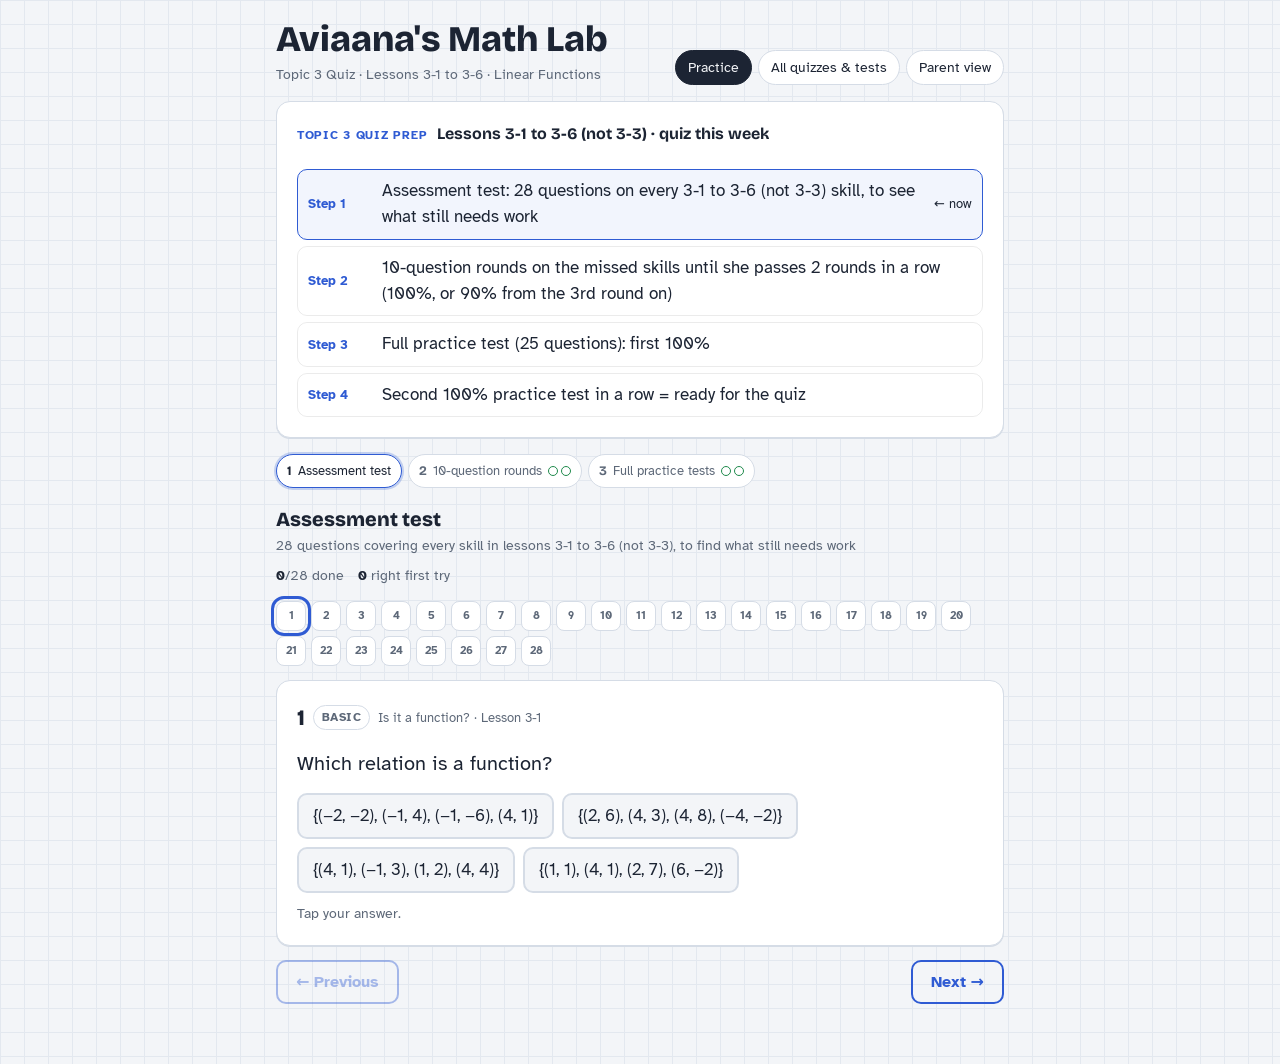
==== index.html @ aacd757c "Aviaana's Math Lab: Topic 3 quiz prep (3-1, 3-2, 3-4, 3-5, 3-6) Assessment test, 10-question strengt" ====
<!doctype html><html><head><meta charset=utf8><meta name=viewport content="width=device-width,initial-scale=1,viewport-fit=cover"><style>:root{color-scheme:light;box-sizing:border-box;padding-top:env(safe-area-inset-top,0px);padding-bottom:env(safe-area-inset-bottom,0px)}html{scroll-padding-top:env(safe-area-inset-top,0px)}body{margin:0;padding:0;font:14px -apple-system,BlinkMacSystemFont,sans-serif;background:#fff;color:#000}img{max-width:100%}[hidden]:not([hidden=until-found i]){display:none!important}</style></head><body>
<title>Aviaana's Math Lab</title>
<meta name="claude:viewport-fit-sides" content="cover">
<link rel="preconnect" href="https://fonts.googleapis.com">
<link rel="stylesheet" href="https://fonts.googleapis.com/css2?family=Atkinson+Hyperlegible:ital,wght@0,400;0,700;1,400&family=Bricolage+Grotesque:opsz,wght@12..96,600;12..96,800&display=swap">
<style>
.prephead{display:flex;gap:10px;align-items:baseline;flex-wrap:wrap;margin-bottom:8px}.prephead .tname{font-weight:700;font-size:16px}.plan{margin:0;padding:0;list-style:none;display:flex;flex-direction:column;gap:6px}.plan li{display:grid;grid-template-columns:64px 1fr auto;gap:10px;align-items:center;padding:8px 10px;border-radius:10px;border:1px solid rgba(0,0,0,.08)}.plan li.now{border-color:#2f5bd3;background:rgba(47,91,211,.06)}.plan li.done{opacity:.7}.plan li.done .pact{color:#1f7a3a;font-weight:600}.pday{font-weight:700;font-size:13px;color:#2f5bd3}.pact{font-size:13px;white-space:nowrap}
.frac{display:inline-flex;flex-direction:column;vertical-align:middle;text-align:center;line-height:1.15;margin:0 4px;font-size:1.05em}.frac>span:first-child{border-bottom:1.5px solid currentColor;padding:0 4px}
/* Layout: one question card at a time on a faint graph-paper ground; a dot strip tracks progress; guided steps unfold under the card. */
:root{
  --bg:#f3f5f8; --grid:#e3e8ef; --card:#ffffff; --fg:#1c2433; --muted:#5d6878;
  --line:#d5dce6; --accent:#2f5bd3; --accent-ink:#ffffff; --step:#fff7e6; --step-line:#f0c46a;
  --good:#1f8a4c; --good-bg:#e5f5ec; --warn:#b35c00; --warn-bg:#fff1e0; --bad:#c23a3a; --bad-bg:#fdeaea;
  --font-display:"Bricolage Grotesque", "Segoe UI", system-ui, sans-serif;
  --font-body:"Atkinson Hyperlegible", "Segoe UI", system-ui, sans-serif;
}
@media (prefers-color-scheme: dark){:root:not([data-theme="light"]){
  --bg:#121722; --grid:#1b2230; --card:#1a2130; --fg:#e8edf5; --muted:#9aa6b8;
  --line:#2c3547; --accent:#7ea2ff; --accent-ink:#0d1320; --step:#2a2416; --step-line:#8a6a2a;
  --good:#5fd394; --good-bg:#16301f; --warn:#ffb25e; --warn-bg:#33240f; --bad:#ff8a8a; --bad-bg:#3a1a1a; color-scheme:dark}}
:root[data-theme="dark"]{
  --bg:#121722; --grid:#1b2230; --card:#1a2130; --fg:#e8edf5; --muted:#9aa6b8;
  --line:#2c3547; --accent:#7ea2ff; --accent-ink:#0d1320; --step:#2a2416; --step-line:#8a6a2a;
  --good:#5fd394; --good-bg:#16301f; --warn:#ffb25e; --warn-bg:#33240f; --bad:#ff8a8a; --bad-bg:#3a1a1a; color-scheme:dark}
*{box-sizing:border-box}
[hidden]{display:none!important}
body{background:var(--bg);color:var(--fg);font-family:var(--font-body);font-size:17px;line-height:1.55;
  background-image:linear-gradient(var(--grid) 1px,transparent 1px),linear-gradient(90deg,var(--grid) 1px,transparent 1px);background-size:24px 24px}
.wrap{max-width:760px;margin:0 auto;padding-block:20px 60px;padding-left:max(16px,env(safe-area-inset-left,0px));padding-right:max(16px,env(safe-area-inset-right,0px));display:flex;flex-direction:column;gap:16px}
header{display:flex;flex-wrap:wrap;align-items:flex-end;justify-content:space-between;gap:8px 16px}
h1{font-family:var(--font-display);font-weight:800;font-size:clamp(26px,5vw,36px);line-height:1.1;margin:0;text-wrap:balance}
.sub{color:var(--muted);font-size:14px;margin:4px 0 0}
.tabs{display:flex;gap:6px}
.tab{font:inherit;font-size:14px;border:1px solid var(--line);background:var(--card);color:var(--fg);padding:6px 12px;border-radius:999px;cursor:pointer}
.tab[aria-pressed="true"]{background:var(--fg);color:var(--bg);border-color:var(--fg)}
.score{display:flex;flex-wrap:wrap;gap:6px 14px;font-size:14px;color:var(--muted);font-variant-numeric:tabular-nums}
.score b{color:var(--fg)}
.dots{display:flex;flex-wrap:wrap;gap:5px}
.dot{width:30px;height:30px;border-radius:8px;border:1px solid var(--line);background:var(--card);color:var(--muted);font:700 11px var(--font-body);cursor:pointer;display:grid;place-items:center;padding:0}
.dot.first{background:var(--good);border-color:var(--good);color:var(--card)}
.dot.guided{background:var(--warn-bg);border-color:var(--warn);color:var(--warn)}
.dot.working{background:var(--bad-bg);border-color:var(--bad);color:var(--bad)}
.dot.cur{outline:3px solid var(--accent);outline-offset:2px}
.card{background:var(--card);border:1px solid var(--line);border-radius:14px;padding:20px;display:flex;flex-direction:column;gap:14px;box-shadow:0 1px 0 var(--line)}
.meta{display:flex;flex-wrap:wrap;gap:8px;align-items:center;font-size:13px;color:var(--muted)}
.pill{font-size:12px;font-weight:700;letter-spacing:.04em;text-transform:uppercase;padding:2px 8px;border-radius:999px;border:1px solid var(--line)}
.pill.Challenge{border-color:var(--accent);color:var(--accent)}
.pill.Word{border-color:var(--warn);color:var(--warn)}
.pill.Re-test{border-color:var(--bad);color:var(--bad)}
.qnum{font-family:var(--font-display);font-weight:800;font-size:22px;color:var(--fg)}
.q{font-size:20px;line-height:1.5;margin:0}
sup{font-size:.68em;line-height:0}
.answer{display:flex;flex-wrap:wrap;align-items:center;gap:10px}
input.in{font:inherit;font-size:20px;padding:8px 10px;border:2px solid var(--line);border-radius:10px;background:var(--bg);color:var(--fg);width:180px;max-width:100%}
input.in:focus{outline:none;border-color:var(--accent)}
input.sm{width:90px}
input.xs{width:64px;font-size:15px;padding:4px 6px;vertical-align:super}
.mathin{display:inline-flex;align-items:flex-start;gap:4px;font-size:20px}
.mathin .x{align-self:center}
.btn{font:700 16px var(--font-body);background:var(--accent);color:var(--accent-ink);border:0;border-radius:10px;padding:10px 18px;cursor:pointer}
.btn.ghost{background:transparent;color:var(--accent);border:2px solid var(--accent)}
.btn:focus-visible,.dot:focus-visible,.tab:focus-visible,.opt:focus-visible{outline:3px solid var(--accent);outline-offset:2px}
.opts{display:flex;flex-wrap:wrap;gap:8px}
.opt{font:inherit;font-size:17px;text-align:left;border:2px solid var(--line);background:var(--bg);color:var(--fg);border-radius:10px;padding:8px 14px;cursor:pointer}
.opt:hover{border-color:var(--accent)}
.opt.used{opacity:.45;text-decoration:line-through;cursor:default;border-style:dashed}
.typed{display:inline-flex;flex-wrap:wrap;gap:6px;align-items:center}
.kpad{display:inline-flex;gap:4px}
.kb{font:700 16px var(--font-body);min-width:44px;height:44px;border:2px solid var(--line);background:var(--card);color:var(--fg);border-radius:10px;cursor:pointer}
.kb[aria-pressed="true"]{background:var(--accent);color:var(--accent-ink);border-color:var(--accent)}
input.in.supmode{border-color:var(--accent);box-shadow:0 0 0 3px color-mix(in srgb,var(--accent) 25%,transparent)}
.howto{margin:-4px 0 0;font-size:14px;color:var(--muted)}
.fb{border-radius:10px;padding:10px 14px;font-size:16px}
.fb.ok{background:var(--good-bg);color:var(--good)}
.fb.no{background:var(--bad-bg);color:var(--bad)}
.fb.tip{background:var(--warn-bg);color:var(--warn)}
.fb b{color:inherit}
.guide{border-top:2px dashed var(--line);padding-top:14px;display:flex;flex-direction:column;gap:12px}
.guide h3{font-family:var(--font-display);font-size:18px;margin:0}
.step{background:var(--step);border:1px solid var(--step-line);border-radius:12px;padding:14px;display:flex;flex-direction:column;gap:10px}
.step.done{opacity:.85}
.step .lab{font-size:12px;font-weight:700;letter-spacing:.06em;text-transform:uppercase;color:var(--muted)}
.step p{margin:0}
.teach{font-size:16px}
.ask{font-size:18px;font-weight:700}
.why{font-size:15px;color:var(--good)}
.nav{display:flex;justify-content:space-between;gap:10px;flex-wrap:wrap}
.parent table{width:100%;border-collapse:collapse;font-size:15px;font-variant-numeric:tabular-nums}
.parent th,.parent td{text-align:left;padding:8px 6px;border-bottom:1px solid var(--line);vertical-align:top}
.parent th{font-size:12px;letter-spacing:.05em;text-transform:uppercase;color:var(--muted)}
.tbl{overflow-x:auto}
.st{font-weight:700}
.st.first{color:var(--good)} .st.guided{color:var(--warn)} .st.working{color:var(--bad)} .st.new{color:var(--muted)}
.note{font-size:13px;color:var(--muted)}
@media (prefers-reduced-motion:no-preference){.step:last-child{animation:rise .25s ease-out}@keyframes rise{from{transform:translateY(6px)}to{transform:none}}}

.stages{display:flex;flex-wrap:wrap;gap:6px}
.stage{font-size:13px;padding:6px 10px;border:1px solid var(--line);border-radius:999px;background:var(--card);color:var(--muted);display:inline-flex;align-items:center;gap:6px}
.stage b{font-family:var(--font-display)}
.stage.now{border-color:var(--accent);color:var(--fg);box-shadow:0 0 0 2px color-mix(in srgb,var(--accent) 25%,transparent)}
.stage.done{color:var(--good);border-color:var(--good)}
.streak{display:inline-flex;gap:3px}.sdot{width:10px;height:10px;border-radius:50%;border:1.5px solid var(--good)}.sdot.on{background:var(--good)}
.rhead{display:flex;flex-wrap:wrap;justify-content:space-between;align-items:flex-end;gap:8px 16px}
.rtitle{font-family:var(--font-display);font-weight:800;font-size:20px;margin:0}
.rsub{font-size:14px;color:var(--muted)}
.rnums{display:flex;flex-wrap:wrap;gap:4px 14px;font-size:14px;color:var(--muted);font-variant-numeric:tabular-nums}.rnums b{color:var(--fg)}
.timer{font-weight:700;color:var(--fg)}.timer.over{color:var(--bad)}
.dot.sum{width:auto;padding:0 10px}
.opt.plan{font-size:16px}
.decided{margin:0;font-weight:700;color:var(--good)}
.whylab{font-weight:700;color:var(--fg)}
.sumtop{display:flex;gap:16px;align-items:center;flex-wrap:wrap}
.big{font-family:var(--font-display);font-weight:800;font-size:48px;line-height:1;font-variant-numeric:tabular-nums}.big span{font-size:24px;color:var(--muted)}
.actions{display:flex;flex-wrap:wrap;gap:10px}
.linkbtn{font:inherit;background:none;border:0;color:var(--accent);text-decoration:underline;cursor:pointer;padding:0}
.btn:disabled{opacity:.4;cursor:default}
.fb.mastered{font-size:18px}
.card table{width:100%;border-collapse:collapse;font-size:15px;font-variant-numeric:tabular-nums}
.card th,.card td{text-align:left;padding:7px 6px;border-bottom:1px solid var(--line);vertical-align:top}
.card th{font-size:12px;letter-spacing:.05em;text-transform:uppercase;color:var(--muted)}
.col{display:flex;flex-direction:column;gap:14px}

.topic{border-top:1px solid var(--line);padding-top:14px;display:flex;flex-direction:column;gap:8px}
.thead{display:flex;flex-wrap:wrap;gap:6px 10px;align-items:baseline}
.tnum{font-size:12px;font-weight:700;letter-spacing:.06em;text-transform:uppercase;color:var(--accent)}
.tname{font-family:var(--font-display);font-weight:800;font-size:18px}
details summary{cursor:pointer;color:var(--muted);font-size:14px}
.lessons{margin:6px 0 0;padding-left:18px;font-size:14px;display:grid;gap:2px}
.arow{display:grid;grid-template-columns:repeat(auto-fill,minmax(150px,1fr));gap:8px}
.acard{font:inherit;text-align:left;display:flex;flex-direction:column;gap:2px;padding:10px 12px;border:1.5px solid var(--line);border-radius:12px;background:var(--bg);color:var(--fg);cursor:pointer;min-width:0}
.acard:hover{border-color:var(--accent)}.acard.cur{border-color:var(--accent);box-shadow:0 0 0 2px color-mix(in srgb,var(--accent) 25%,transparent)}
.aname{font-weight:700}.ales{font-size:13px;color:var(--muted)}.acard .st{font-size:13px}
select.in{width:auto;max-width:100%;font-size:16px}
</style>

<style>
.opt svg{display:block;max-width:150px;height:auto;margin:0}
.opts .opt:has(svg){padding:6px}
.q table{font-size:17px}
.q svg{max-width:100%}
.q sub,.opt sub{font-size:.7em}
</style>
<div class="wrap">
  <header>
    <div>
      <h1>Aviaana's Math Lab</h1>
      <p class="sub" id="weekTitle"></p>
    </div>
    <div class="tabs">
      <button class="tab" id="tabPractice" aria-pressed="true">Practice</button>
      <button class="tab" id="tabCourse" aria-pressed="false">All quizzes &amp; tests</button>
      <button class="tab" id="tabParent" aria-pressed="false">Parent view</button>
    </div>
  </header>
  <div class="card prep" id="prep" hidden></div>
  <div class="stages" id="stages"></div>
  <div id="practice" class="col">
    <div class="rhead" id="rhead"></div>
    <div class="dots" id="dots"></div>
    <div class="card" id="card"></div>
    <div class="nav" id="nav">
      <button class="btn ghost" id="prev">← Previous</button>
      <button class="btn ghost" id="next">Next →</button>
    </div>
  </div>
  <div id="course" class="card" hidden></div>
  <div id="parent" class="card parent" hidden></div>
</div>

<script>
function rng(seed){let a=seed>>>0;return()=>{a|=0;a=a+0x6D2B79F5|0;let t=Math.imul(a^a>>>15,1|a);t=t+Math.imul(t^t>>>7,61|t)^t;return((t^t>>>14)>>>0)/4294967296}}
function hash(s){let h=2166136261;for(const c of String(s)){h^=c.charCodeAt(0);h=Math.imul(h,16777619)}return h>>>0}
const pick=(r,a)=>a[Math.floor(r()*a.length)];
const int=(r,lo,hi)=>lo+Math.floor(r()*(hi-lo+1));
function shuffle(r,a){a=a.slice();for(let i=a.length-1;i>0;i--){const j=Math.floor(r()*(i+1));[a[i],a[j]]=[a[j],a[i]]}return a}
const RD=x=>Math.round(x*1e9)/1e9;
function fmt(x){x=RD(x);const ax=Math.abs(x);let s=Number.isInteger(ax)&&ax>=1000?ax.toLocaleString("en-US"):String(ax);if(/e/i.test(s))s=ax.toFixed(14).replace(/0+$/,"");return(x<0?"−":"")+s}
const fE=e=>typeof e==="number"?(e<0?"−"+(-e):String(e)):e;
const fP=n=>n<0?`(${fmt(n)})`:fmt(n);
const pw=(b,e)=>`${typeof b==="number"?fmt(b):b}<sup>${fE(e)}</sup>`;
const sn=(c,e)=>`${fmt(c)} × 10<sup>${fE(e)}</sup>`;
const plain=h=>String(h).replace(/<sup>/g,"^").replace(/<[^>]+>/g,"").replace(/\s+/g," ").trim();
const gcd=(a,b)=>b?gcd(b,a%b):Math.abs(a);
function mc(r,good,bad){const seen=new Set([plain(good)]);const items=[[good,null]];
  for(const [t,w] of bad){const k=plain(t);if(seen.has(k))continue;seen.add(k);items.push([t,w]);if(items.length===4)break}
  const sh=shuffle(r,items);return{opts:sh.map(x=>x[0]),ww:sh.map(x=>x[1]),ans:sh.findIndex(x=>x[1]===null)}}
function stp(r,o){const m=mc(r,o.good,o.bad);return{p:o.p,po:m.opts,pw:m.ww,pa:m.ans,t:o.t||"",a:o.a||null,kind:o.kind||"num",ans:o.ans,opts:o.opts,h:o.h||"Check your arithmetic, especially the signs.",tol:o.tol}}
function item(skill,lvl,q,good,bad,steps,r){const m=mc(r,good,bad);return{skill,lvl,q,opts:m.opts,ww:m.ww,ans:m.ans,steps}}
const ord=n=>n+(n%10===1&&n!==11?"st":n%10===2&&n!==12?"nd":n%10===3&&n!==13?"rd":"th");
function bigDigits(ds,e){return Number(ds.padEnd(e+1,"0")).toLocaleString("en-US")}
function smallDigits(ds,e){return "0."+"0".repeat(-e-1)+ds}
const cDigits=c=>String(c).replace(".","").replace(/^0+/,"");

// ===== Aviaana · enVision Algebra 1 · Topic 3 Linear Functions (3-1, 3-2, 3-4, 3-5, 3-6) =====
// ----- number + text helpers -----
function frc(n,d=1){if(d<0){n=-n;d=-d}const g=gcd(n,d)||1;return[n/g,d/g]}
function fs(n,d=1){[n,d]=frc(n,d);return(n<0?"−":"")+(d===1?Math.abs(n):Math.abs(n)+"/"+d)}
const fv=(m)=>m[0]/m[1];
// coefficient on x: m = [n,d]
function cx(m,v="x"){const [n,d]=frc(m[0],m[1]);if(n===0)return"";if(d===1)return n===1?v:n===-1?"−"+v:fmt(n)+v;return(n<0?"−":"")+`(${Math.abs(n)}/${d})${v}`}
// "f(x) = 2x − 3" style. m,b are [n,d] or numbers
const R2=v=>Array.isArray(v)?v:[v,1];
function lin(m,b,lhs="y",v="x"){m=R2(m);b=R2(b);const [bn,bd]=frc(b[0],b[1]);let s=lhs+" = ";const t=cx(m,v);
  if(t){s+=t;if(bn!==0)s+=(bn>0?" + ":" − ")+fs(Math.abs(bn),bd)}else s+=fs(bn,bd);return s}
// decimal version: y = 3.2x + 14
function linD(m,b,lhs="y",v="x"){let s=lhs+" = ";s+=(m===1?"":m===-1?"−":fmt(m))+v;if(b!==0)s+=(b>0?" + ":" − ")+fmt(Math.abs(b));return s}
const P=(x,y)=>`(${fmt(x)}, ${fmt(y)})`;
const setS=a=>`{${a.join(", ")}}`;
const pairsS=ps=>`{${ps.map(p=>P(p[0],p[1])).join(", ")}}`;
const sub=s=>`<sub>${s}</sub>`;
const an=k=>`a${sub(k)}`;
// explicit formula text: a_n = a1 + d(n − 1)
const expl=(a1,d)=>`${an("n")} = ${fmt(a1)} ${d<0?"−":"+"} ${fmt(Math.abs(d))}(n − 1)`;
const recu=(a1,d)=>`${an(1)} = ${fmt(a1)}; ${an("n")} = ${an("n−1")} ${d<0?"−":"+"} ${fmt(Math.abs(d))}`;
const seqS=(a1,d,k=4)=>Array.from({length:k},(_,i)=>fmt(RD(a1+i*d))).join(", ")+", …";
const nz=(r,a,b)=>{let v;do{v=int(r,a,b)}while(v===0);return v};
const sgn=r=>r()<0.5?-1:1;
const $$=x=>"$"+(Number.isInteger(RD(x))?fmt(x):RD(x).toFixed(2));

// ----- SVG helpers (currentColor so they follow the page theme) -----
const SVGS=(w,h,label)=>`<svg viewBox="0 0 ${w} ${h}" width="${w}" style="max-width:100%;display:block;margin:6px auto" role="img" aria-label="${label}">`;
function clip(m,b,R){const pts=[];for(const x of [-R,R]){const y=m*x+b;if(y>=-R-1e-9&&y<=R+1e-9)pts.push([x,y])}
  if(m!==0)for(const y of [-R,R]){const x=(y-b)/m;if(x>=-R-1e-9&&x<=R+1e-9)pts.push([x,y])}
  pts.sort((p,q)=>p[0]-q[0]||p[1]-q[1]);return pts.length>=2?[pts[0],pts[pts.length-1]]:null}
// coordinate plane −R..R. items: {pts}, {line:[m,b]}, {vline:x}, {seg:[[x1,y1],[x2,y2]],open:[bool,bool]}, {path:[[x,y],...]}
function plane(items,o={}){const R=o.R||6,w=o.w||230,S=w/(2*R+1.4),C=w/2,X=x=>RD(C+x*S),Y=y=>RD(C-y*S);
  let s=SVGS(w,w,o.label||"graph on a coordinate plane")+`<g stroke="currentColor" stroke-width="1" opacity=".16">`;
  for(let i=-R;i<=R;i++)s+=`<path d="M${X(i)} ${Y(-R)}V${Y(R)}M${X(-R)} ${Y(i)}H${X(R)}"/>`;
  s+=`</g><g stroke="currentColor" stroke-width="1.4" opacity=".75"><path d="M${X(-R-.5)} ${Y(0)}H${X(R+.5)}M${X(0)} ${Y(-R-.5)}V${Y(R+.5)}"/></g>`;
  s+=`<g fill="currentColor" font-size="${o.fs||9}" opacity=".8">`;for(const t of (o.ticks||[-4,-2,2,4]))s+=`<text x="${X(t)}" y="${Y(0)+11}" text-anchor="middle">${fmt(t)}</text><text x="${X(0)-4}" y="${Y(t)+3}" text-anchor="end">${fmt(t)}</text>`;
  s+=`<text x="${X(R+.15)}" y="${Y(0)-5}" font-style="italic" text-anchor="middle">x</text><text x="${X(0)+4}" y="${Y(R+.3)}" font-style="italic">y</text></g>`;
  for(const it of items){
    if(it.line){const c=clip(it.line[0],it.line[1],R);if(c)s+=`<path d="M${X(c[0][0])} ${Y(c[0][1])}L${X(c[1][0])} ${Y(c[1][1])}" stroke="currentColor" stroke-width="2.4"/>`}
    if(it.vline!=null)s+=`<path d="M${X(it.vline)} ${Y(-R)}V${Y(R)}" stroke="currentColor" stroke-width="2.4"/>`;
    if(it.path)s+=`<path d="M${it.path.map(p=>X(p[0])+" "+Y(p[1])).join("L")}" stroke="currentColor" stroke-width="2.4" fill="none" stroke-linejoin="round"/>`;
    if(it.seg){const [[a,b],[c,d]]=it.seg,op=it.open||[0,0];s+=`<path d="M${X(a)} ${Y(b)}L${X(c)} ${Y(d)}" stroke="currentColor" stroke-width="2.4"/>`;
      [[a,b,op[0]],[c,d,op[1]]].forEach(([x,y,o2])=>s+=`<circle cx="${X(x)}" cy="${Y(y)}" r="4" stroke="currentColor" stroke-width="2" fill="${o2?"var(--card,#fff)":"currentColor"}"/>`)}
    if(it.pts)for(const [x,y] of it.pts)s+=`<circle cx="${X(x)}" cy="${Y(y)}" r="4" fill="currentColor"/>`;
    if(it.lab)for(const [x,y,t] of it.lab)s+=`<text x="${X(x)+6}" y="${Y(y)-6}" font-size="10" fill="currentColor">${t}</text>`;
  }
  return s+`</svg>`}
function niceStep(max){for(const s of [1,2,5,10,20,25,50,100,200,250,500,1000])if(max/s<=6)return s;return 2000}
// first-quadrant scatter plot. o: {xmax,ymax,xl,yl,line:[m,b],mark:[[x,y]],w,h,dots}
function scat(pts,o){const w=o.w||290,h=o.h||220,L=40,B=h-34,T=12,Rr=w-12,xs=niceStep(o.xmax),ys=niceStep(o.ymax),xm=Math.ceil(o.xmax/xs)*xs,ym=Math.ceil(o.ymax/ys)*ys;
  const X=x=>RD(L+x/xm*(Rr-L)),Y=y=>RD(B-y/ym*(B-T));
  let s=SVGS(w,h,o.label||"scatter plot")+`<g stroke="currentColor" opacity=".15">`;
  for(let x=xs;x<=xm;x+=xs)s+=`<path d="M${X(x)} ${T}V${B}"/>`;for(let y=ys;y<=ym;y+=ys)s+=`<path d="M${L} ${Y(y)}H${Rr}"/>`;
  s+=`</g><path d="M${L} ${T}V${B}H${Rr}" stroke="currentColor" stroke-width="1.4" fill="none" opacity=".8"/><g fill="currentColor" font-size="10" opacity=".85">`;
  for(let x=0;x<=xm;x+=xs)s+=`<text x="${X(x)}" y="${B+13}" text-anchor="middle">${fmt(x)}</text>`;for(let y=0;y<=ym;y+=ys)s+=`<text x="${L-5}" y="${Y(y)+3}" text-anchor="end">${fmt(y)}</text>`;
  s+=`<text x="${(L+Rr)/2}" y="${h-4}" text-anchor="middle" font-size="11">${o.xl||"x"}</text><text x="11" y="${(T+B)/2}" text-anchor="middle" font-size="11" transform="rotate(-90 11 ${(T+B)/2})">${o.yl||"y"}</text></g>`;
  if(o.line){const [m,b]=o.line;let x1=0,y1=b,x2=xm,y2=m*xm+b;if(y1<0){x1=-b/m;y1=0}if(y1>ym){x1=(ym-b)/m;y1=ym}if(y2>ym){x2=(ym-b)/m;y2=ym}if(y2<0){x2=-b/m;y2=0}
    s+=`<path d="M${X(x1)} ${Y(y1)}L${X(x2)} ${Y(y2)}" stroke="currentColor" stroke-width="2" stroke-dasharray="6 4"/>`}
  for(const [x,y] of pts)s+=`<circle cx="${X(x)}" cy="${Y(y)}" r="${o.r||3.6}" fill="currentColor" opacity=".85"/>`;
  if(o.mark)for(const [x,y] of o.mark)s+=`<circle cx="${X(x)}" cy="${Y(y)}" r="6" fill="none" stroke="currentColor" stroke-width="2"/><text x="${X(x)+8}" y="${Y(y)-8}" font-size="10" fill="currentColor">${P(x,y)}</text>`;
  return s+`</svg>`}
// residual plot: pts [[x,e]]
function rplot(pts,o={}){const w=o.w||230,h=o.h||150,L=26,Rr=w-8,T=10,B=h-22,xm=o.xmax||10,E=o.E||Math.max(1,...pts.map(p=>Math.abs(p[1])))*1.2,X=x=>RD(L+x/xm*(Rr-L)),Y=e=>RD((T+B)/2-e/E*(B-T)/2);
  let s=SVGS(w,h,"residual plot")+`<path d="M${L} ${T}V${B}" stroke="currentColor" opacity=".8" fill="none"/><path d="M${L} ${Y(0)}H${Rr}" stroke="currentColor" stroke-dasharray="5 4" opacity=".8"/>`;
  s+=`<g fill="currentColor" font-size="9" opacity=".85"><text x="${L-4}" y="${Y(0)+3}" text-anchor="end">0</text><text x="${(L+Rr)/2}" y="${h-5}" text-anchor="middle">x</text><text x="${L-4}" y="${T+8}" text-anchor="end">+</text><text x="${L-4}" y="${B}" text-anchor="end">−</text></g>`;
  for(const [x,e] of pts)s+=`<circle cx="${X(x)}" cy="${Y(e)}" r="3.4" fill="currentColor"/>`;return s+`</svg>`}
// mapping diagram
function mapping(pairs){const dom=[...new Set(pairs.map(p=>p[0]))].sort((a,b)=>a-b),ran=[...new Set(pairs.map(p=>p[1]))].sort((a,b)=>a-b);const n=Math.max(dom.length,ran.length),h=40+n*30,w=240;
  const Yd=i=>RD(32+(i+.5)*(h-44)/dom.length),Yr=i=>RD(32+(i+.5)*(h-44)/ran.length);
  let s=SVGS(w,h,"mapping diagram")+`<g fill="none" stroke="currentColor" stroke-width="1.4"><ellipse cx="50" cy="${(h+20)/2}" rx="32" ry="${(h-30)/2}"/><ellipse cx="190" cy="${(h+20)/2}" rx="32" ry="${(h-30)/2}"/></g>`;
  s+=`<g fill="currentColor" font-size="12" text-anchor="middle"><text x="50" y="14">Input (x)</text><text x="190" y="14">Output (y)</text>`;
  dom.forEach((v,i)=>s+=`<text x="50" y="${Yd(i)+4}">${fmt(v)}</text>`);ran.forEach((v,i)=>s+=`<text x="190" y="${Yr(i)+4}">${fmt(v)}</text>`);s+=`</g><defs><marker id="ah" viewBox="0 0 10 10" refX="9" refY="5" markerWidth="7" markerHeight="7" orient="auto"><path d="M0 0L10 5L0 10z" fill="currentColor"/></marker></defs>`;
  for(const [x,y] of pairs)s+=`<path d="M66 ${Yd(dom.indexOf(x))}L172 ${Yr(ran.indexOf(y))}" stroke="currentColor" stroke-width="1.3" marker-end="url(#ah)"/>`;return s+`</svg>`}
function tbl(xl,yl,xs,ys){const c='style="border:1px solid currentColor;padding:3px 10px;text-align:center"';const cell=v=>`<td ${c}>${v==null?"?":typeof v==="number"?fmt(v):v}</td>`;
  return `<table style="border-collapse:collapse;margin:8px 0"><tr><th ${c}>${xl}</th>${xs.map(cell).join("")}</tr><tr><th ${c}>${yl}</th>${ys.map(cell).join("")}</tr></table>`}
// correlation of points
function corr(pts){const n=pts.length,mx=pts.reduce((a,p)=>a+p[0],0)/n,my=pts.reduce((a,p)=>a+p[1],0)/n;let sxy=0,sxx=0,syy=0;for(const [x,y] of pts){sxy+=(x-mx)*(y-my);sxx+=(x-mx)**2;syy+=(y-my)**2}return sxy/Math.sqrt(sxx*syy||1)}
// scatter data with a target |r| band. kind: "pos","neg","none"; strength: "strong","weak"
function makeScatter(r,kind,strength){for(let t=0;t<400;t++){const n=int(r,12,16),pts=[];const slope=kind==="none"?0:(kind==="pos"?1:-1)*(3+r()*3),base=kind==="neg"?60+r()*20:10+r()*15;
    const noise=kind==="none"?14:strength==="strong"?3:11;
    for(let i=0;i<n;i++){const x=RD(Math.round((0.5+r()*9.5)*2)/2);const y=RD(Math.round(base+slope*x+(r()*2-1)*noise*1.6));pts.push([x,Math.max(1,y)])}
    const c=corr(pts),a=Math.abs(c);const ok=kind==="none"?a<0.18:strength==="strong"?a>0.92&&Math.sign(c)===(kind==="pos"?1:-1):a>0.45&&a<0.72&&Math.sign(c)===(kind==="pos"?1:-1);
    if(ok)return{pts,c}}return null}

const G={},SK={},LESSON={},LESSON_SKILLS={},VARS={};
Object.assign(SK,{
 a1_func:"Is it a function?",a1_domran:"Domain and range",a1_dc:"Discrete or continuous",
 a2_eval:"Function notation: evaluate and solve",a2_write:"Writing a linear function",a2_word:"Linear functions in context",
 a4_seq:"Arithmetic sequences: common difference",a4_explicit:"Explicit formulas",a4_recursive:"Recursive formulas",a4_word:"Arithmetic sequence word problems",
 a5_corr:"Scatter plots: type of correlation",a5_fit:"Lines of fit: write, predict, interpret",
 a6_resid:"Residuals",a6_rplot:"Residual plots: is the line a good fit?",a6_r:"Correlation coefficient r",a6_inter:"Interpolation, extrapolation, causation"});
Object.assign(LESSON,{a1_func:"3-1",a1_domran:"3-1",a1_dc:"3-1",a2_eval:"3-2",a2_write:"3-2",a2_word:"3-2",a4_seq:"3-4",a4_explicit:"3-4",a4_recursive:"3-4",a4_word:"3-4",a5_corr:"3-5",a5_fit:"3-5",a6_resid:"3-6",a6_rplot:"3-6",a6_r:"3-6",a6_inter:"3-6"});
Object.assign(LESSON_SKILLS,{"3-1":["a1_func","a1_domran","a1_dc"],"3-2":["a2_eval","a2_write","a2_word"],"3-4":["a4_seq","a4_explicit","a4_recursive","a4_word"],"3-5":["a5_corr","a5_fit"],"3-6":["a6_resid","a6_rplot","a6_r","a6_inter"]});
Object.assign(VARS,{a1_func:["pairs","graph","table","map","notpairs"],a1_domran:["pairs","range","graph","context"],a1_dc:["kind","graph"],
 a2_eval:["eval","solve","two"],a2_write:["points","table","graph"],a2_word:["model","use","interpret","domain"],
 a4_seq:["diff","isarith","next"],a4_explicit:["formula","term","which"],a4_recursive:["write","toexplicit","torecursive"],a4_word:["nth","two","when"],
 a5_corr:["plot","context","strength"],a5_fit:["eq","predict","interpret","when"],
 a6_resid:["one","sign","most"],a6_rplot:["pick","judge"],a6_r:["value","meaning","strongest"],a6_inter:["which","cause"]});

// shared step: what makes a function
const funcPlan=r=>stp(r,{p:"What makes a relation a function?",good:"Each input (x-value) has exactly one output (y-value)",
  bad:[["Each output (y-value) is used only once","Outputs are allowed to repeat. Two different x-values can share a y-value."],["The x-values are listed in order","Order doesn't matter. Only whether an x-value is paired with two different y-values."],["All the numbers are different","Repeated y-values are fine. Only a repeated x-value with different y-values breaks a function."]],
  t:"Look for an x-value that shows up twice with two different y-values. If there is one, it's not a function."});

// ---------- 3-1 ----------
function funcSet(r,isF){for(;;){const xs=shuffle(r,[-5,-4,-3,-2,-1,0,1,2,3,4,5,6]).slice(0,4);const pts=xs.map(x=>[x,int(r,-6,8)]);
  if(isF){pts[int(r,1,3)][1]=pts[0][1];if(new Set(pts.map(p=>p[1])).size<4)return{pts:shuffle(r,pts)}}
  else{const k=int(r,1,3);pts[k][0]=pts[0][0];if(pts[k][1]!==pts[0][1])return{pts:shuffle(r,pts),rep:pts[0][0]}}}}
G.a1_func=(r,o)=>{const v=o.v||pick(r,VARS.a1_func);
  if(v==="pairs"||v==="notpairs"){const not=v==="notpairs";
    const good=funcSet(r,!not),bads=[0,1,2].map(()=>funcSet(r,not));
    const why=s=>not?`This one is a function: every x-value has just one y-value${new Set(s.pts.map(p=>p[1])).size<4?" (a repeated y-value is fine)":""}.`:`x = ${fmt(s.rep)} is paired with two different y-values, so it's not a function.`;
    return item("a1_func",not?"Challenge":"Basic",`Which relation is ${not?"<b>not</b> ":""}a function?`,pairsS(good.pts),bads.map(s=>[pairsS(s.pts),why(s)]),
      [funcPlan(r),stp(r,{p:"How do we check a list of ordered pairs quickly?",good:"Look at the first number (x) in every pair and see if any x repeats",bad:[["Look at the second number (y) in every pair","Repeated y-values don't matter."],["Add up the x-values","The total doesn't tell us anything about functions."]],
        t:not?`In ${pairsS(good.pts)}, one x-value repeats.`:`In ${pairsS(bads[0].pts)}, one x-value repeats with different y-values.`,a:not?`Which x-value repeats in ${pairsS(good.pts)}?`:`Which x-value repeats in ${pairsS(bads[0].pts)}?`,ans:not?good.rep:bads[0].rep})],r)}
  if(v==="table"||v==="map"){const isF=r()<0.5;const s=funcSet(r,isF);const pts=s.pts.slice();if(!isF)pts.sort((a,b)=>a[0]-b[0]);
    const repY=(()=>{const c={};for(const p of pts)c[p[1]]=(c[p[1]]||0)+1;const k=Object.keys(c).find(k=>c[k]>1);return k==null?null:+k})();
    const fig=v==="table"?tbl("x","y",pts.map(p=>p[0]),pts.map(p=>p[1])):mapping(pts);
    const goodT=isF?"Yes. Each x-value has exactly one y-value":`No. x = ${fmt(s.rep)} has two different y-values`;
    const bad=isF?[[repY!=null?`No. y = ${fmt(repY)} appears twice`:`No. The y-values are not in order`,repY!=null?"A repeated y-value is allowed. Check the x-values instead.":"Order doesn't matter for a function."],[`No. Some x-values are negative`,"Negative inputs are fine."],["Yes. Each y-value has exactly one x-value","That's checking backwards. A function needs each x to have one y."]]
      :[["Yes. Each y-value has exactly one x-value","That's checking backwards. A function needs each x to have one y."],["Yes. Every x-value has a y-value",`True, but x = ${fmt(s.rep)} has two of them.`],["No. The y-values repeat","Look at the x-values: one input goes to two outputs."]];
    return item("a1_func","Basic",`Is the relation ${v==="table"?"in the table":"in the mapping diagram"} a function?${fig}`,goodT,bad,
      [funcPlan(r),stp(r,{p:v==="map"?"In a mapping diagram, what shows that it's not a function?":"In a table, what shows that it's not a function?",good:v==="map"?"One input has two arrows going out of it":"The same x-value appears twice with different y-values",bad:[[v==="map"?"Two arrows point to the same output":"The same y-value appears twice","Sharing an output is fine."],["The numbers are out of order","Order doesn't matter."]],
        a:"How many different y-values does each x have at most here?",ans:isF?1:2,t:isF?"Every x-value shows up only once.":`x = ${fmt(s.rep)} shows up twice.`})],r)}
  // graph: vertical line test
  const not=r()<0.4;const m=pick(r,[2,-2,1,-1,3,-3]),b=int(r,-3,3);
  const tg=(k,svg)=>svg+`<span hidden>graph: ${k}</span>`;
  const fs_=[{t:tg("line",plane([{line:[m,b]}],{w:150})),k:"line"},{t:tg("curve",plane([{path:[[-4,4],[-2,0],[0,-2+0],[2,0],[4,4]].map(p=>[p[0],p[1]])}],{w:150})),k:"curve"},
    {t:tg("dots",plane([{pts:[[-4,1],[-2,3],[0,-1],[1,2],[3,-3],[5,0]]}],{w:150})),k:"dots"},{t:tg("zig",plane([{path:[[-5,-4],[-3,2],[0,3],[3,-1],[5,4]]}],{w:150})),k:"zig"}];
  const circ=[];for(let i=0;i<=36;i++){const a=i/36*2*Math.PI;circ.push([RD(3.5*Math.cos(a)),RD(3.5*Math.sin(a))])}
  const sp=[];for(let y=-4;y<=4;y+=0.5)sp.push([RD(y*y/3-3),y]);
  const nf=[{t:tg("vline",plane([{vline:int(r,-4,4)}],{w:150})),k:"vline"},{t:tg("circle",plane([{path:circ}],{w:150})),k:"circle"},{t:tg("side",plane([{path:sp}],{w:150})),k:"side"},{t:tg("dotsrep",plane([{pts:[[-4,2],[-1,4],[-1,-2],[2,1],[4,-3]]}],{w:150})),k:"dotsrep"}];
  const W={vline:"A vertical line hits this graph at infinitely many points.",circle:"A vertical line through the middle hits the circle twice.",side:"A vertical line to the right of the turn hits this graph twice.",dotsrep:"Two dots are stacked at x = −1, so a vertical line hits both.",
    line:"Every vertical line hits this line only once, so it is a function.",curve:"Every vertical line hits this curve only once, so it is a function.",dots:"No two dots share an x-value, so it is a function.",zig:"Every vertical line hits this graph only once, so it is a function."};
  const goodG=not?pick(r,nf):pick(r,fs_),badG=shuffle(r,not?fs_:nf).slice(0,3);
  return item("a1_func",not?"Challenge":"Basic",`Which graph ${not?"is <b>not</b>":"shows"} a function?`,goodG.t,badG.map(g=>[g.t,W[g.k]]),
    [stp(r,{p:"What test do we use on a graph?",good:"The vertical line test",bad:[["The horizontal line test","Horizontal lines check outputs. A function is about each input (x) having one output."],["Check if the graph goes through the origin","Many functions don't pass through (0, 0)."]],t:"Imagine sliding a vertical line across the graph. If it ever touches the graph in two or more places, one x-value has two y-values."}),
     stp(r,{p:"A vertical line touches a graph at 2 points. What does that mean?",good:"One x-value has two y-values, so it is not a function",bad:[["It is a function with two outputs","A function can only have one output per input."],["It crosses the x-axis twice","The vertical line test isn't about the x-axis."]],
       t:not?"Find the graph where some vertical line hits it twice (or more).":"Find the graph that no vertical line can hit twice.",a:"At most how many points may any vertical line touch a function's graph?",ans:1})],r)};

G.a1_domran=(r,o)=>{const v=o.v||pick(r,VARS.a1_domran);
  if(v==="pairs"||v==="range"){const rng_=v==="range";let pts;do{pts=shuffle(r,[-4,-3,-2,-1,0,1,2,3,5,6]).slice(0,4).map(x=>[x,int(r,-5,9)])}while(new Set(pts.map(p=>p[1])).size<3);
    if(r()<0.6)pts[3][1]=pts[1][1];
    const D=[...new Set(pts.map(p=>p[0]))].sort((a,b)=>a-b).map(fmt),Rg=[...new Set(pts.map(p=>p[1]))].sort((a,b)=>a-b).map(fmt);
    const all=[...new Set(pts.flat())].sort((a,b)=>a-b).map(fmt);
    const good=setS(rng_?Rg:D),other=setS(rng_?D:Rg);
    const bad=[[other,rng_?"That's the domain (the x-values). The range is the y-values.":"That's the range (the y-values). The domain is the x-values."],[setS(all),"That mixes x- and y-values. Use only one coordinate."]];
    const lst=pts.map(p=>fmt(rng_?p[1]:p[0]));if(new Set(lst).size<lst.length)bad.push([setS(lst),"List each value only once in a set."]);
    bad.push([setS((rng_?D:Rg).map((x,i)=>x)).replace(/^\{/,"{0, "),"Only use the numbers that appear in the pairs."]);
    return item("a1_domran","Basic",`What is the ${rng_?"range":"domain"} of the relation ${pairsS(pts)}?`,good,bad,
      [stp(r,{p:`What is the ${rng_?"range":"domain"}?`,good:rng_?"The set of all outputs (y-values)":"The set of all inputs (x-values)",bad:[[rng_?"The set of all inputs (x-values)":"The set of all outputs (y-values)",rng_?"Inputs are the domain.":"Outputs are the range."],["Every number in the pairs","Use only one coordinate."]],t:`Take the ${rng_?"second":"first"} number of each pair, list each value once, from least to greatest.`,a:`How many different ${rng_?"y":"x"}-values are there?`,ans:(rng_?Rg:D).length})],r)}
  if(v==="graph"){let x1,x2,y1,y2;do{x1=int(r,-5,0);x2=int(r,1,5);y1=int(r,-5,5);y2=int(r,-5,5)}while(y1===y2||x2-x1<3);
    const open=r()<0.5?[0,0]:[0,1];const askR=r()<0.4;const lo=Math.min(y1,y2),hi=Math.max(y1,y2);
    const sym=o2=>o2?"<":"≤";
    let good,bad;
    if(!askR){good=`${fmt(x1)} ${sym(open[0])} x ${sym(open[1])} ${fmt(x2)}`;bad=[[`${fmt(lo)} ≤ x ≤ ${fmt(hi)}`,"Those are the y-values of the endpoints. The domain reads across the x-axis."],[`${fmt(x1)} ${sym(!open[0])} x ${sym(!open[1])} ${fmt(x2)}`,"A closed (filled) dot includes the endpoint (≤). An open dot does not (<)."],[`${fmt(lo)} ≤ y ≤ ${fmt(hi)}`,"That's the range, the y-values."]]}
    else{const yo=y1<y2?[open[0],open[1]]:[open[1],open[0]];good=`${fmt(lo)} ${sym(yo[0])} y ${sym(yo[1])} ${fmt(hi)}`;bad=[[`${fmt(x1)} ${sym(open[0])} x ${sym(open[1])} ${fmt(x2)}`,"That's the domain, the x-values. The range reads up the y-axis."],[`${fmt(lo)} ${sym(!yo[0])} y ${sym(!yo[1])} ${fmt(hi)}`,"A closed (filled) dot includes the endpoint (≤). An open dot does not (<)."],[`${fmt(Math.min(y1,y2)-1)} ≤ y ≤ ${fmt(hi)}`,"Read the lowest point of the graph exactly."]]}
    return item("a1_domran",open[1]?"Challenge":"Basic",`What is the ${askR?"range":"domain"} of the function graphed below?${plane([{seg:[[x1,y1],[x2,y2]],open}],{label:"line segment graph"})}`,good,bad,
      [stp(r,{p:`How do we read the ${askR?"range":"domain"} from a graph?`,good:askR?"Look at how low and how high the graph goes (y-values)":"Look at how far left and right the graph goes (x-values)",bad:[[askR?"Look at how far left and right it goes":"Look at how low and how high it goes",askR?"Left to right is the domain.":"Up and down is the range."],["Find where it crosses the axes","Intercepts don't give the whole set of values."]],
        a:askR?"What is the lowest y-value of the graph?":"What is the x-value of the left endpoint?",ans:askR?lo:x1}),
       stp(r,{p:"The dot at an end is open (hollow). What does that mean?",good:"That endpoint is not included, so use < instead of ≤",bad:[["That endpoint is included, so use ≤","A filled dot is included. A hollow dot is left out."],["The graph keeps going forever","An arrow means it keeps going. A dot means it stops."]],t:open[1]?"The right end of this graph has an open dot.":"Both dots here are filled, so both endpoints are included (≤)."})],r)}
  // context: reasonable domain
  if(r()<0.5){const c=pick(r,[["movie tickets",8,"t","c(t) = 8t","tickets"],["bracelets",6,"b","c(b) = 6b","bracelets"],["notebooks",3,"n","c(n) = 3n","notebooks"],["songs",2,"s","c(s) = 2s","songs"]]);
    const k=int(r,4,6),M=c[1]*k;const D=setS(Array.from({length:k+1},(_,i)=>i));
    return item("a1_domran","Word",`Each of the ${c[0]} costs $${c[1]}. Ava has $${M} to spend. The function ${c[3]} gives the cost of ${c[2]} ${c[4]}. What is a reasonable domain?`,D,
      [[`0 ≤ ${c[2]} ≤ ${k}`,`She can't buy part of one, so the domain is only whole numbers.`],[setS(Array.from({length:k+1},(_,i)=>i*c[1])),"Those are the costs. That's the range."],[`0 ≤ ${c[2]} ≤ ${M}`,`${M} is the most she can spend (an output), not how many she can buy.`],["All real numbers","She can't buy a negative number or a fraction of one."]],
      [stp(r,{p:`What can ${c[2]} (the number of ${c[4]}) be?`,good:"Only whole numbers, from 0 up to what she can afford",bad:[["Any number, including fractions","You can't buy half of one."],["Any amount from 0 to the money she has","That mixes up the money (output) with how many (input)."]],t:"Counting items makes a discrete domain: a list of whole numbers.",a:`How many can she buy with $${M}?`,ans:k})],r)}
  const c=pick(r,[["A pool is being filled at","gallons per minute","holds",g=>g,"t","minutes"],["A tank is filled with water at","liters per minute","holds",g=>g,"t","minutes"]]);
  const rate=pick(r,[10,12,15,20,25]),T=int(r,20,45),cap=rate*T;
  return item("a1_domran","Word",`${c[0]} ${rate} ${c[1]} and ${c[2]} ${cap} ${c[1].split(" ")[0]} when full. The function w(t) = ${rate}t gives the amount of water after t minutes, until it is full. What is a reasonable domain?`,`0 ≤ t ≤ ${T}`,
    [[`{0, 1, 2, …, ${T}}`,"Time keeps flowing between whole minutes, so the domain is continuous (an interval)."],[`0 ≤ t ≤ ${cap}`,`${cap} is the amount of water, the range. Find how many minutes it takes.`],["t ≥ 0","The filling stops when the pool is full."],[`0 ≤ w ≤ ${cap}`,"That's the range of w, not the domain."]],
    [stp(r,{p:"The domain is the possible values of which variable?",good:"t, the time in minutes",bad:[["w, the water","w is the output. Its values are the range."],[`${rate}, the rate`,"The rate is a constant, not a variable."]],t:"Time can be any value, including parts of a minute, from the start until it is full.",a:`How many minutes until it is full? ${cap} ÷ ${rate} = ?`,ans:T})],r)};

G.a1_dc=(r,o)=>{const v=o.v||pick(r,VARS.a1_dc);
  const C=[["the number of cars washed and the money earned",0],["the number of tickets sold and the total sales",0],["the number of students and the number of buses needed",0],["the number of pizzas ordered and the cost",0],
    ["the time a candle burns and its height",1],["the distance driven and the gas used",1],["the time since a bath started draining and the water left",1],["the weight of apples bought and their cost",1]];
  if(v==="graph"){const dots=r()<0.5;const m=pick(r,[1,2,-1]),b=dots?(m<0?5:0):int(r,-2,2);const pts=[];for(let x=0;x<=5;x++){const y=m*x+b;if(y>=-6&&y<=6)pts.push([x,y])}
    const fig=dots?plane([{pts}]):plane([{seg:[[0,b],[5,m*5+b]],open:[0,0]}]);
    const good=dots?"Discrete. The graph is separate points":"Continuous. The graph is an unbroken line segment";
    return item("a1_dc","Basic",`Is the function graphed below discrete or continuous?${fig}`,good,
      [[dots?"Continuous. The points line up":"Discrete. The graph has two endpoints",dots?"Points that line up are still separate, so it's discrete.":"Endpoints don't make it discrete. It's one unbroken piece."],[dots?"Continuous. It has a constant rate of change":"Discrete. It doesn't go on forever","The rate of change doesn't decide it. Look at whether the graph has gaps."],["Neither. It isn't a function","It passes the vertical line test, so it's a function."]],
      [stp(r,{p:"What is the difference between discrete and continuous?",good:"Discrete is separate points. Continuous is an unbroken line or curve",bad:[["Discrete is a straight line. Continuous is curved","Both kinds can be straight."],["Discrete goes up. Continuous goes down","Direction doesn't matter."]],a:"Does the graph have gaps between its points? (1 = yes, 0 = no)",ans:dots?1:0})],r)}
  const [txt,cont]=pick(r,C);
  return item("a1_dc","Word",`A function relates ${txt}. Is it discrete or continuous?`,cont?"Continuous. The input can be any value in an interval":"Discrete. The input can only be whole numbers",
    [[cont?"Discrete. The input can only be whole numbers":"Continuous. The input can be any value in an interval",cont?"Time, distance and weight can be measured in parts (like 2.5), so they're continuous.":"You can't have part of one, so the inputs are separate whole numbers."],[cont?"Discrete. It has a starting value":"Continuous. The money can be any amount","Look at the input (the first quantity), not the output."],["It is not a function","Each input gives one output, so it is a function."]],
    [stp(r,{p:"Which quantity is the input?",good:"The first one named: "+txt.split(" and ")[0],bad:[["The second one named: "+txt.split(" and ")[1],"The first quantity is what we choose. The second depends on it."],["Whichever number is bigger","Input and output depend on meaning, not size."]],t:"Ask: can the input be a fraction, like 2.5? If yes, it's continuous. If you can only count it, it's discrete."})],r)};

// ---------- 3-2 ----------
function pickMB(r,frac){const m=frac?pick(r,[[1,2],[-1,2],[3,2],[-3,2],[2,3],[-2,3],[3,4],[-3,4]]):[nz(r,-6,6),1];const b=[int(r,-9,9),1];return{m,b}}
G.a2_eval=(r,o)=>{const v=o.v||pick(r,VARS.a2_eval);const fn=pick(r,["f","g","h"]);
  if(v==="eval"){const frac=r()<0.35,{m,b}=pickMB(r,frac);const a=frac?m[1]*nz(r,-3,3):nz(r,-6,6);const mv=fv(m),ans=RD(mv*a+b[0]);
    const bad=[[fmt(RD(mv*-a+b[0])),`Plug in ${fmt(a)} carefully: ${fmt(a)} is ${a<0?"negative":"positive"}.`],[fmt(RD(mv*a-b[0])),`Keep the sign of ${fmt(b[0])}: it's added as ${fmt(b[0])}.`],[fmt(RD(mv+a+b[0])),"m times x means multiply, not add."],[fmt(RD((a-b[0])/mv)),`That solves ${fn}(x) = ${fmt(a)}. ${fn}(${fmt(a)}) means x = ${fmt(a)}.`]];
    return item("a2_eval","Basic",`${lin(m,b,fn+"(x)")}. What is ${fn}(${fmt(a)})?`,fmt(ans),bad,
      [stp(r,{p:`What does ${fn}(${fmt(a)}) mean?`,good:`Replace x with ${fmt(a)} and work out the output`,bad:[[`Multiply ${fn} by ${fmt(a)}`,`${fn}(x) is the name of the function, not ${fn} times x.`],[`Set the function equal to ${fmt(a)} and solve for x`,`That finds the input that gives ${fmt(a)}. Here ${fmt(a)} is the input.`]],a:`${cx(m).replace("x","")||"1"} × (${fmt(a)}) = ?`.replace(/^−\(/,"(−").replace(/^\(/,"(").replace(/^× /,"1 × "),ans:RD(mv*a)}),
       stp(r,{p:"Now finish it. What's left?",good:`Add ${fmt(b[0])} to that product`,bad:[["Divide by the slope","There's nothing to undo. We're just working out the output."],["Stop. The product is the answer",`Don't forget the ${fmt(b[0])}.`]],a:`${fmt(RD(mv*a))} + ${b[0]<0?"("+fmt(b[0])+")":fmt(b[0])} = ?`,ans})],r)}
  if(v==="solve"){const m=[nz(r,-6,6),1],b=[int(r,-9,9),1],x=nz(r,-7,7),k=m[0]*x+b[0];
    const bad=[[fmt(m[0]*k+b[0]),`That's ${fn}(${fmt(k)}). Here ${fmt(k)} is the output, so solve for x.`],[fmt(RD((k+b[0])/m[0])),`To undo + ${fmt(b[0])}, subtract it. Watch the sign.`],[fmt(RD(k/m[0]-b[0])),"Undo the adding first, then divide."],[fmt(-x),"Check the sign when you divide."]];
    return item("a2_eval","Basic",`${lin(m,b,fn+"(x)")}. For what value of x is ${fn}(x) = ${fmt(k)}?`,fmt(x),bad,
      [stp(r,{p:`${fn}(x) = ${fmt(k)} means…`,good:`The output is ${fmt(k)}. Set ${lin(m,b,"").slice(3)} equal to ${fmt(k)} and solve`,bad:[[`Replace x with ${fmt(k)}`,`That would find ${fn}(${fmt(k)}). Here ${fmt(k)} is the output.`],[`x is ${fmt(k)}`,`${fmt(k)} is the y-value, not x.`]],a:`Undo the ${fmt(b[0])}: ${fmt(m[0])}x = ${fmt(k)} − (${fmt(b[0])}) = ?`,ans:k-b[0]}),
       stp(r,{p:"Now get x by itself. How?",good:`Divide both sides by ${fmt(m[0])}`,bad:[[`Subtract ${fmt(m[0])} from both sides`,`${fmt(m[0])}x means ${fmt(m[0])} times x, so divide.`],[`Multiply both sides by ${fmt(m[0])}`,"Multiplying makes it worse. Undo times with divide."]],a:`x = ${fmt(k-b[0])} ÷ ${m[0]<0?"("+fmt(m[0])+")":fmt(m[0])} = ?`,ans:x})],r)}
  // two: f(a) − g(a) or f(a)+f(b)
  const f1={m:[nz(r,-5,5),1],b:[int(r,-8,8),1]},g1={m:[nz(r,-5,5),1],b:[int(r,-8,8),1]};const a=nz(r,-4,4);const fa=f1.m[0]*a+f1.b[0],ga=g1.m[0]*a+g1.b[0];const ans=fa-ga;
  return item("a2_eval","Challenge",`${lin(f1.m,f1.b,"f(x)")} and ${lin(g1.m,g1.b,"g(x)")}. What is f(${fmt(a)}) − g(${fmt(a)})?`,fmt(ans),
    [[fmt(fa+ga),"The minus sign means subtract g's output."],[fmt(fa-(g1.m[0]*a-g1.b[0])),"Find g's output first, then subtract the whole thing."],[fmt(fa),"Don't forget to find g(" + fmt(a) + ") too."],[fmt(ga-fa),"Order matters: f's output minus g's output."]],
    [stp(r,{p:"What's the plan?",good:`Find f(${fmt(a)}) and g(${fmt(a)}) separately, then subtract`,bad:[["Subtract the two rules first and guess","It's safer to find each output first."],["Multiply the outputs","The question says subtract."]],a:`f(${fmt(a)}) = ?`,ans:fa}),
     stp(r,{p:"Now g. Plug in the same input?",good:`Yes. Replace x with ${fmt(a)} in g`,bad:[["No. Use the output of f as the input","That would be g(f(x)), a different question."],["No. g uses x = 0","Both functions use the same input here."]],a:`g(${fmt(a)}) = ?`,ans:ga}),
     stp(r,{p:"Last step?",good:`f(${fmt(a)}) − g(${fmt(a)})`,bad:[[`g(${fmt(a)}) − f(${fmt(a)})`,"Keep the order from the question."],["Add them","The question says minus."]],a:`${fmt(fa)} − (${fmt(ga)}) = ?`,ans})],r)};

function slopeSteps(r,x1,y1,x2,y2,m,fn="f"){return[
  stp(r,{p:"First we need the rate of change (slope). How do we find it?",good:"Change in output ÷ change in input",bad:[["Change in input ÷ change in output","Output (y) goes on top: rise over run."],["Output ÷ input for one point","Slope compares two points."]],a:`(${fmt(y2)} − ${y1<0?"("+fmt(y1)+")":fmt(y1)}) ÷ (${fmt(x2)} − ${x1<0?"("+fmt(x1)+")":fmt(x1)}) = ?`,ans:fv(m),tol:1e-6}),
  stp(r,{p:"Now the y-intercept b. How do we find it?",good:`Put one point and the slope into y = mx + b and solve for b`,bad:[[`Use the first output, ${fmt(y1)}, as b`,`b is the output when x = 0, and this point has x = ${fmt(x1)}.`],["b is always the bigger output","b is where the line crosses the y-axis (x = 0)."]],a:`${fmt(y1)} = ${fs(m[0],m[1])}(${fmt(x1)}) + b, so b = ?`,ans:RD(y1-fv(m)*x1)})]}
G.a2_write=(r,o)=>{const v=o.v||pick(r,VARS.a2_write);
  if(v==="graph"){let m,b;do{m=pick(r,[[1,1],[2,1],[3,1],[-1,1],[-2,1],[-3,1],[1,2],[-1,2],[2,3],[-2,3],[3,2],[-3,2]]);b=int(r,-4,4)}while(b===0);
    const pts=[];for(let x=-6;x<=6;x++){const y=fv(m)*x+b;if(Number.isInteger(RD(y))&&Math.abs(y)<=5)pts.push([x,RD(y)])}
    const xi=RD(-b/fv(m));const bad=[[lin([-m[0],m[1]],b,"f(x)"),"The line goes "+(m[0]>0?"up":"down")+" from left to right, so the slope is "+(m[0]>0?"positive":"negative")+"."],[lin([m[1]*Math.sign(m[0]),Math.abs(m[0])],b,"f(x)"),"Slope is rise ÷ run, not run ÷ rise."],[lin(m,-b,"f(x)"),`The line crosses the y-axis at ${fmt(b)}.`]];
    if(Number.isInteger(xi)&&xi!==b)bad.push([lin(m,xi,"f(x)"),`${fmt(xi)} is where it crosses the x-axis. b is the y-intercept.`]);
    return item("a2_write","Basic",`Which function is graphed?${plane([{line:[fv(m),b]},{pts:pts.slice(0,3)}])}`,lin(m,b,"f(x)"),bad,
      [stp(r,{p:"Where do we read b, the y-intercept?",good:"Where the line crosses the y-axis",bad:[["Where the line crosses the x-axis","That's the x-intercept."],["The highest point shown","Lines keep going. b is at x = 0."]],a:"b = ?",ans:b}),
       stp(r,{p:"Is the slope positive or negative?",good:m[0]>0?"Positive: the line rises from left to right":"Negative: the line falls from left to right",bad:[[m[0]>0?"Negative: the line falls from left to right":"Positive: the line rises from left to right","Read it left to right, the way you read a book."],["Zero","A zero slope is a flat line."]],t:"Pick two points where the line crosses grid corners, then count rise and run.",a:"slope = rise ÷ run = ?",ans:fv(m)})],r)}
  let m,x1,y1,x2,y2;
  if(v==="table"){const step=pick(r,[1,2,2,3]);m=pick(r,[[nz(r,-5,5),1],[1,2],[-1,2],[3,2],[-3,2]]);if(m[1]===2&&step%2)m=[m[0]*2,2];
    const xs0=pick(r,[0,1,2,-2,-4,3]),b=int(r,-6,8);const xs=[0,1,2,3].map(i=>xs0+i*step),ys=xs.map(x=>RD(fv(m)*x+b));
    const dy=RD(fv(m)*step);const bad=[[lin(frc(Math.round(dy*2),2),b,"f(x)"),`The x-values go up by ${step}, so divide the change in y by ${step}.`],[lin(m,ys[0],"f(x)"),`${fmt(ys[0])} is the output when x = ${fmt(xs[0])}, not x = 0.`],[lin([-m[0],m[1]],b,"f(x)"),"Check the direction: do the outputs go up or down?"],[lin(m,-b,"f(x)"),"Work out b carefully, then check one table point."]];
    if(step===1)bad.shift();
    return item("a2_write",step>1||xs0!==0?"Challenge":"Basic",`Which linear function matches the table?${tbl("x","f(x)",xs,ys)}`,lin(m,b,"f(x)"),bad,
      [stp(r,{p:"How do we find the rate of change from a table?",good:"Change in f(x) ÷ change in x, between two columns",bad:[["Just the change in f(x) from one column to the next",`Only if x goes up by 1. Here x goes up by ${step}.`],["f(x) ÷ x in the first column","Slope compares two points."]],a:`(${fmt(ys[1])} − ${ys[0]<0?"("+fmt(ys[0])+")":fmt(ys[0])}) ÷ ${step} = ?`,ans:fv(m)}),
       stp(r,{p:"How do we find b?",good:xs.includes(0)?"Read f(0) from the table":"Work backward to x = 0 using the slope",bad:[["Use the first output in the table",xs0===0?"That works only because x = 0 here.":`The first output is at x = ${fmt(xs0)}, not 0.`],["b equals the slope","They are different numbers."]],a:"b = f(0) = ?",ans:b})],r)}
  // points
  do{m=pick(r,[[nz(r,-5,5),1],[1,2],[-1,2],[3,2],[-3,2],[2,3],[-2,3]]);x1=m[1]*nz(r,-3,3);x2=x1+m[1]*nz(r,1,3)*sgn(r);y1=int(r,-8,8)}while(x1===x2||x1===0);y2=RD(y1+fv(m)*(x2-x1));const b=RD(y1-fv(m)*x1);
  if(!Number.isInteger(b))return G.a2_write(r,{v:"points"});
  const bad=[[lin(m,RD(y1+fv(m)*x1),"f(x)"),`Solve ${fmt(y1)} = ${fs(m[0],m[1])}(${fmt(x1)}) + b carefully: subtract ${fmt(RD(fv(m)*x1))} from both sides.`],[lin(frc(m[1],m[0]),RD(y1-m[1]/m[0]*x1),"f(x)"),"Slope is change in output over change in input. The outputs go on top."],[lin(m,y1,"f(x)"),`${fmt(y1)} is the output at x = ${fmt(x1)}, not at x = 0.`],[lin([-m[0],m[1]],RD(y1+fv(m)*x1),"f(x)"),"Check the sign of the slope."]];
  return item("a2_write","Challenge",`A linear function has f(${fmt(x1)}) = ${fmt(y1)} and f(${fmt(x2)}) = ${fmt(y2)}. Which is the function?`,lin(m,b,"f(x)"),bad,
    [stp(r,{p:`What does f(${fmt(x1)}) = ${fmt(y1)} tell us?`,good:`The point ${P(x1,y1)} is on the graph`,bad:[[`The point ${P(y1,x1)} is on the graph`,"Input first, then output: (x, f(x))."],[`The slope is ${fs(y1,x1)}`,"One point doesn't give the slope."]],t:`So we have two points: ${P(x1,y1)} and ${P(x2,y2)}.`}),...slopeSteps(r,x1,y1,x2,y2,m)],r)};

G.a2_word=(r,o)=>{const v=o.v||pick(r,VARS.a2_word);
  if(v==="model"){const c=pick(r,[["A gym charges","to join plus","per month","months","c"],["A phone plan charges","to start plus","per gigabyte","gigabytes","c"],["A bowling alley charges","for shoes plus","per game","games","c"],["A plumber charges","for a visit plus","per hour","hours","c"]]);
    const b=pick(r,[25,30,35,40,45,50,60,75]),m=pick(r,[5,8,12,15,18,20,22,35].filter(x=>x!==b));
    return item("a2_word","Word",`${c[0]} $${b} ${c[1]} $${m} ${c[2]}. Which function gives the total cost c(x) for x ${c[3]}?`,`c(x) = ${m}x + ${b}`,
      [[`c(x) = ${b}x + ${m}`,`The $${b} is paid once, so it's the starting value. The $${m} repeats, so it's the rate.`],[`c(x) = ${m+b}x`,`The $${b} is only paid once, not every time.`],[`c(x) = ${m}x − ${b}`,`The $${b} is added to the cost, not taken away.`]],
      [stp(r,{p:"Which amount is the rate of change (the number multiplied by x)?",good:`$${m}, because it's paid for each one`,bad:[[`$${b}, because it's bigger`,"The rate is the amount that repeats, whatever its size."],[`$${m+b}, both together`,`The $${b} is paid only once.`]],t:`The one-time amount is the starting value b. Check: c(1) should be ${b} + ${m}.`,a:`c(2) = ${m} × 2 + ${b} = ?`,ans:2*m+b})],r)}
  if(v==="use"){const c=pick(r,[["A candle is","cm tall and burns","cm per hour","h(t)","hours","cm tall"],["A phone battery is at","% and drops","% per hour","b(t)","hours","%"],["A water tank holds","gallons and drains","gallons per minute","w(t)","minutes","gallons"]]);
    const rate=pick(r,[1.5,2,2.5,3,4,5,6]),T=int(r,4,12),target=pick(r,[0,5,10,12,20]);const start=RD(target+rate*T);
    const q=`${c[0]} ${fmt(start)} ${c[1]} ${fmt(rate)} ${c[2]}. The function ${c[3]} = ${fmt(start)} − ${fmt(rate)}t models it. After how many ${c[4]} will it be at ${fmt(target)}${c[5]==="%"?"%":" "+c[5].split(" ")[0]}?`;
    return item("a2_word","Word",q,fmt(T),[[fmt(RD(start/rate)),target?`That's when it reaches 0. Set ${c[3]} equal to ${fmt(target)}.`:"Check your subtraction."],[fmt(RD(start-rate*target)),"That plugs the target in for t. The target is the output."],[fmt(RD((start+target)/rate)),`Subtract ${fmt(target)} from ${fmt(start)}, don't add.`],[fmt(T+1),"Check by plugging your answer back in."]].filter(x=>x[0]!==fmt(T)),
      [stp(r,{p:"What equation do we solve?",good:`${fmt(start)} − ${fmt(rate)}t = ${fmt(target)}`,bad:[[`${c[3]} = ${fmt(start)} − ${fmt(rate)}(${fmt(target)})`,`${fmt(target)} is the output, not the time.`],[`${fmt(rate)}t = ${fmt(start)}`,target?`That's when it's empty. We want ${fmt(target)}.`:"Keep the subtraction form."]],a:`${fmt(start)} − ${fmt(target)} = ${fmt(rate)}t. What is ${fmt(start)} − ${fmt(target)}?`,ans:RD(start-target)}),
       stp(r,{p:"Now get t alone. How?",good:`Divide by ${fmt(rate)}`,bad:[[`Subtract ${fmt(rate)}`,`${fmt(rate)}t means ${fmt(rate)} times t.`],[`Multiply by ${fmt(rate)}`,"Undo multiplying with dividing."]],a:`t = ${fmt(RD(start-target))} ÷ ${fmt(rate)} = ?`,ans:T})],r)}
  if(v==="interpret"){const c=pick(r,[["s(x)","the money in Jamal's savings account after x weeks","dollars"],["d(x)","the distance a hiker is from the trailhead after x hours","miles"],["p(x)","the number of pages Mia has read after x days","pages"]]);
    const m=c[2]==="miles"?pick(r,[2.5,3,3.5]):c[2]==="pages"?pick(r,[25,30,35,40]):pick(r,[15,20,25,40]),b=c[2]==="miles"?pick(r,[1,2,4]):c[2]==="pages"?pick(r,[12,20,45]):pick(r,[60,80,120,150]);const askM=r()<0.6;
    const unit=c[0]==="d(x)"?"hour":c[0]==="p(x)"?"day":"week";
    const sM=`${fmt(m)} ${c[2]} added each ${unit}`,sB=`${fmt(b)} ${c[2]} at the start (when x = 0)`;
    return item("a2_word","Word",`The function ${c[0]} = ${fmt(m)}x + ${fmt(b)} gives ${c[1]}. What does ${fmt(askM?m:b)} represent?`,askM?`The rate: ${sM}`:`The starting amount: ${sB}`,
      [[askM?`The starting amount: ${fmt(m)} ${c[2]} at the start`:`The rate: ${fmt(b)} ${c[2]} added each ${unit}`,askM?"The starting amount is the constant term, the value when x = 0.":"The rate is the number multiplied by x."],[`The total after 1 ${unit}`,`After 1 ${unit} the total is ${fmt(m+b)}.`],[`The number of ${unit}s`,`x is the number of ${unit}s.`]],
      [stp(r,{p:"In f(x) = mx + b, what do m and b mean in a story?",good:"m is the rate of change (per one of x). b is the starting value (when x = 0)",bad:[["m is the starting value. b is the rate","Swap them: m multiplies x, so it changes with x."],["m and b are both totals","Only f(x) is a total."]],a:`What is ${c[0].replace("x","0")}?`,ans:b})],r)}
  // domain in context
  const c=pick(r,[["A phone battery starts at 100% and drops","% per hour until it is empty","b(t) = 100 − ","t"],["A 120-gallon tank starts full and drains","gallons per minute until it is empty","w(t) = 120 − ","t"]]);
  const start=c[0].includes("100%")?100:120,rate=pick(r,start===100?[4,5,8,10,20]:[4,5,6,8,10,12]),T=RD(start/rate);
  return item("a2_word","Challenge",`${c[0]} ${rate}${c[1]}. It is modeled by ${c[2]}${rate}${c[3]}. What is a reasonable domain?`,`0 ≤ t ≤ ${fmt(T)}`,
    [[`0 ≤ t ≤ ${start}`,`${start} is the starting output. Find the time when it reaches 0.`],["t ≥ 0","It stops once it is empty, so time has an end point."],[`{0, 1, 2, …, ${Math.floor(T)}}`,"Time is continuous, so the domain is an interval, not a list."],[`0 ≤ ${c[2][0]} ≤ ${start}`,"That's the range (outputs)."]],
    [stp(r,{p:"Where does the domain end?",good:"When the amount reaches 0",bad:[[`When t reaches ${start}`,`${start} is an amount, not a time.`],["It never ends","Once it's empty the model stops."]],a:`Solve ${start} − ${rate}t = 0. t = ?`,ans:T})],r)};

// ---------- 3-4 ----------
function seqPlan(r){return stp(r,{p:"What is an arithmetic sequence?",good:"A list where you add the same number (the common difference) each time",bad:[["A list where you multiply by the same number each time","Multiplying by the same number makes a geometric sequence."],["Any list of numbers that goes up","It can go down too, but the change must be the same every time."]],t:"The common difference d = any term minus the term before it. It can be negative."})}
G.a4_seq=(r,o)=>{const v=o.v||pick(r,VARS.a4_seq);
  if(v==="diff"){const a1=int(r,-10,25),d=nz(r,-9,9);
    return item("a4_seq","Basic",`What is the common difference of the arithmetic sequence ${seqS(a1,d)}?`,fmt(d),[[fmt(-d),"Subtract in order: a later term minus the term before it."],[fmt(a1),"That's the first term."],[fmt(2*d),"Compare terms that are next to each other."],[fmt(a1+d),"That's the second term."]],
      [seqPlan(r),stp(r,{p:"Which subtraction gives d?",good:"Second term − first term",bad:[["First term − second term","That gives the opposite sign."],["Last term − first term","That spans several steps."]],a:`${fmt(a1+d)} − ${a1<0?"("+fmt(a1)+")":fmt(a1)} = ?`,ans:d})],r)}
  if(v==="next"){const a1=pick(r,[1.5,2.5,0.75,-3.5,4.25,10.5]),d=pick(r,[1.25,-0.5,0.75,-1.5,2.5,0.25]);const t5=RD(a1+4*d);
    return item("a4_seq","Challenge",`What is the next term of the arithmetic sequence ${seqS(a1,d)}?`,fmt(t5),[[fmt(RD(t5+d)),"That skips a term. The next term comes right after the 4th."],[fmt(RD(a1+4*-d)),"Check the direction: are the terms going up or down?"],[fmt(RD(a1+3*d+1)),"Add the common difference, not 1."],[fmt(RD(t5-2*d)),"Add d to the last term shown."]],
      [seqPlan(r),stp(r,{p:"How do we find the next term?",good:"Add the common difference to the last term",bad:[["Add the first term to the last term","Only d is added each time."],["Double the last term","That's multiplying."]],a:`d = ${fmt(RD(a1+d))} − ${a1<0?"("+fmt(a1)+")":fmt(a1)} = ?`,ans:d}),
       stp(r,{p:"Now?",good:`${fmt(RD(a1+3*d))} + (${fmt(d)})`,bad:[[`${fmt(RD(a1+3*d))} − (${fmt(d)})`,"Add d, don't subtract it."],[`${fmt(a1)} + (${fmt(d)})`,"Start from the last term shown."]],a:"next term = ?",ans:t5})],r)}
  // isarith
  const not=r()<0.4;const a1=int(r,-8,12),d=nz(r,-7,7);const ar=seqS(a1,d);const g0=pick(r,[1,2,3]),q=pick(r,[2,3]);
  const nonA=[[`${g0}, ${g0*q}, ${g0*q*q}, ${g0*q*q*q}, …`,`This multiplies by ${q} each time, so the differences change.`],[`${fmt(a1)}, ${fmt(a1+2)}, ${fmt(a1+5)}, ${fmt(a1+9)}, …`,"The differences are 2, 3, 4. They aren't the same."],[`1, 4, 9, 16, …`,"These are square numbers. The differences are 3, 5, 7."],[`${fmt(a1)}, ${fmt(a1+d)}, ${fmt(a1)}, ${fmt(a1+d)}, …`,`The differences switch between ${fmt(d)} and ${fmt(-d)}.`]];
  const ars=[[seqS(int(r,-5,5),nz(r,-6,-1)),"This subtracts the same number each time, so it is arithmetic."],[seqS(int(r,10,30),nz(r,2,8)),"This adds the same number each time, so it is arithmetic."],[seqS(pick(r,[0.5,1.5,2.5]),0.5),"This adds 0.5 each time, so it is arithmetic."]];
  if(!not)return item("a4_seq","Basic","Which sequence is arithmetic?",ar,shuffle(r,nonA).slice(0,3),
    [seqPlan(r),stp(r,{p:`Test ${ar.replace(", …","")}. What are the differences between neighbors?`,good:`All ${fmt(d)}`,bad:[[`They change each time`,"Subtract each term from the next one and compare."],[`All ${fmt(-d)}`,"Later term minus earlier term. Watch the sign."]],a:"common difference = ?",ans:d})],r);
  const goodN=pick(r,nonA);
  return item("a4_seq","Challenge","Which sequence is <b>not</b> arithmetic?",goodN[0],ars,
    [seqPlan(r),stp(r,{p:"How do we test a sequence?",good:"Find the difference between each pair of neighbors and see if they are all the same",bad:[["Check that it goes up","Arithmetic sequences can go down."],["Check that every term is a whole number","Decimals and fractions are fine."]],t:goodN[1]})],r)};

G.a4_explicit=(r,o)=>{const v=o.v||pick(r,VARS.a4_explicit);const a1=nz(r,-12,20),d=nz(r,-9,9);
  if(v==="formula"){const bad=[[expl(d,a1),"Swapped. The first term goes first, and d multiplies (n − 1)."],[`${an("n")} = ${fmt(a1)} ${d<0?"−":"+"} ${fmt(Math.abs(d))}n`,`Use (n − 1). Check n = 1: it should give ${fmt(a1)}.`],[expl(a1,-d),"Check the sign of d. Are the terms going up or down?"],[`${an("n")} = ${fmt(a1)}n ${d<0?"−":"+"} ${fmt(Math.abs(d))}`,"The common difference multiplies (n − 1), not the first term."]];
    return item("a4_explicit","Basic",`Which is an explicit formula for ${seqS(a1,d)}?`,expl(a1,d),bad,
      [seqPlan(r),stp(r,{p:"What is the explicit formula pattern?",good:`${an("n")} = ${an(1)} + d(n − 1)`,bad:[[`${an("n")} = ${an(1)} + dn`,"That would add d one extra time."],[`${an("n")} = d + ${an(1)}(n − 1)`,"The first term is not multiplied."]],a:`${an(1)} = ?`,ans:a1}),
       stp(r,{p:"And d?",good:"Second term minus first term",bad:[["First term minus second term","That flips the sign."],["The second term","d is a difference."]],a:"d = ?",ans:d})],r)}
  if(v==="which"){const a1p=int(r,-5,15),dp=nz(r,2,9)*(r()<0.7?1:-1),n=int(r,15,60),val=a1p+(n-1)*dp;
    return item("a4_explicit","Challenge",`In the arithmetic sequence ${seqS(a1p,dp)}, which term is ${fmt(val)}? (What is n?)`,fmt(n),[[fmt(n-1),"Don't forget the +1 at the end: n − 1 = …, so n = … + 1."],[fmt(n+1),"Check: put your n back into the formula."],[fmt(RD(Math.round(val/dp*100)/100)),"Divide the change from the first term, not the whole value."]].filter(x=>x[0]!==fmt(n)),
      [seqPlan(r),stp(r,{p:"Set up the equation:",good:`${fmt(val)} = ${fmt(a1p)} + ${dp<0?"("+fmt(dp)+")":fmt(dp)}(n − 1)`,bad:[[`n = ${fmt(a1p)} + ${fmt(dp)}(${fmt(val)} − 1)`,`${fmt(val)} is the value of the term, not n.`],[`${fmt(val)} = ${fmt(a1p)}n + ${fmt(dp)}`,"Use the pattern a₁ + d(n − 1)."]],a:`${fmt(val)} − ${a1p<0?"("+fmt(a1p)+")":fmt(a1p)} = ?`,ans:val-a1p}),
       stp(r,{p:"Now?",good:`Divide by ${fmt(dp)} to get n − 1, then add 1`,bad:[[`Divide by ${fmt(dp)} and stop`,"That gives n − 1, not n."],[`Subtract ${fmt(dp)}`,"d multiplies (n − 1), so divide."]],a:`n − 1 = ${fmt(val-a1p)} ÷ ${dp<0?"("+fmt(dp)+")":fmt(dp)} = ?`,ans:n-1})],r)}
  const n=int(r,18,60),ans=a1+(n-1)*d;
  return item("a4_explicit","Basic",`What is the ${n}th term of the arithmetic sequence ${seqS(a1,d)}?`,fmt(ans),[[fmt(a1+n*d),`That adds d ${n} times. From the 1st term to the ${n}th there are only ${n-1} steps.`],[fmt(n*d),"Start from the first term."],[fmt(a1-(n-1)*d),"Check the sign of d."],[fmt(a1*(n-1)+d),"d multiplies (n − 1), not the first term."]],
    [seqPlan(r),stp(r,{p:`How many times do we add d to get from the 1st term to the ${n}th?`,good:`${n} − 1 times`,bad:[[`${n} times`,"The first term already counts as term 1."],[`${n} + 1 times`,"Count the gaps between terms."]],a:`d = ?`,ans:d}),
     stp(r,{p:"Use the formula:",good:`${an(n)} = ${fmt(a1)} + ${d<0?"("+fmt(d)+")":fmt(d)}(${n} − 1)`,bad:[[`${an(n)} = ${fmt(a1)} + ${fmt(d)}(${n})`,"Use n − 1."],[`${an(n)} = ${fmt(d)} + ${fmt(a1)}(${n} − 1)`,"The first term isn't multiplied."]],a:`${fmt(d)} × ${n-1} = ?`,ans:d*(n-1)})],r)};

G.a4_recursive=(r,o)=>{const v=o.v||pick(r,VARS.a4_recursive);const a1=nz(r,-10,24),d=nz(r,-9,9);
  if(v==="write"){return item("a4_recursive","Basic",`Which recursive formula describes ${seqS(a1,d)}?`,recu(a1,d),
    [[recu(a1,-d),"Check the sign: are the terms going up or down?"],[recu(d,a1),"Swapped. a₁ is the first term, and the common difference is added each time."],[`${an(1)} = ${fmt(a1)}; ${an("n")} = ${fmt(d)}·${an("n−1")}`,"Arithmetic sequences add the same number, they don't multiply."],[`${an(1)} = ${fmt(a1+d)}; ${an("n")} = ${an("n−1")} ${d<0?"−":"+"} ${fmt(Math.abs(d))}`,`${fmt(a1+d)} is the second term.`]],
    [seqPlan(r),stp(r,{p:"A recursive formula needs two parts. What are they?",good:"The first term, and a rule to get each term from the one before",bad:[["The first term and the last term","Sequences can go on forever."],["A rule using n only","That's an explicit formula."]],a:`${an(1)} = ?  And d = second term − first term. What is d?`,ans:d,t:`${an(1)} = ${fmt(a1)}.`})],r)}
  if(v==="toexplicit")return item("a4_recursive","Basic",`A sequence is defined by ${recu(a1,d)}. Which explicit formula describes it?`,expl(a1,d),
    [[expl(d,a1),"Swapped. The first term stands alone, and d multiplies (n − 1)."],[`${an("n")} = ${fmt(a1)} ${d<0?"−":"+"} ${fmt(Math.abs(d))}n`,"Use (n − 1). Check n = 1."],[expl(a1,-d),"Keep the same sign as in the recursive rule."]],
    [stp(r,{p:"What does the recursive rule tell us?",good:`The first term is ${fmt(a1)} and we add ${fmt(d)} each time`,bad:[[`The first term is ${fmt(d)} and we add ${fmt(a1)}`,`${an(1)} is given first: ${fmt(a1)}.`],[`We multiply by ${fmt(d)} each time`,"The rule adds, not multiplies."]],a:`Use it: ${an(2)} = ?`,ans:a1+d}),
     stp(r,{p:"Now write it explicitly:",good:`${an("n")} = ${an(1)} + d(n − 1)`,bad:[[`${an("n")} = ${an("n−1")} + d`,"That's still recursive."],[`${an("n")} = d + ${an(1)}n`,"The pattern is a₁ + d(n − 1)."]],a:"Check with n = 2: what does your formula give?",ans:a1+d})],r);
  // torecursive from simplified explicit a_n = dn + c
  const c=a1-d;const ex=`${an("n")} = ${fmt(d)}n ${c<0?"−":"+"} ${fmt(Math.abs(c))}`;
  if(c===0)return G.a4_recursive(r,{v:"write"});
  return item("a4_recursive","Challenge",`A sequence has explicit formula ${ex}. Which recursive formula describes it?`,recu(a1,d),
    [[recu(c,d),`${fmt(c)} is the "0th" term. Plug in n = 1 to find a₁.`],[recu(a1,c),`The common difference is ${fmt(d)}, the number multiplied by n.`],[recu(d,c),"Find a₁ by plugging in n = 1, and d from the coefficient of n."]],
    [stp(r,{p:"How do we find the first term?",good:"Plug n = 1 into the explicit formula",bad:[["Read the constant term",`The constant ${fmt(c)} is the value at n = 0, not n = 1.`],["Plug n = 0 into the formula","Sequences start at n = 1."]],a:`${an(1)} = ${fmt(d)}(1) ${c<0?"−":"+"} ${fmt(Math.abs(c))} = ?`,ans:a1}),
     stp(r,{p:"What's the common difference?",good:`The number multiplied by n, ${fmt(d)}`,bad:[[`The constant, ${fmt(c)}`,"The constant doesn't change from term to term."],["a₂ + a₁","d is a difference: a₂ − a₁."]],a:`Check: ${an(2)} − ${an(1)} = ?`,ans:d})],r)};

G.a4_word=(r,o)=>{const v=o.v||pick(r,VARS.a4_word);
  if(v==="two"){const a1=int(r,-8,15),d=nz(r,2,9)*(r()<0.75?1:-1),p=int(r,2,6),q=p+int(r,3,8);const ap=a1+(p-1)*d,aq=a1+(q-1)*d;
    return item("a4_word","Challenge",`In an arithmetic sequence, ${an(p)} = ${fmt(ap)} and ${an(q)} = ${fmt(aq)}. What is ${an(1)}?`,fmt(a1),
      [[fmt(ap-p*d),`From term 1 to term ${p} there are ${p-1} steps, not ${p}.`],[fmt(d),"That's the common difference. Use it to go back to the first term."],[fmt(ap+(p-1)*d),"Going back toward term 1 means subtracting d."],[fmt(aq-q*d),`From term 1 to term ${q} there are ${q-1} steps.`]],
      [stp(r,{p:`How many steps (common differences) are there from ${an(p)} to ${an(q)}?`,good:`${q} − ${p} = ${q-p}`,bad:[[`${q} + ${p}`,"Count the gaps between the term numbers."],[`${q}`,`Start counting at term ${p}.`]],a:`d = (${fmt(aq)} − ${ap<0?"("+fmt(ap)+")":fmt(ap)}) ÷ ${q-p} = ?`,ans:d}),
       stp(r,{p:`Now go back from ${an(p)} to ${an(1)}. How?`,good:`Subtract d, ${p-1} times`,bad:[[`Subtract d, ${p} times`,`From term 1 to term ${p} is ${p-1} steps.`],[`Add d, ${p-1} times`,"Going back toward term 1 means subtracting."]],a:`${an(1)} = ${fmt(ap)} − ${p-1}(${fmt(d)}) = ?`,ans:a1})],r)}
  if(v==="when"){const s=pick(r,[20,25,35,40,50]),d=pick(r,[8,10,12,15]),n=int(r,9,24),T=s+(n-1)*d;
    return item("a4_word","Word",`Jada puts $${s} in her savings in week 1. Each week after that she adds $${d} more than the week before's total, so her savings are ${seqS(s,d,3)} In which week will her savings reach $${T}?`,`Week ${n}`,
      [[`Week ${n-1}`,`Solve n − 1 = ${n-1}, then add 1.`],[`Week ${n+1}`,"Check by plugging your week back into the formula."],[`Week ${Math.round(T/d)}`,`Subtract the starting $${s} first.`]],
      [stp(r,{p:"Write the explicit formula:",good:expl(s,d),bad:[[`${an("n")} = ${s} + ${d}n`,"Week 1 should give $"+s+"."],[expl(d,s),"Swapped."]],a:`Solve ${T} = ${s} + ${d}(n − 1). What is n − 1?`,ans:n-1})],r)}
  const c=pick(r,[["A theater has","seats in the first row, and each row has","more seats than the row before. How many seats are in row","seats"],["A stack of cups is","cm tall with 1 cup, and each extra cup adds","cm. How tall (in cm) is a stack of","cups"]]);
  const s=c[3]==="seats"?int(r,12,24):pick(r,[9,10,12]),d=c[3]==="seats"?int(r,2,4):pick(r,[1.5,2,2.5]),n=int(r,12,30),ans=RD(s+(n-1)*d);
  const q=c[3]==="seats"?`${c[0]} ${s} ${c[1]} ${fmt(d)} ${c[2]} ${n}?`:`${c[0]} ${s} ${c[1]} ${fmt(d)} ${c[2]} ${n} cups?`;
  return item("a4_word","Word",q,fmt(ans),[[fmt(RD(s+n*d)),`Row/cup 1 already has ${s}. Add d only ${n-1} times.`],[fmt(RD(n*d)),"Start from the first term."],[fmt(RD(s*n)),"Each step adds d. It doesn't repeat the first amount."]],
    [stp(r,{p:"What are a₁ and d?",good:`${an(1)} = ${fmt(s)}, d = ${fmt(d)}`,bad:[[`${an(1)} = ${fmt(d)}, d = ${fmt(s)}`,"The first amount is a₁. The amount added each time is d."],[`${an(1)} = 0, d = ${fmt(d)}`,`The first one already has ${fmt(s)}.`]],a:`${an(n)} = ${fmt(s)} + ${fmt(d)}(${n} − 1) = ?`,ans})],r)};

// ---------- 3-5 ----------
const CTX_CORR=[["the hours students study and their test scores","pos"],["a person's height and their arm span","pos"],["the outside temperature and the number of hot cocoas sold","neg"],["the number of absences and a student's grade","neg"],["a car's age and its value","neg"],["shoe size and favorite number","none"],["the number of pets a family has and the month they were born","none"],["the temperature and the number of ice cream cones sold","pos"],["the hours spent playing video games and the hours of sleep","neg"],["a person's birthday (day of the month) and their height","none"]];
const CN={pos:"Positive correlation",neg:"Negative correlation",none:"No correlation"};
const CW={pos:"As one goes up, the other tends to go up: positive.",neg:"As one goes up, the other tends to go down: negative.",none:"There's no trend, so there's no correlation."};
G.a5_corr=(r,o)=>{const v=o.v||pick(r,VARS.a5_corr);
  if(v==="context"){const [t,k]=pick(r,CTX_CORR);
    return item("a5_corr","Word",`What kind of correlation would you expect between ${t}?`,CN[k],["pos","neg","none"].filter(x=>x!==k).map(x=>[CN[x],CW[k]]),
      [stp(r,{p:"How do we decide?",good:"Ask: when the first goes up, does the second tend to go up, go down, or neither?",bad:[["Ask if one causes the other","Correlation is about the trend, not the cause."],["Ask which number is bigger","Size doesn't matter, only the trend."]],t:CW[k]})],r)}
  const k=pick(r,["pos","neg","none"]),st=v==="strength"&&k!=="none"?pick(r,["strong","weak"]):"strong";const d=makeScatter(r,k,st)||makeScatter(r,k,st);
  const ymax=Math.max(...d.pts.map(p=>p[1]));const fig=scat(d.pts,{xmax:10,ymax,xl:"x",yl:"y"});
  if(v==="strength"){const name=k==="none"?"No correlation":`${st==="strong"?"Strong":"Weak"} ${k==="pos"?"positive":"negative"} correlation`;
    const all=["Strong positive correlation","Weak positive correlation","Strong negative correlation","Weak negative correlation","No correlation"].filter(x=>x!==name);
    const why=x=>x==="No correlation"?"The points do follow a trend.":x.includes("positive")!==(k==="pos")?"Check the direction: read the trend from left to right.":"Check how tightly the points hug a line: close together is strong, spread out is weak.";
    return item("a5_corr","Challenge",`Describe the correlation shown in the scatter plot.${fig}`,name,shuffle(r,all).map(x=>[x,k==="none"?"The points don't follow an up or down trend.":why(x)]),
      [stp(r,{p:"Read the trend from left to right. Which way do the points go?",good:k==="pos"?"Up":k==="neg"?"Down":"Neither, they're scattered",bad:[[k==="pos"?"Down":"Up","Look from left to right."],[k==="none"?"Down":"Neither, they're scattered","Squint at the whole cloud of points."]],t:"Then: points packed close to a line = strong. Points spread out but still trending = weak."})],r)}
  return item("a5_corr","Basic",`What type of correlation does the scatter plot show?${fig}`,CN[k],["pos","neg","none"].filter(x=>x!==k).map(x=>[CN[x],CW[k]]),
    [stp(r,{p:"How do we read a scatter plot's trend?",good:"Look from left to right: do the points tend to rise, fall, or neither?",bad:[["Look at the highest point","One point doesn't show the trend."],["Count the points","The number of points doesn't decide the direction."]],t:CW[k]})],r)};

G.a5_fit=(r,o)=>{const v=o.v||pick(r,VARS.a5_fit);
  const C=pick(r,[["hours practiced","score"],["minutes of exercise","calories burned"],["years since 2015","price ($)"],["temperature (°F)","drinks sold"]]);
  if(v==="eq"){let x1,x2,m,b;do{x1=int(r,1,3);x2=int(r,7,10);m=pick(r,[2,3,4,5,6,2.5,1.5,-2,-3]);b=m>0?int(r,2,20):int(r,35,55)}while(m*x2+b<=2);const y1=RD(m*x1+b),y2=RD(m*x2+b);
    const pts=[];for(let i=0;i<10;i++){const x=RD(1+i*0.95);pts.push([x,Math.max(1,RD(Math.round(m*x+b+(r()*2-1)*Math.max(2,Math.abs(m))*1.3)))])}
    const fig=scat(pts,{xmax:10,ymax:Math.max(y1,y2,...pts.map(p=>p[1])),xl:C[0],yl:C[1],line:[m,b],mark:[[x1,y1],[x2,y2]]});
    return item("a5_fit","Challenge",`A line of fit for the data passes through ${P(x1,y1)} and ${P(x2,y2)}. What is its equation?${fig}`,linD(m,b),
      [[linD(RD(1/m),RD(y1-x1/m)),"Slope is change in y ÷ change in x."],[linD(m,RD(y1+m*x1)),`Solve ${fmt(y1)} = ${fmt(m)}(${fmt(x1)}) + b by subtracting ${fmt(RD(m*x1))}.`],[linD(-m,RD(y1+m*x1)),"Check the direction of the line."],[linD(m,y1),`${fmt(y1)} is y when x = ${fmt(x1)}, not x = 0.`]],
      [stp(r,{p:"What's the first step?",good:"Find the slope from the two points",bad:[["Use the first y-value as b",`That point has x = ${fmt(x1)}, not 0.`],["Average all the y-values","A line of fit through two points uses those two points."]],a:`m = (${fmt(y2)} − ${fmt(y1)}) ÷ (${fmt(x2)} − ${fmt(x1)}) = ?`,ans:m}),
       stp(r,{p:"Now b?",good:"Plug one point into y = mx + b",bad:[["b = the slope","Different numbers."],["b = 0 always","Only if the line goes through the origin."]],a:`${fmt(y1)} = ${fmt(m)}(${fmt(x1)}) + b, so b = ?`,ans:b})],r)}
  const m=pick(r,[1.5,2.4,3.2,4.5,0.8,-1.5,-2.5]),b=m>0?pick(r,[12,15,18,22,35]):pick(r,[60,72,80,95]),x=pick(r,[6,8,9,12,15]);const L=linD(m,b);
  if(v==="predict"){const y=RD(m*x+b);
    return item("a5_fit","Word",`The line of fit ${L} models the data, where x = ${C[0]} and y = ${C[1]}. Predict y when x = ${x}.`,fmt(y),[[fmt(RD(m*x)),`Don't forget to add the y-intercept, ${fmt(b)}.`],[fmt(RD((x-b)/m)),`That solves for x. Here x = ${x} is given.`],[fmt(RD(m+b*x)),"m multiplies x, and b is added."],[fmt(RD(m*x-b)),"b is added, not subtracted."]],
      [stp(r,{p:"How do we predict with a line of fit?",good:`Substitute x = ${x} into the equation`,bad:[["Read the closest data point","The line gives a smoother estimate."],[`Set y = ${x} and solve`,`${x} is the x-value.`]],a:`${fmt(m)} × ${x} = ?`,ans:RD(m*x)}),stp(r,{p:"Then?",good:`Add ${fmt(b)}`,bad:[["Stop there","The equation also has + b."],[`Multiply by ${fmt(b)}`,"b is added."]],a:`${fmt(RD(m*x))} + ${fmt(b)} = ?`,ans:y})],r)}
  if(v==="when"){const y=RD(m*x+b);
    return item("a5_fit","Word",`The line of fit ${L} models the data, where x = ${C[0]} and y = ${C[1]}. Estimate the value of x when y = ${fmt(y)}.`,fmt(x),[[fmt(RD(m*y+b)),`That plugs in ${fmt(y)} for x. Here y = ${fmt(y)}.`],[fmt(RD(y/m)),`Subtract ${fmt(b)} before dividing.`],[fmt(RD((y+b)/m)),`To undo + ${fmt(b)}, subtract it.`]],
      [stp(r,{p:"What equation do we solve?",good:`${fmt(y)} = ${fmt(m)}x + ${fmt(b)}`,bad:[[`y = ${fmt(m)}(${fmt(y)}) + ${fmt(b)}`,`${fmt(y)} is the y-value.`],[`${fmt(y)} = ${fmt(b)}x + ${fmt(m)}`,"Keep the equation as given."]],a:`${fmt(y)} − ${fmt(b)} = ?`,ans:RD(y-b)}),stp(r,{p:"Then?",good:`Divide by ${fmt(m)}`,bad:[[`Multiply by ${fmt(m)}`,"Undo times with divide."],[`Subtract ${fmt(m)}`,`${fmt(m)}x is a product.`]],a:`x = ${fmt(RD(y-b))} ÷ ${fmt(m)} = ?`,ans:x})],r)}
  // interpret
  const askM=r()<0.6;const dir=m>0?"increases":"decreases";
  const good=askM?`For each 1 more ${C[0].replace(/s \(.*|s$/,"").replace(/ \(.*/,"")}, the ${C[1].replace(/ \(.*/,"")} ${dir} by about ${fmt(Math.abs(m))}`:`When ${C[0]} is 0, the ${C[1].replace(/ \(.*/,"")} is about ${fmt(b)}`;
  return item("a5_fit","Word",`The line of fit ${L} models the data, where x = ${C[0]} and y = ${C[1]}. What does ${fmt(askM?m:b)} mean?`,good,
    [[askM?`When ${C[0]} is 0, the ${C[1].replace(/ \(.*/,"")} is about ${fmt(m)}`:`For each 1 more, the ${C[1].replace(/ \(.*/,"")} changes by about ${fmt(b)}`,askM?"The value at x = 0 is the y-intercept, b.":"The rate of change is the slope, the number next to x."],
     [askM?`For each 1 more ${C[0].replace(/ \(.*/,"")}, the ${C[1].replace(/ \(.*/,"")} ${m>0?"decreases":"increases"} by about ${fmt(Math.abs(m))}`:`The ${C[1].replace(/ \(.*/,"")} is always ${fmt(b)}`,askM?"Check the sign of the slope.":"y changes as x changes. It's only "+fmt(b)+" at the start."],["It is the correlation coefficient","r is a different number that measures how well the line fits."]],
    [stp(r,{p:"In y = mx + b, which part is the rate of change?",good:"m, the number multiplied by x",bad:[["b, the number added","b is the value when x = 0."],["y","y is the output."]],t:m>0?"A positive slope means y goes up as x goes up.":"A negative slope means y goes down as x goes up."})],r)};

// ---------- 3-6 ----------
G.a6_resid=(r,o)=>{const v=o.v||pick(r,VARS.a6_resid);
  if(v==="sign"){const above=r()<0.5;
    return item("a6_resid","Basic",`A data point lies ${above?"above":"below"} the line of fit. What do you know about its residual?`,above?"It is positive":"It is negative",
      [[above?"It is negative":"It is positive","Residual = actual − predicted. "+(above?"Above the line means the actual is bigger.":"Below the line means the actual is smaller.")],["It is zero","Zero means the point is exactly on the line."],["It is the slope of the line","A residual is a distance from the line for one point."]],
      [stp(r,{p:"What is a residual?",good:"Actual y − predicted y",bad:[["Predicted y − actual y","Always actual minus predicted."],["The y-intercept","The y-intercept is part of the line, not a point's error."]],t:above?"Above the line: actual > predicted, so actual − predicted is positive.":"Below the line: actual < predicted, so actual − predicted is negative."})],r)}
  const m=pick(r,[1.5,2,2.5,3,-2,-1.5]),b=m>0?pick(r,[4,6,10,12]):pick(r,[40,45,50]);const xs=[1,2,3,4,5,6].map(i=>i*pick(r,[1,2])).slice(0,5);
  const res=xs.map(()=>RD(Math.round((r()*2-1)*35)/10));if(res.every(x=>x>=0))res[1]=-Math.abs(res[1])-0.5;
  const ys=xs.map((x,i)=>RD(m*x+b+res[i]));const L=linD(m,b);
  if(v==="most"){const ab=res.map(Math.abs);let k=ab.indexOf(Math.max(...ab));if(ab.filter(a=>a===ab[k]).length>1){res[k]=RD(res[k]+(res[k]<0?-0.4:0.4));ys[k]=RD(m*xs[k]+b+res[k]);}
    k=res.map(Math.abs).indexOf(Math.max(...res.map(Math.abs)));const big=res.indexOf(Math.max(...res));
    const bad=xs.map((x,i)=>[`x = ${fmt(x)}`,`Its residual is ${fmt(res[i])}. Find the one farthest from 0.`]).filter((_,i)=>i!==k);
    if(big!==k)bad.unshift([`x = ${fmt(xs[big])}`,`${fmt(res[big])} is the biggest residual, but ${fmt(res[k])} is farther from 0. Distance from the line ignores the sign.`]);
    return item("a6_resid","Challenge",`The line of fit is ${L}. Which data point is farthest from the line?${tbl("x","y",xs,ys)}`,`x = ${fmt(xs[k])}`,bad,
      [stp(r,{p:"How do we measure how far a point is from the line?",good:"Find its residual (actual − predicted) and look at its size",bad:[["Look for the biggest y-value","A big y-value can still be right on the line."],["Look for the biggest x-value","Distance from the line is about y, not x."]],a:`Residual at x = ${fmt(xs[k])}: ${fmt(ys[k])} − ${fmt(RD(m*xs[k]+b))} = ?`,ans:res[k]})],r)}
  const i=int(r,0,4),x=xs[i],pred=RD(m*x+b),e=res[i];
  return item("a6_resid","Basic",`The line of fit for the data is ${L}. What is the residual for x = ${fmt(x)}?${tbl("x","y",xs,ys)}`,fmt(e),
    [[fmt(-e),"Residual = actual − predicted, in that order."],[fmt(pred),"That's the predicted value. Subtract it from the actual value."],[fmt(ys[i]),"That's the actual value. Subtract the predicted value from it."],[fmt(RD(ys[i]-m*x)),`The predicted value includes + ${fmt(b)}.`]].filter(z=>z[0]!==fmt(e)),
    [stp(r,{p:"What is a residual?",good:"Actual y − predicted y",bad:[["Predicted y − actual y","Always actual minus predicted."],["The predicted y","That's only one part."]],a:`Predicted y = ${fmt(m)}(${fmt(x)}) + ${fmt(b)} = ?`,ans:pred}),
     stp(r,{p:"Now?",good:`Actual ${fmt(ys[i])} − predicted ${fmt(pred)}`,bad:[[`Predicted ${fmt(pred)} − actual ${fmt(ys[i])}`,"Actual comes first."],[`Actual + predicted`,"A residual is a difference."]],a:"residual = ?",ans:e})],r)};

function residPts(r,kind){const pts=[];for(let i=0;i<10;i++){const x=RD(0.6+i*0.95);let e;
  if(kind==="good")e=RD((r()*2-1)*2.2);else if(kind==="u")e=RD(0.35*(x-5)*(x-5)-2.5+(r()*2-1)*0.4);else if(kind==="up")e=RD(0.6*(x-5)+(r()*2-1)*0.35);else e=RD(1.2+r()*1.8);pts.push([x,e])}
  if(kind==="good"){const pos=pts.filter(p=>p[1]>0).length;if(pos<3||pos>7)return residPts(r,kind)}return pts}
const RW={u:"The residuals make a U shape, so a curve fits better than a line.",up:"The residuals trend upward, so the line misses a pattern.",above:"All the residuals are above 0, so the line is too low.",good:"The residuals are scattered randomly above and below 0, so the line is a good fit."};
G.a6_rplot=(r,o)=>{const v=o.v||pick(r,VARS.a6_rplot);
  if(v==="judge"){const k=pick(r,["good","u","up","above"]);const good=k==="good"?"Yes. The residuals are scattered randomly around 0":`No. ${RW[k].split(", so")[0]}`;
    const bad=k==="good"?[["No. Some residuals are negative","A good fit has residuals both above and below 0."],["No. The residuals aren't all 0","Real data is never exactly on the line. Random scatter is what we want."],["Yes. All the residuals are positive","Look again: they're on both sides."]]
      :[["Yes. The residuals are close to 0","Small isn't enough. Look for a pattern."],["Yes. There are points on both sides of 0",k==="above"?"Look again: all of them are above 0.":"There's still a clear pattern."],[`No. ${pick(r,Object.keys(RW).filter(x=>x!=="good"&&x!==k).map(x=>RW[x].split(", so")[0]))}`,"Look at the shape again."]];
    return item("a6_rplot","Basic",`The residual plot for a line of fit is shown. Is the line a good fit for the data?${rplot(residPts(r,k))}`,good,bad,
      [stp(r,{p:"What does a residual plot look like when the line is a good fit?",good:"Points scattered randomly above and below 0, with no pattern",bad:[["All points above 0","That means the line is too low."],["Points making a U shape or a curve","A pattern means a line isn't the best model."]],t:RW[k]})],r)}
  const NM={good:"random scatter",u:"U shape",up:"upward trend",above:"all above 0"};const opts={};for(const k of ["good","u","up","above"])opts[k]=rplot(residPts(r,k),{w:150,h:110})+`<span hidden>residual plot: ${NM[k]}</span>`;
  return item("a6_rplot","Basic","Which residual plot shows that the line of fit is a good fit?",opts.good,["u","up","above"].map(k=>[opts[k],RW[k]]),
    [stp(r,{p:"What should the residuals of a good fit look like?",good:"Scattered randomly above and below 0, with no pattern",bad:[["Lined up in a straight row","A trend in the residuals means the line misses something."],["All on one side of 0","Then the line is too high or too low."]],t:"Find the plot with no shape: some points above the 0 line, some below, mixed up."})],r)};

const RDESC=r0=>{const a=Math.abs(r0),dir=r0>0?"positive":"negative";return a>=0.8?`Strong ${dir} correlation`:a>=0.4?`Weak ${dir} correlation`:"Little or no correlation"};
G.a6_r=(r,o)=>{const v=o.v||pick(r,VARS.a6_r);
  if(v==="meaning"){const r0=pick(r,[0.94,0.88,-0.91,-0.86,0.47,-0.52,0.08,-0.05]);const g=RDESC(r0);
    const all=["Strong positive correlation","Weak positive correlation","Strong negative correlation","Weak negative correlation","Little or no correlation"].filter(x=>x!==g);
    return item("a6_r","Basic",`A line of fit has correlation coefficient r = ${fmt(r0)}. What does this tell you?`,g,shuffle(r,all).map(x=>[x,x.includes(r0>0?"negative":"positive")&&Math.abs(r0)>0.2?"The sign of r gives the direction.":"The closer r is to 1 or −1, the stronger. Close to 0 means weak or none."]),
      [stp(r,{p:"What does the sign of r tell you?",good:"The direction: positive or negative",bad:[["How strong it is","Strength comes from how close r is to 1 or −1."],["The slope's exact value","r isn't the slope."]],t:"The size tells strength: near ±1 is strong, near 0 is weak.",a:`How far is r from 0? |${fmt(r0)}| = ?`,ans:Math.abs(r0)})],r)}
  if(v==="strongest"){const vals=shuffle(r,[pick(r,[-0.93,-0.89,-0.96]),pick(r,[0.81,0.76,0.84]),pick(r,[0.42,-0.38]),pick(r,[0.11,-0.07])]);const best=vals.reduce((a,b)=>Math.abs(b)>Math.abs(a)?b:a);
    return item("a6_r","Challenge","Which correlation coefficient shows the strongest linear relationship?",`r = ${fmt(best)}`,vals.filter(x=>x!==best).map(x=>[`r = ${fmt(x)}`,x>0&&best<0?`Strength is about the size, not the sign. ${fmt(best)} is closer to −1 than ${fmt(x)} is to 1.`:"Pick the value farthest from 0."]),
      [stp(r,{p:"How do we compare strength?",good:"Compare how far each r is from 0, ignoring the sign",bad:[["Pick the biggest number","A negative r can be the strongest."],["Pick the one closest to 0","Close to 0 is the weakest."]],a:`|${fmt(best)}| = ?`,ans:Math.abs(best)})],r)}
  const k=pick(r,["pos","neg"]),st=pick(r,["strong","weak"]);const d=makeScatter(r,k,st)||makeScatter(r,k,st);const fig=scat(d.pts,{xmax:10,ymax:Math.max(...d.pts.map(p=>p[1]))});
  const sg=k==="pos"?1:-1,good=st==="strong"?sg*0.95:sg*0.55,choices=[sg*0.95,sg*0.55,-sg*0.95,0.02].filter(x=>x!==good);
  return item("a6_r","Challenge",`Which value of r best fits the scatter plot?${fig}`,`r = ${fmt(good)}`,choices.map(x=>[`r = ${fmt(x)}`,Math.sign(x)!==sg&&x!==0.02?"The sign of r matches the direction of the trend.":x===0.02?"r near 0 means no trend, but this plot has one.":"Look at how tightly the points hug a line."]),
    [stp(r,{p:"Which way do the points trend from left to right?",good:k==="pos"?"Up, so r is positive":"Down, so r is negative",bad:[[k==="pos"?"Down, so r is negative":"Up, so r is positive","Read from left to right."],["No trend, so r is near 0","There is a trend here."]],t:st==="strong"?"The points are tight around a line, so r is close to ±1.":"The points are spread out, so r is farther from ±1."})],r)};

G.a6_inter=(r,o)=>{const v=o.v||pick(r,VARS.a6_inter);
  if(v==="cause"){const c=pick(r,[["ice cream sales","sunburns","hot, sunny weather"],["the number of firefighters at a fire","the damage done","the size of the fire"],["hot chocolate sales","the number of people wearing gloves","cold weather"],["the number of umbrellas sold","the number of car accidents","rainy weather"]]);
    return item("a6_inter","Word",`Data show a strong positive correlation between ${c[0]} and ${c[1]}. Which statement is best?`,`They are correlated, but one doesn't cause the other. ${c[2][0].toUpperCase()+c[2].slice(1)} likely affects both`,
      [[`${c[0][0].toUpperCase()+c[0].slice(1)} cause ${c[1]}`.replace("the number of","more"),"Correlation alone doesn't prove one causes the other."],[`${c[1][0].toUpperCase()+c[1].slice(1)} cause ${c[0]}`,"Correlation doesn't tell us which causes which, or if either does."],["There is no relationship between them","A strong correlation is a relationship, just not proof of cause."]],
      [stp(r,{p:"Does a strong correlation prove that one thing causes the other?",good:"No. Correlation is not causation",bad:[["Yes, if the correlation is strong","Even a strong correlation can come from a third cause."],["Yes, the first one always causes the second","Order in the sentence doesn't mean cause."]],t:`A third thing, ${c[2]}, makes both go up together.`})],r)}
  const lo=pick(r,[0,1,2,5]),hi=lo+pick(r,[8,10,12]),out=r()<0.5,x=out?(r()<0.7?hi+int(r,4,12):Math.max(0,lo-int(r,1,lo||1))):int(r,lo+1,hi-1);
  if(out&&x>=lo&&x<=hi)return G.a6_inter(r,{v:"which"});
  return item("a6_inter","Basic",`A line of fit was made from data with x-values from ${lo} to ${hi}. Using it to predict y at x = ${x} is an example of…`,out?"Extrapolation":"Interpolation",
    [[out?"Interpolation":"Extrapolation",out?`${x} is outside ${lo} to ${hi}. Predicting outside the data is extrapolation.`:`${x} is inside ${lo} to ${hi}. Predicting inside the data is interpolation.`],["A residual","A residual is actual − predicted for a data point."],["Causation","Causation means one thing makes another happen."]],
    [stp(r,{p:"What's the difference?",good:"Interpolation predicts inside the data's x-range. Extrapolation predicts outside it",bad:[["Interpolation is for big numbers, extrapolation for small ones","It's about inside vs. outside the data."],["They mean the same thing","Inside the data is inter-, outside is extra-."]],a:`Is ${x} between ${lo} and ${hi}? (1 = yes, 0 = no)`,ans:out?0:1})],r)};

// retry until there are 4 distinct choices
for(const k of Object.keys(G)){const f=G[k];G[k]=(r,o)=>{let it;for(let i=0;i<40;i++){it=f(r,o);if(it.opts.length>=4)return it}return it}}

function buildItem(spec){const r=rng(hash(spec.seed));const it=G[spec.gen](r,spec.o||{});it.id=spec.id;it.label=spec.label;return it}
function mainSpecs(){return[]}

// ===== enVision Algebra 1 (2018) · class "7th Algebra Yellow" =====
const COURSE=[
 {t:1,name:"Solving Equations and Inequalities",done:true,link:"https://claude.ai/artifact/CiusYKYHg9dJgzkdqCCDFQ",linkName:"Inequality Check (1-5 to 1-7)",
  lessons:[["1-1","Operations on Real Numbers"],["1-2","Solving Linear Equations"],["1-3","Solving Equations With a Variable on Both Sides"],["1-4","Literal Equations and Formulas"],["1-5","Solving Inequalities in One Variable"],["1-6","Compound Inequalities"],["1-7","Absolute Value Equations and Inequalities"]]},
 {t:2,name:"Linear Equations",done:true,link:"https://claude.ai/artifact/DCj1iGBPPWgYazBVaDgdPT",linkName:"Topic 2 Test Series",
  lessons:[["2-1","Slope-Intercept Form"],["2-2","Point-Slope Form"],["2-3","Standard Form"],["2-4","Parallel and Perpendicular Lines"]]},
 {t:3,name:"Linear Functions",
  lessons:[["3-1","Relations and Functions"],["3-2","Linear Functions"],["3-3","Transforming Linear Functions"],["3-4","Arithmetic Sequences"],["3-5","Scatter Plots and Lines of Fit"],["3-6","Analyzing Lines of Fit"]]},
 {t:4,name:"Systems of Linear Equations and Inequalities",lessons:[["4-1","Solving Systems of Equations by Graphing"],["4-2","Solving Systems of Equations by Substitution"],["4-3","Solving Systems of Equations by Elimination"],["4-4","Linear Inequalities in Two Variables"],["4-5","Systems of Linear Inequalities"]]},
 {t:5,name:"Piecewise Functions",lessons:[["5-1","The Absolute Value Function"],["5-2","Piecewise-Defined Functions"],["5-3","Step Functions"],["5-4","Transformations of Piecewise-Defined Functions"]]},
 {t:6,name:"Exponents and Exponential Functions",lessons:[["6-1","Rational Exponents and Properties of Exponents"],["6-2","Exponential Functions"],["6-3","Exponential Growth and Decay"],["6-4","Geometric Sequences"],["6-5","Transformations of Exponential Functions"]]},
 {t:7,name:"Polynomials and Factoring",lessons:[["7-1","Adding and Subtracting Polynomials"],["7-2","Multiplying Polynomials"],["7-3","Multiplying Special Cases"],["7-4","Factoring Polynomials"],["7-5","Factoring x² + bx + c"],["7-6","Factoring ax² + bx + c"],["7-7","Factoring Special Cases"]]},
 {t:8,name:"Quadratic Functions",lessons:[["8-1","Key Features of a Quadratic Function"],["8-2","Quadratic Functions in Vertex Form"],["8-3","Quadratic Functions in Standard Form"],["8-4","Modeling With Quadratic Functions"],["8-5","Linear, Exponential, and Quadratic Models"]]},
 {t:9,name:"Solving Quadratic Equations",lessons:[["9-1","Solving Quadratic Equations Using Graphs and Tables"],["9-2","Solving Quadratic Equations by Factoring"],["9-3","Rewriting Radical Expressions"],["9-4","Solving Quadratic Equations Using Square Roots"],["9-5","Completing the Square"],["9-6","The Quadratic Formula and the Discriminant"],["9-7","Solving Systems of Linear and Quadratic Equations"]]},
 {t:10,name:"Working With Functions",lessons:[["10-1","The Square Root Function"],["10-2","The Cube Root Function"],["10-3","Analyzing Functions Graphically"],["10-4","Translations of Functions"],["10-5","Compressions and Stretches of Functions"],["10-6","Operations With Functions"],["10-7","Inverse Functions"]]},
 {t:11,name:"Statistics",lessons:[["11-1","Analyzing Data Displays"],["11-2","Comparing Data Sets"],["11-3","Interpreting the Shapes of Data Displays"],["11-4","Standard Deviation"],["11-5","Two-Way Frequency Tables"]]}
];

// ---------- Topic 3 quiz (3-1, 3-2, 3-4, 3-5, 3-6; no 3-3), week of Nov 16 2026 ----------
// Assessment test: every skill, most variants.
const T3Q_FIRST=[["a1_func","pairs"],["a1_func","table"],["a1_func","graph"],["a1_domran","pairs"],["a1_domran","graph"],["a1_domran","context"],["a1_dc","kind"],
 ["a2_eval","eval"],["a2_eval","solve"],["a2_write","points"],["a2_write","table"],["a2_write","graph"],["a2_word","model"],["a2_word","interpret"],
 ["a4_seq","diff"],["a4_explicit","formula"],["a4_explicit","term"],["a4_recursive","write"],["a4_recursive","toexplicit"],["a4_word","two"],
 ["a5_corr","plot"],["a5_fit","eq"],["a5_fit","predict"],["a5_fit","interpret"],
 ["a6_resid","one"],["a6_rplot","judge"],["a6_r","meaning"],["a6_inter","cause"]];
// Practice test: laid out like a unit quiz, in book order (new numbers every time).
const T3Q_TEST=[["1","a1_func","notpairs"],["2","a1_func","graph"],["3","a1_func","map"],["4","a1_domran","range"],["5","a1_domran","graph"],["6","a1_domran","context"],["7","a1_dc","graph"],
 ["8","a2_eval","eval"],["9","a2_eval","two"],["10","a2_write","points"],["11","a2_write","graph"],["12","a2_word","use"],["13","a2_word","domain"],
 ["14","a4_seq","isarith"],["15","a4_explicit","formula"],["16","a4_explicit","which"],["17","a4_recursive","torecursive"],["18","a4_word","nth"],
 ["19","a5_corr","strength"],["20","a5_fit","eq"],["21","a5_fit","when"],
 ["22","a6_resid","most"],["23","a6_rplot","pick"],["24","a6_r","value"],["25","a6_inter","which"]];
function midFirstSpecs(id){const L=(AM(id)||{}).firstL;return L.map(([g,v],i)=>({id:`r0-${i+1}`,label:String(i+1),gen:g,o:{v},seed:`${id}-first-${i}-${Date.now()%100000}`}))}
function midTestSpecs(id,no){const L=(AM(id)||{}).testL;return L.map(([lab,g,v])=>({id:`r${no}-${lab}`,label:lab,gen:g,o:{v},seed:`${id}-r${no}-t-${lab}`}))}

// ===== app =====
const NEED_STREAK=2,LEGACY={};
const ASSESS=[];
ASSESS.push({id:"T3-QZ",topic:3,kind:"mid",card:"Quiz prep",name:"Topic 3 Quiz",lessons:["3-1","3-2","3-4","3-5","3-6"],span:"3-1 to 3-6 (not 3-3)",teacher:"the Topic 3 quiz (3-1, 3-2, 3-4, 3-5, 3-6)",firstL:T3Q_FIRST,testL:T3Q_TEST,n:T3Q_TEST.length,first:T3Q_FIRST.length,min:40,need:2,strNeed:2,retests:0,timeRef:true,date:null});

const AM=id=>ASSESS.find(a=>a.id===id);
const storeKey=id=>LEGACY[id]||id;
const needOf=id=>(AM(id)||{}).need||NEED_STREAK,need=()=>needOf(CUR),isMid=(a=A())=>!!a&&a.kind==="mid";
// strengthen pass rule (Manoj, Nov 9 2026): 100% on the first 2 attempts of a strengthen cycle; from the 3rd attempt on, 90% also passes
const STR_RELAX_AFTER=2,STR_RELAX_PCT=0.9;
function strAttempt(i,st=S){let n=0;for(let j=i;j>=0&&st.rounds[j].type==="strengthen";j--)n++;return n}
function strPass(i,st=S,id=CUR){const R=st.rounds[i];if(!R||R.type!=="strengthen")return false;const x=roundStats(i,st,id);return x.perfect||(strAttempt(i,st)>STR_RELAX_AFTER&&x.first/x.n>=STR_RELAX_PCT)}
// parent override code (hashed so it isn't readable in the page)
const PCODE=hash("MJ2026");
// parent check question (calculus, well above 7th grade); a new one each time the Parent view opens
let PCH=null;function newPCH(){const a=2+Math.floor(Math.random()*7),b=2+Math.floor(Math.random()*4),c=1+Math.floor(Math.random()*9);PCH={q:`f(x) = ${a}x<sup>3</sup> − ${c}x. What is f′(${b}), the derivative at x = ${b}?`,ans:3*a*b*b-c}}
const lessonTitle=l=>{for(const T of COURSE)for(const x of T.lessons)if(x[0]===l)return x[1];return l};
function skillsOf(lessons){return [...new Set(lessons.flatMap(l=>LESSON_SKILLS[l]||[]).filter(k=>G[k]))]}
function assessTitle(A){const ls=A.lessons;return A.kind==="cumulative"?`${A.name} · ${ls.length} lessons`:`${A.name} · Lessons ${ls[0]} to ${ls[ls.length-1]} · ${COURSE.find(t=>t.t===A.topic).name}`}

let CUR="T3-QZ",STORE={},S=null,db=null,flash={},ITEMS={},timerId=null;
const A=()=>AM(CUR);
function newState(){return{v:3,id:CUR,rounds:[{no:0,type:"main",startedAt:Date.now(),items:{}}],streak:0,best:0,proficient:false,cur:{r:0,q:0},updatedAt:0}}
function lsGet(k){try{return JSON.parse(localStorage.getItem(k)||"null")}catch(e){return null}}
function lsSet(k,v){try{localStorage.setItem(k,JSON.stringify(v))}catch(e){}}
function loadLocal(){for(const a of ASSESS){const v=lsGet("avlab2:"+storeKey(a.id));if(v)STORE[a.id]=v}
  if(!STORE["T2-Q2"]){const old=lsGet("avlab:none");if(old){const st=(CUR="T2-Q2",newState());for(const id in old){const o=old[id];
    if(o.status==="first"||o.status==="guided")st.rounds[0].items[id]={status:o.status,tries:o.tries||1,wrong:(o.wrong||[]).map(plain),final:o.final||""};
    else if(o.status==="working")st.rounds[0].items[id]={status:"working",tries:o.tries||1,wrong:(o.wrong||[]).map(plain),picks:[],guide:true,step:0,sp:{},pp:{},miss:{},revealed:[]}}STORE["T2-Q2"]=st}}
  const c=lsGet("avlab3:current");if(c&&AM(c))CUR=c}
function open(id){CUR=id;if(!STORE[id])STORE[id]=newState();S=STORE[id];const wu=A().kind==="warmup"&&S.rounds.length===1&&!S.rounds[0].finishedAt&&S.rounds[0].builtOn!==todayISO()&&!Object.values(S.rounds[0].items||{}).some(x=>x.tries);if(wu){S.rounds[0].specs=null;S.rounds[0].items={}}
  if(!S.rounds[0].specs&&!(id==="T2-Q2")){S.rounds[0].builtOn=todayISO();S.rounds[0].startedAt=Date.now();S.rounds[0].specs=firstSpecs();delete ITEMS[id+":0"];save()}if(S.cur.q!=="summary"&&S.cur.q>=items().length)S.cur.q=0;lsSet("avlab3:current",id);flash={}}
function save(push=true){S.updatedAt=Date.now();lsSet("avlab2:"+storeKey(CUR),S);if(push)queueSync()}
let syncT=null;function queueSync(){if(!db)return;clearTimeout(syncT);const key=storeKey(CUR),snap=S;syncT=setTimeout(async()=>{try{await db.doc("progress/"+key).set({id:snap.id||CUR,json:JSON.stringify(snap),updatedAt:snap.updatedAt,streak:snap.streak,rounds:snap.rounds.length,proficient:snap.proficient})}catch(e){}},800)}

// ---------- weak-skill pool (for re-test questions in a first round) ----------
function weakSkills(excludeSkills){const ev=[];
  for(const id in STORE){const st=STORE[id];if(!st||!st.rounds)continue;st.rounds.forEach((R,ri)=>{const its=itemsFor(st,id,ri);const t=R.finishedAt||st.updatedAt||0;
    its.forEach(it=>{const s=R.items[it.id];if(s&&(s.status==="first"||s.status==="guided"))ev.push([t,it.skill,s.status==="first"])})})}
  ev.sort((a,b)=>a[0]-b[0]);const last={},when={};ev.forEach(([t,k,ok])=>{last[k]=ok;when[k]=t});
  return Object.keys(last).filter(k=>!last[k]&&!excludeSkills.includes(k)&&G[k]).sort((a,b)=>when[b]-when[a])}

function missCounts(){const c={};for(const id in STORE){const st=STORE[id];if(!st||!st.rounds)continue;st.rounds.forEach((R,ri)=>{itemsFor(st,id,ri).forEach(it=>{const s=R.items[it.id];if(s&&s.status==="guided")c[it.skill]=(c[it.skill]||0)+1})})}return c}
// ---------- building rounds ----------
function pickSpecs(lessons,n,no,tag){const r=rng(hash(CUR+tag+no));let ls=lessons.filter(l=>(LESSON_SKILLS[l]||[]).some(k=>G[k]));const plan=[];
  if(ls.length>=n){ls=shuffle(r,ls).slice(0,n);ls.sort((a,b)=>lessons.indexOf(a)-lessons.indexOf(b));ls.forEach(l=>plan.push(l))}
  else{const base=Math.floor(n/ls.length);let extra=n-base*ls.length;const ex=new Set(shuffle(r,ls).slice(0,extra));ls.forEach(l=>{for(let i=0;i<base+(ex.has(l)?1:0);i++)plan.push(l)})}
  const used={};return plan.map((l,i)=>{const sk=shuffle(rng(hash(CUR+l+no)),(LESSON_SKILLS[l]||[]).filter(k=>G[k]));const u=used[l]=(used[l]||0);used[l]++;const k=sk[u%sk.length];const vs=VARS[k];
    return{id:`r${no}-${i+1}`,label:String(i+1),gen:k,o:{v:vs[(Math.floor(u/sk.length)+no+i)%vs.length]},seed:`${CUR}-r${no}-${tag}-${i}`}})}
function firstSpecs(){const a=A(),mine=skillsOf(a.lessons);if(a.kind==="warmup"){const weak=weakSkills([]).filter(k=>mine.includes(k));const mc=missCounts();const sk=weak.slice(0,3);for(const k of Object.keys(mc).filter(k=>mine.includes(k)).sort((x,y)=>mc[y]-mc[x])){if(sk.length>=5)break;if(!sk.includes(k))sk.push(k)}for(const k of shuffle(rng(hash(CUR+Date.now())),mine)){if(sk.length>=5)break;if(!sk.includes(k))sk.push(k)}return strengthenSpecs(sk,0)}const specs=a.kind==="mid"?midFirstSpecs(a.id):pickSpecs(a.lessons,a.n,0,"first");
  const re=weakSkills(mine).slice(0,a.retests??5);re.forEach((k,i)=>{const vs=VARS[k];specs.push({id:`r0-R${i+1}`,label:"R"+(i+1),gen:k,o:{v:vs[i%vs.length]},seed:`${CUR}-retest-${k}`,retest:true})});return specs}
function strengthenSpecs(skills,no){const list=[];let i=0;while(list.length<10){list.push(skills[i%skills.length]);i++}list.sort((a,b)=>skills.indexOf(a)-skills.indexOf(b));
  const count={};return list.map((k,i)=>{count[k]=count[k]||0;const vs=VARS[k];const v=vs[(count[k]+no)%vs.length];count[k]++;return{id:`r${no}-${i+1}`,label:String(i+1),gen:k,o:{v},seed:`${CUR}-r${no}-s-${i}`}})}
function itemsFor(st,id,i){const R=st.rounds[i];const key=id+":"+i;if(!(R.type==="main"&&id==="T2-Q2")&&!R.specs)return[];if(!ITEMS[key]){const specs=R.type==="main"&&id==="T2-Q2"?mainSpecs():(R.specs||[]);ITEMS[key]=specs.map(sp=>{try{const it=buildItem(sp);if(sp.retest)it.lvl="Re-test";return it}catch(e){return null}}).filter(Boolean)}return ITEMS[key]}

const round=(i=S.cur.r)=>S.rounds[i];
function items(i=S.cur.r){return itemsFor(S,CUR,i)}
function ist(id,R=round()){return R.items[id]||(R.items[id]={status:"new",tries:0,wrong:[],picks:[],guide:false,step:0,sp:{},pp:{},miss:{},revealed:[]})}
const solved=s=>s.status==="first"||s.status==="guided";
function roundDone(i=S.cur.r){return items(i).every(it=>solved(ist(it.id,round(i))))}
function roundStats(i,st=S,id=CUR){const R=st.rounds[i],its=itemsFor(st,id,i);const g=x=>R.items[x.id]||{status:"new"};const first=its.filter(it=>g(it).status==="first").length;
  const per={};its.forEach(it=>{const s=g(it);const p=per[it.skill]||(per[it.skill]={n:0,first:0,help:0});p.n++;if(s.status==="first")p.first++;else if(s.status==="guided")p.help++});
  const missed=Object.keys(per).filter(k=>per[k].first<per[k].n);
  const dur=R.finishedAt&&R.startedAt?Math.round((R.finishedAt-R.startedAt)/1000):null;
  return{n:its.length,first,per,missed,dur,perfect:first===its.length}}
const mmss=s=>{s=Math.max(0,Math.floor(s));return`${Math.floor(s/60)}:${String(s%60).padStart(2,"0")}`};
const typeName=(R,st=S)=>R.type==="main"?(st.id==="T2-Q2"||CUR==="T2-Q2"&&st===S?"Chapter set":(AM(st.id||CUR)||{}).kind==="mid"?"Assessment test":"First test"):R.type==="strengthen"?`Strengthen round ${st.rounds.slice(0,R.no+1).filter(x=>x.type==="strengthen").length}`:`${(AM(st.id||CUR)||{}).kind==="mid"?"Practice test":"Timed test"} ${st.rounds.slice(0,R.no+1).filter(x=>x.type==="test").length}`;
// ---------- answer parsing ----------
const norm=s=>String(s??"").trim().replace(/[−–—]/g,"-").replace(/,/g,"").replace(/\s+/g,"");
const SUPS="⁰¹²³⁴⁵⁶⁷⁸⁹";
function num(s){const mx=String(s??"").trim().replace(/[−–—]/g,"-").match(/^(-?)(\d+)\s+(\d+)\/(\d+)$/);if(mx&&+mx[4])return(mx[1]?-1:1)*(+mx[2]+(+mx[3])/(+mx[4]));s=norm(s).replace(/[⁻⁰¹²³⁴⁵⁶⁷⁸⁹]+/g,m=>"^"+[...m].map(c=>c==="⁻"?"-":SUPS.indexOf(c)).join(""));if(!s)return NaN;
  let m0=s.match(/^(-?\d*\.?\d+)[x×*]10\^(-?\d+)$/i);if(m0)return +m0[1]*Math.pow(10,+m0[2]);
  m0=s.match(/^\((-?\d*\.?\d+)\)\^(-?\d+)$/);if(m0)return Math.pow(+m0[1],+m0[2]);
  m0=s.match(/^(-?)(\d*\.?\d+)\^(-?\d+)$/);if(m0)return(m0[1]?-1:1)*Math.pow(+m0[2],+m0[3]);
  const f=s.match(/^(-?\d*\.?\d+)\/(-?\d*\.?\d+)$/);if(f){const b=+f[2];return b===0?NaN:(+f[1])/b}
  return /^-?\d*\.?\d+$/.test(s)?+s:NaN}
const near=(a,b,t)=>Math.abs(a-b)<=(t??1e-6*Math.max(1,Math.abs(b)));

// ---------- rendering ----------
const PRAISE=["Correct!","Yes, that's it.","Nice work.","Exactly right.","You got it."];
const rpick=a=>a[Math.floor(Math.random()*a.length)];
function optButtons(opts,id,used,cls="opt"){return`<div class="opts" role="group">${opts.map((o,i)=>{const u=(used||[]).includes(i);return`<button class="${cls}${u?" used":""}" data-pick="${id}" data-i="${i}" ${u?"disabled":""}>${o}</button>`}).join("")}</div>`}
function typedInput(id){return`<span class="typed"><input class="in" id="${id}" autocomplete="off" aria-label="answer" placeholder="e.g. 12, −3.5, 3/4"><span class="kpad"><button type="button" class="kb" data-sup="${id}" aria-pressed="false" title="Type an exponent">x<sup>□</sup></button><button type="button" class="kb" data-ins="${id}" data-ch="−" title="Negative sign">−</button><button type="button" class="kb" data-ins="${id}" data-ch="/" title="Fraction bar">/</button></span></span>`}

function render(){
  const R=round(),its=items();
  document.getElementById("weekTitle").textContent=assessTitle(A());
  renderPrep();
  // stage bar
  const mainDone=!!S.rounds[0].finishedAt,anyTest=S.rounds.some(x=>x.type==="test");
  const stage=R.type==="main"?1:R.type==="strengthen"&&!anyTest?2:3;
  const dots=Array.from({length:need()},(_,i)=>`<span class="sdot ${i<S.streak?"on":""}"></span>`).join("");
  if(isMid()){const sd=Array.from({length:A().strNeed},(_,i)=>`<span class="sdot ${i<(S.sstreak||0)||anyTest?"on":""}"></span>`).join("");document.getElementById("stages").innerHTML=`<div class="stage ${stage===1?"now":mainDone?"done":""}"><b>1</b> Assessment test</div><div class="stage ${stage===2?"now":anyTest?"done":""}"><b>2</b> 10-question rounds <span class="streak" title="100% rounds in a row">${sd}</span></div><div class="stage ${stage===3?"now":""} ${S.proficient?"done":""}"><b>3</b> Full practice tests <span class="streak" title="100% practice tests in a row">${dots}</span></div>`}
  else document.getElementById("stages").innerHTML=`<div class="stage ${stage===1?"now":mainDone?"done":""}"><b>1</b> ${CUR==="T2-Q2"?"Chapter set":"First test"}</div><div class="stage ${stage===2?"now":anyTest?"done":""}"><b>2</b> Strengthen</div><div class="stage ${stage===3?"now":""} ${S.proficient?"done":""}"><b>3</b> Timed tests <span class="streak" title="Perfect timed tests in a row">${dots}</span></div>`;
  // round header
  const st=roundStats(S.cur.r);const solvedN=its.filter(it=>solved(ist(it.id))).length;
  let rh=`<div><div class="rtitle">${typeName(R)}</div><div class="rsub">${R.type==="main"&&isMid()?`${A().first} questions covering every skill in lessons ${A().span}, to find what still needs work${its.some(x=>x.lvl==="Re-test")?", plus re-test questions (R) on earlier weak spots":""}`:R.type==="test"&&isMid()?`A full practice test laid out like ${A().teacher} (${A().n} questions, new numbers every time). The clock is for her reference (about ${A().min} minutes). Goal: 100% on ${need()} tests in a row.`:R.type==="main"?(CUR==="T2-Q2"?"Chapter questions plus re-test questions from Unit 1":`${A().n} questions on ${A().kind==="cumulative"?"everything so far":"lessons "+A().lessons.join(", ")}${its.some(x=>x.lvl==="Re-test")?", plus re-test questions (R) on earlier weak spots":""}`):R.type==="strengthen"?"10 new questions on: "+R.skills.map(k=>SK[k]).join(", "):`${A().n} questions on this ${A().kind==="quiz"?"quiz":"test"}'s lessons only. Aim to finish within ${A().min} minutes.`}</div></div>`;
  rh+=`<div class="rnums"><span><b>${solvedN}</b>/${its.length} done</span><span><b>${st.first}</b> right first try</span>${R.type==="test"?`<span class="timer ${!R.finishedAt&&(Date.now()-R.startedAt)/1000>A().min*60?"over":""}" id="timer">⏱ ${mmss(((R.finishedAt||Date.now())-R.startedAt)/1000)} / ${A().min}:00</span>`:""}</div>`;
  document.getElementById("rhead").innerHTML=rh;
  const done=roundDone();
  document.getElementById("dots").innerHTML=its.map((it,i)=>`<button class="dot ${ist(it.id).status} ${i===S.cur.q?"cur":""}" data-go="${i}" aria-label="Question ${it.label}">${it.label}</button>`).join("")+(done?`<button class="dot sum ${S.cur.q==="summary"?"cur":""}" data-go="summary">Summary</button>`:"")+(S.rounds.length>1?`<button class="dot sum" data-history="1">Earlier rounds</button>`:"");
  if(S.cur.q==="summary")renderSummary();else renderCard();
  document.getElementById("prev").disabled=S.cur.q==="summary"||S.cur.q===0;
  document.getElementById("next").disabled=S.cur.q==="summary"||S.cur.q===its.length-1;
  document.getElementById("nav").hidden=S.cur.q==="summary";
  clearInterval(timerId);if(R.type==="test"&&!R.finishedAt)timerId=setInterval(()=>{const el=document.getElementById("timer");if(el){const sec=(Date.now()-R.startedAt)/1000;el.textContent=`⏱ ${mmss(sec)} / ${A().min}:00`;el.classList.toggle("over",sec>A().min*60)}},1000);
}

function renderCard(){
  const it=items()[S.cur.q],s=ist(it.id),f=flash[it.id];
  let h=`<div class="meta"><span class="qnum">${it.label}</span><span class="pill ${it.lvl}">${it.lvl==="Word"?"Word problem":it.lvl}</span><span>${SK[it.skill]}${LESSON[it.skill]?" · Lesson "+LESSON[it.skill]:""}</span></div><p class="q">${it.q}</p>`;
  if(!solved(s)){const locked=s.guide&&s.step<it.steps.length;h+=optButtons(it.opts,"main",locked?it.opts.map((_,i)=>i):s.picks);h+=`<p class="howto">${locked?"🔒 Choices are locked until you finish the steps below.":"Tap your answer."}</p>`}
  if(f)h+=`<div class="fb ${f.cls}">${f.text}</div>`;
  if(solved(s))h+=`<div class="fb ok"><b>${s.status==="first"?"Solved on the first try.":"Solved using the steps."}</b> Answer: ${s.final}</div>`;
  if(s.guide&&it.steps.length){
    h+=`<div class="guide"><h3>Let's work it out together</h3><p class="note">For each step, first choose what we should do next. Then do it.</p>`;
    it.steps.forEach((stp,i)=>{if(i>s.step)return;const done=i<s.step,planned=!!s.sp[i]||done;
      h+=`<div class="step ${done?"done":""}"><span class="lab">Step ${i+1} of ${it.steps.length}</span>`;
      if(!planned){h+=`<p class="ask">${stp.p}</p>`+optButtons(stp.po,"p"+i,s.pp[i],"opt plan");
        const last=(s.pp[i]||[]).slice(-1)[0];if(last!=null&&stp.pw[last])h+=`<div class="fb tip"><b>Not quite.</b> ${stp.pw[last]}</div>`}
      else{h+=`<p class="decided">✓ ${stp.po[stp.pa]}</p>`;if(stp.t)h+=`<p class="teach"><span class="whylab">Why:</span> ${stp.t}</p>`;
        if(stp.a){h+=`<p class="ask">${stp.a}</p>`;
          if(done){const rv=s.revealed.includes(i);h+=`<p class="why">✓ ${rv?"This step's answer: ":""}<b>${stp.kind==="choice"?stp.opts[stp.ans]:fmt(stp.ans)}</b></p>`}
          else{if(stp.kind==="choice")h+=optButtons(stp.opts,"s"+i,[]);else{h+=`<p class="howto">Type a number, decimal or fraction like 3/4. For an exponent, tap <b>x<sup>□</sup></b> and type it (tap again to go back). Example: 1 0 x<sup>□</sup> 4 gives 10<sup>4</sup>.</p><div class="answer">${typedInput("s"+i)}<button class="btn" data-checkstep="${i}">Check step</button></div>`}
            const m=s.miss[i]||0;if(m===1)h+=`<div class="fb tip"><b>Hint:</b> ${stp.h}</div>`;if(m>=2)h+=`<div class="fb tip"><b>Hint:</b> ${stp.h} One more try. If it's still stuck, the next check shows this step so you can keep going.</div>`}}}
      h+=`</div>`});
    if(s.step>=it.steps.length&&!solved(s))h+=`<div class="fb ok"><b>All steps done.</b> Now use what you worked out to pick the answer at the top.</div>`;
    h+=`</div>`}
  if(solved(s)){const its=items();const nextOpen=its.findIndex((x,i)=>i>S.cur.q&&!solved(ist(x.id)));const anyOpen=its.findIndex(x=>!solved(ist(x.id)));
    if(roundDone())h+=`<div><button class="btn" data-go="summary">See my summary →</button></div>`;
    else h+=`<div><button class="btn" data-go="${nextOpen>=0?nextOpen:anyOpen}">Next question →</button></div>`}
  document.getElementById("card").innerHTML=h;
  if(f!==undefined){const inp=document.querySelector(".step:not(.done) input.in");if(inp)inp.focus({preventScroll:true})}
}

function renderSummary(){
  const i=S.cur.r,R=round(i),st=roundStats(i);const pct=Math.round(st.first/st.n*100);
  let h=`<div class="sumtop"><div class="big">${st.first}<span>/${st.n}</span></div><div><div class="rtitle">${typeName(R)} complete</div><div class="rsub">${pct}% right on the first try${R.type==="test"&&st.dur!=null?` · finished in ${mmss(st.dur)} ${st.dur<=A().min*60?"(within "+A().min+" min ✓)":"(over "+A().min+" min)"}`:""}</div></div></div>`;
  h+=`<div class="tbl"><table><thead><tr><th>Skill</th><th>First try</th><th>With steps</th><th></th></tr></thead><tbody>${Object.entries(st.per).map(([k,p])=>`<tr><td>${SK[k]}</td><td>${p.first}/${p.n}</td><td>${p.help}</td><td class="st ${p.first===p.n?"first":"guided"}">${p.first===p.n?"Solid":"Practice"}</td></tr>`).join("")}</tbody></table></div>`;
  const last=i===S.rounds.length-1;
  if(!last){h+=`<p class="note">This is an earlier round. <button class="linkbtn" data-goround="${S.rounds.length-1}">Go to the current round →</button></p>`;document.getElementById("card").innerHTML=h;return}
  const chapterMissed=st.missed.filter(k=>skillsOf(A().lessons).includes(k));
  if(isMid()){const SN=A().strNeed,ss=S.sstreak||0;
    if(R.type==="test"){
      if(S.proficient)h+=`<div class="fb ok"><b>Ready for the ${A().card.replace(" prep","").toLowerCase()}!</b> ${need()} perfect practice tests in a row.</div><div class="actions"><button class="btn ghost" data-start="test">Take another practice test anyway</button></div>`;
      else if(st.perfect)h+=`<div class="fb ok"><b>100% on the practice test!</b> That's ${S.streak} of ${need()} in a row. One more perfect test and she's ready.</div><div class="actions"><button class="btn" data-start="test">Start practice test ${S.rounds.filter(x=>x.type==="test").length+1} →</button></div>`;
      else h+=`<div class="fb tip"><b>Not 100% yet, so the practice-test streak starts again.</b> Let's strengthen: ${chapterMissed.map(k=>SK[k]).join(", ")}. She needs ${SN} passing 10-question rounds in a row before the next practice test (100%, or 90% from round ${STR_RELAX_AFTER+1} on).</div><div class="actions"><button class="btn" data-start="strengthen">Practice these skills (10 questions) →</button></div>`;
    }else if(R.type==="main"&&st.perfect){
      h+=`<div class="fb ok"><b>Every question right on the first try!</b> She can go straight to the full practice test (laid out like ${A().teacher}). Goal: 100% on ${need()} in a row.</div><div class="actions"><button class="btn" data-start="test">Start practice test 1 →</button></div>`;
    }else if(R.type==="strengthen"&&strPass(i)&&ss<SN){
      h+=`<div class="fb ok"><b>${st.perfect?"100% on this round!":`${st.first}/${st.n}. That passes (90% counts after ${STR_RELAX_AFTER} rounds)!`}</b> That's ${ss} of ${SN} perfect rounds in a row. One more 10-question round on ${(R.base||R.skills).map(k=>SK[k]).join(", ")} to lock it in.</div><div class="actions"><button class="btn" data-start="again">Next 10-question round →</button></div>`;
    }else if(R.type==="strengthen"&&strPass(i)){
      h+=`<div class="fb ok"><b>${SN} passing rounds in a row!</b> Now the full practice test, laid out like ${A().teacher} (${A().n} questions). Goal: 100% on ${need()} practice tests in a row.</div><div class="actions"><button class="btn" data-start="test">Start practice test ${S.rounds.filter(x=>x.type==="test").length+1} →</button></div>`;
    }else if(!chapterMissed.length){
      h+=`<div class="fb ok"><b>Every ${A().name} question was right on the first try.</b> The only misses were review questions from earlier topics (${st.missed.map(k=>SK[k]).join(", ")}). Those don't hold up mid-chapter prep, so next is the full practice test.</div><div class="actions"><button class="btn" data-start="test">Start practice test ${S.rounds.filter(x=>x.type==="test").length+1} →</button></div>`;
    }else{
      h+=`<div class="fb tip"><b>${R.type==="main"?"Here's what still needs work":"Almost there. Let's keep strengthening"}:</b> ${chapterMissed.map(k=>SK[k]).join(", ")}.${chapterMissed.length<st.missed.length?" (Review questions from earlier topics are left out of these rounds.)":""} Next is a 10-question round with new numbers on just these skills. She needs ${SN} passing rounds in a row before the full practice test (100%, or 90% from round ${STR_RELAX_AFTER+1} on).</div><div class="actions"><button class="btn" data-start="strengthen">Practice these skills (10 questions) →</button></div>`;
    }
    document.getElementById("card").innerHTML=h;return}
  if(R.type==="test"){
    const counted=st.perfect&&st.dur<=A().min*60;
    if(S.proficient)h+=`<div class="fb ok big"><b>Chapter mastered!</b> ${need()} perfect timed tests in a row. She's ready for the class test.</div><div class="actions"><button class="btn ghost" data-start="test">Take another timed test anyway</button></div>`;
    else if(counted)h+=`<div class="fb ok"><b>Perfect test!</b> That's ${S.streak} of ${need()} in a row.</div><div class="actions"><button class="btn" data-start="test">Start timed test ${S.rounds.filter(x=>x.type==="test").length+1} →</button></div>`;
    else if(st.perfect)h+=`<div class="fb tip"><b>100%, but it took ${mmss(st.dur)}.</b> To count toward the ${need()}-in-a-row goal, a perfect test has to be finished within ${A().min} minutes. The streak starts again.</div><div class="actions"><button class="btn" data-start="test">Try another timed test →</button></div>`;
    else h+=`<div class="fb tip"><b>Not perfect yet, so the streak starts again.</b> Let's strengthen: ${chapterMissed.map(k=>SK[k]).join(", ")}.</div><div class="actions"><button class="btn" data-start="strengthen">Practice these skills (10 questions) →</button><button class="btn ghost" data-start="test">Take another test instead</button></div>`;
  }else if(st.perfect||strPass(i)){
    h+=`<div class="fb ok"><b>${R.type==="main"?"Every question right on the first try!":st.perfect?"100% on this round. Those skills are stronger now.":`${st.first}/${st.n}. That passes (90% counts after ${STR_RELAX_AFTER} rounds).`}</b> Next: a timed test with ${A().n} new questions on these lessons. Aim to finish within ${A().min} minutes. You need ${need()} perfect tests in a row.</div><div class="actions"><button class="btn" data-start="test">Start timed test →</button></div>`;
  }else{
    h+=`<div class="fb tip"><b>Let's strengthen what wasn't right on the first try:</b> ${st.missed.map(k=>SK[k]).join(", ")}. You'll get 10 new questions with different numbers and styles. Keep going until you get them all right on the first try (from round ${STR_RELAX_AFTER+1} on, 90% is enough).</div><div class="actions"><button class="btn" data-start="strengthen">Practice these skills (10 questions) →</button></div>`;
  }
  document.getElementById("card").innerHTML=h;
}

// ---------- actions ----------
function finishRoundIfDone(){const R=round();if(R.finishedAt||!roundDone())return;R.finishedAt=Date.now();const st=roundStats(S.cur.r);
  if(R.type==="test"){if(st.perfect&&(A().timeRef||st.dur<=A().min*60)){S.streak++;S.best=Math.max(S.best,S.streak);if(S.streak>=need())S.proficient=true}else{S.streak=0}}
  if(R.type==="strengthen"){S.sstreak=strPass(S.cur.r)?(S.sstreak||0)+1:0}else S.sstreak=0;
  if(db){db.doc(`rounds/${storeKey(CUR)}_${R.no}`).set({week:storeKey(CUR),assessment:CUR,no:R.no,type:R.type,name:typeName(R),first:st.first,total:st.n,missed:st.missed,durationSec:st.dur,streakAfter:S.streak,finishedAt:new Date(R.finishedAt).toISOString()}).catch(()=>{})}}
function startRound(type){const prev=round(S.rounds.length-1),st=roundStats(S.rounds.length-1);let base=null,again=null;
  if(type==="again"){type="strengthen";again=(prev.base||prev.skills||[]).slice()}
  let skills=type==="strengthen"?(again||st.missed.slice()):null;if(type==="strengthen")base=again||(prev.type==="strengthen"?(prev.base||prev.skills):skills.slice());if(type==="strengthen"&&(prev.type==="test"||isMid()))skills=skills.filter(k=>skillsOf(A().lessons).includes(k));if(type==="strengthen"&&!skills.length)type="test";
  const no=S.rounds.length;const R={no,type,startedAt:Date.now(),items:{}};if(type==="strengthen"){R.skills=skills;R.base=(base||skills).filter(k=>G[k]&&(!isMid()||skillsOf(A().lessons).includes(k)));R.specs=strengthenSpecs(skills,no)}else R.specs=isMid()?midTestSpecs(CUR,no):pickSpecs(A().lessons,A().n,no,"test");
  S.rounds.push(R);S.cur={r:no,q:0};flash={};save();render();window.scrollTo({top:0,behavior:"smooth"})}

function pickMain(i){const it=items()[S.cur.q],s=ist(it.id);if(solved(s)||s.picks.includes(i))return;if(s.guide&&s.step<it.steps.length){flash[it.id]={cls:"tip",text:"<b>Finish the steps below first.</b> The answer choices unlock when the last step is done."};render();return}s.tries++;
  if(i===it.ans){s.status=s.tries===1?"first":"guided";s.final=it.opts[i];flash[it.id]={cls:"ok",text:`<b>${rpick(PRAISE)}</b>${s.status==="guided"?" Working through it step by step paid off.":""}`};finishRoundIfDone()}
  else{s.picks.push(i);s.status="working";s.wrong.push(plain(it.opts[i]));const ww=it.ww[i]?it.ww[i]+" ":"";
    if(!s.guide){s.guide=true;flash[it.id]={cls:"no",text:`<b>Not yet.</b> ${ww}Let's work through it one step at a time below. Come back and pick an answer whenever you're ready.`}}
    else flash[it.id]={cls:"no",text:`<b>Not yet.</b> ${ww}${s.step<it.steps.length?"Finish the next step below first. It leads to the answer.":"Look back at what each step gave you and put those pieces together."}`}}
  save();syncResult(it,s);render()}
function pickPlan(i,k){const it=items()[S.cur.q],s=ist(it.id),stp=it.steps[i];const pp=s.pp[i]||(s.pp[i]=[]);if(pp.includes(k))return;
  if(k===stp.pa){s.sp[i]=true;if(!stp.a)s.step=i+1;flash[it.id]=undefined}else{pp.push(k)}save();render()}
function checkStep(i,val){const it=items()[S.cur.q],s=ist(it.id),stp=it.steps[i];let ok;
  if(stp.kind==="choice")ok=val===stp.ans;else{const v=num(val);if(isNaN(v)){flash[it.id]={cls:"tip",text:"Type a number, a decimal, or a fraction like 3/4."};return render()}ok=near(v,stp.ans,stp.tol)}
  if(ok){s.step=i+1;flash[it.id]=undefined}else{s.miss[i]=(s.miss[i]||0)+1;if(s.miss[i]>=3){s.revealed.push(i);s.step=i+1;flash[it.id]={cls:"tip",text:"Here's that step so you can keep going. Read why it works, then try the next step."}}else flash[it.id]=undefined}
  save();render()}
async function syncResult(it,s){if(!db||round().type!=="main"||CUR!=="T2-Q2")return;const WEEK="oct26";try{await db.doc(`results/${WEEK}_${it.id}`).set({week:WEEK,qid:it.id,status:s.status,tries:s.tries,wrong:s.wrong,stepsDone:s.step,stepsRevealed:s.revealed.length,final:s.final||"",updatedAt:new Date().toISOString()})}catch(e){}}

document.addEventListener("click",e=>{const t=e.target.closest("button");if(!t)return;const d=t.dataset;
  if(d.go!==undefined){S.cur.q=d.go==="summary"?"summary":+d.go;flash={};save(false);render();if(d.go==="summary"||t.classList.contains("btn"))window.scrollTo({top:0,behavior:"smooth"});return}
  if(d.goround!==undefined){S.cur={r:+d.goround,q:roundDone(+d.goround)?"summary":0};render();return}
  if(d.history){showHistory();return}
  if(t.id==="prev"&&S.cur.q>0){S.cur.q--;flash={};render();return}
  if(t.id==="next"&&S.cur.q<items().length-1){S.cur.q++;flash={};render();return}
  if(d.start){startRound(d.start);return}
  if(d.copyres){const lines=[`${A().name} — Aviaana's Math Lab results (copied ${new Date().toLocaleString()})`];S.rounds.forEach((R,i)=>{const x=roundStats(i);lines.push(`${typeName(R)}: ${R.finishedAt?x.first+"/"+x.n:R.skipped?"skipped by parent":"in progress"}${R.finishedAt&&R.startedAt?` in ${Math.round((R.finishedAt-R.startedAt)/60000)} min`:""}${R.finishedAt&&x.missed.length?" · missed: "+x.missed.map(k=>SK[k]||k).join(", "):""}`)});lines.push(`Practice-test streak: ${S.streak}/${need()}${S.proficient?" (ready)":""}`);
    const t=lines.join("\n"),m=document.getElementById("cmsg");try{navigator.clipboard.writeText(t).then(()=>{if(m)m.innerHTML=`<div class="fb ok">Copied. Paste it into Claude.</div>`},()=>{if(m)m.innerHTML=`<textarea class="in" style="width:100%;height:160px">${t}</textarea>`})}catch(e){if(m)m.innerHTML=`<textarea class="in" style="width:100%;height:160px">${t}</textarea>`}return}
  if(d.override){const c=(document.getElementById("pcode")||{}).value||"";const m=document.getElementById("pmsg");if(hash(c.trim().toUpperCase())!==PCODE&&!(PCH&&c.trim()!==""&&Number(c.trim().replace(/[−–]/g,"-"))===PCH.ans)){if(m)m.innerHTML=`<div class="fb no">That code isn't right.</div>`;return}PCH=null;parentSkip(d.override);return}
  if(d.sup){const on=t.getAttribute("aria-pressed")!=="true";t.setAttribute("aria-pressed",String(on));const inp=document.getElementById(d.sup);if(inp){inp.dataset.supmode=on?"1":"0";inp.classList.toggle("supmode",on);inp.focus()}return}
  if(d.ins){const inp=document.getElementById(d.ins);if(inp){const ch=inp.dataset.supmode==="1"&&d.ch==="−"?"⁻":d.ch;const a=inp.selectionStart??inp.value.length,b=inp.selectionEnd??a;inp.setRangeText(ch,a,b,"end");inp.focus()}return}
  if(d.checkstep!==undefined){const i=+d.checkstep;checkStep(i,(document.getElementById("s"+i)||{}).value||"");return}
  if(d.pick){const k=+d.i;if(d.pick==="main")pickMain(k);else if(d.pick[0]==="p")pickPlan(+d.pick.slice(1),k);else checkStep(+d.pick.slice(1),k);return}
  if(t.id==="tabPractice"||t.id==="tabParent"||t.id==="tabCourse"){showTab(t.id);return}
  if(d.open){open(d.open);showTab("tabPractice");render();window.scrollTo({top:0});return}
  if(d.cum){const sel=document.getElementById("cumSel");if(sel){open("CUM-"+sel.value);showTab("tabPractice");render();window.scrollTo({top:0})}return}
});
const SUPMAP={"0":"⁰","1":"¹","2":"²","3":"³","4":"⁴","5":"⁵","6":"⁶","7":"⁷","8":"⁸","9":"⁹","-":"⁻","−":"⁻"};
document.addEventListener("beforeinput",e=>{const t=e.target;if(!t.matches||!t.matches("input.in")||t.dataset.supmode!=="1"||e.inputType!=="insertText"||!e.data)return;
  const out=[...e.data].map(c=>SUPMAP[c]||c).join("");if(out===e.data)return;e.preventDefault();const a=t.selectionStart??t.value.length,b=t.selectionEnd??a;t.setRangeText(out,a,b,"end")});
document.addEventListener("keydown",e=>{if(e.key!=="Enter"||!e.target.matches("input.in"))return;e.target.closest(".step")?.querySelector("[data-checkstep]")?.click()});

function parentSkip(to){const last=S.rounds.length-1,R=round(last);if(!R.finishedAt){R.skipped=true;R.skippedAt=Date.now()}
  (S.overrides=S.overrides||[]).push({at:Date.now(),from:R.type,round:last,to});
  if(to==="ready"){S.proficient=true;S.streak=Math.max(S.streak,need());S.cur={r:last,q:roundDone(last)?"summary":0};save();showTab("tabPractice");render();return}
  S.sstreak=0;if(to==="strengthen"&&R.type==="strengthen"&&!R.finishedAt){R.finishedAt=null}
  startRound(to);showTab("tabPractice");render()}
function showHistory(){let h=`<div class="rtitle">All rounds</div><div class="tbl"><table><thead><tr><th>Round</th><th>Score</th><th>Time</th><th></th></tr></thead><tbody>`;
  S.rounds.forEach((R,i)=>{const st=roundStats(i);h+=`<tr><td>${typeName(R)}</td><td>${R.finishedAt?st.first+"/"+st.n:R.skipped?"skipped by parent":"in progress"}</td><td>${R.type==="test"&&st.dur!=null?mmss(st.dur):"—"}</td><td><button class="linkbtn" data-goround="${i}">Open</button></td></tr>`});
  document.getElementById("card").innerHTML=h+`</tbody></table></div>`;document.getElementById("nav").hidden=true}

function renderParent(){
  let h=`<h3 class="rtitle">Course progress</h3><div class="tbl"><table><thead><tr><th>Quiz / test</th><th>Status</th><th>Rounds</th><th>Last score</th></tr></thead><tbody>${ASSESS.filter(a=>STORE[a.id]).map(a=>{const st=STORE[a.id],s=statusOf(a.id);const fin=st.rounds.map((R,i)=>[R,i]).filter(x=>x[0].finishedAt).pop();const ls=fin?roundStats(fin[1],st,a.id):null;return`<tr><td>${a.name}</td><td class="st ${s.cls}">${s.txt}</td><td>${st.rounds.length}</td><td>${ls?ls.first+"/"+ls.n:"—"}</td></tr>`}).join("")||`<tr><td colspan="4">Nothing started yet.</td></tr>`}</tbody></table></div><h3 class="rtitle">${A().name}</h3>
  <div class="score"><span>Stage: <b>${S.proficient?"Mastered":round(S.rounds.length-1).type==="main"?(isMid()?"Assessment test":"Chapter set"):round(S.rounds.length-1).type==="strengthen"?"Strengthening":"Timed tests"}</b></span><span>Perfect ${isMid()?"practice":"timed"} tests in a row: <b>${S.streak}</b>/${need()}</span><span>Best streak: <b>${S.best}</b></span></div>
  <div class="tbl"><table><thead><tr><th>Round</th><th>First try</th><th>%</th><th>Time</th><th>Skills missed</th></tr></thead><tbody>`;
  S.rounds.forEach((R,i)=>{const st=roundStats(i);h+=`<tr><td>${typeName(R)}</td><td>${R.finishedAt?st.first+"/"+st.n:(R.skipped?"skipped by parent (":"in progress (")+items(i).filter(it=>solved(ist(it.id,R))).length+"/"+st.n+" done)"}</td><td>${R.finishedAt?Math.round(st.first/st.n*100)+"%":"—"}</td><td>${R.type==="test"&&st.dur!=null?mmss(st.dur)+(st.dur>A().min*60?" ⚠":""):"—"}</td><td>${st.missed.map(k=>SK[k]).join(", ")||(R.finishedAt?"None":"—")}</td></tr>`});
  h+=`</tbody></table></div><h3 class="rtitle" style="font-size:17px">Questions in ${typeName(round())}</h3><div class="tbl"><table><thead><tr><th>Q</th><th>Skill</th><th>Result</th><th>Tries</th><th>Wrong answers picked</th><th>Steps shown</th></tr></thead><tbody>`;
  const lab={first:"Right first try",guided:"Solved with steps",working:"Still working",new:"Not started"};
  items().forEach(it=>{const s=ist(it.id);h+=`<tr><td><b>${it.label}</b></td><td>${SK[it.skill]}</td><td class="st ${s.status}">${lab[s.status]}</td><td>${s.tries||0}</td><td>${(s.wrong||[]).join(" · ")||"—"}</td><td>${(s.revealed||[]).length}</td></tr>`});
  h+=`</tbody></table></div><p class="note">${db?"Progress is saved to this page, so it carries across devices and Claude can read it to plan next week.":"Progress shown is from this device only."} “Steps shown” counts steps where she missed three times and the page showed that step.</p>`;
  const mid=isMid(),T3=mid?"practice tests":"timed tests";
  h+=`<div class="card override"><h3 class="rtitle" style="font-size:17px">Parent override</h3><p class="note">Move ${A().name} to a later step without finishing the current one. This needs the parent code.${(S.overrides||[]).length?` Used ${(S.overrides||[]).length} time(s) here: ${(S.overrides||[]).map(o=>o.to+" ("+new Date(o.at).toLocaleDateString()+")").join(", ")}.`:""}</p>
  <p class="note">Type the parent code, <b>or</b> answer this parent check: ${(PCH||newPCH(),PCH).q}</p><div class="answer"><input class="in" id="pcode" type="password" autocomplete="off" placeholder="Code or answer" aria-label="Parent code or answer"></div>
  <div class="actions"><button class="btn ghost" data-override="strengthen">Skip to 10-question rounds</button><button class="btn ghost" data-override="test">Skip to ${T3}</button><button class="btn ghost" data-override="ready">Mark as ${mid?"ready":"mastered"}</button></div><div id="pmsg"></div></div>`;
  h+=`<div class="card"><h3 class="rtitle" style="font-size:17px">Send results to Claude</h3><p class="note">Copies a short summary of every round in ${A().name} so you can paste it into Claude (useful when she practices on the web copy, where Claude can't see her progress).</p><div class="actions"><button class="btn ghost" data-copyres="1">Copy results</button></div><div id="cmsg"></div></div>`;
  document.getElementById("parent").innerHTML=h}
function showTab(id){const map={tabPractice:"practice",tabCourse:"course",tabParent:"parent"};for(const k in map){const on=k===id;document.getElementById(map[k]).hidden=!on;document.getElementById(k).setAttribute("aria-pressed",String(on))}
  document.getElementById("stages").hidden=id!=="tabPractice";if(id!=="tabPractice")document.getElementById("prep").hidden=true;else renderPrep();if(id==="tabParent"){PCH=null;renderParent()}if(id==="tabCourse")renderCourse()}
function statusOf(id){const st=STORE[id];if(!st||!st.rounds)return{cls:"new",txt:"Not started"};
  const dots=Array.from({length:needOf(id)},(_,i)=>`<span class="sdot ${i<st.streak?"on":""}"></span>`).join("");const mid=(AM(id)||{}).kind==="mid";
  if(st.proficient)return{cls:"first",txt:`${mid?"Ready":"Mastered"} <span class="streak">${dots}</span>`};
  const R=st.rounds[st.rounds.length-1];const its=itemsFor(st,id,st.rounds.length-1);const done=its.filter(it=>{const s=R.items[it.id];return s&&(s.status==="first"||s.status==="guided")}).length;
  if(R.type==="main")return done===its.length?{cls:"guided",txt:"Done · summary ready"}:{cls:"working",txt:`${id==="T2-Q2"?"Chapter set":mid?"Assessment":"First test"} ${done}/${its.length}`};
  if(R.type==="strengthen")return{cls:"guided",txt:mid?`10-question rounds (${st.sstreak||0}/${(AM(id)||{}).strNeed} at 100%)`:"Strengthening"};
  return{cls:"guided",txt:`${mid?"Practice tests":"Timed tests"} <span class="streak">${dots}</span>`}}
function renderCourse(){
  let h=`<div class="rtitle">All quizzes &amp; tests</div><p class="note">enVision Algebra 1, class “7th Algebra Yellow”. Each quiz runs the same way: an assessment test on every skill, then 10-question rounds on what she missed, then full practice tests until she gets 100% twice in a row.</p>`;
  for(const T of COURSE){const as=ASSESS.filter(a=>a.topic===T.t);
    h+=`<section class="topic"><div class="thead"><span class="tnum">Topic ${T.t}</span><span class="tname">${T.name}</span>${T.done?'<span class="pill">Done</span>':""}</div>
    <details${as.length?" open":""}><summary>${T.lessons.length} lessons</summary><ul class="lessons">${T.lessons.map(l=>`<li><b>${l[0]}</b> ${l[1]}</li>`).join("")}</ul></details>
    ${T.link?`<p class="note">Earlier practice: <a href="${T.link}" target="_blank" rel="noopener">${T.linkName}</a></p>`:""}
    <div class="arow">${as.map(a=>{const s=statusOf(a.id);return`<button class="acard ${a.id===CUR?"cur":""}" data-open="${a.id}"><span class="aname">${a.name}</span><span class="ales">${a.span||a.lessons.join(", ")}</span><span class="st ${s.cls}">${s.txt}</span></button>`}).join("")}</div>
    ${!as.length&&!T.done?'<p class="note">Coming when the class gets here.</p>':""}</section>`}
  document.getElementById("course").innerHTML=h}

// ---------- Test prep panel: follows the newest prep assessment (Topic 3 Chapter Test, Fri Nov 13 2026) ----------
const PREP_ID="T3-QZ";
function midInfo(){const st=STORE[PREP_ID];const R=(st&&st.rounds)||[];
  const firstPerfect=!!(R[0]&&R[0].finishedAt&&roundStats(0,st,PREP_ID).perfect);
  return{firstDone:!!(R[0]&&R[0].finishedAt),strDone:R.some(x=>x.type==="test")||firstPerfect||!!(st&&(st.sstreak||0)>=2),test1:!!(st&&(st.streak>=1||st.proficient)),ready:!!(st&&st.proficient)}}
function prepSteps(){const a=AM(PREP_ID);return[
 {goal:`Assessment test: ${a.first} questions on every ${a.span} skill, to see what still needs work`,done:i=>i.firstDone},
 {goal:"10-question rounds on the missed skills until she passes 2 rounds in a row (100%, or 90% from the 3rd round on)",done:i=>i.strDone},
 {goal:`Full practice test (${a.n} questions): first 100%`,done:i=>i.test1},
 {goal:`Second 100% practice test in a row = ready for the quiz`,done:i=>i.ready}]}
function fin(id,pred){const st=STORE[id];return !!(st&&st.rounds&&st.rounds.some(R=>R.finishedAt&&pred(R)))}
function todayISO(){const d=new Date();return`${d.getFullYear()}-${String(d.getMonth()+1).padStart(2,"0")}-${String(d.getDate()).padStart(2,"0")}`}
function renderPrep(){const el=document.getElementById("prep");if(!el)return;const a=AM(PREP_ID),i=midInfo();if(i.ready&&CUR!==PREP_ID){el.hidden=true;return}el.hidden=false;const steps=prepSteps(),cur=steps.findIndex(x=>!x.done(i));
  const dl=a.date?new Date(a.date+"T12:00:00").toLocaleDateString(undefined,{weekday:"long",month:"short",day:"numeric"}):"this week";
  el.innerHTML=`<div class="prephead"><span class="tnum">${a.name} prep</span><span class="tname">Lessons ${a.span} · quiz ${dl}</span></div><ol class="plan">${steps.map((d,k)=>{const done=d.done(i),now=k===cur;
    return`<li class="${done?"done":now?"now":""}"><span class="pday">Step ${k+1}</span><span class="pgoal">${d.goal}</span><span class="pact">${done?"✓ Done":now?(CUR===PREP_ID?"← now":`<button class="btn sm" data-open="${PREP_ID}">Start</button>`):""}</span></li>`}).join("")}</ol>`}

loadLocal();open(CUR);render();
(async()=>{try{db=await window.claude?.use?.("db")}catch(e){db=null}if(!db)return;
  try{const snap=await db.collection("progress").get();let hasT2=false;
    snap.docs.forEach(d=>{const v=d.data();if(!v||!v.json)return;let st;try{st=JSON.parse(v.json)}catch(e){return}const id=v.id||(d.id==="oct26"?"T2-Q2":d.id);if(!AM(id))return;if(id==="T2-Q2")hasT2=true;st.id=id;
      if(!STORE[id]||(v.updatedAt||0)>(STORE[id].updatedAt||0)){STORE[id]=st;lsSet("avlab2:"+storeKey(id),st)}});
    ITEMS={};S=STORE[CUR];render()}catch(e){}})();

</script>

</body></html>
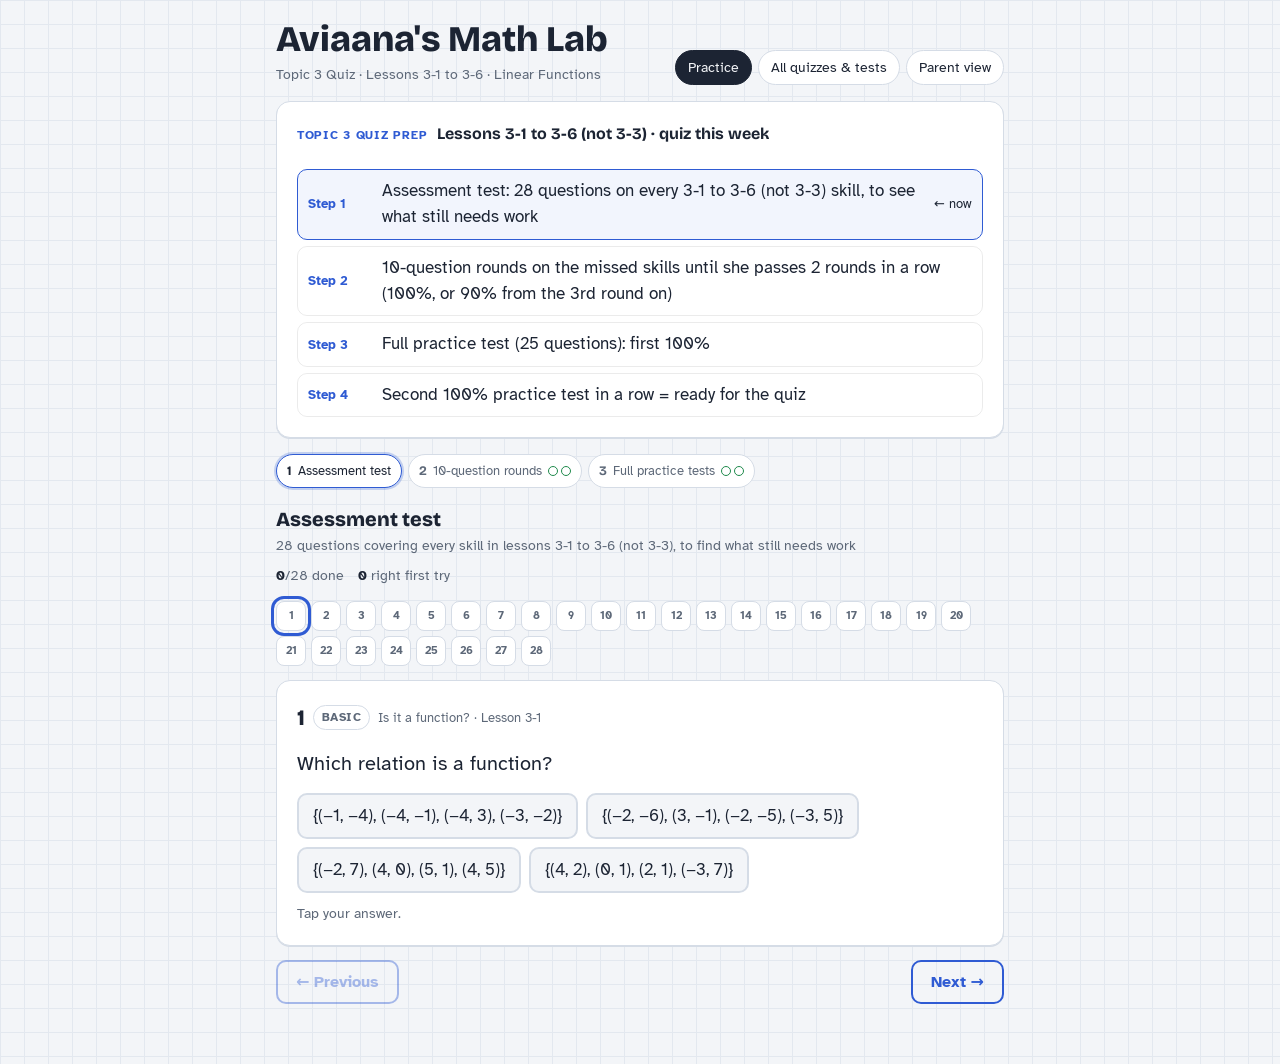
==== commit 4cf88284: "Sync progress across browsers via a Cloudflare Worker Adds worker/worker.js (KV-backed progress stor" ====
--- a/index.html
+++ b/index.html
@@ -898,7 +898,7 @@
   h+=`</tbody></table></div><h3 class="rtitle" style="font-size:17px">Questions in ${typeName(round())}</h3><div class="tbl"><table><thead><tr><th>Q</th><th>Skill</th><th>Result</th><th>Tries</th><th>Wrong answers picked</th><th>Steps shown</th></tr></thead><tbody>`;
   const lab={first:"Right first try",guided:"Solved with steps",working:"Still working",new:"Not started"};
   items().forEach(it=>{const s=ist(it.id);h+=`<tr><td><b>${it.label}</b></td><td>${SK[it.skill]}</td><td class="st ${s.status}">${lab[s.status]}</td><td>${s.tries||0}</td><td>${(s.wrong||[]).join(" · ")||"—"}</td><td>${(s.revealed||[]).length}</td></tr>`});
-  h+=`</tbody></table></div><p class="note">${db?"Progress is saved to this page, so it carries across devices and Claude can read it to plan next week.":"Progress shown is from this device only."} “Steps shown” counts steps where she missed three times and the page showed that step.</p>`;
+  h+=`</tbody></table></div><p class="note">${SYNC.mode==="claude"?"Progress is saved to this page, so it carries across devices and Claude can read it to plan next week.":SYNC.mode==="web"?(SYNC.err?"⚠ Couldn't reach the sync service just now ("+SYNC.err+"). Progress is saved on this browser and will sync when it's back.":"Progress syncs online, so it carries over to any browser"+(SYNC.last?" (last synced "+new Date(SYNC.last).toLocaleTimeString()+")":"")+"."):"Progress is saved on this browser only (online sync isn't set up yet)."} “Steps shown” counts steps where she missed three times and the page showed that step.</p>`;
   const mid=isMid(),T3=mid?"practice tests":"timed tests";
   h+=`<div class="card override"><h3 class="rtitle" style="font-size:17px">Parent override</h3><p class="note">Move ${A().name} to a later step without finishing the current one. This needs the parent code.${(S.overrides||[]).length?` Used ${(S.overrides||[]).length} time(s) here: ${(S.overrides||[]).map(o=>o.to+" ("+new Date(o.at).toLocaleDateString()+")").join(", ")}.`:""}</p>
   <p class="note">Type the parent code, <b>or</b> answer this parent check: ${(PCH||newPCH(),PCH).q}</p><div class="answer"><input class="in" id="pcode" type="password" autocomplete="off" placeholder="Code or answer" aria-label="Parent code or answer"></div>
@@ -942,11 +942,30 @@
     return`<li class="${done?"done":now?"now":""}"><span class="pday">Step ${k+1}</span><span class="pgoal">${d.goal}</span><span class="pact">${done?"✓ Done":now?(CUR===PREP_ID?"← now":`<button class="btn sm" data-open="${PREP_ID}">Start</button>`):""}</span></li>`}).join("")}</ol>`}
 
 loadLocal();open(CUR);render();
-(async()=>{try{db=await window.claude?.use?.("db")}catch(e){db=null}if(!db)return;
-  try{const snap=await db.collection("progress").get();let hasT2=false;
-    snap.docs.forEach(d=>{const v=d.data();if(!v||!v.json)return;let st;try{st=JSON.parse(v.json)}catch(e){return}const id=v.id||(d.id==="oct26"?"T2-Q2":d.id);if(!AM(id))return;if(id==="T2-Q2")hasT2=true;st.id=id;
-      if(!STORE[id]||(v.updatedAt||0)>(STORE[id].updatedAt||0)){STORE[id]=st;lsSet("avlab2:"+storeKey(id),st)}});
-    ITEMS={};S=STORE[CUR];render()}catch(e){}})();
+// ---------- progress sync on any browser (Cloudflare Worker; used when the page isn't running inside Claude) ----------
+const SYNC_URL_DEFAULT="";// set after the Worker is deployed, e.g. "https://avi-math-sync.<name>.workers.dev"
+function syncUrl(){try{return(localStorage.getItem("avlab:syncurl")||SYNC_URL_DEFAULT).replace(/\/+$/,"")}catch(e){return SYNC_URL_DEFAULT}}
+let SYNC={mode:"local",last:null,err:null};
+function remoteDb(base){
+  const req=async(method,path,body)=>{const r=await fetch(base+path,{method,headers:body?{"Content-Type":"application/json"}:{},body:body?JSON.stringify(body):undefined,cache:"no-store"});
+    if(r.status===409)return r.json();if(!r.ok)throw new Error("sync "+r.status);SYNC.last=Date.now();SYNC.err=null;return r.json()};
+  return{collection:name=>({get:async()=>{const rows=await req("GET","/c/"+name);return{docs:rows.map(x=>({id:x.id,data:()=>x.data}))}}}),
+    doc:path=>({set:async obj=>{const [c,id]=path.split("/");try{return await req("PUT","/d/"+c+"/"+encodeURIComponent(id),obj)}catch(e){SYNC.err=String(e.message||e);throw e}}})}}
+// a state she hasn't touched yet (fresh browser) never replaces saved progress
+function untouched(st){return!st||!st.rounds||(st.rounds.length===1&&!Object.values(st.rounds[0].items||{}).some(x=>x&&x.tries))}
+async function pullProgress(){if(!db)return false;let changed=false;
+  const snap=await db.collection("progress").get();const seen=new Set();
+  snap.docs.forEach(d=>{const v=d.data();if(!v||!v.json)return;let st;try{st=JSON.parse(v.json)}catch(e){return}const id=v.id||d.id;if(!AM(id))return;st.id=id;seen.add(id);
+    const loc=STORE[id];if(!loc||untouched(loc)&&!untouched(st)||(v.updatedAt||0)>(loc.updatedAt||0)){STORE[id]=st;lsSet("avlab2:"+storeKey(id),st);changed=true}});
+  // push anything this browser has that's newer than what's saved
+  for(const id in STORE){const st=STORE[id];if(untouched(st))continue;const rv=snap.docs.find(d=>(d.data()||{}).id===id||d.id===storeKey(id));const ru=rv?(rv.data().updatedAt||0):-1;
+    if((st.updatedAt||0)>ru){try{await db.doc("progress/"+storeKey(id)).set({id,json:JSON.stringify(st),updatedAt:st.updatedAt,streak:st.streak,rounds:st.rounds.length,proficient:st.proficient})}catch(e){}}}
+  return changed}
+(async()=>{let cdb=null;try{cdb=await window.claude?.use?.("db")}catch(e){cdb=null}
+  if(cdb){db=cdb;SYNC.mode="claude"}else if(syncUrl()){db=remoteDb(syncUrl());SYNC.mode="web"}else return;
+  try{if(await pullProgress()){ITEMS={};S=STORE[CUR];render()}}catch(e){SYNC.err=String(e.message||e)}
+  if(SYNC.mode==="web")document.addEventListener("visibilitychange",async()=>{if(document.visibilityState!=="visible")return;try{if(await pullProgress()){ITEMS={};S=STORE[CUR];flash={};render()}}catch(e){}});
+})();
 
 </script>
 
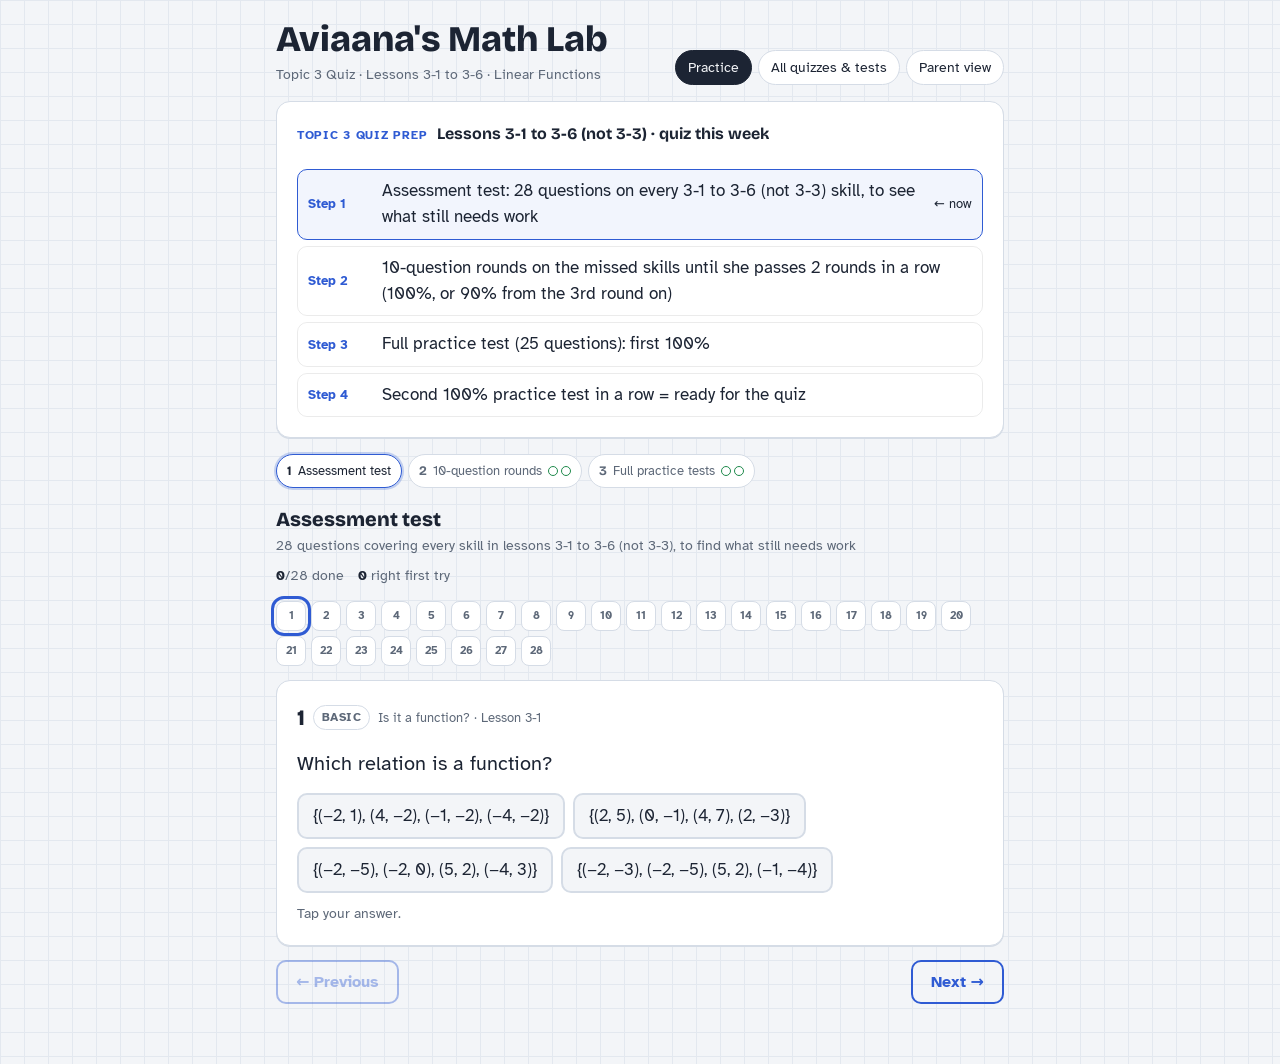
==== commit 03d423fe: "Turn on progress sync (avi-math-sync.mrnarang.workers.dev) Co-Authored-By: Claude Opus 5.5 <noreply@" ====
--- a/index.html
+++ b/index.html
@@ -943,7 +943,7 @@
 
 loadLocal();open(CUR);render();
 // ---------- progress sync on any browser (Cloudflare Worker; used when the page isn't running inside Claude) ----------
-const SYNC_URL_DEFAULT="";// set after the Worker is deployed, e.g. "https://avi-math-sync.<name>.workers.dev"
+const SYNC_URL_DEFAULT="https://avi-math-sync.mrnarang.workers.dev";// set after the Worker is deployed, e.g. "https://avi-math-sync.<name>.workers.dev"
 function syncUrl(){try{return(localStorage.getItem("avlab:syncurl")||SYNC_URL_DEFAULT).replace(/\/+$/,"")}catch(e){return SYNC_URL_DEFAULT}}
 let SYNC={mode:"local",last:null,err:null};
 function remoteDb(base){
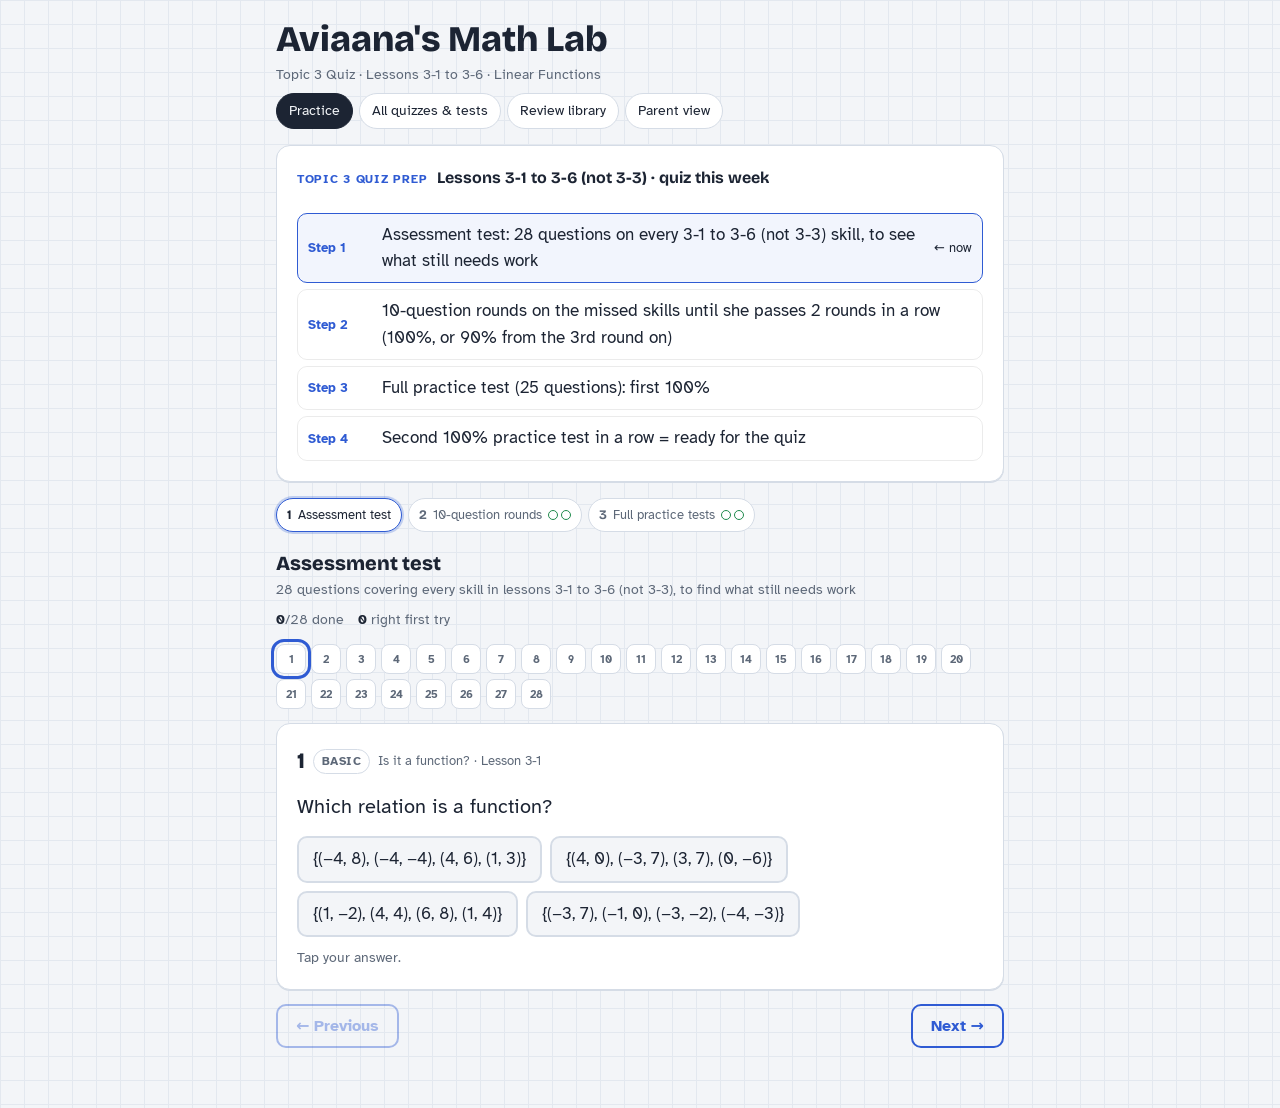
==== commit 7ef91d5d: "Review library, Topic 1-2 question sets, school result uploads - Review library tab: weak-spot track" ====
--- a/index.html
+++ b/index.html
@@ -139,6 +139,44 @@
 .q table{font-size:17px}
 .q svg{max-width:100%}
 .q sub,.opt sub{font-size:.7em}
+/* Topic 2 graphs */
+.graph{display:block;width:100%;max-width:230px;height:auto}
+.opt .graph{max-width:150px}
+.graph .gr{stroke:currentColor;opacity:.15;stroke-width:.04}
+.graph .ax{stroke:currentColor;opacity:.8;stroke-width:.07}
+.graph .tk{fill:currentColor;opacity:.75;font:500 .6px sans-serif}
+.graph .axl{fill:currentColor;font:italic 600 .75px sans-serif}
+.graph .pl{stroke-width:.14;stroke-linecap:round;fill:none}
+.graph .pl.p0{stroke:#2f5bd3}.graph .pl.p1{stroke:#c2410c;stroke-dasharray:.6 .3}.graph .pl.p2{stroke:#7c3aed;stroke-dasharray:.15 .25}.graph .pl.p3{stroke:#15803d;stroke-dasharray:1 .3 .2 .3}
+.graph .lbl{font:700 .85px sans-serif;paint-order:stroke;stroke:#fff;stroke-width:.3}
+.graph .lbl.p0{fill:#2f5bd3}.graph .lbl.p1{fill:#c2410c}.graph .lbl.p2{fill:#7c3aed}.graph .lbl.p3{fill:#15803d}
+.fig{max-width:300px;margin:6px 0}
+.m{font-family:ui-monospace,Consolas,monospace;white-space:nowrap}
+/* Review library */
+#review .topic{margin-top:14px}
+#review td{vertical-align:top}
+.btn.sm{padding:6px 12px;font-size:14px}
+.btn.ghost.on{background:var(--accent);color:var(--accent-ink)}
+.sform{display:grid;grid-template-columns:repeat(2,minmax(0,1fr));gap:10px;margin-top:10px}
+.sform label{display:flex;flex-direction:column;gap:4px;font-size:14px;color:var(--muted)}
+.sform .wide{grid-column:1/-1}
+.sform .in{font-size:16px}
+@media (max-width:560px){.sform{grid-template-columns:1fr}}
+.addschool summary{list-style:none;display:inline-block;cursor:pointer}
+.addschool summary::-webkit-details-marker{display:none}
+.flab{font-size:14px;color:var(--muted)}
+.lsets{display:flex;flex-wrap:wrap;gap:8px;margin-top:4px}
+.lset{border:1px solid var(--line);border-radius:10px;padding:4px 8px;display:flex;flex-wrap:wrap;gap:4px 10px;margin:0}
+.lset legend{font-size:12px;color:var(--muted);padding:0 4px}
+.lchk{flex-direction:row!important;align-items:center;gap:4px!important;color:var(--fg)!important}
+.slist{display:grid;gap:10px;margin-top:12px}
+.scard{border:1.5px solid var(--line);border-radius:12px;padding:10px 12px;display:grid;gap:6px;background:var(--bg)}
+.shead{display:flex;flex-wrap:wrap;gap:8px;align-items:baseline}
+.sscore{font-family:var(--font-display);font-weight:800}
+.snotes{margin:0;white-space:pre-wrap}
+.sfiles{display:flex;flex-wrap:wrap;gap:8px}
+.sfiles img{height:110px;border-radius:8px;border:1px solid var(--line);object-fit:cover}
+.fpdf{padding:8px 10px;border:1px solid var(--line);border-radius:8px}
 </style>
 <div class="wrap">
   <header>
@@ -149,6 +187,7 @@
     <div class="tabs">
       <button class="tab" id="tabPractice" aria-pressed="true">Practice</button>
       <button class="tab" id="tabCourse" aria-pressed="false">All quizzes &amp; tests</button>
+      <button class="tab" id="tabReview" aria-pressed="false">Review library</button>
       <button class="tab" id="tabParent" aria-pressed="false">Parent view</button>
     </div>
   </header>
@@ -164,6 +203,7 @@
     </div>
   </div>
   <div id="course" class="card" hidden></div>
+  <div id="review" class="card" hidden></div>
   <div id="parent" class="card parent" hidden></div>
 </div>
 
@@ -623,6 +663,506 @@
 // retry until there are 4 distinct choices
 for(const k of Object.keys(G)){const f=G[k];G[k]=(r,o)=>{let it;for(let i=0;i<40;i++){it=f(r,o);if(it.opts.length>=4)return it}return it}}
 
+// ===== Topic 2 (Linear Equations) + Topic 1 review generators, from the Topic 2 Test Series (Oct–Nov 2026) =====
+const T2=(()=>{
+// ===== Question generators: enVision Algebra 1 Topic 2 (+ Topic 1 review) =====
+const MINUS = "−";
+function mulberry(seed){return function(){seed|=0;seed=seed+0x6D2B79F5|0;let t=Math.imul(seed^seed>>>15,1|seed);t=t+Math.imul(t^t>>>7,61|t)^t;return((t^t>>>14)>>>0)/4294967296}}
+function makeR(seed){const f=mulberry(seed);const R={
+  f, int:(a,b)=>a+Math.floor(f()*(b-a+1)),
+  nz:(a,b)=>{let v;do{v=R.int(a,b)}while(v===0);return v},
+  pick:a=>a[Math.floor(f()*a.length)],
+  sign:()=>f()<.5?-1:1,
+  shuffle:a=>{a=a.slice();for(let i=a.length-1;i>0;i--){const j=Math.floor(f()*(i+1));[a[i],a[j]]=[a[j],a[i]]}return a}
+};return R}
+const gcd=(a,b)=>{a=Math.abs(a);b=Math.abs(b);while(b){[a,b]=[b,a%b]}return a};
+function F(n,d=1){if(d<0){n=-n;d=-d}const g=gcd(n,d)||1;return{n:n/g,d:d/g}}
+const add=(a,b)=>F(a.n*b.d+b.n*a.d,a.d*b.d), neg=a=>F(-a.n,a.d), sub=(a,b)=>add(a,neg(b)),
+  mul=(a,b)=>F(a.n*b.n,a.d*b.d), inv=a=>F(a.d,a.n), absF=a=>F(Math.abs(a.n),a.d), val=a=>a.n/a.d, eqF=(a,b)=>a.n===b.n&&a.d===b.d;
+const N=x=>F(x,1);
+function fs(a){return (a.n<0?MINUS:"")+(a.d===1?Math.abs(a.n):Math.abs(a.n)+"/"+a.d)}
+function nm(x){ // plain number to text
+  const s=Number.isInteger(x)?String(x):String(+x.toFixed(4));return s.replace("-",MINUS)}
+const money=x=>"$"+x.toFixed(2);
+function coefX(m){if(m.n===0)return"";if(m.d===1)return m.n===1?"x":m.n===-1?MINUS+"x":fs(m)+"x";return (m.n<0?MINUS:"")+"("+Math.abs(m.n)+"/"+m.d+")x"}
+function line(m,b){let s="y = ";if(m.n!==0){s+=coefX(m);if(b.n!==0)s+=(b.n>0?" + ":" "+MINUS+" ")+fs(absF(b))}else s+=fs(b);return s}
+const yPart=y=>y===0?"y":y>0?`y ${MINUS} ${y}`:`y + ${-y}`;
+const xPart=x=>x===0?"x":x>0?`x ${MINUS} ${x}`:`x + ${-x}`;
+function coefPS(m){if(m.d===1)return m.n===1?"":m.n===-1?MINUS:fs(m);return (m.n<0?MINUS:"")+"("+Math.abs(m.n)+"/"+m.d+")"}
+const ps=(m,x1,y1)=>`${yPart(y1)} = ${coefPS(m)}(${xPart(x1)})`;
+function std(A,B,C){const t=(c,v)=>(Math.abs(c)===1?"":Math.abs(c))+v;
+  return (A<0?MINUS:"")+t(A,"x")+(B>0?" + ":" "+MINUS+" ")+t(B,"y")+" = "+nm(C)}
+const pt=(x,y)=>`(${nm(x)}, ${nm(y)})`;
+const esc=s=>String(s).replace(/&/g,"&amp;").replace(/</g,"&lt;").replace(/>/g,"&gt;");
+const M=s=>`<span class="m">${esc(s)}</span>`;
+function mcOpts(correct,ds){const seen=new Set([correct]);const o=[{t:correct,ok:true}];
+  for(const d of ds){if(d&&!seen.has(d.t)){seen.add(d.t);o.push({t:d.t,ok:false,tag:d.tag,note:d.note})}}return o}
+const FR=[F(1,2),F(-1,2),F(2,3),F(-2,3),F(3,4),F(-3,4),F(3,2),F(-3,2),F(2,5),F(-2,5),F(5,2),F(-5,2),F(1,3),F(-1,3),F(4,3),F(-4,3)];
+const INTS=[2,3,4,5,-2,-3,-4,-5].map(N);
+
+const SKILLS={
+ slope:"Finding slope",siPoint:"Slope-intercept from a point",siWord:"Slope-intercept word problems",
+ psWrite:"Writing point-slope form",psConvert:"Point-slope to slope-intercept",psWord:"Point-slope word problems",
+ stdInt:"Standard form intercepts",stdConvert:"Converting to standard form",stdSlope:"Slope from standard form",stdWord:"Standard form word problems",
+ perpSlope:"Parallel and perpendicular slopes",perpLine:"Parallel/perpendicular line through a point",perpClassify:"Parallel, perpendicular, or neither",perpWord:"Perpendicular word problems",
+ absEq:"Absolute value equations (Topic 1)",flip:"Inequalities with negatives (Topic 1)",absIneq:"Absolute value inequalities (Topic 1)"
+};
+const LESSON={slope:"2-1",siPoint:"2-1",siWord:"2-1",psWrite:"2-2",psConvert:"2-2",psWord:"2-2",stdInt:"2-3",stdConvert:"2-3",stdSlope:"2-3",stdWord:"2-3",perpSlope:"2-4",perpLine:"2-4",perpClassify:"2-4",perpWord:"2-4",absEq:"1-7",flip:"1-5",absIneq:"1-7"};
+const WORD=new Set(["siWord","psWord","stdWord","perpWord"]);
+
+const GEN={
+slope(R,lvl){
+  if(lvl==="hard"){
+    const m=R.pick([2,3,4,-2,-3,-4]),x2=R.int(-5,5),y2=R.int(-6,6),dk=R.pick([1,2,3,-1,-2]),k=x2+dk,y1=y2+m*dk;
+    return{type:"num",ans:k,ansText:nm(k),
+      prompt:`The line through ${M(`(k, ${nm(y1)})`)} and ${M(pt(x2,y2))} has slope ${M(nm(m))}. What is k?`,
+      steps:[{n:`Find the change in y between the points: ${nm(y1)} ${MINUS} (${nm(y2)}) = ?`,a:y1-y2,h:"Subtracting a negative is the same as adding."},
+        {c:`The change in x is k ${MINUS} ${nm(x2)}. Which equation says the slope is ${nm(m)}?`,o:[`${nm(y1-y2)} ÷ (k ${MINUS} ${nm(x2)}) = ${nm(m)}`,`(k ${MINUS} ${nm(x2)}) ÷ ${nm(y1-y2)} = ${nm(m)}`,`${nm(y1-y2)} × (k ${MINUS} ${nm(x2)}) = ${nm(m)}`],h:"Slope = rise ÷ run. The rise goes on top."},
+        {n:`Solve: what does k ${MINUS} ${nm(x2)} equal?`,a:dk,h:`Divide ${nm(y1-y2)} by ${nm(m)}.`},
+        {n:"So what is k?",a:k}],
+      ex:`Slope = (${nm(y1)} ${MINUS} ${nm(y2)}) ÷ (k ${MINUS} ${nm(x2)}) = ${nm(m)}, so k ${MINUS} ${nm(x2)} = ${nm(dk)} and k = ${nm(k)}.`};
+  }
+  const m=R.pick(FR.concat(INTS)),mult=R.pick([1,2]),dx=m.d*mult*R.sign(),x1=R.int(-6,6),y1=R.int(-8,8),x2=x1+dx,y2=y1+m.n*mult*Math.sign(dx);
+  return{type:"num",ans:val(m),ansText:fs(m),prompt:`Find the slope of the line through ${M(pt(x1,y1))} and ${M(pt(x2,y2))}.`,
+    steps:[{n:`Change in y: ${nm(y2)} ${MINUS} (${nm(y1)}) = ?`,a:y2-y1,h:"Second y minus first y. Watch double negatives."},
+      {n:`Change in x: ${nm(x2)} ${MINUS} (${nm(x1)}) = ?`,a:x2-x1,h:"Second x minus first x, in the same order as the y's."},
+      {n:"Slope = change in y ÷ change in x. Simplify (fraction or decimal).",a:val(m),s:fs(m)}],
+    ex:`(${nm(y2)} ${MINUS} ${nm(y1)}) ÷ (${nm(x2)} ${MINUS} ${nm(x1)}) = ${nm(y2-y1)} ÷ ${nm(x2-x1)} = ${fs(m)}.`};
+},
+siPoint(R,lvl){
+  const m=lvl==="hard"?R.pick(FR.filter(f=>f.d<=4)):R.pick(INTS),x1=m.d*R.nz(-3,3),y1=R.nz(-7,7),b=sub(N(y1),mul(m,N(x1))),mx=mul(m,N(x1));
+  const opts=mcOpts(line(m,b),[{t:line(m,N(y1)),tag:"used-y-as-b",note:"The point's y-value is only the y-intercept when x = 0."},
+    {t:line(m,add(N(y1),mx)),tag:"sign-solving-b",note:`Solve ${nm(y1)} = ${fs(mx)} + b by subtracting ${fs(mx)} from both sides.`},
+    {t:line(inv(m),sub(N(y1),mul(inv(m),N(x1)))),tag:"reciprocal-slope",note:"The slope stays as given; don't flip it."},
+    {t:line(neg(m),sub(N(y1),mul(neg(m),N(x1)))),tag:"slope-sign",note:"Keep the slope's sign."}]);
+  return{type:"mc",opts,prompt:`Write the equation of the line with slope ${M(fs(m))} through ${M(pt(x1,y1))} in slope-intercept form.`,
+    steps:[{c:"Start from y = mx + b. What do you substitute?",o:[`m = ${fs(m)}, x = ${nm(x1)}, y = ${nm(y1)}`,`m = ${fs(m)}, x = ${nm(y1)}, y = ${nm(x1)}`,`m = ${nm(x1)}, x = ${fs(m)}, y = ${nm(y1)}`],h:"A point is written (x, y): x comes first."},
+      {n:`What is ${fs(m)} × ${nm(x1)}?`,a:val(mx),s:fs(mx)},
+      {n:`Now ${nm(y1)} = ${fs(mx)} + b. What is b?`,a:val(b),s:fs(b),h:`Subtract ${fs(mx)} from both sides (subtracting a negative means adding).`}],
+    ex:`${nm(y1)} = ${fs(m)}(${nm(x1)}) + b → ${nm(y1)} = ${fs(mx)} + b → b = ${fs(b)}. So ${line(m,b)}.`};
+},
+siWord(R,lvl){
+  if(lvl!=="hard"){
+    const c=R.pick([{w:"A plumber charges",f:"for a house call",u:"hour"},{w:"A bike shop charges",f:"to rent a bike",u:"hour"},{w:"A moving company charges",f:"per job",u:"hour"},{w:"A music app charges",f:"as a sign-up fee",u:"month"}]);
+    const fee=R.int(3,18)*5,rate=R.int(4,12)*(c.u==="month"?1:5),n=R.int(3,9),T=fee+rate*n;
+    return{type:"num",ans:n,ansText:nm(n),word:1,prompt:`${c.w} $${fee} ${c.f} plus $${rate} per ${c.u}. The total bill was $${T}. How many ${c.u}s were charged?`,
+      steps:[{c:`Let n = number of ${c.u}s. Which equation fits?`,o:[`${T} = ${rate}n + ${fee}`,`${T} = ${fee}n + ${rate}`,`${T} = ${rate+fee}n`],h:"The one-time amount is the starting value b. The repeating amount is the rate m."},
+        {n:`Subtract ${fee} from both sides. What does ${rate}n equal?`,a:T-fee},{n:"Divide. n = ?",a:n}],
+      ex:`${T} = ${rate}n + ${fee} → ${rate}n = ${T-fee} → n = ${n}.`};
+  }
+  const c=R.pick([
+    {lead:"A phone battery drains at a constant rate.",t:"hour",dir:-1,at:(t,v)=>`After ${t} it shows ${v}%.`,q:t=>`What will it show after ${t} (in %)?`},
+    {lead:"A water tank drains at a constant rate.",t:"minute",dir:-1,at:(t,v)=>`After ${t} it holds ${v} gallons.`,q:t=>`How many gallons will it hold after ${t}?`},
+    {lead:"A sunflower grows at a constant rate.",t:"week",dir:1,at:(t,v)=>`After ${t} it is ${v} cm tall.`,q:t=>`How tall will it be after ${t} (in cm)?`},
+    {lead:"Maya adds the same amount to her savings every week.",t:"week",dir:1,at:(t,v)=>`After ${t} she has $${v}.`,q:t=>`How much will she have after ${t} (in dollars)?`}]);
+  const r=c.dir*R.pick([3,4,5,6,8]),t1=R.int(1,3),t2=t1+R.int(2,4),t3=t2+R.pick([1.5,2,2.5,3,4]);
+  const v1=c.dir<0?Math.abs(r)*(t3-t1)+R.int(2,8)*5:R.int(2,12)*5,v2=v1+r*(t2-t1),v3=v1+r*(t3-t1);
+  const ts=t=>`${nm(t)} ${t===1?c.t:c.t+"s"}`;
+  const prompt=`${c.lead} ${c.at(ts(t1),nm(v1))} ${c.at(ts(t2),nm(v2))} ${c.q(ts(t3))}`;
+  return{type:"num",ans:v3,ansText:nm(v3),word:1,prompt,
+    steps:[{n:`How many ${c.t}s pass from ${nm(t1)} to ${nm(t2)}?`,a:t2-t1},{n:`How much did it change in that time? (${nm(v2)} ${MINUS} ${nm(v1)})`,a:v2-v1,h:"If it went down, the change is negative."},
+      {n:`Rate = change ÷ time. How much per ${c.t}?`,a:r},{n:`How many ${c.t}s from ${nm(t1)} to ${nm(t3)}?`,a:t3-t1},
+      {n:`Start at ${nm(v1)} and add rate × time: ${nm(v1)} + (${nm(r)})(${nm(t3-t1)}) = ?`,a:v3,h:"Multiply first, then add (adding a negative means going down)."}],
+    ex:`Rate = (${nm(v2)} ${MINUS} ${nm(v1)}) ÷ ${nm(t2-t1)} = ${nm(r)} per ${c.t}. From ${c.t} ${nm(t1)} to ${nm(t3)} is ${nm(t3-t1)} ${c.t}s, so ${nm(v1)} + (${nm(r)})(${nm(t3-t1)}) = ${nm(v3)}.`};
+},
+psWrite(R,lvl){
+  let x1=R.nz(-6,6),y1=R.nz(-6,6);if(x1>0&&y1>0){if(R.f()<.5)x1=-x1;else y1=-y1}
+  if(lvl==="hard"){
+    const m=R.pick(INTS.concat(FR.filter(f=>Math.abs(f.n)<=3&&f.d<=3))),k=R.pick([1,2]),x2=x1+m.d*k,y2=y1+m.n*k;
+    const opts=mcOpts(ps(m,x1,y1),[{t:ps(neg(m),x1,y1),tag:"slope-sign",note:"Check the sign of the slope: rise ÷ run with the signs kept."},
+      {t:ps(m,-x1,y1),tag:"sign-x1",note:`x ${MINUS} x₁ with x₁ = ${nm(x1)} is ${xPart(x1)}.`},
+      {t:ps(inv(m),x1,y1),tag:"run-over-rise",note:"Slope is rise ÷ run (change in y on top)."},
+      {t:ps(m,x1,-y1),tag:"sign-y1",note:`y ${MINUS} y₁ with y₁ = ${nm(y1)} is ${yPart(y1)}.`}]);
+    return{type:"mc",opts,prompt:`Which is an equation of the line through ${M(pt(x1,y1))} and ${M(pt(x2,y2))}?`,
+      steps:[{n:`Find the slope: (${nm(y2)} ${MINUS} (${nm(y1)})) ÷ (${nm(x2)} ${MINUS} (${nm(x1)})) = ?`,a:val(m),s:fs(m),h:"Subtracting a negative means adding."},
+        {c:`Using the point ${pt(x1,y1)}, what is y ${MINUS} y₁?`,o:[y1<0?`y ${MINUS} (${nm(y1)}), which is ${yPart(y1)}`:yPart(y1),yPart(-y1)]},
+        {c:`What is x ${MINUS} x₁?`,o:[x1<0?`x ${MINUS} (${nm(x1)}), which is ${xPart(x1)}`:xPart(x1),xPart(-x1)],h:"Subtracting a negative turns into adding."}],
+      ex:`Slope = ${nm(y2-y1)} ÷ ${nm(x2-x1)} = ${fs(m)}. Using ${pt(x1,y1)}: ${ps(m,x1,y1)}.`};
+  }
+  const m=R.pick(INTS.concat(FR.slice(0,8)));
+  const opts=mcOpts(ps(m,x1,y1),[{t:ps(m,-x1,y1),tag:"sign-x1",note:`x ${MINUS} x₁ with x₁ = ${nm(x1)} is ${xPart(x1)}.`},{t:ps(m,x1,-y1),tag:"sign-y1",note:`y ${MINUS} y₁ with y₁ = ${nm(y1)} is ${yPart(y1)}.`},{t:ps(m,y1,x1),tag:"swap-xy",note:"x₁ goes with x and y₁ goes with y."},(val(m)*x1===y1?null:{t:ps(m,-x1,-y1),tag:"sign-both",note:"Both signs are flipped. Use y − y₁ and x − x₁ with the point's own signs."})]);
+  return{type:"mc",opts,prompt:`Which is the point-slope equation of the line through ${M(pt(x1,y1))} with slope ${M(fs(m))}?`,
+    steps:[{c:"Point-slope form is…",o:[`y ${MINUS} y₁ = m(x ${MINUS} x₁)`,"y = mx + b","Ax + By = C"]},
+      {c:`y₁ = ${nm(y1)}. What is y ${MINUS} y₁?`,o:[y1<0?`y ${MINUS} (${nm(y1)}), which is ${yPart(y1)}`:yPart(y1),yPart(-y1)]},
+      {c:`x₁ = ${nm(x1)}. What is x ${MINUS} x₁?`,o:[x1<0?`x ${MINUS} (${nm(x1)}), which is ${xPart(x1)}`:xPart(x1),xPart(-x1)],h:"Subtracting a negative turns into adding."}],
+    ex:`y ${MINUS} y₁ = m(x ${MINUS} x₁) with ${pt(x1,y1)} and m = ${fs(m)}: ${ps(m,x1,y1)}.`};
+},
+psConvert(R,lvl){
+  const m=lvl==="hard"?R.pick(FR):R.pick(INTS),x1=m.d*R.nz(-3,3),y1=R.nz(-8,8),c=neg(mul(m,N(x1))),b=add(c,N(y1));
+  const opts=mcOpts(line(m,b),[{t:line(m,add(mul(m,N(x1)),N(y1))),tag:"distribute-sign",note:`${fs(m)} × (${xPart(x1).slice(2)}) — watch the sign when you distribute.`},
+    {t:line(m,N(y1-x1)),tag:"distribute-skip",note:`Distribute ${fs(m)} to both terms in the parentheses.`},
+    {t:line(m,sub(c,N(y1))),tag:"move-constant",note:`To undo ${yPart(y1).slice(2)}, do the opposite to both sides.`}]);
+  return{type:"mc",opts,prompt:`Rewrite ${M(ps(m,x1,y1))} in slope-intercept form.`,
+    steps:[{c:"What is the first step?",o:[`Distribute ${fs(m)} to both x and ${nm(-x1)}`,`Multiply only the x by ${fs(m)}`,"Move the y-term into the parentheses"],h:"The number in front multiplies everything inside the parentheses."},
+      {n:`What is ${fs(m)} × (${nm(-x1)})?`,a:val(c),s:fs(c)},
+      {n:`Now ${yPart(y1)} = ${coefX(m)} ${c.n<0?MINUS:"+"} ${fs(absF(c))}. Get y alone: what is the constant?`,a:val(b),s:fs(b),h:y1<0?`Subtract ${-y1} from both sides.`:`Add ${y1} to both sides.`}],
+    ex:`Distribute: ${yPart(y1)} = ${coefX(m)} ${c.n<0?MINUS:"+"} ${fs(absF(c))}. Then ${y1<0?"subtract "+(-y1):"add "+y1}: ${line(m,b)}.`};
+},
+psWord(R,lvl){
+  const c=R.pick(["candle","taxi","pool","hike"]);
+  if(c==="taxi"){
+    const r=R.pick([1.5,2,2.25,2.5,3]),base=R.pick([2.5,3,3.5,4]),x1=R.int(2,5),x2=x1+R.int(3,6),x3=x2+R.int(4,9),y=x=>base+r*x;
+    return{type:"num",ans:y(x3),ansText:money(y(x3)),word:1,prompt:`A ${x1}-mile taxi ride costs ${money(y(x1))} and a ${x2}-mile ride costs ${money(y(x2))}. The cost is linear. What does a ${x3}-mile ride cost (in dollars)?`,
+      steps:[{n:`Slope = (${y(x2).toFixed(2)} ${MINUS} ${y(x1).toFixed(2)}) ÷ (${x2} ${MINUS} ${x1}) = ? dollars per mile`,a:r},
+        {n:`How many more miles is ${x3} than ${x1}?`,a:x3-x1},{n:`How much more does that cost? (rate × miles)`,a:r*(x3-x1)},
+        {n:`Total: ${y(x1).toFixed(2)} + that = ?`,a:y(x3)}],
+      ex:`Rate = ${money(y(x2)-y(x1))} ÷ ${x2-x1} = ${money(r)} per mile. y ${MINUS} ${y(x1).toFixed(2)} = ${r}(x ${MINUS} ${x1}); at x = ${x3}: ${y(x1).toFixed(2)} + ${r}(${x3-x1}) = ${money(y(x3))}.`};
+  }
+  const cfg={candle:{r:-R.pick([1,2,3]),u:"cm",t:"hour",lead:"A candle burns down at a constant rate.",a:(x,v)=>`After ${x} hours it is ${v} cm tall.`,q:"How tall was it before it was lit (in cm)?"},
+    pool:{r:R.pick([15,20,25,30]),u:"gallons",t:"minute",lead:"A hose fills a pool at a constant rate. There was already some water in the pool.",a:(x,v)=>`After ${x} minutes the pool holds ${v} gallons.`,q:"How many gallons were in the pool before the hose was turned on?"},
+    hike:{r:-R.pick([150,200,250,300]),u:"feet",t:"hour",lead:"A hiker walks down a mountain at a constant rate.",a:(x,v)=>`After ${x} hours she is at ${v} feet.`,q:"At what elevation did she start (in feet)?"}}[c];
+  const x1=R.int(1,4),x2=x1+R.int(2,4),y0=cfg.r<0?(-cfg.r)*(x2+R.int(2,6))*(c==="hike"?1:1):R.int(4,20)*10,y1=y0+cfg.r*x1,y2=y0+cfg.r*x2;
+  return{type:"num",ans:y0,ansText:nm(y0),word:1,prompt:`${cfg.lead} ${cfg.a(x1,y1)} ${cfg.a(x2,y2)} ${cfg.q}`,
+    steps:[{n:`Slope = (${nm(y2)} ${MINUS} ${nm(y1)}) ÷ (${x2} ${MINUS} ${x1}) = ? ${cfg.u} per ${cfg.t}`,a:cfg.r,h:"If the amount goes down, the slope is negative."},
+      {c:`"Before it started" means which x-value?`,o:["x = 0",`x = ${x1}`,`x = ${y1}`],h:`x counts ${cfg.t}s since it started.`},
+      {n:`Going from x = ${x1} back to x = 0 is a change in x of 0 ${MINUS} ${x1} = ?`,a:-x1},
+      {n:`Change in y = slope × change in x = (${nm(cfg.r)})(${nm(-x1)}) = ?`,a:-cfg.r*x1,h:"Negative × negative is positive."},
+      {n:`So y at x = 0 is ${nm(y1)} + that = ?`,a:y0}],
+    ex:`Slope = ${nm(y2-y1)} ÷ ${x2-x1} = ${nm(cfg.r)}. Point-slope: y ${MINUS} ${nm(y1)} = ${nm(cfg.r)}(x ${MINUS} ${x1}). At x = 0: y = ${nm(y1)} + (${nm(cfg.r)})(${nm(-x1)}) = ${nm(y0)}.`};
+},
+stdInt(R){
+  const A=R.pick([2,3,4,5,6,-2,-3,-4]),B=R.pick([2,3,4,5,-2,-3,-5]),L=Math.abs(A*B)/gcd(A,B),C=L*R.nz(-3,3)*R.pick([1,2]),xi=C/A,yi=C/B;
+  const S=(a,b)=>`x-intercept ${nm(a)}, y-intercept ${nm(b)}`;
+  const opts=mcOpts(S(xi,yi),[{t:S(yi,xi),tag:"swap-intercepts",note:"For the x-intercept set y = 0 (not x = 0)."},{t:S(A,B),tag:"coefficients",note:"The coefficients aren't the intercepts; divide C by them."},{t:S(-xi,-yi),tag:"intercept-sign",note:"Keep the signs when you divide."},{t:S(C,C),tag:"no-divide",note:"Divide C by the coefficient."}]);
+  return{type:"mc",opts,prompt:`What are the intercepts of ${M(std(A,B,C))}?`,
+    steps:[{c:"To find the x-intercept, which variable do you set to 0?",o:["y","x"],h:"The x-intercept is on the x-axis, where y = 0."},{n:`With y = 0: ${nm(A)}x = ${nm(C)}. x = ?`,a:xi},{n:`With x = 0: ${nm(B)}y = ${nm(C)}. y = ?`,a:yi}],
+    ex:`y = 0 → x = ${nm(C)} ÷ ${nm(A)} = ${nm(xi)}. x = 0 → y = ${nm(C)} ÷ ${nm(B)} = ${nm(yi)}.`};
+},
+stdConvert(R){
+  const q=R.pick([2,3,4,5]);let p;do{p=R.nz(-5,5)}while(gcd(p,q)!==1);const b=R.nz(-7,7),m=F(p,q);
+  let A=-p,B=q,C=q*b;if(A<0){A=-A;B=-B;C=-C}
+  const opts=mcOpts(std(A,B,C),[{t:std(A,B,-C),tag:"constant-sign",note:"Check the sign of the constant after moving terms."},{t:std(A,-B,C),tag:"y-sign",note:"Check the sign of the y-term after moving the x-term."},{t:std(A,B,C/q),tag:"multiply-all",note:`Multiply every term by ${q}, including the constant.`},{t:std(A,-B,-C),tag:"sign-both",note:"Check signs when moving terms."}]);
+  return{type:"mc",opts,prompt:`Write ${M(line(m,N(b)))} in standard form Ax + By = C, with integers and A > 0.`,
+    steps:[{c:`How do you clear the fraction?`,o:[`Multiply every term by ${q}`,`Multiply only the x-term by ${q}`,`Divide every term by ${q}`],h:"Whatever you do to one term, do to every term."},
+      {c:`After multiplying by ${q} you get…`,o:[`${q}y = ${nm(p)}x ${q*b<0?MINUS:"+"} ${Math.abs(q*b)}`,`${q}y = ${nm(p)}x ${b<0?MINUS:"+"} ${Math.abs(b)}`,`y = ${nm(p)}x ${q*b<0?MINUS:"+"} ${Math.abs(q*b)}`],h:`The constant ${nm(b)} gets multiplied by ${q} too.`},
+      {c:`Move the x-term to the left side. Which is right?`,o:[std(-p,q,q*b),std(p,q,q*b),std(-p,q,-q*b)],h:"Subtract the x-term from both sides. The constant stays on the right."},
+      {c:"Is A positive? If not, multiply every term by −1. Final answer:",o:[std(A,B,C),std(A,B,-C),std(-A,B,C)].filter((v,i,a)=>a.indexOf(v)===i)}],
+    ex:`Multiply by ${q}: ${q}y = ${nm(p)}x ${q*b<0?MINUS:"+"} ${Math.abs(q*b)}. Move the x-term: ${std(-p,q,q*b)}.${p>0?" Multiply by −1 so A > 0: "+std(A,B,C)+".":""}`};
+},
+stdSlope(R){
+  let A,B;do{A=R.nz(-6,6);B=R.nz(-6,6)}while(Math.abs(A)===Math.abs(B)||Math.abs(B)===1);
+  const C=B*R.nz(-4,4),m=F(-A,B),b=F(C,B);
+  return{type:"num",ans:val(m),ansText:fs(m),prompt:`What is the slope of ${M(std(A,B,C))}?`,
+    steps:[{c:"Get y alone. First move the x-term:",o:[`${nm(B)}y = ${nm(-A)}x + ${nm(C)}`.replace("+ "+MINUS,MINUS+" "),`${nm(B)}y = ${nm(A)}x + ${nm(C)}`.replace("+ "+MINUS,MINUS+" "),`${nm(B)}y = ${nm(-A)}x ${MINUS} ${nm(C)}`]},
+      {c:`Divide every term by ${nm(B)}:`,o:[line(m,b),line(neg(m),b),line(m,neg(b))].filter((v,i,a)=>a.indexOf(v)===i),h:"Dividing by a negative changes the sign of every term."},
+      {n:"So the slope is…",a:val(m),s:fs(m)}],
+    ex:`${std(A,B,C)} → ${nm(B)}y = ${nm(-A)}x + ${nm(C)} → ${line(m,b)}. Slope = ${fs(m)}. (Shortcut: slope = −A ÷ B.)`};
+},
+stdWord(R,lvl){
+  const c=R.pick([{a:"adult tickets",b:"student tickets",who:"The drama club"},{a:"large pizzas",b:"small pizzas",who:"The pizza shop"},{a:"T-shirts",b:"hats",who:"The team store"},{a:"cases of water",b:"bags of ice",who:"The snack stand"}]);
+  if(lvl!=="hard"){
+    const pa=R.pick([8,9,10,12,14,15]),pb=R.pick([4,5,6,7]),x=R.int(12,40),y=R.int(10,40),T=pa*x+pb*y;
+    return{type:"num",ans:y,ansText:nm(y),word:1,prompt:`${c.who} sells ${c.a} for $${pa} each and ${c.b} for $${pb} each. It made $${T}. If ${x} ${c.a} were sold, how many ${c.b} were sold?`,
+      steps:[{c:`Let x = ${c.a} and y = ${c.b}. Which equation fits?`,o:[`${pa}x + ${pb}y = ${T}`,`${pb}x + ${pa}y = ${T}`,`${pa}x + ${pb}y = ${x}`],h:"(price × number) + (price × number) = total money."},
+        {n:`Plug in x = ${x}. What is ${pa} × ${x}?`,a:pa*x},{n:`${pa*x} + ${pb}y = ${T}. What does ${pb}y equal?`,a:T-pa*x},{n:"So y = ?",a:y}],
+      ex:`${pa}(${x}) + ${pb}y = ${T} → ${pb}y = ${T-pa*x} → y = ${y}.`};
+  }
+  let pa,pb,T;do{pa=R.pick([6,8,10,12,15]);pb=R.pick([3,4,5,6,8]);T=(pa*pb/gcd(pa,pb))*R.int(6,15)}while(pa===pb||T/pa===T/pb);
+  const yi=T/pb,xi=T/pa,askY=R.f()<.5;
+  const correct=askY?`(0, ${yi}) means: if no ${c.a} were sold, ${yi} ${c.b} were sold.`:`(${xi}, 0) means: if no ${c.b} were sold, ${xi} ${c.a} were sold.`;
+  const ds=askY?[{t:`(0, ${xi}) means: if no ${c.a} were sold, ${xi} ${c.b} were sold.`,tag:"intercept-value",note:`Set x = 0: ${pb}y = ${T}, so y = ${yi}.`},{t:`(${yi}, 0) means: ${yi} ${c.a} were sold and no ${c.b}.`,tag:"intercept-swap",note:"In (x, y), x is the first number. On the y-intercept x = 0."},{t:`(0, ${yi}) means: ${yi} ${c.a} were sold.`,tag:"intercept-variable",note:`x stands for ${c.a}; in (0, ${yi}) x = 0.`}]
+    :[{t:`(${yi}, 0) means: if no ${c.b} were sold, ${yi} ${c.a} were sold.`,tag:"intercept-value",note:`Set y = 0: ${pa}x = ${T}, so x = ${xi}.`},{t:`(0, ${xi}) means: ${xi} ${c.a} were sold and no ${c.b}.`,tag:"intercept-swap",note:"On the x-intercept y = 0, so it's written (x, 0)."},{t:`(${xi}, 0) means: ${xi} ${c.b} were sold.`,tag:"intercept-variable",note:`x stands for ${c.a}.`}];
+  return{type:"mc",opts:mcOpts(correct,ds),word:1,prompt:`${c.who}'s sales are modeled by ${M(`${pa}x + ${pb}y = ${T}`)}, where x = ${c.a} and y = ${c.b}. Which statement is true?`,
+    steps:[{c:`On the ${askY?"y":"x"}-intercept, which variable is 0?`,o:askY?["x","y"]:["y","x"],h:`The ${askY?"y":"x"}-intercept sits on the ${askY?"y":"x"}-axis.`},
+      {c:`What does ${askY?"x":"y"} = 0 mean here?`,o:askY?[`No ${c.a} were sold`,`No ${c.b} were sold`]:[`No ${c.b} were sold`,`No ${c.a} were sold`]},
+      {n:askY?`With x = 0: ${pb}y = ${T}. y = ?`:`With y = 0: ${pa}x = ${T}. x = ?`,a:askY?yi:xi},
+      {c:"So the intercept point is…",o:askY?[`(0, ${yi})`,`(${yi}, 0)`]:[`(${xi}, 0)`,`(0, ${xi})`],h:"Points are (x, y)."}],
+    ex:`x = 0 → y = ${T} ÷ ${pb} = ${yi}: (0, ${yi}) means only ${c.b}. y = 0 → x = ${T} ÷ ${pa} = ${xi}: (${xi}, 0) means only ${c.a}.`};
+},
+perpSlope(R,lvl){
+  const m=R.pick(FR.concat([2,3,4,5,-2,-3,-4].map(N))),perp=R.f()<.8,want=perp?neg(inv(m)):m;
+  let given;
+  if(lvl==="hard"){let A=-m.n,B=m.d;if(A<0){A=-A;B=-B}given=std(A,B,B*R.nz(-4,4))}else given=line(m,N(R.nz(-6,6)));
+  const opts=mcOpts(fs(want),perp?[{t:fs(m),tag:"same-slope",note:"Equal slopes make lines parallel, not perpendicular."},{t:fs(inv(m)),tag:"reciprocal-only",note:"Flip the fraction AND change the sign."},{t:fs(neg(m)),tag:"opposite-only",note:"Change the sign AND flip the fraction."}]
+    :[{t:fs(neg(inv(m))),tag:"perp-for-parallel",note:"That's the perpendicular slope. Parallel lines have the same slope."},{t:fs(inv(m)),tag:"reciprocal-only",note:"Parallel slopes are equal; no flipping."},{t:fs(neg(m)),tag:"opposite-only",note:"Parallel slopes are equal; keep the sign."}]);
+  const steps=[];
+  if(lvl==="hard")steps.push({n:`First find the slope of ${given} (solve for y).`,a:val(m),s:fs(m),h:"Slope = −A ÷ B."});
+  steps.push({c:`A ${perp?"perpendicular":"parallel"} line's slope is…`,o:perp?["the opposite reciprocal: flip the fraction AND change the sign","the same slope","just the reciprocal","just the opposite"]:["the same slope","the opposite reciprocal","just the reciprocal"]});
+  if(perp)steps.push({n:`Flip ${fs(m)} upside down. What is its reciprocal?`,a:val(inv(m)),s:fs(inv(m))});
+  return{type:"mc",opts,prompt:`What is the slope of a line ${perp?"perpendicular":"parallel"} to ${M(given)}?`,steps,
+    ex:`The slope of ${given} is ${fs(m)}. ${perp?`Perpendicular → opposite reciprocal: ${fs(want)}. Check: ${fs(m)} × ${fs(want)} = −1.`:`Parallel → same slope: ${fs(want)}.`}`};
+},
+perpLine(R,lvl){
+  const m=R.pick(FR.filter(f=>f.d<=3).concat([2,3,-2,-3,4].map(N))),perp=lvl==="hard"?R.f()<.75:R.f()<.5,s=perp?neg(inv(m)):m,o=perp?m:neg(inv(m));
+  const x1=s.d*R.nz(-3,3),y1=R.nz(-6,6),b=sub(N(y1),mul(s,N(x1))),sx=mul(s,N(x1));
+  let given;if(lvl==="hard"){let A=-m.n,B=m.d;if(A<0){A=-A;B=-B}given=std(A,B,B*R.nz(-4,4))}else given=line(m,N(R.nz(-6,6)));
+  const opts=mcOpts(line(s,b),[{t:line(o,sub(N(y1),mul(o,N(x1)))),tag:perp?"same-slope":"perp-for-parallel",note:perp?"That line is parallel. Perpendicular needs the opposite reciprocal slope.":"That line is perpendicular. Parallel needs the same slope."},
+    {t:line(s,add(N(y1),sx)),tag:"sign-solving-b",note:`Solve ${nm(y1)} = ${fs(sx)} + b carefully: subtract ${fs(sx)} from both sides.`},{t:line(s,N(y1)),tag:"used-y-as-b",note:"The point's y-value is not the y-intercept."},
+    {t:line(neg(s),sub(N(y1),mul(neg(s),N(x1)))),tag:"slope-sign",note:"Check the sign of the new slope."}]);
+  const steps=[];
+  if(lvl==="hard")steps.push({n:`What is the slope of ${given}?`,a:val(m),s:fs(m),h:"Solve for y, or use slope = −A ÷ B."});
+  steps.push({c:`The new line is ${perp?"perpendicular":"parallel"}. What slope does it need?`,o:[fs(s),fs(o),fs(neg(s))].filter((v,i,a)=>a.indexOf(v)===i),h:perp?"Opposite reciprocal: flip and change the sign.":"Parallel → same slope."},
+    {n:`Substitute ${pt(x1,y1)} into y = ${coefX(s)} + b. What is ${fs(s)} × ${nm(x1)}?`,a:val(sx),s:fs(sx)},
+    {n:`Now ${nm(y1)} = ${fs(sx)} + b. What is b?`,a:val(b),s:fs(b),h:`Subtract ${fs(sx)} from both sides.`});
+  return{type:"mc",opts,prompt:`Which line is ${perp?"perpendicular":"parallel"} to ${M(given)} and passes through ${M(pt(x1,y1))}?`,steps,
+    ex:`Slope of ${given}: ${fs(m)}. ${perp?"Perpendicular":"Parallel"} slope: ${fs(s)}. ${nm(y1)} = ${fs(s)}(${nm(x1)}) + b → b = ${fs(b)}. So ${line(s,b)}.`};
+},
+perpClassify(R){
+  const m1=R.pick(FR.filter(f=>f.d<=3).concat([2,3,-2,-3].map(N))),kind=R.pick(["parallel","perpendicular","neither","neither"]);
+  const m2=kind==="parallel"?m1:kind==="perpendicular"?neg(inv(m1)):R.pick([inv(m1),neg(m1)]);
+  let A=-m1.n,B=m1.d;if(A<0){A=-A;B=-B}const k=R.nz(-4,4),C=B*k;let b2;do{b2=R.nz(-6,6)}while(b2===k);
+  const ans={parallel:"Parallel",perpendicular:"Perpendicular",neither:"Neither"}[kind];
+  const tagFor={Parallel:"called-parallel",Perpendicular:"called-perpendicular",Neither:"called-neither"};
+  const opts=mcOpts(ans,["Parallel","Perpendicular","Neither"].filter(x=>x!==ans).map(x=>({t:x,tag:tagFor[x],note:x==="Perpendicular"?"Perpendicular needs the product of the slopes to be −1 (flip AND change sign).":x==="Parallel"?"Parallel needs equal slopes.":"Compare the slopes: equal → parallel; product −1 → perpendicular."})));
+  return{type:"mc",opts,prompt:`Are ${M(std(A,B,C))} and ${M(line(m2,N(b2)))} parallel, perpendicular, or neither?`,
+    steps:[{n:`Slope of ${std(A,B,C)}? (solve for y)`,a:val(m1),s:fs(m1),h:"Slope = −A ÷ B."},{n:`Slope of ${line(m2,N(b2))}?`,a:val(m2),s:fs(m2)},
+      {c:"Are the two slopes equal?",o:eqF(m1,m2)?["Yes","No"]:["No","Yes"]},{n:"Multiply the two slopes. What do you get?",a:val(mul(m1,m2)),s:fs(mul(m1,m2)),h:"Multiply numerators and denominators."}],
+    ex:`Slopes: ${fs(m1)} and ${fs(m2)}. ${kind==="parallel"?"Equal → parallel.":kind==="perpendicular"?`Product = ${fs(mul(m1,m2))} → perpendicular.`:`Not equal, and product = ${fs(mul(m1,m2))} (not −1) → neither.`}`};
+},
+perpWord(R){
+  const [a,bb]=R.pick([[6,4],[4,2],[6,3],[4,8],[6,9],[2,4],[6,12],[9,6],[8,4],[10,5]]),sgn=R.sign(),a2=a,b2=bb*sgn;
+  const road=F(b2,a2),s=neg(inv(road)),bi=sub(N(b2),mul(s,N(a2))),sx=mul(s,N(a2));
+  const ctx=R.pick([["road","bike path"],["fence","garden path"],["pipe","drain line"]]);
+  const opts=mcOpts(line(s,bi),[{t:line(road,N(0)),tag:"same-slope",note:`That's the ${ctx[0]} itself.`},{t:line(s,add(N(b2),sx)),tag:"sign-solving-b",note:"Solve for b carefully."},{t:line(inv(road),sub(N(b2),mul(inv(road),N(a2)))),tag:"reciprocal-only",note:"A right angle needs the opposite reciprocal (flip AND change sign)."},{t:line(neg(road),sub(N(b2),mul(neg(road),N(a2)))),tag:"opposite-only",note:"Flip the fraction too."}]);
+  return{type:"mc",opts,word:1,prompt:`On a site map, a ${ctx[0]} runs through ${M("(0, 0)")} and ${M(pt(a2,b2))}. A ${ctx[1]} will meet it at a right angle at ${M(pt(a2,b2))}. Which equation describes the ${ctx[1]}?`,
+    steps:[{n:`Slope of the ${ctx[0]}: ${nm(b2)} ÷ ${a2} = ?`,a:val(road),s:fs(road)},{c:`A right angle means perpendicular. The ${ctx[1]}'s slope is…`,o:[fs(s),fs(road),fs(inv(road))].filter((v,i,x)=>x.indexOf(v)===i)},
+      {n:`Substitute ${pt(a2,b2)}: what is ${fs(s)} × ${a2}?`,a:val(sx),s:fs(sx)},{n:`${nm(b2)} = ${fs(sx)} + b. b = ?`,a:val(bi),s:fs(bi)}],
+    ex:`${ctx[0]} slope = ${fs(road)}, so the perpendicular slope is ${fs(s)}. ${nm(b2)} = ${fs(s)}(${a2}) + b → b = ${fs(bi)}. ${line(s,bi)}.`};
+},
+absEq(R){
+  const a=R.pick([-2,-3,-4,2,3,5]),k=R.int(2,7),h=R.nz(-5,5),c=R.nz(-9,9),d=a*k+c;
+  const ab=`|${xPart(h)}|`,lhs=`${a===-1?MINUS:nm(a)}${ab} ${c<0?MINUS:"+"} ${Math.abs(c)}`;
+  const S=(p,q)=>`x = ${nm(Math.max(p,q))} or x = ${nm(Math.min(p,q))}`;
+  const opts=mcOpts(S(h+k,h-k),[{t:`x = ${nm(h+k)} only`,tag:"one-solution",note:"An absolute value equation with a positive right side has two solutions."},{t:"No solution",tag:"no-solution",note:`After dividing by ${nm(a)} the absolute value equals ${k}, which is positive.`},{t:S(h+(d-c),h-(d-c)),tag:"didnt-divide",note:`Divide by ${nm(a)} to get the absolute value alone.`},{t:S(-h+k,-h-k),tag:"sign-h",note:`${ab} = ${k} means ${xPart(h)} = ±${k}.`}]);
+  return{type:"mc",opts,prompt:`Solve ${M(`${lhs} = ${nm(d)}`)}.`,
+    steps:[{c:"Goal: get the absolute value alone. What first?",o:[c<0?`Add ${-c} to both sides`:`Subtract ${c} from both sides`,`Divide by ${nm(a)} first`,"Split into two equations right away"],h:"Undo the + or − first, then the multiplication. Split only when |…| is alone."},
+      {n:`Then divide by ${nm(a)}. ${ab} = ?`,a:k,h:`(${nm(d)} ${c<0?"+ "+(-c):MINUS+" "+c}) ÷ ${nm(a)}`},
+      {c:`${ab} = ${k} splits into…`,o:[`${xPart(h)} = ${k} or ${xPart(h)} = ${MINUS}${k}`,`${xPart(h)} = ${k} only`,`${xPart(h)} = ${MINUS}${k} only`]},
+      {n:`Solve ${xPart(h)} = ${k}. x = ?`,a:h+k},{n:`Solve ${xPart(h)} = ${MINUS}${k}. x = ?`,a:h-k}],
+    ex:`${a*k} = ${nm(a)}${ab} after moving ${nm(c)}; divide by ${nm(a)}: ${ab} = ${k}. So ${xPart(h)} = ±${k} → ${S(h+k,h-k)}.`};
+},
+flip(R){
+  let p,q,s,t,v;do{p=R.pick([2,3,4,5]);q=R.nz(-9,9);s=R.pick([2,3,4]);t=R.nz(-5,5);v=F(-s*t-q,p)}while(v.n===0);
+  const op=R.pick(["≥",">","≤","<"]),fl={"≥":"≤",">":"<","≤":"≥","<":">"}[op],v2=F(s*t-q,p);
+  const opts=mcOpts(`x ${fl} ${fs(v)}`,[{t:`x ${op} ${fs(v)}`,tag:"no-flip",note:`Multiplying by ${MINUS}${s} flips the inequality sign.`},{t:`x ${op} ${fs(v2)}`,tag:"multiplied-positive",note:`Multiply by ${MINUS}${s}, not ${s}.`},{t:`x ${fl} ${fs(neg(v))}`,tag:"dropped-sign",note:"Keep the sign of the number when you divide."}]);
+  return{type:"mc",opts,prompt:`Solve ${M(`(${p}x ${q<0?MINUS:"+"} ${Math.abs(q)}) ÷ (${MINUS}${s}) ${op} ${nm(t)}`)}.`,
+    steps:[{c:`Multiply both sides by ${MINUS}${s}. What happens to ${op}?`,o:[`It flips to ${fl}`,`It stays ${op}`,"It becomes ="],h:"Multiplying or dividing by a negative flips the sign."},
+      {n:`The right side becomes ${nm(t)} × (${MINUS}${s}) = ?`,a:-s*t},
+      {n:`Now ${p}x ${q<0?MINUS:"+"} ${Math.abs(q)} ${fl} ${nm(-s*t)}. ${q<0?"Add "+(-q):"Subtract "+q} on both sides. ${p}x ${fl} ?`,a:-s*t-q},
+      {c:`Divide by ${p}. Does the sign flip again?`,o:[`No, ${p} is positive`,"Yes, always flip when dividing"]}],
+    ex:`× (${MINUS}${s}) and flip: ${p}x ${q<0?MINUS:"+"} ${Math.abs(q)} ${fl} ${nm(-s*t)} → ${p}x ${fl} ${nm(-s*t-q)} → x ${fl} ${fs(v)}.`};
+},
+absIneq(R){
+  const a=R.pick([2,3]),g=a===3?R.pick([2,4,6]):R.int(2,6),r1=R.int(-6,2),r2=r1+g,c=a*g/2,b=-a*(r1+r2)/2,gt=R.f()<.6;
+  const inner=`${a}x ${b<0?MINUS:"+"} ${Math.abs(b)}`.replace(" + 0","");
+  const OR=`x < ${nm(r1)} or x > ${nm(r2)}`,AND=`${nm(r1)} < x < ${nm(r2)}`;
+  const opts=mcOpts(gt?OR:AND,gt?[{t:AND,tag:"and-or",note:"Greater than → OR (outside), not between."},{t:`${nm(r1)} > x > ${nm(r2)}`,tag:"chained-or",note:"An OR can't be written as one chain."},{t:`x > ${nm(r2)} only`,tag:"one-side",note:`Also solve ${inner} < ${MINUS}${c}.`}]
+    :[{t:OR,tag:"and-or",note:"Less than → AND (between), not outside."},{t:`x < ${nm(r2)}`,tag:"one-side",note:`Also solve ${inner} > ${MINUS}${c}.`},{t:`${nm(r2)} < x < ${nm(r1)}`,tag:"order",note:"Write the smaller number on the left."}]);
+  return{type:"mc",opts,prompt:`Solve ${M(`|${inner}| ${gt?">":"<"} ${c}`)}.`,
+    steps:[{c:`|${inner}| ${gt?">":"<"} ${c} means…`,o:gt?[`${inner} > ${c} OR ${inner} < ${MINUS}${c}`,`${MINUS}${c} < ${inner} < ${c}`,`${inner} > ${c} only`]:[`${MINUS}${c} < ${inner} < ${c}`,`${inner} > ${c} OR ${inner} < ${MINUS}${c}`,`${inner} < ${c} only`],h:"Greater than → OR (outside). Less than → AND (between)."},
+      {n:`Solve ${inner} = ${c}. x = ?`,a:r2},{n:`Solve ${inner} = ${MINUS}${c}. x = ?`,a:r1},
+      {c:"How do you write the answer?",o:gt?["Two pieces joined by \"or\"","One chain like a > x > b"]:["One chain: smaller < x < larger","Two pieces joined by \"or\""]}],
+    ex:`${gt?`${inner} > ${c} → x > ${nm(r2)}, OR ${inner} < ${MINUS}${c} → x < ${nm(r1)}. Answer: ${OR}.`:`${MINUS}${c} < ${inner} < ${c} → ${AND}.`}`};
+}
+};
+const LEVELS={slope:["medium","hard"],siPoint:["medium","hard"],siWord:["medium","hard"],psWrite:["medium","hard"],psConvert:["medium","hard"],psWord:["hard"],stdInt:["medium"],stdConvert:["hard"],stdSlope:["hard"],stdWord:["medium","hard"],perpSlope:["medium","hard"],perpLine:["medium","hard"],perpClassify:["hard"],perpWord:["hard"],absEq:["hard"],flip:["hard"],absIneq:["hard"]};
+function makeQ(key,lvl,seed){const ls=LEVELS[key];if(!ls.includes(lvl))lvl=ls[ls.length-1];const R=makeR(seed);const q=GEN[key](R,lvl);q.steps=q.steps.map(st=>'c' in st?{...st,o:st.o.filter((v,i,a)=>a.indexOf(v)===i)}:st).filter(st=>!('c' in st)||st.o.length>=2);q.key=key;q.level=lvl;q.word=q.word||WORD.has(key)?1:0;q.seed=seed;return q}
+// ===== Graph questions (added 11/1) =====
+const GR=6;
+function clipLine(it){ // returns [[x1,y1],[x2,y2]] inside [-GR,GR]^2
+  const E=1e-9;
+  if(it.v!=null)return [[it.v,-GR],[it.v,GR]];
+  if(it.h!=null)return [[-GR,it.h],[GR,it.h]];
+  const m=it.m,b=it.b,pts=[];
+  for(const x of [-GR,GR]){const y=m*x+b;if(y>=-GR-E&&y<=GR+E)pts.push([x,y])}
+  if(m!==0)for(const y of [-GR,GR]){const x=(y-b)/m;if(x>=-GR-E&&x<=GR+E)pts.push([x,y])}
+  pts.sort((p,q)=>p[0]-q[0]||p[1]-q[1]);return pts.length>=2?[pts[0],pts[pts.length-1]]:null;
+}
+function svgGraph(items,opt={}){
+  const R=GR,pad=0.9,vb=`${-R-pad} ${-R-pad} ${2*(R+pad)} ${2*(R+pad)}`;let s=`<svg class="graph" viewBox="${vb}" xmlns="http://www.w3.org/2000/svg" aria-hidden="true">`;
+  for(let i=-R;i<=R;i++){s+=`<line class="gr" x1="${i}" y1="${-R}" x2="${i}" y2="${R}"/><line class="gr" x1="${-R}" y1="${i}" x2="${R}" y2="${i}"/>`}
+  s+=`<line class="ax" x1="${-R-.5}" y1="0" x2="${R+.5}" y2="0"/><line class="ax" x1="0" y1="${-R-.5}" x2="0" y2="${R+.5}"/>`;
+  s+=`<text class="axl" x="${R+.55}" y="-.25">x</text><text class="axl" x=".25" y="${-R-.35}">y</text>`;
+  for(const t of [-4,-2,2,4]){s+=`<text class="tk" x="${t}" y=".85" text-anchor="middle">${t<0?"−"+(-t):t}</text><text class="tk" x="-.3" y="${-t+.25}" text-anchor="end">${t<0?"−"+(-t):t}</text>`}
+  s+=`<text class="tk" x="-.3" y=".85" text-anchor="end">O</text>`;
+  const placed=[];
+  items.forEach((it,i)=>{const seg=clipLine(it);if(!seg)return;const [[a,b],[c,d]]=seg;
+    s+=`<line class="pl p${it.cls||i%4}" x1="${a}" y1="${-b}" x2="${c}" y2="${-d}"/>`;
+    if(it.label){
+      let best=null;for(const f of [0.12,0.88,0.3,0.7,0.5,0.2,0.8,0.4,0.6,0.08,0.92]){const x=a+(c-a)*f,y=b+(d-b)*f;const ok=placed.every(p=>Math.hypot(p[0]-x,p[1]-y)>1.8)&&Math.abs(x)>1.2&&Math.abs(y)>1.2&&Math.abs(x)<5.3&&Math.abs(y)<5.3;if(ok){best=[x,y];break}}
+      if(!best)best=[a+(c-a)*.5,b+(d-b)*.5];placed.push(best);
+      // nudge label off the line, perpendicular
+      const len=Math.hypot(c-a,d-b)||1,nx=-(d-b)/len,ny=(c-a)/len;const lx=best[0]+nx*.55,ly=best[1]+ny*.55;
+      s+=`<text class="lbl p${it.cls||i%4}" x="${lx.toFixed(2)}" y="${(-ly+.28).toFixed(2)}" text-anchor="middle">${it.label}</text>`;
+    }
+  });
+  return s+"</svg>";
+}
+const GSL=[F(1,2),F(-1,2),F(2,3),F(-2,3),F(3,2),F(-3,2),F(1,3),F(-1,3),F(3,4),F(-3,4),N(2),N(-2),N(3),N(-3),N(1),N(-1)];
+const gOpt=(desc,items)=>({t:"graph: "+desc,g:svgGraph(items)});
+function gmc(correct,ds){const seen=new Set([correct.t]);const o=[{...correct,ok:true}];for(const d of ds){if(d&&!seen.has(d.t)){seen.add(d.t);o.push({...d,ok:false})}}return o.slice(0,4)}
+function stdFromMB(m,b){let A=-m.n,B=m.d,C=mul(b,N(m.d));if(C.d!==1)return null;let c=C.n;if(A<0||(A===0&&B<0)){A=-A;B=-B;c=-c}return [A,B,c]}
+function stdFromInts(p,q){ // x-int p, y-int q: qx + py = pq
+  let A=q,B=p,C=p*q;const g=gcd(gcd(A,B),C);A/=g;B/=g;C/=g;if(A<0){A=-A;B=-B;C=-C}return std(A,B,C)}
+
+Object.assign(SKILLS,{graphToEq:"Equation from a graph",eqToGraph:"Graph from an equation",matchLine:"Matching lines to equations",horizVert:"Horizontal and vertical lines",stdTwoPoints:"Standard form through two points",psToStd:"Point-slope to standard form",interceptError:"Intercept error analysis"});
+Object.assign(LESSON,{graphToEq:"2-1",eqToGraph:"2-1",matchLine:"2-3",horizVert:"2-3",stdTwoPoints:"2-3",psToStd:"2-3",interceptError:"2-3"});
+Object.assign(LEVELS,{graphToEq:["medium","hard"],eqToGraph:["medium","hard"],matchLine:["hard"],horizVert:["medium","hard"],stdTwoPoints:["hard"],psToStd:["hard"],interceptError:["medium"]});
+
+Object.assign(GEN,{
+graphToEq(R,lvl){
+  let m,b;do{m=R.pick(GSL);b=R.nz(-4,4)}while(lvl==="hard"&&!stdFromMB(m,N(b)));
+  const fig=svgGraph([{m:val(m),b,cls:0}]);
+  const L=(mm,bb)=>{if(lvl!=="hard")return line(mm,N(bb));const s=stdFromMB(mm,N(bb));return s?std(...s):line(mm,N(bb))};
+  const opts=mcOpts(L(m,b),[{t:L(neg(m),b),tag:"slope-sign",note:"Check the direction: a line going down from left to right has a negative slope."},
+    {t:L(inv(m),b),tag:"run-over-rise",note:"Slope is rise ÷ run: vertical change on top."},{t:L(m,-b),tag:"intercept-sign",note:"Read where the line crosses the y-axis, including the sign."},
+    {t:L(neg(inv(m)),b),tag:"perp-slope",note:"That slope is perpendicular to the graphed line."}]);
+  const steps=[{n:"Where does the line cross the y-axis? (the y-intercept)",a:b,h:"Find the point on the vertical axis where x = 0."},
+    {c:"Does the line go up or down as you move left to right?",o:val(m)>0?["Up, so the slope is positive","Down, so the slope is negative"]:["Down, so the slope is negative","Up, so the slope is positive"]},
+    {n:`From (0, ${nm(b)}) move to the next point where the line crosses grid corners. Slope = rise ÷ run = ?`,a:val(m),s:fs(m),h:"Count the squares up or down (rise), then right (run)."}];
+  if(lvl==="hard")steps.push({c:"In slope-intercept form that's y = mx + b. Which standard form matches?",o:[L(m,b),L(m,-b),L(neg(m),b)].filter((v,i,a)=>a.indexOf(v)===i),h:"Move the x-term to the left and clear fractions."});
+  return{type:"mc",opts,fig,prompt:"Which equation is shown in the graph?",steps,
+    ex:`The line crosses the y-axis at ${nm(b)} and has slope ${fs(m)} (rise ${m.n}, run ${m.d}). So ${line(m,N(b))}${lvl==="hard"?`, which is ${L(m,b)} in standard form`:""}.`};
+},
+eqToGraph(R,lvl){
+  const form=lvl==="hard"?R.pick(["std","ps"]):"si";
+  if(form==="std"){
+    let p,q;do{p=R.nz(-5,5);q=R.nz(-5,5)}while(Math.abs(p)===Math.abs(q)||Math.abs(p)===1&&Math.abs(q)===1);
+    const G=(pp,qq)=>gOpt(`x-int ${pp}, y-int ${qq}`,[{m:-qq/pp,b:qq,cls:0}]);
+    const opts=gmc(G(p,q),[{...G(-p,q),tag:"x-int-sign",note:"Check the sign of the x-intercept."},{...G(p,-q),tag:"y-int-sign",note:"Check the sign of the y-intercept."},{...G(q,p),tag:"swap-intercepts",note:"x-intercept: set y = 0. y-intercept: set x = 0."},{...G(-p,-q),tag:"sign-both",note:"Check both signs."}]);
+    const eq=stdFromInts(p,q);
+    return{type:"mc",opts,prompt:`Which graph shows ${M(eq)}?`,
+      steps:[{n:`Find the x-intercept: set y = 0. x = ?`,a:p},{n:`Find the y-intercept: set x = 0. y = ?`,a:q},{c:"So the line passes through…",o:[`${pt(p,0)} and ${pt(0,q)}`,`${pt(q,0)} and ${pt(0,p)}`,`${pt(-p,0)} and ${pt(0,q)}`].filter((v,i,a)=>a.indexOf(v)===i)}],
+      ex:`${eq}: y = 0 gives x = ${nm(p)}, and x = 0 gives y = ${nm(q)}. The graph goes through ${pt(p,0)} and ${pt(0,q)}.`};
+  }
+  const m=R.pick(GSL.filter(f=>Math.abs(val(f))!==1)),b=R.nz(-4,4);
+  const G=(mm,bb)=>gOpt(`y = ${fs(mm)}x + ${bb}`,[{m:val(mm),b:bb,cls:0}]);
+  const opts=gmc(G(m,b),[{...G(neg(m),b),tag:"slope-sign",note:"Positive slope rises left to right; negative slope falls."},{...G(m,-b),tag:"intercept-sign",note:"Check the sign of the y-intercept."},{...G(inv(m),b),tag:"run-over-rise",note:"Rise goes on top: slope = rise ÷ run."},{...G(neg(m),-b),tag:"sign-both",note:"Check both signs."}]);
+  let eq,pre=[];
+  if(form==="ps"){const x1=m.d*R.nz(-2,2),y1=val(m)*x1+b;eq=ps(m,x1,y1);pre=[{c:`The point in ${eq} is…`,o:[pt(x1,y1),pt(-x1,-y1),pt(y1,x1)].filter((v,i,a)=>a.indexOf(v)===i),h:"y − y₁ = m(x − x₁): flip the signs you see to get the point."}]}
+  else eq=line(m,N(b));
+  return{type:"mc",opts,prompt:`Which graph shows ${M(eq)}?`,
+    steps:pre.concat([{n:"What is the slope?",a:val(m),s:fs(m)},{n:"What is the y-intercept? (where x = 0)",a:b,h:form==="ps"?"Rewrite in slope-intercept form, or start at the point and move back to x = 0.":undefined},
+      {c:"So the graph…",o:[`crosses the y-axis at ${nm(b)} and goes ${val(m)>0?"up":"down"} ${Math.abs(m.n)} for every ${m.d} to the right`,`crosses the y-axis at ${nm(b)} and goes ${val(m)>0?"down":"up"} ${Math.abs(m.n)} for every ${m.d} to the right`,`crosses the y-axis at ${nm(b)} and goes ${val(m)>0?"up":"down"} ${m.d} for every ${Math.abs(m.n)} to the right`].filter((v,i,a)=>a.indexOf(v)===i)}]),
+    ex:`${eq} has slope ${fs(m)} and y-intercept ${nm(b)}: start at (0, ${nm(b)}), then go ${val(m)>0?"up":"down"} ${Math.abs(m.n)} and right ${m.d}.`};
+},
+matchLine(R){
+  let p,q;do{p=R.nz(-5,5);q=R.nz(-5,5)}while(Math.abs(p)===Math.abs(q));
+  const cands=[[p,q],[-p,q],[p,-q],[q,p],[-q,-p],[-p,-q]];const four=[];const key=([a,b])=>a+","+b;
+  for(const c of cands){if(four.length<4&&!four.some(f=>key(f)===key(c)))four.push(c)}
+  const letters=R.shuffle(["A","B","C","D"]);const items=four.map((c,i)=>({m:-c[1]/c[0],b:c[1],label:letters[i],cls:i}));
+  const fig=svgGraph(items);const tags=[null,"x-int-sign","y-int-sign","swap-intercepts"];
+  const notes={"x-int-sign":"Check the sign of the x-intercept.","y-int-sign":"Check the sign of the y-intercept.","swap-intercepts":"x-intercept: set y = 0. y-intercept: set x = 0."};
+  const opts=four.map((c,i)=>({t:"Line "+letters[i],ok:i===0,tag:tags[i]||"other",note:notes[tags[i]]||"Find both intercepts and check which line crosses there."}));
+  const eq=stdFromInts(p,q);
+  return{type:"mc",opts:[opts[0]].concat(opts.slice(1)),fig,prompt:`Which line in the graph is ${M(eq)}?`,
+    steps:[{n:"Find the x-intercept: set y = 0. x = ?",a:p},{n:"Find the y-intercept: set x = 0. y = ?",a:q},{c:`Which line crosses the x-axis at ${nm(p)} and the y-axis at ${nm(q)}?`,o:["Line "+letters[0],...letters.slice(1).map(l=>"Line "+l)]}],
+    ex:`${eq}: y = 0 gives x = ${nm(p)}; x = 0 gives y = ${nm(q)}. Line ${letters[0]} passes through ${pt(p,0)} and ${pt(0,q)}.`};
+},
+horizVert(R,lvl){
+  const isX=R.f()<.5,c=R.pick([-4.5,-3.5,-3,-2.5,-2,-1.5,-1,-0.5,0.5,1,1.5,2,2.5,3,3.5,4.5]),k=Number.isInteger(c)?R.pick([2,3,-2,-3,4]):R.pick([2,4,-2,-4,6]);
+  const eq=`${nm(k)}${isX?"x":"y"} = ${nm(k*c)}`,v=isX?"x":"y",o=isX?"y":"x";
+  const pre=[{c:`An equation with only ${v} (no ${o}) graphs as…`,o:[`a ${isX?"vertical":"horizontal"} line`,`a ${isX?"horizontal":"vertical"} line`,"a slanted line through the origin"],h:isX?"Every point has the same x-value, so the line goes straight up and down.":"Every point has the same y-value, so the line goes straight across."},
+    {n:`Solve for ${v}: ${v} = ?`,a:c,s:fs(F(c*2,2)),h:`Divide both sides by ${nm(k)}.`}];
+  if(lvl!=="hard"){
+    const G=(vert,val_)=>gOpt(`${vert?"x":"y"} = ${val_}`,[vert?{v:val_,cls:0}:{h:val_,cls:0}]);
+    const opts=gmc(G(isX,c),[{...G(!isX,c),tag:"swap-hv",note:`${v} = constant is ${isX?"vertical":"horizontal"}.`},{...G(isX,-c),tag:"value-sign",note:"Check the sign when you divide."},{...G(isX,Math.abs(2*c)<=5.5?2*c:c/2),tag:"divide-error",note:`Divide both sides by ${nm(k)}.`}]);
+    return{type:"mc",opts,prompt:`Which graph shows ${M(eq)}?`,steps:pre,ex:`${eq} → ${v} = ${fs(F(c*2,2))}, a ${isX?"vertical":"horizontal"} line through ${isX?pt(c,0):pt(0,c)}.`};
+  }
+  const fig=svgGraph([isX?{v:c,cls:0}:{h:c,cls:0}]);const S=x=>fs(F(x*2,2));
+  const opts=mcOpts(`${v} = ${S(c)}`,[{t:`${o} = ${S(c)}`,tag:"swap-hv",note:`A ${isX?"vertical":"horizontal"} line is ${v} = a number.`},{t:`${v} = ${S(-c)}`,tag:"value-sign",note:"Check which side of the axis the line is on."},{t:`${o} = ${S(-c)}`,tag:"swap-hv",note:`A ${isX?"vertical":"horizontal"} line is ${v} = a number.`}]);
+  return{type:"mc",opts,fig,prompt:"Which equation is shown in the graph?",
+    steps:[{c:"Is the line horizontal or vertical?",o:[isX?"Vertical":"Horizontal",isX?"Horizontal":"Vertical"]},{c:`Every point on a ${isX?"vertical":"horizontal"} line has the same…`,o:[`${v}-value`,`${o}-value`]},{n:`Where does it cross the ${v}-axis? ${v} = ?`,a:c,s:S(c),h:"Halfway between grid lines is .5."}],
+    ex:`The line is ${isX?"vertical":"horizontal"} through ${isX?pt(c,0):pt(0,c)}, so its equation is ${v} = ${S(c)}.`};
+},
+stdTwoPoints(R){
+  let m,b,x1,x2;do{m=R.pick(GSL.filter(f=>Math.abs(val(f))!==1));b=R.nz(-6,6);x1=m.d*R.int(-2,2);x2=x1+m.d*R.pick([1,2,-1,3])}while(!stdFromMB(m,N(b)));
+  const intercept=R.f()<.4&&Number.isInteger(-b/val(m));if(intercept){x1=0;x2=-b/val(m)}
+  const y=x=>val(m)*x+b,y1=y(x1),y2=y(x2);const [A,B,C]=stdFromMB(m,N(b));
+  const alt=(mm,bb)=>{const s=stdFromMB(mm,bb);return s?std(...s):null};
+  const opts=mcOpts(std(A,B,C),[{t:std(A,B,-C),tag:"constant-sign",note:"Check the sign of the constant."},(()=>{const t=alt(neg(m),sub(N(y1),mul(neg(m),N(x1))));return t?{t,tag:"slope-sign",note:"Recheck the slope's sign: (y₂ − y₁) ÷ (x₂ − x₁)."}:null})(),
+    (()=>{const im=inv(m);const t=alt(im,sub(N(y1),mul(im,N(x1))));return t?{t,tag:"run-over-rise",note:"Slope is rise ÷ run."}:null})(),{t:std(A,-B,C),tag:"y-sign",note:"Check the sign of the y-term."}]);
+  return{type:"mc",opts,prompt:`Write an equation in standard form of the line through ${M(pt(x1,y1))} and ${M(pt(x2,y2))}.`,
+    steps:[{n:`Slope = (${nm(y2)} ${MINUS} (${nm(y1)})) ÷ (${nm(x2)} ${MINUS} (${nm(x1)})) = ?`,a:val(m),s:fs(m)},
+      {n:`Use y = mx + b with ${pt(x1,y1)}: what is b?`,a:b,h:x1===0?"The point with x = 0 IS the y-intercept.":`${nm(y1)} = ${fs(m)}(${nm(x1)}) + b`},
+      {c:`So ${line(m,N(b))}. Move the x-term and clear fractions (A > 0):`,o:[std(A,B,C),std(A,B,-C),std(A,-B,C)],h:`Multiply every term by ${m.d}${m.d>1?"":""}, then move the x-term to the left.`}],
+    ex:`Slope ${fs(m)}, y-intercept ${nm(b)}: ${line(m,N(b))} → ${std(A,B,C)}.`};
+},
+psToStd(R){
+  const q=R.pick([2,3,4]);let p;do{p=R.nz(-5,5)}while(gcd(p,q)!==1);const x1=R.nz(-6,6),y1=R.nz(-6,6),m=F(p,q);
+  let A=-p,B=q,C=q*y1-p*x1;if(A<0){A=-A;B=-B;C=-C}
+  const opts=mcOpts(std(A,B,C),[{t:std(A,B,-C),tag:"constant-sign",note:"Check the sign of the constant after moving terms."},{t:std(A,B,(A>0&&-p>0?1:-1)*(q*y1+p*x1)),tag:"distribute-sign",note:`${fs(m)}(${xPart(x1)}): watch the sign of ${MINUS}(${fs(m)})(${nm(x1)}).`},{t:std(A,B,(B===q?1:-1)*(y1-p*x1)),tag:"multiply-all",note:`Multiply every term by ${q}, including y₁.`},{t:std(A,-B,C),tag:"y-sign",note:"Check the sign of the y-term."}]);
+  return{type:"mc",opts,prompt:`Write ${M(ps(m,x1,y1))} in standard form Ax + By = C (integers, A > 0).`,
+    steps:[{c:`First multiply both sides by ${q}:`,o:[`${q}(${yPart(y1)}) = ${nm(p)}(${xPart(x1)})`,`${q}(${yPart(y1)}) = ${nm(p*q)}(${xPart(x1)})`,`${yPart(y1)} = ${nm(p)}(${xPart(x1)})`],h:`${q} × (${p}/${q}) = ${p}.`},
+      {c:"Distribute both sides:",o:[`${q}y ${-q*y1<0?MINUS:"+"} ${Math.abs(q*y1)} = ${nm(p)}x ${-p*x1<0?MINUS:"+"} ${Math.abs(p*x1)}`,`${q}y ${-q*y1<0?MINUS:"+"} ${Math.abs(q*y1)} = ${nm(p)}x ${-p*x1<0?"+":MINUS} ${Math.abs(p*x1)}`,`${q}y ${-y1<0?MINUS:"+"} ${Math.abs(y1)} = ${nm(p)}x ${-p*x1<0?MINUS:"+"} ${Math.abs(p*x1)}`].filter((v,i,a)=>a.indexOf(v)===i)},
+      {c:"Move x to the left and numbers to the right (A > 0):",o:[std(A,B,C),std(A,B,-C),std(A,-B,C)]}],
+    ex:`×${q}: ${q}y ${-q*y1<0?MINUS:"+"} ${Math.abs(q*y1)} = ${nm(p)}x ${-p*x1<0?MINUS:"+"} ${Math.abs(p*x1)} → ${std(A,B,C)}.`};
+},
+interceptError(R){
+  const wrongY=R.f()<.5;let A=R.pick([2,3,4,5,6]),B=R.pick([2,3,4,5,6]);while(A===B)B=R.pick([2,3,4,5,6]);
+  if(wrongY)B=-B;else A=-A;const L=Math.abs(A*B)/gcd(A,B),C=L*R.pick([1,2]);const xi=C/A,yi=C/B;
+  const eq=std(A,B,C);const sx=wrongY?xi:Math.abs(xi),sy=wrongY?Math.abs(yi):yi;
+  const work=`"x = 0: ${Math.abs(B)}y = ${C}, so the y-intercept is ${nm(sy)}. y = 0: ${Math.abs(A)}x = ${C}, so the x-intercept is ${nm(sx)}."`;
+  const right=wrongY?`The y-intercept is ${nm(yi)}: ${nm(B)}y = ${C} gives y = ${nm(yi)}.`:`The x-intercept is ${nm(xi)}: ${nm(A)}x = ${C} gives x = ${nm(xi)}.`;
+  const opts=mcOpts(right,[{t:wrongY?`The x-intercept is ${nm(-xi)}.`:`The y-intercept is ${nm(-yi)}.`,tag:"wrong-fix",note:"Check which coefficient is negative."},{t:"The intercepts are swapped.",tag:"swap-intercepts",note:"Setting x = 0 does give the y-intercept; the problem is a sign."},{t:"There is no error.",tag:"no-error",note:`Check: ${nm(wrongY?B:A)} is negative, so the intercept must be negative.`}]);
+  return{type:"mc",opts,prompt:`A student found the intercepts of ${M(eq)} and wrote: ${work} What is the error?`,
+    steps:[{n:`Set x = 0: ${nm(B)}y = ${C}. y = ?`,a:yi,h:"Keep the negative sign on the coefficient."},{n:`Set y = 0: ${nm(A)}x = ${C}. x = ?`,a:xi},{c:"Which intercept did the student get wrong?",o:wrongY?["The y-intercept (dropped the negative sign)","The x-intercept","Neither"]:["The x-intercept (dropped the negative sign)","The y-intercept","Neither"]}],
+    ex:`x = 0: ${nm(B)}y = ${C} → y = ${nm(yi)}. y = 0: ${nm(A)}x = ${C} → x = ${nm(xi)}. The student dropped the negative sign on ${wrongY?"the y-term":"the x-term"}.`};
+}
+});
+return{GEN,SKILLS,LESSON,LEVELS,makeQ,nm};})();
+// adapt a Topic 2 question to the Math Lab item format (multiple choice + walkthrough steps)
+function t2Item(key,r,o){const lv=T2.LEVELS[key];const lvl=o.v&&lv.includes(o.v)?o.v:pick(r,lv);const q=T2.makeQ(key,lvl,Math.floor(r()*2e9));
+  const lab=key==="absEq"||key==="absIneq"||key==="flip"?"Basic":q.word?"Word":lvl==="hard"?"Challenge":"Basic";
+  const prompt=q.prompt+(q.fig?`<div class="fig">${q.fig}</div>`:"");
+  const optHtml=op=>op.g?op.g+`<span hidden>${esc_(op.t)}</span>`:op.t;
+  let good,bad;
+  if(q.type==="mc"){const c=q.opts.find(x=>x.ok);good=optHtml(c);bad=q.opts.filter(x=>!x.ok).map(x=>[optHtml(x),x.note||"Work through the steps to see why."])}
+  else{const A=q.ans,isMoney=/^\$/.test(q.ansText),f=v=>isMoney?"$"+(+v).toFixed(2):(Number.isInteger(RD(v))?T2.nm(RD(v)):fmt(RD(v)));good=q.ansText;
+    const cand=[];q.steps.forEach(st=>{if("n" in st&&isFinite(st.a)&&Math.abs(st.a-A)>1e-9)cand.push([st.s||f(st.a),"That's one of the in-between steps, not the final answer."])});
+    [[-A,"Check the sign."],[A+1,"Check your arithmetic."],[A*2,"Check your arithmetic."],[A-1,"Check your arithmetic."]].forEach(([v,w])=>{if(Math.abs(v-A)>1e-9)cand.push([f(v),w])});
+    bad=cand}
+  const steps=q.steps.map(st=>{if("c" in st){const m=mc(r,st.o[0],st.o.slice(1).map(x=>[x,st.h||"Think about what the step needs."]));return{p:st.c,po:m.opts,pw:m.ww,pa:m.ans,t:"",a:null,kind:"num",h:st.h||""}}
+    return{p:"",po:[],pw:[],pa:-1,t:"",a:st.n,kind:"num",ans:st.a,h:st.h||"Check your arithmetic, especially the signs."}});
+  return item("t2_"+key,lab,prompt,good,bad,steps,r)}
+const esc_=s=>String(s).replace(/&/g,"&amp;").replace(/</g,"&lt;");
+for(const k of Object.keys(T2.GEN)){const key="t2_"+k;G[key]=(r,o)=>t2Item(k,r,o||{});SK[key]=T2.SKILLS[k].replace(" (Topic 1)","");LESSON[key]=T2.LESSON[k];VARS[key]=T2.LEVELS[k].slice();
+  (LESSON_SKILLS[T2.LESSON[k]]=LESSON_SKILLS[T2.LESSON[k]]||[]).push(key)}
+
+// ===== Topic 1 (Solving Equations and Inequalities) — native generators =====
+const ineqS=(op,v,x="x")=>`${x} ${op} ${fmt(v)}`;
+const FLIPOP={"<":">",">":"<","≤":"≥","≥":"≤"};
+G.t1_multi=(r,o)=>{const v=o.v||pick(r,VARS.t1_multi);
+  if(v==="special"){const a=nz(r,2,6),b=int(r,-9,9),k=nz(r,2,4),c=a*k;const same=r()<0.5;const d=same?b*k:b*k+nz(r,1,6);const op=pick(r,["<",">","≤","≥"]);
+    // k(ax + b) op ... compare c x + kb op c x + d
+    const lhs=`${k}(${a}x ${b<0?"−":"+"} ${Math.abs(b)})`,rhs=`${c}x ${d<0?"−":"+"} ${Math.abs(d)}`;const L=k*b,R0=d;
+    const truth={"<":L<R0,">":L>R0,"≤":L<=R0,"≥":L>=R0}[op];const good=truth?"All real numbers":"No solution";
+    return item("t1_multi","Challenge",`Solve ${lhs} ${op} ${rhs}.`,good,[[truth?"No solution":"All real numbers",`After the x-terms cancel you get ${fmt(L)} ${op} ${fmt(R0)}, which is ${truth?"true":"false"}.`],["x = 0","The x-terms cancel, so there's no single x-value."],[ineqS(op,0),"The x-terms cancel. Check whether what's left is always true or never true."]],
+      [stp(r,{p:"First step?",good:`Distribute the ${k}`,bad:[[`Divide both sides by ${a}`,"Clear the parentheses first."],["Move all numbers to the left","Distribute first."]],a:`${k} × ${b<0?"("+fmt(b)+")":fmt(b)} = ?`,ans:L}),
+       stp(r,{p:`Now ${c}x + ${fmt(L)} ${op} ${c}x + ${fmt(R0)}. Subtract ${c}x from both sides. What's left?`,good:`${fmt(L)} ${op} ${fmt(R0)}`,bad:[[`0 ${op} ${fmt(R0-L)}x`,"The x-terms cancel completely."],[`x ${op} ${fmt(R0-L)}`,"No x is left."]],t:"If what's left is always true, every x works. If it's always false, no x works."})],r)}
+  // multi-step with x on both sides, negative coefficient after collecting
+  let a,b,c,d,x0;do{a=int(r,-7,7);c=int(r,-7,7);b=int(r,-12,12);d=int(r,-12,12);x0=(d-b)/(a-c)}while(a===c||a===0||c===0||!Number.isInteger(x0)||Math.abs(x0)>10||x0===0||(a-c>0&&r()<0.6));
+  const op=pick(r,["<",">","≤","≥"]),co=a-c,fl=co<0?FLIPOP[op]:op;
+  const tx=k=>k===1?"x":k===-1?"−x":fmt(k)+"x";
+  return item("t1_multi","Basic",`Solve ${tx(a)} ${b<0?"−":"+"} ${Math.abs(b)} ${op} ${tx(c)} ${d<0?"−":"+"} ${Math.abs(d)}.`,ineqS(fl,x0),
+    [[ineqS(op,x0),co<0?`Dividing by ${fmt(co)} (a negative) flips the sign.`:"Keep the sign: you didn't divide by a negative."],[ineqS(fl,-x0),"Check the arithmetic when you move the numbers."],[ineqS(FLIPOP[fl],-x0),"Check both the sign flip and the arithmetic."]],
+    [stp(r,{p:"Get the x-terms on one side. What do we do?",good:`Subtract ${c}x from both sides`,bad:[[`Add ${c}x to both sides`,`To remove ${c}x, do the opposite.`],["Divide by x","Never divide by the variable."]],a:`${a}x − (${fmt(c)}x) = ?x`,ans:co}),
+     stp(r,{p:"Now move the constant.",good:`${b<0?"Add":"Subtract"} ${Math.abs(b)} on both sides`,bad:[[`${b<0?"Subtract":"Add"} ${Math.abs(b)} on both sides`,"Undo it with the opposite operation."],[`Divide by ${fmt(b)}`,"It's added, so subtract."]],a:`${fmt(co)}x ${op} ? (the right side)`,ans:d-b}),
+     stp(r,{p:`Divide by ${fmt(co)}. What happens to ${op}?`,good:co<0?`It flips to ${fl}, because ${fmt(co)} is negative`:`It stays ${op}, because ${fmt(co)} is positive`,bad:[[co<0?`It stays ${op}`:`It flips to ${FLIPOP[op]}`,"Flip only when you multiply or divide by a negative."],["It becomes =","The answer is still an inequality."]],a:"x is compared to ?",ans:x0})],r)};
+G.t1_compound=(r,o)=>{const v=o.v||pick(r,VARS.t1_compound);let lo,hi;do{lo=int(r,-8,3);hi=lo+int(r,2,9)}while(lo===0&&hi===0);
+  if(v==="and"){const a=pick(r,[2,3,-2,-3]),b=int(r,-6,6);const L=a*lo+b,H=a*hi+b;const A=Math.min(L,H),B=Math.max(L,H);
+    return item("t1_compound","Basic",`Solve ${fmt(A)} < ${a}x ${b<0?"−":"+"} ${Math.abs(b)} < ${fmt(B)}.`,`${fmt(lo)} < x < ${fmt(hi)}`,
+      [[`${fmt(hi)} < x < ${fmt(lo)}`,a<0?"After flipping, write the smaller number on the left.":"Write the smaller number on the left."],[`x < ${fmt(lo)} or x > ${fmt(hi)}`,"A chain with < is an AND: x is between the two numbers."],[`${fmt((A-b)/1)} < x < ${fmt((B-b))}`,`Divide all three parts by ${fmt(a)} too.`]],
+      [stp(r,{p:"How do we solve a three-part inequality?",good:"Do the same step to all three parts",bad:[["Solve only the middle","Every step must be done to all three parts."],["Split into two equations","Keep it as an inequality."]],a:`${b<0?"Add":"Subtract"} ${Math.abs(b)} on all parts. The left part becomes ?`,ans:A-b}),
+       stp(r,{p:`Now divide every part by ${fmt(a)}. Does anything flip?`,good:a<0?"Yes. Both signs flip, then rewrite with the smaller number first":"No, the divisor is positive",bad:[[a<0?"No":"Yes, always flip","Flip only for a negative divisor."],["Only the left sign flips","Both signs flip together."]],a:"The smaller end of the answer is x > ?",ans:lo})],r)}
+  const flipB=r()<0.5;
+  return item("t1_compound","Challenge",`Solve 2x ${"+"} ${3} < ${fmt(2*lo+3)} or ${flipB?"−3x":"3x"} ${flipB?">":">"} ${fmt(flipB?-3*hi:3*hi)}.`.replace("+ 3","+ 3"),`x < ${fmt(lo)} or x ${flipB?"<":">"} ${fmt(hi)}`,
+    [[`${fmt(lo)} < x < ${fmt(hi)}`,"OR means either piece works. Don't combine into a chain."],[`x < ${fmt(lo)} or x ${flipB?">":"<"} ${fmt(hi)}`,flipB?"Dividing by −3 flips the sign.":"Dividing by 3 keeps the sign."],[`${fmt(lo)} > x > ${fmt(hi)}`,"An OR answer can't be written as one chain."]],
+    [stp(r,{p:"How do we solve an OR inequality?",good:"Solve each part on its own, then join with OR",bad:[["Combine into one chain","Chains are for AND."],["Solve only the first part","Both parts count."]],a:`First part: 2x < ${fmt(2*lo)}, so x < ?`,ans:lo}),
+     stp(r,{p:`Second part: divide by ${flipB?"−3":"3"}. What happens to the sign?`,good:flipB?"It flips":"It stays the same",bad:[[flipB?"It stays the same":"It flips","Flip only when dividing by a negative."],["It becomes =","Still an inequality."]],a:`x is compared to ?`,ans:hi})],r)};
+G.t1_word=(r,o)=>{const c=pick(r,[["Maya has","$","to spend at the fair. Entry is","and each ride costs","rides"],["A phone plan allows","$","per month. The base fee is","and each extra GB costs","GB"]]);
+  const fee=pick(r,[8,10,12,15]),rate=pick(r,[2,3,4,5]),n=int(r,5,12),total=fee+rate*n+int(r,0,rate-1);const ans=Math.floor((total-fee)/rate);
+  return item("t1_word","Word",`${c[0]} ${c[1]}${total} ${c[2]} ${c[1]}${fee} ${c[3]} ${c[1]}${rate}. What is the greatest number of ${c[4]} she can buy?`,fmt(ans),
+    [[fmt(ans+1),`That costs ${c[1]}${fee+rate*(ans+1)}, which is over the limit.`],[fmt(Math.floor(total/rate)),"Take out the entry/base fee first."],[fmt(RD((total-fee)/rate)),"You can only buy whole ones, so round down."],[fmt(ans-1),`Check: ${ans} costs ${c[1]}${fee+rate*ans}, which still fits.`]],
+    [stp(r,{p:"Which inequality fits?",good:`${fee} + ${rate}x ≤ ${total}`,bad:[[`${fee} + ${rate}x ≥ ${total}`,"She can spend at most the amount she has."],[`${rate} + ${fee}x ≤ ${total}`,"The fee is paid once; the rate is per item."]],a:`${rate}x ≤ ${total} − ${fee} = ?`,ans:total-fee}),
+     stp(r,{p:`Divide by ${rate}. ${total-fee} ÷ ${rate} = ${fmt(RD((total-fee)/rate))}. What's the answer?`,good:"Round down to a whole number",bad:[["Round up","Rounding up would go over the budget."],["Keep the decimal","She can't buy part of one."]],a:"Greatest whole number = ?",ans})],r)};
+Object.assign(SK,{t1_multi:"Multi-step inequalities and special cases",t1_compound:"Compound inequalities (and / or)",t1_word:"Inequality word problems"});
+Object.assign(LESSON,{t1_multi:"1-5",t1_compound:"1-6",t1_word:"1-5"});
+Object.assign(VARS,{t1_multi:["solve","special"],t1_compound:["and","or"],t1_word:["a"]});
+(LESSON_SKILLS["1-5"]=LESSON_SKILLS["1-5"]||[]).push("t1_multi","t1_word");(LESSON_SKILLS["1-6"]=LESSON_SKILLS["1-6"]||[]).push("t1_compound");
+// retry wrapper for every generator added after gen.js
+for(const k of Object.keys(G)){if(G[k]._w)continue;const f=G[k];G[k]=(r,o)=>{let it;for(let i=0;i<40;i++){it=f(r,o);if(it.opts.length>=4)return it}return it};G[k]._w=1}
+
 function buildItem(spec){const r=rng(hash(spec.seed));const it=G[spec.gen](r,spec.o||{});it.id=spec.id;it.label=spec.label;return it}
 function mainSpecs(){return[]}
 
@@ -665,7 +1205,125 @@
 const ASSESS=[];
 ASSESS.push({id:"T3-QZ",topic:3,kind:"mid",card:"Quiz prep",name:"Topic 3 Quiz",lessons:["3-1","3-2","3-4","3-5","3-6"],span:"3-1 to 3-6 (not 3-3)",teacher:"the Topic 3 quiz (3-1, 3-2, 3-4, 3-5, 3-6)",firstL:T3Q_FIRST,testL:T3Q_TEST,n:T3Q_TEST.length,first:T3Q_FIRST.length,min:40,need:2,strNeed:2,retests:0,timeRef:true,date:null});
 
-const AM=id=>ASSESS.find(a=>a.id===id);
+// ===== Review library: weak spots, missed questions, test history, school results, cumulative review =====
+const HISTORY={"events": [{"d": "2026-09-29", "src": "Topic 1 worksheet 9/29 (scanned)", "skill": "t2_absEq", "res": "missed", "q": "Isolating an absolute value with a coefficient (1-7 #11, #12)", "given": "Added or multiplied instead of dividing; gave only one ± answer"}, {"d": "2026-09-29", "src": "Topic 1 worksheet 9/29 (scanned)", "skill": "t2_flip", "res": "missed", "q": "(7x − 3) ÷ (−4) < 6", "given": "Didn't flip at ×(−4), flipped at ÷7 (errors cancelled)"}, {"d": "2026-09-29", "src": "Topic 1 worksheet 9/29 (scanned)", "skill": "t1_compound", "res": "missed", "q": "Compound OR inequality (1-6)", "given": "Wrote OR as a chain: −5 ≥ x ≥ 5; dropped a negative sign in 1-6 #5"}, {"d": "2026-09-29", "src": "Topic 1 worksheet 9/29 (scanned)", "skill": "t1_word", "res": "missed", "q": "Inequality word problems", "given": "Used two variables for the same quantity; small arithmetic slip"}, {"d": "2026-09-29", "src": "Topic 1 worksheet 9/29 (scanned)", "skill": "t1_multi", "res": "first"}, {"d": "2026-09-29", "src": "Topic 1 worksheet 9/29 (scanned)", "skill": "t1_multi", "res": "first"}, {"d": "2026-09-29", "src": "Topic 1 worksheet 9/29 (scanned)", "skill": "t2_absIneq", "res": "first"}, {"d": "2026-10-25", "src": "Topic 2 practice set 10/25", "skill": "t2_slope", "res": "first"}, {"d": "2026-10-25", "src": "Topic 2 practice set 10/25", "skill": "t2_slope", "res": "first"}, {"d": "2026-10-25", "src": "Topic 2 practice set 10/25", "skill": "t2_slope", "res": "first"}, {"d": "2026-10-25", "src": "Topic 2 practice set 10/25", "skill": "t2_siPoint", "res": "first"}, {"d": "2026-10-25", "src": "Topic 2 practice set 10/25", "skill": "t2_siPoint", "res": "first"}, {"d": "2026-10-25", "src": "Topic 2 practice set 10/25", "skill": "t2_siWord", "res": "first"}, {"d": "2026-10-25", "src": "Topic 2 practice set 10/25", "skill": "t2_siWord", "res": "first"}, {"d": "2026-10-25", "src": "Topic 2 practice set 10/25", "skill": "t2_psWrite", "res": "first"}, {"d": "2026-10-25", "src": "Topic 2 practice set 10/25", "skill": "t2_psWrite", "res": "first"}, {"d": "2026-10-25", "src": "Topic 2 practice set 10/25", "skill": "t2_stdConvert", "res": "first"}, {"d": "2026-10-25", "src": "Topic 2 practice set 10/25", "skill": "t2_stdConvert", "res": "first"}, {"d": "2026-10-25", "src": "Topic 2 practice set 10/25", "skill": "t2_stdWord", "res": "first"}, {"d": "2026-10-25", "src": "Topic 2 practice set 10/25", "skill": "t2_perpSlope", "res": "first"}, {"d": "2026-10-25", "src": "Topic 2 practice set 10/25", "skill": "t2_perpLine", "res": "first"}, {"d": "2026-10-25", "src": "Topic 2 practice set 10/25", "skill": "t2_perpClassify", "res": "first"}, {"d": "2026-10-25", "src": "Topic 2 practice set 10/25", "skill": "t2_absEq", "res": "first"}, {"d": "2026-10-25", "src": "Topic 2 practice set 10/25", "skill": "t2_flip", "res": "first"}, {"d": "2026-10-25", "src": "Topic 2 practice set 10/25", "skill": "t2_siPoint", "res": "helped", "given": "y = −½x + 3"}, {"d": "2026-10-25", "src": "Topic 2 practice set 10/25", "skill": "t2_siWord", "res": "helped", "given": "4"}, {"d": "2026-10-25", "src": "Topic 2 practice set 10/25", "skill": "t2_psWrite", "res": "missed", "given": "y − 4 = −2(x − 1) for the point (−1, 4)"}, {"d": "2026-10-25", "src": "Topic 2 practice set 10/25", "skill": "t2_psWord", "res": "missed", "given": "20 cm (candle problem; answer 22)"}, {"d": "2026-10-25", "src": "Topic 2 practice set 10/25", "skill": "t2_psWord", "res": "helped", "given": "41.50"}, {"d": "2026-10-25", "src": "Topic 2 practice set 10/25", "skill": "t2_stdConvert", "res": "helped", "given": "2x − 3y = 15"}, {"d": "2026-10-25", "src": "Topic 2 practice set 10/25", "skill": "t2_stdWord", "res": "helped", "given": "(0, 120) meaning"}, {"d": "2026-10-25", "src": "Topic 2 practice set 10/25", "skill": "t2_perpSlope", "res": "missed", "given": "4 (same slope; answer −1/4)"}, {"d": "2026-10-25", "src": "Topic 2 practice set 10/25", "skill": "t2_perpLine", "res": "helped", "given": "y = (5/2)x − 13"}, {"d": "2026-10-25", "src": "Topic 2 practice set 10/25", "skill": "t2_absIneq", "res": "helped", "given": "x < −4 or x > 3"}, {"d": "2026-10-27", "src": "Topic 2 error-focus test (17/20)", "skill": "t2_stdWord", "res": "missed", "q": "The snack stand's sales are modeled by 15x + 5y = 195, where x = cases of water and y = bags of ice. Which statement is true?", "given": "(0, 13) means: 13 cases of water were sold and no bags of ice.", "correct": "(13, 0) means: if no bags of ice were sold, 13 cases of water were sold."}, {"d": "2026-10-27", "src": "Topic 2 error-focus test (17/20)", "skill": "t2_psWord", "res": "missed", "q": "A 3-mile taxi ride costs $7.00 and a 9-mile ride costs $16.00. What does a 16-mile ride cost?", "given": "1.5", "correct": "$26.50"}, {"d": "2026-10-27", "src": "Topic 2 error-focus test (17/20)", "skill": "t2_perpLine", "res": "missed", "q": "Which line is perpendicular to 2x + 3y = −6 and passes through (−4, 6)?", "given": "y = −(3/2)x", "correct": "y = (3/2)x + 12"}, {"d": "2026-10-27", "src": "Topic 2 error-focus test (17/20)", "skill": "t2_absIneq", "res": "first"}, {"d": "2026-10-27", "src": "Topic 2 error-focus test (17/20)", "skill": "t2_flip", "res": "first"}, {"d": "2026-10-27", "src": "Topic 2 error-focus test (17/20)", "skill": "t2_perpSlope", "res": "first"}, {"d": "2026-10-27", "src": "Topic 2 error-focus test (17/20)", "skill": "t2_perpSlope", "res": "first"}, {"d": "2026-10-27", "src": "Topic 2 error-focus test (17/20)", "skill": "t2_psWord", "res": "first"}, {"d": "2026-10-27", "src": "Topic 2 error-focus test (17/20)", "skill": "t2_psWord", "res": "first"}, {"d": "2026-10-27", "src": "Topic 2 error-focus test (17/20)", "skill": "t2_psWrite", "res": "first"}, {"d": "2026-10-27", "src": "Topic 2 error-focus test (17/20)", "skill": "t2_psWrite", "res": "first"}, {"d": "2026-10-27", "src": "Topic 2 error-focus test (17/20)", "skill": "t2_psWrite", "res": "first"}, {"d": "2026-10-27", "src": "Topic 2 error-focus test (17/20)", "skill": "t2_siPoint", "res": "first"}, {"d": "2026-10-27", "src": "Topic 2 error-focus test (17/20)", "skill": "t2_siPoint", "res": "first"}, {"d": "2026-10-27", "src": "Topic 2 error-focus test (17/20)", "skill": "t2_siWord", "res": "first"}, {"d": "2026-10-27", "src": "Topic 2 error-focus test (17/20)", "skill": "t2_siWord", "res": "first"}, {"d": "2026-10-27", "src": "Topic 2 error-focus test (17/20)", "skill": "t2_siWord", "res": "first"}, {"d": "2026-10-27", "src": "Topic 2 error-focus test (17/20)", "skill": "t2_stdConvert", "res": "first"}, {"d": "2026-10-27", "src": "Topic 2 error-focus test (17/20)", "skill": "t2_stdConvert", "res": "first"}, {"d": "2026-10-27", "src": "Topic 2 error-focus test (17/20)", "skill": "t2_stdConvert", "res": "first"}, {"d": "2026-10-28", "src": "Topic 2 mastery test (18/20)", "skill": "t2_stdWord", "res": "missed", "q": "The snack stand's sales are modeled by 12x + 6y = 72, where x = cases of water and y = bags of ice. Which statement is true?", "given": "(12, 0) means: 12 cases of water were sold and no bags of ice.", "correct": "(0, 12) means: if no cases of water were sold, 12 bags of ice were sold."}, {"d": "2026-10-28", "src": "Topic 2 mastery test (18/20)", "skill": "t2_perpClassify", "res": "missed", "q": "Are 5x − 2y = −8 and y = (2/5)x − 5 parallel, perpendicular, or neither?", "given": "Parallel", "correct": "Neither"}, {"d": "2026-10-28", "src": "Topic 2 mastery test (18/20)", "skill": "t2_absEq", "res": "first"}, {"d": "2026-10-28", "src": "Topic 2 mastery test (18/20)", "skill": "t2_absIneq", "res": "first"}, {"d": "2026-10-28", "src": "Topic 2 mastery test (18/20)", "skill": "t2_flip", "res": "first"}, {"d": "2026-10-28", "src": "Topic 2 mastery test (18/20)", "skill": "t2_perpLine", "res": "first"}, {"d": "2026-10-28", "src": "Topic 2 mastery test (18/20)", "skill": "t2_perpLine", "res": "first"}, {"d": "2026-10-28", "src": "Topic 2 mastery test (18/20)", "skill": "t2_perpSlope", "res": "first"}, {"d": "2026-10-28", "src": "Topic 2 mastery test (18/20)", "skill": "t2_perpWord", "res": "first"}, {"d": "2026-10-28", "src": "Topic 2 mastery test (18/20)", "skill": "t2_psConvert", "res": "first"}, {"d": "2026-10-28", "src": "Topic 2 mastery test (18/20)", "skill": "t2_psWord", "res": "first"}, {"d": "2026-10-28", "src": "Topic 2 mastery test (18/20)", "skill": "t2_psWord", "res": "first"}, {"d": "2026-10-28", "src": "Topic 2 mastery test (18/20)", "skill": "t2_psWrite", "res": "first"}, {"d": "2026-10-28", "src": "Topic 2 mastery test (18/20)", "skill": "t2_siPoint", "res": "first"}, {"d": "2026-10-28", "src": "Topic 2 mastery test (18/20)", "skill": "t2_siWord", "res": "first"}, {"d": "2026-10-28", "src": "Topic 2 mastery test (18/20)", "skill": "t2_slope", "res": "first"}, {"d": "2026-10-28", "src": "Topic 2 mastery test (18/20)", "skill": "t2_stdConvert", "res": "first"}, {"d": "2026-10-28", "src": "Topic 2 mastery test (18/20)", "skill": "t2_stdInt", "res": "first"}, {"d": "2026-10-28", "src": "Topic 2 mastery test (18/20)", "skill": "t2_stdSlope", "res": "first"}, {"d": "2026-10-28", "src": "Topic 2 mastery test (18/20)", "skill": "t2_stdWord", "res": "first"}, {"d": "2026-11-01", "src": "Unit 2 quiz practice test 1 (15/20)", "skill": "t2_siPoint", "res": "missed", "q": "Write the equation of the line with slope 2/3 through (3, 1) in slope-intercept form.", "given": "y = (2/3)x + 1", "correct": "y = (2/3)x − 1"}, {"d": "2026-11-01", "src": "Unit 2 quiz practice test 1 (15/20)", "skill": "t2_graphToEq", "res": "missed", "q": "Which equation is shown in the graph?", "given": "y = 3x + 2", "correct": "y = −3x + 2"}, {"d": "2026-11-01", "src": "Unit 2 quiz practice test 1 (15/20)", "skill": "t2_stdInt", "res": "missed", "q": "What are the intercepts of 4x − 5y = 20?", "given": "x-intercept −4, y-intercept 5", "correct": "x-intercept 5, y-intercept −4"}, {"d": "2026-11-01", "src": "Unit 2 quiz practice test 1 (15/20)", "skill": "t2_stdWord", "res": "missed", "q": "The pizza shop's sales are modeled by 15x + 6y = 330, where x = large pizzas and y = small pizzas. Which statement is true?", "given": "(0, 55) means: 55 large pizzas were sold.", "correct": "(0, 55) means: if no large pizzas were sold, 55 small pizzas were sold."}, {"d": "2026-11-01", "src": "Unit 2 quiz practice test 1 (15/20)", "skill": "t2_perpWord", "res": "missed", "q": "A pipe runs through (0, 0) and (6, −3). A drain line meets it at a right angle at (6, −3). Which equation describes the drain line?", "given": "y = −(1/2)x", "correct": "y = 2x − 15"}, {"d": "2026-11-01", "src": "Unit 2 quiz practice test 1 (15/20)", "skill": "t2_eqToGraph", "res": "first"}, {"d": "2026-11-01", "src": "Unit 2 quiz practice test 1 (15/20)", "skill": "t2_horizVert", "res": "first"}, {"d": "2026-11-01", "src": "Unit 2 quiz practice test 1 (15/20)", "skill": "t2_interceptError", "res": "first"}, {"d": "2026-11-01", "src": "Unit 2 quiz practice test 1 (15/20)", "skill": "t2_matchLine", "res": "first"}, {"d": "2026-11-01", "src": "Unit 2 quiz practice test 1 (15/20)", "skill": "t2_perpClassify", "res": "first"}, {"d": "2026-11-01", "src": "Unit 2 quiz practice test 1 (15/20)", "skill": "t2_perpLine", "res": "first"}, {"d": "2026-11-01", "src": "Unit 2 quiz practice test 1 (15/20)", "skill": "t2_perpSlope", "res": "first"}, {"d": "2026-11-01", "src": "Unit 2 quiz practice test 1 (15/20)", "skill": "t2_psConvert", "res": "first"}, {"d": "2026-11-01", "src": "Unit 2 quiz practice test 1 (15/20)", "skill": "t2_psWord", "res": "first"}, {"d": "2026-11-01", "src": "Unit 2 quiz practice test 1 (15/20)", "skill": "t2_psWrite", "res": "first"}, {"d": "2026-11-01", "src": "Unit 2 quiz practice test 1 (15/20)", "skill": "t2_siWord", "res": "first"}, {"d": "2026-11-01", "src": "Unit 2 quiz practice test 1 (15/20)", "skill": "t2_slope", "res": "first"}, {"d": "2026-11-01", "src": "Unit 2 quiz practice test 1 (15/20)", "skill": "t2_stdConvert", "res": "first"}, {"d": "2026-11-01", "src": "Unit 2 quiz practice test 1 (15/20)", "skill": "t2_stdSlope", "res": "first"}, {"d": "2026-11-01", "src": "Unit 2 quiz practice test 1 (15/20)", "skill": "t2_stdTwoPoints", "res": "first"}], "tests": [{"d": "2026-09-29", "name": "Topic 1 Inequality Check (1-5 to 1-7)", "score": null, "total": 21, "note": "Worksheet weak spots recorded from the scan; online results weren't saved.", "link": "archive/topic1-inequality-check.html", "orig": "https://claude.ai/artifact/CiusYKYHg9dJgzkdqCCDFQ"}, {"d": "2026-10-25", "name": "Topic 2 practice set", "score": 17, "total": 27, "note": "17 first try, 7 with the walkthrough, 3 still missed", "link": "archive/topic2-practice-set.html", "orig": "https://claude.ai/artifact/BRtxMjuanqcgR6fmm4QRxC"}, {"d": "2026-10-27", "name": "Topic 2 error-focus test", "score": 17, "total": 20, "missed": ["t2_stdWord", "t2_psWord", "t2_perpLine"], "link": "archive/topic2-test-series.html", "orig": "https://claude.ai/artifact/DCj1iGBPPWgYazBVaDgdPT"}, {"d": "2026-10-28", "name": "Topic 2 mastery test", "score": 18, "total": 20, "missed": ["t2_stdWord", "t2_perpClassify"], "link": "archive/topic2-test-series.html", "orig": "https://claude.ai/artifact/DCj1iGBPPWgYazBVaDgdPT"}, {"d": "2026-11-01", "name": "Unit 2 quiz practice test 1", "score": 15, "total": 20, "missed": ["t2_siPoint", "t2_graphToEq", "t2_stdInt", "t2_stdWord", "t2_perpWord"], "link": "archive/topic2-test-series.html", "orig": "https://claude.ai/artifact/DCj1iGBPPWgYazBVaDgdPT"}]};
+const SITE="https://mjredo.github.io/avi-math/";
+let SCHOOL=[];
+const LIB_LESSONS=Object.keys(LESSON_SKILLS).filter(l=>LESSON_SKILLS[l].some(k=>G[k])).sort((a,b)=>{const [x1,y1]=a.split("-").map(Number),[x2,y2]=b.split("-").map(Number);return x1-x2||y1-y2});
+ASSESS.push({id:"CUM-1-3",topic:null,kind:"cumulative",name:"Cumulative review: Topics 1–3",lessons:LIB_LESSONS,n:30,min:45,retests:6});
+// dynamic assessments: single-skill drills and weak-spot rounds
+function dynAssess(id){if(!id)return undefined;let a;
+  if(id.startsWith("DRILL-")){const k=id.slice(6);if(!G[k])return undefined;a={id,topic:null,kind:"drill",name:"Practice: "+SK[k],lessons:[LESSON[k]],skills:[k],n:10,min:15}}
+  else if(id.startsWith("WEAK-")){const sp=(STORE[id]&&STORE[id].rounds&&STORE[id].rounds[0].specs)||null;const ks=sp?[...new Set(sp.map(x=>x.gen))]:weakList().slice(0,5);const sk=ks.length?ks:["a2_eval","a4_explicit"];a={id,topic:null,kind:"drill",name:"Weak-spot round ("+new Date(+id.slice(5)||Date.now()).toLocaleDateString(undefined,{month:"short",day:"numeric"})+")",lessons:[...new Set(sk.map(k=>LESSON[k]))],skills:sk,n:10,min:15}}
+  else return undefined;
+  ASSESS.push(a);return a}
+function loadDynLocal(){try{for(let i=0;i<localStorage.length;i++){const k=localStorage.key(i);if(!k||!k.startsWith("avlab2:"))continue;const id=k.slice(7);if((id.startsWith("DRILL-")||id.startsWith("WEAK-"))&&AM(id)&&!STORE[id]){const v=lsGet(k);if(v)STORE[id]=v}}}catch(e){}}
+
+// ---------- every result she has, as one list of events ----------
+function labEvents(){const out=[];
+  for(const id in STORE){const st=STORE[id],a=AM(id);if(!st||!st.rounds||!a)continue;
+    st.rounds.forEach((R,ri)=>{let its=[];try{its=itemsFor(st,id,ri)}catch(e){}const when=new Date(R.finishedAt||st.updatedAt||Date.now()).toISOString().slice(0,10);
+      its.forEach(it=>{const s=R.items[it.id];if(!s||!(s.status==="first"||s.status==="guided"))return;
+        out.push({d:when,src:a.name+" · "+typeName(R,st),skill:it.skill,res:s.status==="first"?"first":"helped",q:plain(it.q),given:(s.wrong||[]).join(" · "),correct:plain(it.opts[it.ans]),lab:1})})})}
+  return out}
+function allEvents(){return HISTORY.events.concat(labEvents()).sort((a,b)=>a.d.localeCompare(b.d))}
+function schoolFlags(){const f={};for(const s of SCHOOL)for(const l of (s.lessons||[]))(f[l]=f[l]||[]).push(s);return f}
+function skillStats(){const ev=allEvents(),S2={};
+  for(const e of ev){const x=S2[e.skill]||(S2[e.skill]={n:0,first:0,seq:[],lastD:"",lastMissD:""});x.n++;if(e.res==="first")x.first++;else x.lastMissD=e.d;x.seq.push(e.res);x.lastD=e.d}
+  const sf=schoolFlags();
+  for(const k in G){const x=S2[k]||(S2[k]={n:0,first:0,seq:[],lastD:"",lastMissD:""});const sch=(sf[LESSON[k]]||[]);x.school=sch;
+    const last=x.seq[x.seq.length-1],recent=x.seq.slice(-3);
+    x.status=!x.n&&!sch.length?"new":last&&last!=="first"?"weak":(x.n>=3&&x.first/x.n<0.6)?"weak":(recent.some(r=>r!=="first")||sch.length)?"watch":"solid"}
+  return S2}
+function weakList(){const S2=skillStats(),rank={weak:0,watch:1};return Object.keys(S2).filter(k=>G[k]&&(S2[k].status==="weak"||S2[k].status==="watch")).sort((a,b)=>rank[S2[a].status]-rank[S2[b].status]||(S2[b].lastMissD||"").localeCompare(S2[a].lastMissD||""))}
+
+// ---------- test history ----------
+function testRows(){const rows=HISTORY.tests.map(t=>({...t,kind:"past"}));
+  for(const id in STORE){const st=STORE[id],a=AM(id);if(!st||!st.rounds||!a)continue;st.rounds.forEach((R,i)=>{if(!R.finishedAt)return;const x=roundStats(i,st,id);rows.push({d:new Date(R.finishedAt).toISOString().slice(0,10),name:a.name+" · "+typeName(R,st),score:x.first,total:x.n,missed:x.missed,kind:"lab",open:id})})}
+  for(const s of SCHOOL)rows.push({d:s.date,name:`School ${s.type.toLowerCase()}: ${s.title}`,scoreText:s.score||"",missedLessons:s.lessons||[],kind:"school"});
+  return rows.sort((a,b)=>b.d.localeCompare(a.d))}
+
+// ---------- rendering ----------
+const STL={weak:["working","Needs work"],watch:["guided","Watch"],solid:["first","Solid"],new:["new","Not practiced yet"]};
+const fd=d=>{if(!d)return"—";const x=new Date(d+"T12:00:00");return x.toLocaleDateString(undefined,{month:"short",day:"numeric"})};
+const escH=s=>String(s??"").replace(/&/g,"&amp;").replace(/</g,"&lt;").replace(/>/g,"&gt;").replace(/"/g,"&quot;");
+let REV_FILTER="weak";
+function renderReview(){const S2=skillStats(),wl=weakList(),el=document.getElementById("review");
+  const dyn=ASSESS.filter(a=>a.kind==="drill"&&STORE[a.id]).sort((a,b)=>(STORE[b.id].updatedAt||0)-(STORE[a.id].updatedAt||0)).slice(0,6);
+  let h=`<div class="rtitle">Review library</div><p class="note">Everything she has done so far: the practice tests from Topics 1–3, the lab rounds, and her school results. It all goes into one weak-spot list, so a review targets the right skills.</p>`;
+  // start a review
+  h+=`<section class="topic"><div class="thead"><span class="tnum">Start a review</span></div><div class="arow">
+    <button class="acard" data-weak="1"><span class="aname">Weak-spot round</span><span class="ales">10 questions on her ${Math.min(5,wl.length)||"top"} weakest skills</span><span class="st guided">${wl.length?wl.slice(0,5).map(k=>SK[k]).join(" · "):"No weak spots yet"}</span></button>
+    <button class="acard" data-open="CUM-1-3"><span class="aname">Cumulative review: Topics 1–3</span><span class="ales">30 questions across every lesson, plus re-tests on weak spots</span><span class="st ${statusOf("CUM-1-3").cls}">${statusOf("CUM-1-3").txt}</span></button>
+    ${dyn.map(a=>{const s=statusOf(a.id);return`<button class="acard" data-open="${a.id}"><span class="aname">${escH(a.name)}</span><span class="ales">${a.skills.map(k=>SK[k]).join(" · ")}</span><span class="st ${s.cls}">${s.txt}</span></button>`}).join("")}</div></section>`;
+  // weak spots
+  const keys=Object.keys(S2).filter(k=>G[k]&&(REV_FILTER==="all"||(REV_FILTER==="weak"?S2[k].status==="weak"||S2[k].status==="watch":true))).sort((a,b)=>LIB_LESSONS.indexOf(LESSON[a])-LIB_LESSONS.indexOf(LESSON[b])||SK[a].localeCompare(SK[b]));
+  h+=`<section class="topic"><div class="thead"><span class="tnum">Skills</span><span class="tname">${wl.filter(k=>S2[k].status==="weak").length} need work · ${wl.filter(k=>S2[k].status==="watch").length} to watch</span></div>
+    <div class="actions"><button class="btn ghost sm${REV_FILTER==="weak"?" on":""}" data-revf="weak">Weak and watch</button><button class="btn ghost sm${REV_FILTER==="all"?" on":""}" data-revf="all">All ${Object.keys(G).length} skills</button></div>
+    <div class="tbl"><table><thead><tr><th>Lesson</th><th>Skill</th><th>First try</th><th>Last missed</th><th>School</th><th>Status</th><th></th></tr></thead><tbody>${keys.map(k=>{const x=S2[k],st=STL[x.status];
+      return`<tr><td>${LESSON[k]}</td><td>${SK[k]}</td><td>${x.n?x.first+"/"+x.n:"—"}</td><td>${fd(x.lastMissD)}</td><td>${(x.school||[]).length?"⚠ "+x.school.map(s=>escH(s.title)).join(", "):"—"}</td><td class="st ${st[0]}">${st[1]}</td><td><button class="linkbtn" data-drill="${k}">Practice</button></td></tr>`}).join("")||`<tr><td colspan="7">No weak spots right now.</td></tr>`}</tbody></table></div></section>`;
+  // school results
+  h+=renderSchool();
+  // missed questions
+  const miss=allEvents().filter(e=>e.res!=="first"&&(e.q||e.given)).reverse().slice(0,40);
+  h+=`<section class="topic"><div class="thead"><span class="tnum">Missed questions</span><span class="tname">The ${miss.length} most recent</span></div><p class="note">Questions she didn't get on the first try. “Fixed with steps” means she got there with the walkthrough.</p>
+    <div class="tbl"><table><thead><tr><th>Date</th><th>Skill</th><th>Question</th><th>Her answer</th><th>Correct</th><th>Result</th></tr></thead><tbody>${miss.map(e=>`<tr><td>${fd(e.d)}</td><td>${SK[e.skill]||e.skill}<br><span class="note">${escH(e.src)}</span></td><td>${escH(e.q||"")}</td><td>${escH(e.given||"")}</td><td>${escH(e.correct||"")}</td><td class="st ${e.res==="helped"?"guided":"working"}">${e.res==="helped"?"Fixed with steps":"Missed"}</td></tr>`).join("")||`<tr><td colspan="6">Nothing missed yet.</td></tr>`}</tbody></table></div></section>`;
+  // test history
+  const rows=testRows();
+  h+=`<section class="topic"><div class="thead"><span class="tnum">Test history</span><span class="tname">${rows.length} tests and rounds</span></div>
+    <div class="tbl"><table><thead><tr><th>Date</th><th>Test</th><th>Score</th><th>Missed</th><th></th></tr></thead><tbody>${rows.map(t=>`<tr><td>${fd(t.d)}</td><td>${escH(t.name)}${t.note?`<br><span class="note">${escH(t.note)}</span>`:""}</td><td>${t.kind==="school"?escH(t.scoreText||"—"):t.score==null?"—":t.score+"/"+t.total}</td><td>${t.kind==="school"?(t.missedLessons.length?"Lessons "+t.missedLessons.join(", "):"—"):(t.missed||[]).map(k=>SK[k]||k).join(", ")||"—"}</td><td>${t.kind==="past"?`<a href="${SITE+t.link}" target="_blank" rel="noopener">Open</a> · <a href="${t.orig}" target="_blank" rel="noopener">Claude copy</a>`:t.kind==="lab"?`<button class="linkbtn" data-open="${t.open}">Open</button>`:""}</td></tr>`).join("")}</tbody></table></div></section>`;
+  el.innerHTML=h}
+
+// ---------- school results ----------
+function schoolMode(){return SYNC.mode==="web"?"web":SYNC.mode==="claude"?"claude":"local"}
+function renderSchool(){const mode=schoolMode();const today=todayISO();
+  const lessonBoxes=COURSE.filter(T=>T.t<=4).map(T=>`<fieldset class="lset"><legend>Topic ${T.t}</legend>${T.lessons.map(l=>`<label class="lchk"><input type="checkbox" name="sl" value="${l[0]}">${l[0]}</label>`).join("")}</fieldset>`).join("");
+  let h=`<section class="topic" id="schoolSec"><div class="thead"><span class="tnum">School results</span><span class="tname">${SCHOOL.length} uploaded</span></div>
+    <p class="note">Add her graded quizzes and tests from school: take a photo or upload the PDF, and tick the lessons she missed questions on. Those lessons get extra practice in the weak-spot rounds and the cumulative review.${mode==="claude"?" <b>Photos and PDFs can only be uploaded on the website</b> (<a href=\"https://mjredo.github.io/avi-math/\" target=\"_blank\" rel=\"noopener\">mjredo.github.io/avi-math</a>). Here you can still save the score and lessons.":mode==="local"?" Online sync isn't working right now, so uploads are turned off.":""}</p>
+    <details class="addschool"><summary class="btn ghost sm">+ Add a school result</summary><form id="schoolForm" class="sform">
+      <label>Date <input class="in" type="date" name="date" value="${today}" required></label>
+      <label>Type <select class="in" name="type"><option>Quiz</option><option>Test</option><option>Unit test</option><option>Classwork</option><option>Homework</option></select></label>
+      <label class="wide">Title <input class="in" name="title" placeholder="e.g. Topic 3 Quiz (3-1 to 3-6)" required></label>
+      <label>Score <input class="in" name="score" placeholder="e.g. 18/20 or 90%"></label>
+      <div class="wide"><span class="flab">Lessons she missed questions on</span><div class="lsets">${lessonBoxes}</div></div>
+      <label class="wide">Notes: which questions, and what went wrong <textarea class="in" name="notes" rows="3" placeholder="e.g. #7 and #12: domain of a graph, used ≤ instead of <"></textarea></label>
+      ${mode!=="claude"?`<label class="wide">Photos or PDF of the graded paper <input type="file" name="files" accept="image/*,application/pdf" multiple ${mode==="local"?"disabled":""}></label>`:""}
+      <div class="wide actions"><button class="btn" type="submit" ${mode==="local"?"disabled":""}>Save result</button><span id="smsg" class="note"></span></div></form></details>`;
+  const list=SCHOOL.slice().sort((a,b)=>(b.date||"").localeCompare(a.date||""));
+  h+=`<div class="slist">${list.map(s=>`<div class="scard"><div class="shead"><b>${escH(s.title)}</b><span class="pill">${escH(s.type)}</span><span>${fd(s.date)}</span>${s.score?`<span class="sscore">${escH(s.score)}</span>`:""}</div>
+    ${(s.lessons||[]).length?`<div class="note">Missed questions in: ${s.lessons.map(l=>`<b>${l}</b> ${escH(lessonTitle(l))}`).join(" · ")}</div>`:""}${s.notes?`<p class="snotes">${escH(s.notes)}</p>`:""}
+    <div class="sfiles">${(s.files||[]).map(f=>{const u=syncUrl()+"/f/"+encodeURIComponent(f.fid);return f.type&&f.type.startsWith("image/")?`<a href="${u}" target="_blank" rel="noopener"><img src="${u}" alt="${escH(f.name)}" loading="lazy"></a>`:`<a class="fpdf" href="${u}" target="_blank" rel="noopener">📄 ${escH(f.name)}</a>`}).join("")}</div>
+    <div class="actions"><button class="linkbtn" data-sdel="${escH(s.id)}">Remove</button></div></div>`).join("")}</div></section>`;
+  return h}
+async function shrinkImage(file){try{const bmp=await createImageBitmap(file);const m=1800,sc=Math.min(1,m/Math.max(bmp.width,bmp.height));const c=document.createElement("canvas");c.width=Math.round(bmp.width*sc);c.height=Math.round(bmp.height*sc);c.getContext("2d").drawImage(bmp,0,0,c.width,c.height);
+  return await new Promise(res=>c.toBlob(b=>res(b),"image/jpeg",0.82))}catch(e){return file}}
+async function loadSchool(){try{if(!db)return;const snap=await db.collection("school").get();SCHOOL=snap.docs.map(d=>d.data()).filter(x=>x&&!x.deleted)}catch(e){}}
+async function saveSchool(form){const msg=document.getElementById("smsg");const fdta=new FormData(form);const id="s"+Date.now();
+  const meta={id,date:fdta.get("date"),type:fdta.get("type"),title:String(fdta.get("title")||"").trim(),score:String(fdta.get("score")||"").trim(),lessons:fdta.getAll("sl"),notes:String(fdta.get("notes")||"").trim(),files:[],addedAt:new Date().toISOString()};
+  if(!meta.title){msg.textContent="Add a title first.";return}
+  const files=[...(form.querySelector('input[type=file]')?.files||[])];
+  try{if(schoolMode()==="web"){let i=0;for(const f of files){i++;msg.textContent=`Uploading file ${i} of ${files.length}…`;
+      let blob=f;if(f.type.startsWith("image/")&&f.size>600000)blob=await shrinkImage(f);if(blob.size>9_500_000){msg.textContent=`${f.name} is too big (over 9.5 MB). Try a photo instead.`;return}
+      const fid=`${id}-${i}`;const r=await fetch(syncUrl()+"/f/"+fid,{method:"PUT",headers:{"Content-Type":blob.type||f.type||"application/octet-stream","X-Name":encodeURIComponent(f.name)},body:blob});if(!r.ok)throw new Error("upload "+r.status);
+      meta.files.push({fid,name:f.name,type:blob.type||f.type,size:blob.size})}}
+    msg.textContent="Saving…";await db.doc("school/"+id).set(meta);SCHOOL.push(meta);renderReview();
+    const m2=document.getElementById("smsg");if(m2)m2.textContent="";document.getElementById("schoolSec")?.scrollIntoView({behavior:"smooth"})}
+  catch(e){msg.textContent="Couldn't save: "+(e.message||e)+". Check the connection and try again."}}
+async function deleteSchool(id){const s=SCHOOL.find(x=>x.id===id);if(!s)return;
+  const code=window.__pcode||"";if(hash(code.trim().toUpperCase())!==PCODE){const box=document.createElement("div");box.className="fb tip";box.innerHTML=`Removing needs the parent code. <input class="in" id="sdcode" type="password" placeholder="Parent code" style="width:10rem"> <button class="btn sm" data-sdelok="${escH(id)}">Remove</button>`;
+    const btn=document.querySelector(`[data-sdel="${CSS.escape(id)}"]`);btn?.closest(".actions")?.after(box);return}
+  try{if(schoolMode()==="web"){for(const f of (s.files||[]))await fetch(syncUrl()+"/f/"+f.fid,{method:"DELETE"});await fetch(syncUrl()+"/d/school/"+id,{method:"DELETE"})}else await db.doc("school/"+id).set({...s,deleted:true})}catch(e){}
+  SCHOOL=SCHOOL.filter(x=>x.id!==id);renderReview()}
+document.addEventListener("submit",e=>{if(e.target.id==="schoolForm"){e.preventDefault();saveSchool(e.target)}});
+document.addEventListener("click",e=>{const t=e.target.closest("button");if(!t)return;const d=t.dataset;
+  if(d.revf){REV_FILTER=d.revf;renderReview();return}
+  if(d.drill){const id="DRILL-"+d.drill;AM(id);open(id);showTab("tabPractice");render();window.scrollTo({top:0});return}
+  if(d.weak){const id="WEAK-"+Date.now();AM(id);open(id);showTab("tabPractice");render();window.scrollTo({top:0});return}
+  if(d.sdel){deleteSchool(d.sdel);return}
+  if(d.sdelok){window.__pcode=(document.getElementById("sdcode")||{}).value||"";deleteSchool(d.sdelok);window.__pcode="";return}
+});
+
+const AM=id=>ASSESS.find(a=>a.id===id)||dynAssess(id);
 const storeKey=id=>LEGACY[id]||id;
 const needOf=id=>(AM(id)||{}).need||NEED_STREAK,need=()=>needOf(CUR),isMid=(a=A())=>!!a&&a.kind==="mid";
 // strengthen pass rule (Manoj, Nov 9 2026): 100% on the first 2 attempts of a strengthen cycle; from the 3rd attempt on, 90% also passes
@@ -678,7 +1336,7 @@
 let PCH=null;function newPCH(){const a=2+Math.floor(Math.random()*7),b=2+Math.floor(Math.random()*4),c=1+Math.floor(Math.random()*9);PCH={q:`f(x) = ${a}x<sup>3</sup> − ${c}x. What is f′(${b}), the derivative at x = ${b}?`,ans:3*a*b*b-c}}
 const lessonTitle=l=>{for(const T of COURSE)for(const x of T.lessons)if(x[0]===l)return x[1];return l};
 function skillsOf(lessons){return [...new Set(lessons.flatMap(l=>LESSON_SKILLS[l]||[]).filter(k=>G[k]))]}
-function assessTitle(A){const ls=A.lessons;return A.kind==="cumulative"?`${A.name} · ${ls.length} lessons`:`${A.name} · Lessons ${ls[0]} to ${ls[ls.length-1]} · ${COURSE.find(t=>t.t===A.topic).name}`}
+function assessTitle(A){const ls=A.lessons;return A.kind==="cumulative"?`${A.name} · ${ls.length} lessons`:`${A.name} · Lessons ${ls[0]} to ${ls[ls.length-1]} · ${(COURSE.find(t=>t.t===A.topic)||{name:"Review"}).name}`}
 
 let CUR="T3-QZ",STORE={},S=null,db=null,flash={},ITEMS={},timerId=null;
 const A=()=>AM(CUR);
@@ -696,7 +1354,8 @@
 let syncT=null;function queueSync(){if(!db)return;clearTimeout(syncT);const key=storeKey(CUR),snap=S;syncT=setTimeout(async()=>{try{await db.doc("progress/"+key).set({id:snap.id||CUR,json:JSON.stringify(snap),updatedAt:snap.updatedAt,streak:snap.streak,rounds:snap.rounds.length,proficient:snap.proficient})}catch(e){}},800)}
 
 // ---------- weak-skill pool (for re-test questions in a first round) ----------
-function weakSkills(excludeSkills){const ev=[];
+function weakSkills(excludeSkills){return weakList().filter(k=>!excludeSkills.includes(k))}
+function weakSkillsOld(excludeSkills){const ev=[];
   for(const id in STORE){const st=STORE[id];if(!st||!st.rounds)continue;st.rounds.forEach((R,ri)=>{const its=itemsFor(st,id,ri);const t=R.finishedAt||st.updatedAt||0;
     its.forEach(it=>{const s=R.items[it.id];if(s&&(s.status==="first"||s.status==="guided"))ev.push([t,it.skill,s.status==="first"])})})}
   ev.sort((a,b)=>a[0]-b[0]);const last={},when={};ev.forEach(([t,k,ok])=>{last[k]=ok;when[k]=t});
@@ -709,8 +1368,8 @@
   else{const base=Math.floor(n/ls.length);let extra=n-base*ls.length;const ex=new Set(shuffle(r,ls).slice(0,extra));ls.forEach(l=>{for(let i=0;i<base+(ex.has(l)?1:0);i++)plan.push(l)})}
   const used={};return plan.map((l,i)=>{const sk=shuffle(rng(hash(CUR+l+no)),(LESSON_SKILLS[l]||[]).filter(k=>G[k]));const u=used[l]=(used[l]||0);used[l]++;const k=sk[u%sk.length];const vs=VARS[k];
     return{id:`r${no}-${i+1}`,label:String(i+1),gen:k,o:{v:vs[(Math.floor(u/sk.length)+no+i)%vs.length]},seed:`${CUR}-r${no}-${tag}-${i}`}})}
-function firstSpecs(){const a=A(),mine=skillsOf(a.lessons);if(a.kind==="warmup"){const weak=weakSkills([]).filter(k=>mine.includes(k));const mc=missCounts();const sk=weak.slice(0,3);for(const k of Object.keys(mc).filter(k=>mine.includes(k)).sort((x,y)=>mc[y]-mc[x])){if(sk.length>=5)break;if(!sk.includes(k))sk.push(k)}for(const k of shuffle(rng(hash(CUR+Date.now())),mine)){if(sk.length>=5)break;if(!sk.includes(k))sk.push(k)}return strengthenSpecs(sk,0)}const specs=a.kind==="mid"?midFirstSpecs(a.id):pickSpecs(a.lessons,a.n,0,"first");
-  const re=weakSkills(mine).slice(0,a.retests??5);re.forEach((k,i)=>{const vs=VARS[k];specs.push({id:`r0-R${i+1}`,label:"R"+(i+1),gen:k,o:{v:vs[i%vs.length]},seed:`${CUR}-retest-${k}`,retest:true})});return specs}
+function firstSpecs(){const a=A(),mine=skillsOf(a.lessons);if(a.kind==="drill")return strengthenSpecs(a.skills,0);if(a.kind==="warmup"){const weak=weakSkills([]).filter(k=>mine.includes(k));const mc=missCounts();const sk=weak.slice(0,3);for(const k of Object.keys(mc).filter(k=>mine.includes(k)).sort((x,y)=>mc[y]-mc[x])){if(sk.length>=5)break;if(!sk.includes(k))sk.push(k)}for(const k of shuffle(rng(hash(CUR+Date.now())),mine)){if(sk.length>=5)break;if(!sk.includes(k))sk.push(k)}return strengthenSpecs(sk,0)}const specs=a.kind==="mid"?midFirstSpecs(a.id):pickSpecs(a.lessons,a.n,0,"first");
+  const re=(a.kind==="cumulative"?weakList():weakSkills(mine)).slice(0,a.retests??5);re.forEach((k,i)=>{const vs=VARS[k];specs.push({id:`r0-R${i+1}`,label:"R"+(i+1),gen:k,o:{v:vs[i%vs.length]},seed:`${CUR}-retest-${k}`,retest:true})});return specs}
 function strengthenSpecs(skills,no){const list=[];let i=0;while(list.length<10){list.push(skills[i%skills.length]);i++}list.sort((a,b)=>skills.indexOf(a)-skills.indexOf(b));
   const count={};return list.map((k,i)=>{count[k]=count[k]||0;const vs=VARS[k];const v=vs[(count[k]+no)%vs.length];count[k]++;return{id:`r${no}-${i+1}`,label:String(i+1),gen:k,o:{v},seed:`${CUR}-r${no}-s-${i}`}})}
 function itemsFor(st,id,i){const R=st.rounds[i];const key=id+":"+i;if(!(R.type==="main"&&id==="T2-Q2")&&!R.specs)return[];if(!ITEMS[key]){const specs=R.type==="main"&&id==="T2-Q2"?mainSpecs():(R.specs||[]);ITEMS[key]=specs.map(sp=>{try{const it=buildItem(sp);if(sp.retest)it.lvl="Re-test";return it}catch(e){return null}}).filter(Boolean)}return ITEMS[key]}
@@ -726,7 +1385,7 @@
   const dur=R.finishedAt&&R.startedAt?Math.round((R.finishedAt-R.startedAt)/1000):null;
   return{n:its.length,first,per,missed,dur,perfect:first===its.length}}
 const mmss=s=>{s=Math.max(0,Math.floor(s));return`${Math.floor(s/60)}:${String(s%60).padStart(2,"0")}`};
-const typeName=(R,st=S)=>R.type==="main"?(st.id==="T2-Q2"||CUR==="T2-Q2"&&st===S?"Chapter set":(AM(st.id||CUR)||{}).kind==="mid"?"Assessment test":"First test"):R.type==="strengthen"?`Strengthen round ${st.rounds.slice(0,R.no+1).filter(x=>x.type==="strengthen").length}`:`${(AM(st.id||CUR)||{}).kind==="mid"?"Practice test":"Timed test"} ${st.rounds.slice(0,R.no+1).filter(x=>x.type==="test").length}`;
+const typeName=(R,st=S)=>R.type==="main"?(st.id==="T2-Q2"||CUR==="T2-Q2"&&st===S?"Chapter set":(AM(st.id||CUR)||{}).kind==="mid"?"Assessment test":(AM(st.id||CUR)||{}).kind==="drill"?"Practice round":"First test"):R.type==="strengthen"?`Strengthen round ${st.rounds.slice(0,R.no+1).filter(x=>x.type==="strengthen").length}`:`${(AM(st.id||CUR)||{}).kind==="mid"?"Practice test":"Timed test"} ${st.rounds.slice(0,R.no+1).filter(x=>x.type==="test").length}`;
 // ---------- answer parsing ----------
 const norm=s=>String(s??"").trim().replace(/[−–—]/g,"-").replace(/,/g,"").replace(/\s+/g,"");
 const SUPS="⁰¹²³⁴⁵⁶⁷⁸⁹";
@@ -742,7 +1401,7 @@
 const PRAISE=["Correct!","Yes, that's it.","Nice work.","Exactly right.","You got it."];
 const rpick=a=>a[Math.floor(Math.random()*a.length)];
 function optButtons(opts,id,used,cls="opt"){return`<div class="opts" role="group">${opts.map((o,i)=>{const u=(used||[]).includes(i);return`<button class="${cls}${u?" used":""}" data-pick="${id}" data-i="${i}" ${u?"disabled":""}>${o}</button>`}).join("")}</div>`}
-function typedInput(id){return`<span class="typed"><input class="in" id="${id}" autocomplete="off" aria-label="answer" placeholder="e.g. 12, −3.5, 3/4"><span class="kpad"><button type="button" class="kb" data-sup="${id}" aria-pressed="false" title="Type an exponent">x<sup>□</sup></button><button type="button" class="kb" data-ins="${id}" data-ch="−" title="Negative sign">−</button><button type="button" class="kb" data-ins="${id}" data-ch="/" title="Fraction bar">/</button></span></span>`}
+function typedInput(id){return`<span class="typed"><input class="in" id="${id}" autocomplete="off" aria-label="answer" placeholder="e.g. 12, −3.5, 3/4"><span class="kpad"><button type="button" class="kb" data-ins="${id}" data-ch="−" title="Negative sign">−</button><button type="button" class="kb" data-ins="${id}" data-ch="/" title="Fraction bar">/</button></span></span>`}
 
 function render(){
   const R=round(),its=items();
@@ -775,15 +1434,15 @@
   if(f)h+=`<div class="fb ${f.cls}">${f.text}</div>`;
   if(solved(s))h+=`<div class="fb ok"><b>${s.status==="first"?"Solved on the first try.":"Solved using the steps."}</b> Answer: ${s.final}</div>`;
   if(s.guide&&it.steps.length){
-    h+=`<div class="guide"><h3>Let's work it out together</h3><p class="note">For each step, first choose what we should do next. Then do it.</p>`;
-    it.steps.forEach((stp,i)=>{if(i>s.step)return;const done=i<s.step,planned=!!s.sp[i]||done;
+    h+=`<div class="guide"><h3>Let's work it out together</h3><p class="note">Work through each step. Where there are choices, first pick what to do next, then do it.</p>`;
+    it.steps.forEach((stp,i)=>{if(i>s.step)return;const done=i<s.step,planned=!stp.po.length||!!s.sp[i]||done;
       h+=`<div class="step ${done?"done":""}"><span class="lab">Step ${i+1} of ${it.steps.length}</span>`;
       if(!planned){h+=`<p class="ask">${stp.p}</p>`+optButtons(stp.po,"p"+i,s.pp[i],"opt plan");
         const last=(s.pp[i]||[]).slice(-1)[0];if(last!=null&&stp.pw[last])h+=`<div class="fb tip"><b>Not quite.</b> ${stp.pw[last]}</div>`}
-      else{h+=`<p class="decided">✓ ${stp.po[stp.pa]}</p>`;if(stp.t)h+=`<p class="teach"><span class="whylab">Why:</span> ${stp.t}</p>`;
+      else{if(stp.po.length)h+=`<p class="decided">✓ ${stp.po[stp.pa]}</p>`;if(stp.t)h+=`<p class="teach"><span class="whylab">Why:</span> ${stp.t}</p>`;
         if(stp.a){h+=`<p class="ask">${stp.a}</p>`;
           if(done){const rv=s.revealed.includes(i);h+=`<p class="why">✓ ${rv?"This step's answer: ":""}<b>${stp.kind==="choice"?stp.opts[stp.ans]:fmt(stp.ans)}</b></p>`}
-          else{if(stp.kind==="choice")h+=optButtons(stp.opts,"s"+i,[]);else{h+=`<p class="howto">Type a number, decimal or fraction like 3/4. For an exponent, tap <b>x<sup>□</sup></b> and type it (tap again to go back). Example: 1 0 x<sup>□</sup> 4 gives 10<sup>4</sup>.</p><div class="answer">${typedInput("s"+i)}<button class="btn" data-checkstep="${i}">Check step</button></div>`}
+          else{if(stp.kind==="choice")h+=optButtons(stp.opts,"s"+i,[]);else{h+=`<p class="howto">Type a number, decimal or fraction like 3/4.</p><div class="answer">${typedInput("s"+i)}<button class="btn" data-checkstep="${i}">Check step</button></div>`}
             const m=s.miss[i]||0;if(m===1)h+=`<div class="fb tip"><b>Hint:</b> ${stp.h}</div>`;if(m>=2)h+=`<div class="fb tip"><b>Hint:</b> ${stp.h} One more try. If it's still stuck, the next check shows this step so you can keep going.</div>`}}}
       h+=`</div>`});
     if(s.step>=it.steps.length&&!solved(s))h+=`<div class="fb ok"><b>All steps done.</b> Now use what you worked out to pick the answer at the top.</div>`;
@@ -872,7 +1531,7 @@
   if(d.ins){const inp=document.getElementById(d.ins);if(inp){const ch=inp.dataset.supmode==="1"&&d.ch==="−"?"⁻":d.ch;const a=inp.selectionStart??inp.value.length,b=inp.selectionEnd??a;inp.setRangeText(ch,a,b,"end");inp.focus()}return}
   if(d.checkstep!==undefined){const i=+d.checkstep;checkStep(i,(document.getElementById("s"+i)||{}).value||"");return}
   if(d.pick){const k=+d.i;if(d.pick==="main")pickMain(k);else if(d.pick[0]==="p")pickPlan(+d.pick.slice(1),k);else checkStep(+d.pick.slice(1),k);return}
-  if(t.id==="tabPractice"||t.id==="tabParent"||t.id==="tabCourse"){showTab(t.id);return}
+  if(t.id==="tabPractice"||t.id==="tabParent"||t.id==="tabCourse"||t.id==="tabReview"){showTab(t.id);return}
   if(d.open){open(d.open);showTab("tabPractice");render();window.scrollTo({top:0});return}
   if(d.cum){const sel=document.getElementById("cumSel");if(sel){open("CUM-"+sel.value);showTab("tabPractice");render();window.scrollTo({top:0})}return}
 });
@@ -905,8 +1564,8 @@
   <div class="actions"><button class="btn ghost" data-override="strengthen">Skip to 10-question rounds</button><button class="btn ghost" data-override="test">Skip to ${T3}</button><button class="btn ghost" data-override="ready">Mark as ${mid?"ready":"mastered"}</button></div><div id="pmsg"></div></div>`;
   h+=`<div class="card"><h3 class="rtitle" style="font-size:17px">Send results to Claude</h3><p class="note">Copies a short summary of every round in ${A().name} so you can paste it into Claude (useful when she practices on the web copy, where Claude can't see her progress).</p><div class="actions"><button class="btn ghost" data-copyres="1">Copy results</button></div><div id="cmsg"></div></div>`;
   document.getElementById("parent").innerHTML=h}
-function showTab(id){const map={tabPractice:"practice",tabCourse:"course",tabParent:"parent"};for(const k in map){const on=k===id;document.getElementById(map[k]).hidden=!on;document.getElementById(k).setAttribute("aria-pressed",String(on))}
-  document.getElementById("stages").hidden=id!=="tabPractice";if(id!=="tabPractice")document.getElementById("prep").hidden=true;else renderPrep();if(id==="tabParent"){PCH=null;renderParent()}if(id==="tabCourse")renderCourse()}
+function showTab(id){const map={tabPractice:"practice",tabCourse:"course",tabReview:"review",tabParent:"parent"};for(const k in map){const on=k===id;document.getElementById(map[k]).hidden=!on;document.getElementById(k).setAttribute("aria-pressed",String(on))}
+  document.getElementById("stages").hidden=id!=="tabPractice";if(id!=="tabPractice")document.getElementById("prep").hidden=true;else renderPrep();if(id==="tabParent"){PCH=null;renderParent()}if(id==="tabCourse")renderCourse();if(id==="tabReview")renderReview()}
 function statusOf(id){const st=STORE[id];if(!st||!st.rounds)return{cls:"new",txt:"Not started"};
   const dots=Array.from({length:needOf(id)},(_,i)=>`<span class="sdot ${i<st.streak?"on":""}"></span>`).join("");const mid=(AM(id)||{}).kind==="mid";
   if(st.proficient)return{cls:"first",txt:`${mid?"Ready":"Mastered"} <span class="streak">${dots}</span>`};
@@ -941,7 +1600,7 @@
   el.innerHTML=`<div class="prephead"><span class="tnum">${a.name} prep</span><span class="tname">Lessons ${a.span} · quiz ${dl}</span></div><ol class="plan">${steps.map((d,k)=>{const done=d.done(i),now=k===cur;
     return`<li class="${done?"done":now?"now":""}"><span class="pday">Step ${k+1}</span><span class="pgoal">${d.goal}</span><span class="pact">${done?"✓ Done":now?(CUR===PREP_ID?"← now":`<button class="btn sm" data-open="${PREP_ID}">Start</button>`):""}</span></li>`}).join("")}</ol>`}
 
-loadLocal();open(CUR);render();
+loadLocal();loadDynLocal();open(CUR);render();
 // ---------- progress sync on any browser (Cloudflare Worker; used when the page isn't running inside Claude) ----------
 const SYNC_URL_DEFAULT="https://avi-math-sync.mrnarang.workers.dev";// set after the Worker is deployed, e.g. "https://avi-math-sync.<name>.workers.dev"
 function syncUrl(){try{return(localStorage.getItem("avlab:syncurl")||SYNC_URL_DEFAULT).replace(/\/+$/,"")}catch(e){return SYNC_URL_DEFAULT}}
@@ -964,6 +1623,7 @@
 (async()=>{let cdb=null;try{cdb=await window.claude?.use?.("db")}catch(e){cdb=null}
   if(cdb){db=cdb;SYNC.mode="claude"}else if(syncUrl()){db=remoteDb(syncUrl());SYNC.mode="web"}else return;
   try{if(await pullProgress()){ITEMS={};S=STORE[CUR];render()}}catch(e){SYNC.err=String(e.message||e)}
+  await loadSchool();if(!document.getElementById("review").hidden)renderReview();
   if(SYNC.mode==="web")document.addEventListener("visibilitychange",async()=>{if(document.visibilityState!=="visible")return;try{if(await pullProgress()){ITEMS={};S=STORE[CUR];flash={};render()}}catch(e){}});
 })();
 
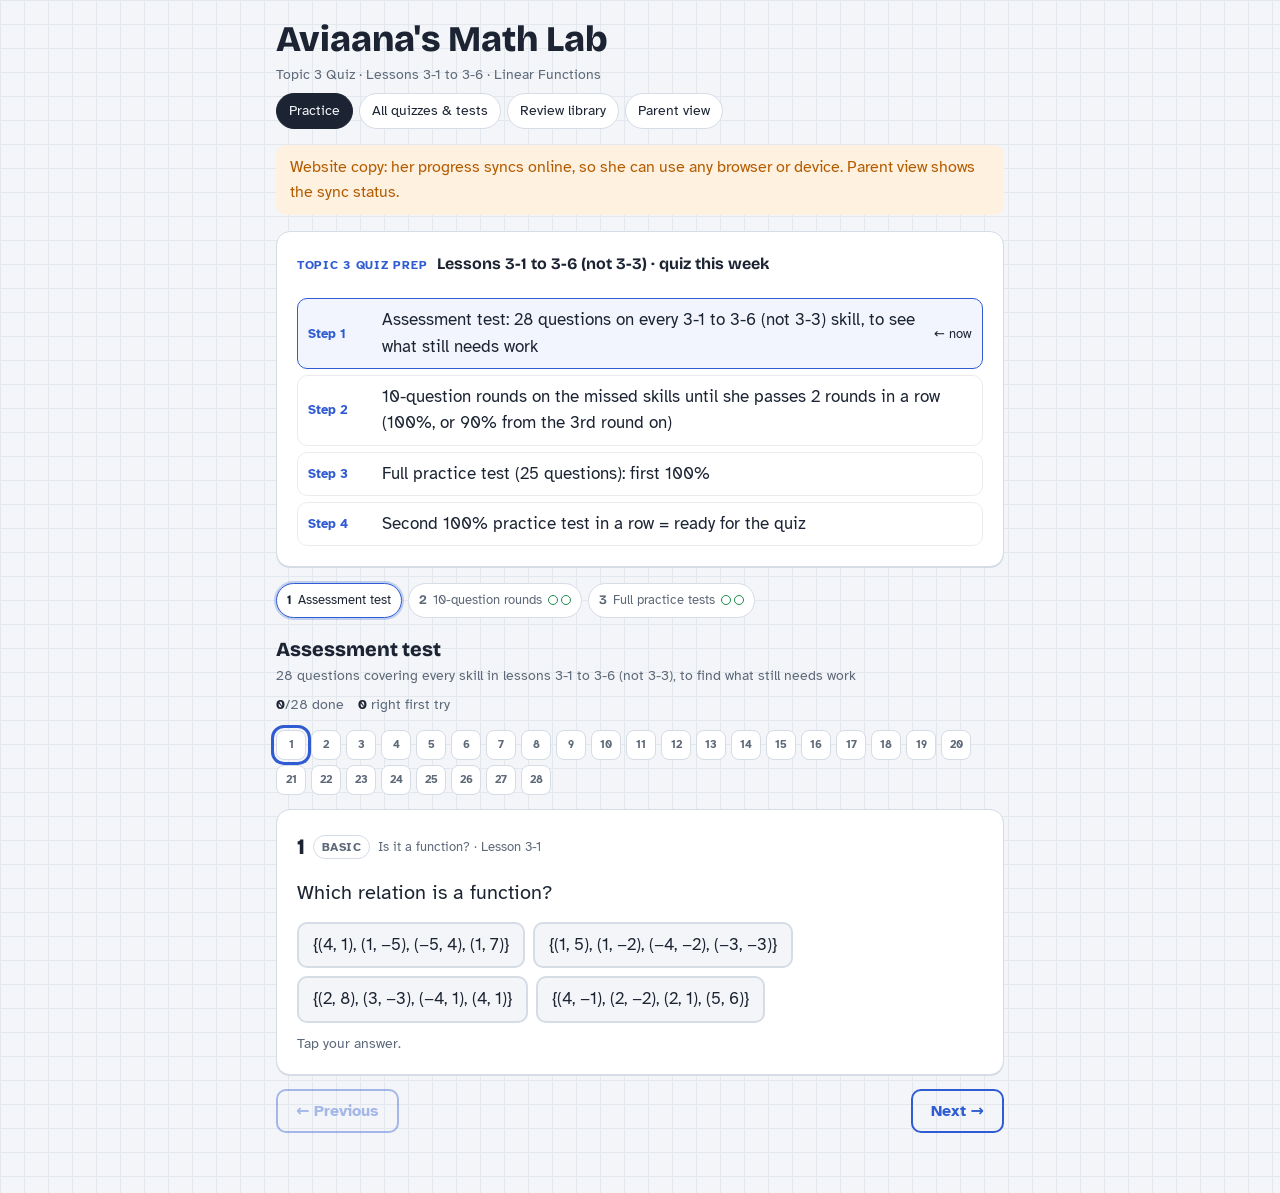
==== commit 355ca251: "Whole-year layout, work record for Claude, progress transfer - All quizzes & tests: Topic 1 review, " ====
--- a/index.html
+++ b/index.html
@@ -191,6 +191,7 @@
       <button class="tab" id="tabParent" aria-pressed="false">Parent view</button>
     </div>
   </header>
+  <div class="fb tip" id="webnote" hidden>Website copy: her progress syncs online, so she can use any browser or device. Parent view shows the sync status.</div>
   <div class="card prep" id="prep" hidden></div>
   <div class="stages" id="stages"></div>
   <div id="practice" class="col">
@@ -1203,7 +1204,14 @@
 // ===== app =====
 const NEED_STREAK=2,LEGACY={};
 const ASSESS=[];
-ASSESS.push({id:"T3-QZ",topic:3,kind:"mid",card:"Quiz prep",name:"Topic 3 Quiz",lessons:["3-1","3-2","3-4","3-5","3-6"],span:"3-1 to 3-6 (not 3-3)",teacher:"the Topic 3 quiz (3-1, 3-2, 3-4, 3-5, 3-6)",firstL:T3Q_FIRST,testL:T3Q_TEST,n:T3Q_TEST.length,first:T3Q_FIRST.length,min:40,need:2,strNeed:2,retests:0,timeRef:true,date:null});
+// Whole-year layout (same idea as the sister lab): each topic gets Quiz 1 / Quiz 2 / Topic test once its questions are built.
+// Questions for a topic are built (and refined) the week before she starts it.
+ASSESS.push({id:"T1-REV",topic:1,kind:"chapter",card:"Topic 1 review",name:"Topic 1 Review (1-5 to 1-7)",span:"1-5 to 1-7",lessons:["1-5","1-6","1-7"],n:20,min:30});
+ASSESS.push({id:"T2-QA",topic:2,kind:"quiz",card:"Quiz 1",name:"Topic 2 Quiz 1",span:"2-1 to 2-2",lessons:["2-1","2-2"],n:20,min:30});
+ASSESS.push({id:"T2-QB",topic:2,kind:"quiz",card:"Quiz 2",name:"Topic 2 Quiz 2",span:"2-3 to 2-4",lessons:["2-3","2-4"],n:20,min:30});
+ASSESS.push({id:"T2-CH",topic:2,kind:"chapter",card:"Topic test",name:"Topic 2 Test",span:"All lessons",lessons:["2-1","2-2","2-3","2-4"],n:25,min:40});
+ASSESS.push({id:"T3-QZ",topic:3,kind:"mid",card:"Quiz (week of Nov 16)",name:"Topic 3 Quiz",lessons:["3-1","3-2","3-4","3-5","3-6"],span:"3-1 to 3-6 (not 3-3)",teacher:"the Topic 3 quiz (3-1, 3-2, 3-4, 3-5, 3-6)",firstL:T3Q_FIRST,testL:T3Q_TEST,n:T3Q_TEST.length,first:T3Q_FIRST.length,min:40,need:2,strNeed:2,retests:0,timeRef:true,date:null});
+ASSESS.push({id:"T3-CH",topic:3,kind:"chapter",card:"Topic test",name:"Topic 3 Test",span:"3-1 to 3-6 (3-3 not built yet)",lessons:["3-1","3-2","3-4","3-5","3-6"],n:25,min:40});
 
 // ===== Review library: weak spots, missed questions, test history, school results, cumulative review =====
 const HISTORY={"events": [{"d": "2026-09-29", "src": "Topic 1 worksheet 9/29 (scanned)", "skill": "t2_absEq", "res": "missed", "q": "Isolating an absolute value with a coefficient (1-7 #11, #12)", "given": "Added or multiplied instead of dividing; gave only one ± answer"}, {"d": "2026-09-29", "src": "Topic 1 worksheet 9/29 (scanned)", "skill": "t2_flip", "res": "missed", "q": "(7x − 3) ÷ (−4) < 6", "given": "Didn't flip at ×(−4), flipped at ÷7 (errors cancelled)"}, {"d": "2026-09-29", "src": "Topic 1 worksheet 9/29 (scanned)", "skill": "t1_compound", "res": "missed", "q": "Compound OR inequality (1-6)", "given": "Wrote OR as a chain: −5 ≥ x ≥ 5; dropped a negative sign in 1-6 #5"}, {"d": "2026-09-29", "src": "Topic 1 worksheet 9/29 (scanned)", "skill": "t1_word", "res": "missed", "q": "Inequality word problems", "given": "Used two variables for the same quantity; small arithmetic slip"}, {"d": "2026-09-29", "src": "Topic 1 worksheet 9/29 (scanned)", "skill": "t1_multi", "res": "first"}, {"d": "2026-09-29", "src": "Topic 1 worksheet 9/29 (scanned)", "skill": "t1_multi", "res": "first"}, {"d": "2026-09-29", "src": "Topic 1 worksheet 9/29 (scanned)", "skill": "t2_absIneq", "res": "first"}, {"d": "2026-10-25", "src": "Topic 2 practice set 10/25", "skill": "t2_slope", "res": "first"}, {"d": "2026-10-25", "src": "Topic 2 practice set 10/25", "skill": "t2_slope", "res": "first"}, {"d": "2026-10-25", "src": "Topic 2 practice set 10/25", "skill": "t2_slope", "res": "first"}, {"d": "2026-10-25", "src": "Topic 2 practice set 10/25", "skill": "t2_siPoint", "res": "first"}, {"d": "2026-10-25", "src": "Topic 2 practice set 10/25", "skill": "t2_siPoint", "res": "first"}, {"d": "2026-10-25", "src": "Topic 2 practice set 10/25", "skill": "t2_siWord", "res": "first"}, {"d": "2026-10-25", "src": "Topic 2 practice set 10/25", "skill": "t2_siWord", "res": "first"}, {"d": "2026-10-25", "src": "Topic 2 practice set 10/25", "skill": "t2_psWrite", "res": "first"}, {"d": "2026-10-25", "src": "Topic 2 practice set 10/25", "skill": "t2_psWrite", "res": "first"}, {"d": "2026-10-25", "src": "Topic 2 practice set 10/25", "skill": "t2_stdConvert", "res": "first"}, {"d": "2026-10-25", "src": "Topic 2 practice set 10/25", "skill": "t2_stdConvert", "res": "first"}, {"d": "2026-10-25", "src": "Topic 2 practice set 10/25", "skill": "t2_stdWord", "res": "first"}, {"d": "2026-10-25", "src": "Topic 2 practice set 10/25", "skill": "t2_perpSlope", "res": "first"}, {"d": "2026-10-25", "src": "Topic 2 practice set 10/25", "skill": "t2_perpLine", "res": "first"}, {"d": "2026-10-25", "src": "Topic 2 practice set 10/25", "skill": "t2_perpClassify", "res": "first"}, {"d": "2026-10-25", "src": "Topic 2 practice set 10/25", "skill": "t2_absEq", "res": "first"}, {"d": "2026-10-25", "src": "Topic 2 practice set 10/25", "skill": "t2_flip", "res": "first"}, {"d": "2026-10-25", "src": "Topic 2 practice set 10/25", "skill": "t2_siPoint", "res": "helped", "given": "y = −½x + 3"}, {"d": "2026-10-25", "src": "Topic 2 practice set 10/25", "skill": "t2_siWord", "res": "helped", "given": "4"}, {"d": "2026-10-25", "src": "Topic 2 practice set 10/25", "skill": "t2_psWrite", "res": "missed", "given": "y − 4 = −2(x − 1) for the point (−1, 4)"}, {"d": "2026-10-25", "src": "Topic 2 practice set 10/25", "skill": "t2_psWord", "res": "missed", "given": "20 cm (candle problem; answer 22)"}, {"d": "2026-10-25", "src": "Topic 2 practice set 10/25", "skill": "t2_psWord", "res": "helped", "given": "41.50"}, {"d": "2026-10-25", "src": "Topic 2 practice set 10/25", "skill": "t2_stdConvert", "res": "helped", "given": "2x − 3y = 15"}, {"d": "2026-10-25", "src": "Topic 2 practice set 10/25", "skill": "t2_stdWord", "res": "helped", "given": "(0, 120) meaning"}, {"d": "2026-10-25", "src": "Topic 2 practice set 10/25", "skill": "t2_perpSlope", "res": "missed", "given": "4 (same slope; answer −1/4)"}, {"d": "2026-10-25", "src": "Topic 2 practice set 10/25", "skill": "t2_perpLine", "res": "helped", "given": "y = (5/2)x − 13"}, {"d": "2026-10-25", "src": "Topic 2 practice set 10/25", "skill": "t2_absIneq", "res": "helped", "given": "x < −4 or x > 3"}, {"d": "2026-10-27", "src": "Topic 2 error-focus test (17/20)", "skill": "t2_stdWord", "res": "missed", "q": "The snack stand's sales are modeled by 15x + 5y = 195, where x = cases of water and y = bags of ice. Which statement is true?", "given": "(0, 13) means: 13 cases of water were sold and no bags of ice.", "correct": "(13, 0) means: if no bags of ice were sold, 13 cases of water were sold."}, {"d": "2026-10-27", "src": "Topic 2 error-focus test (17/20)", "skill": "t2_psWord", "res": "missed", "q": "A 3-mile taxi ride costs $7.00 and a 9-mile ride costs $16.00. What does a 16-mile ride cost?", "given": "1.5", "correct": "$26.50"}, {"d": "2026-10-27", "src": "Topic 2 error-focus test (17/20)", "skill": "t2_perpLine", "res": "missed", "q": "Which line is perpendicular to 2x + 3y = −6 and passes through (−4, 6)?", "given": "y = −(3/2)x", "correct": "y = (3/2)x + 12"}, {"d": "2026-10-27", "src": "Topic 2 error-focus test (17/20)", "skill": "t2_absIneq", "res": "first"}, {"d": "2026-10-27", "src": "Topic 2 error-focus test (17/20)", "skill": "t2_flip", "res": "first"}, {"d": "2026-10-27", "src": "Topic 2 error-focus test (17/20)", "skill": "t2_perpSlope", "res": "first"}, {"d": "2026-10-27", "src": "Topic 2 error-focus test (17/20)", "skill": "t2_perpSlope", "res": "first"}, {"d": "2026-10-27", "src": "Topic 2 error-focus test (17/20)", "skill": "t2_psWord", "res": "first"}, {"d": "2026-10-27", "src": "Topic 2 error-focus test (17/20)", "skill": "t2_psWord", "res": "first"}, {"d": "2026-10-27", "src": "Topic 2 error-focus test (17/20)", "skill": "t2_psWrite", "res": "first"}, {"d": "2026-10-27", "src": "Topic 2 error-focus test (17/20)", "skill": "t2_psWrite", "res": "first"}, {"d": "2026-10-27", "src": "Topic 2 error-focus test (17/20)", "skill": "t2_psWrite", "res": "first"}, {"d": "2026-10-27", "src": "Topic 2 error-focus test (17/20)", "skill": "t2_siPoint", "res": "first"}, {"d": "2026-10-27", "src": "Topic 2 error-focus test (17/20)", "skill": "t2_siPoint", "res": "first"}, {"d": "2026-10-27", "src": "Topic 2 error-focus test (17/20)", "skill": "t2_siWord", "res": "first"}, {"d": "2026-10-27", "src": "Topic 2 error-focus test (17/20)", "skill": "t2_siWord", "res": "first"}, {"d": "2026-10-27", "src": "Topic 2 error-focus test (17/20)", "skill": "t2_siWord", "res": "first"}, {"d": "2026-10-27", "src": "Topic 2 error-focus test (17/20)", "skill": "t2_stdConvert", "res": "first"}, {"d": "2026-10-27", "src": "Topic 2 error-focus test (17/20)", "skill": "t2_stdConvert", "res": "first"}, {"d": "2026-10-27", "src": "Topic 2 error-focus test (17/20)", "skill": "t2_stdConvert", "res": "first"}, {"d": "2026-10-28", "src": "Topic 2 mastery test (18/20)", "skill": "t2_stdWord", "res": "missed", "q": "The snack stand's sales are modeled by 12x + 6y = 72, where x = cases of water and y = bags of ice. Which statement is true?", "given": "(12, 0) means: 12 cases of water were sold and no bags of ice.", "correct": "(0, 12) means: if no cases of water were sold, 12 bags of ice were sold."}, {"d": "2026-10-28", "src": "Topic 2 mastery test (18/20)", "skill": "t2_perpClassify", "res": "missed", "q": "Are 5x − 2y = −8 and y = (2/5)x − 5 parallel, perpendicular, or neither?", "given": "Parallel", "correct": "Neither"}, {"d": "2026-10-28", "src": "Topic 2 mastery test (18/20)", "skill": "t2_absEq", "res": "first"}, {"d": "2026-10-28", "src": "Topic 2 mastery test (18/20)", "skill": "t2_absIneq", "res": "first"}, {"d": "2026-10-28", "src": "Topic 2 mastery test (18/20)", "skill": "t2_flip", "res": "first"}, {"d": "2026-10-28", "src": "Topic 2 mastery test (18/20)", "skill": "t2_perpLine", "res": "first"}, {"d": "2026-10-28", "src": "Topic 2 mastery test (18/20)", "skill": "t2_perpLine", "res": "first"}, {"d": "2026-10-28", "src": "Topic 2 mastery test (18/20)", "skill": "t2_perpSlope", "res": "first"}, {"d": "2026-10-28", "src": "Topic 2 mastery test (18/20)", "skill": "t2_perpWord", "res": "first"}, {"d": "2026-10-28", "src": "Topic 2 mastery test (18/20)", "skill": "t2_psConvert", "res": "first"}, {"d": "2026-10-28", "src": "Topic 2 mastery test (18/20)", "skill": "t2_psWord", "res": "first"}, {"d": "2026-10-28", "src": "Topic 2 mastery test (18/20)", "skill": "t2_psWord", "res": "first"}, {"d": "2026-10-28", "src": "Topic 2 mastery test (18/20)", "skill": "t2_psWrite", "res": "first"}, {"d": "2026-10-28", "src": "Topic 2 mastery test (18/20)", "skill": "t2_siPoint", "res": "first"}, {"d": "2026-10-28", "src": "Topic 2 mastery test (18/20)", "skill": "t2_siWord", "res": "first"}, {"d": "2026-10-28", "src": "Topic 2 mastery test (18/20)", "skill": "t2_slope", "res": "first"}, {"d": "2026-10-28", "src": "Topic 2 mastery test (18/20)", "skill": "t2_stdConvert", "res": "first"}, {"d": "2026-10-28", "src": "Topic 2 mastery test (18/20)", "skill": "t2_stdInt", "res": "first"}, {"d": "2026-10-28", "src": "Topic 2 mastery test (18/20)", "skill": "t2_stdSlope", "res": "first"}, {"d": "2026-10-28", "src": "Topic 2 mastery test (18/20)", "skill": "t2_stdWord", "res": "first"}, {"d": "2026-11-01", "src": "Unit 2 quiz practice test 1 (15/20)", "skill": "t2_siPoint", "res": "missed", "q": "Write the equation of the line with slope 2/3 through (3, 1) in slope-intercept form.", "given": "y = (2/3)x + 1", "correct": "y = (2/3)x − 1"}, {"d": "2026-11-01", "src": "Unit 2 quiz practice test 1 (15/20)", "skill": "t2_graphToEq", "res": "missed", "q": "Which equation is shown in the graph?", "given": "y = 3x + 2", "correct": "y = −3x + 2"}, {"d": "2026-11-01", "src": "Unit 2 quiz practice test 1 (15/20)", "skill": "t2_stdInt", "res": "missed", "q": "What are the intercepts of 4x − 5y = 20?", "given": "x-intercept −4, y-intercept 5", "correct": "x-intercept 5, y-intercept −4"}, {"d": "2026-11-01", "src": "Unit 2 quiz practice test 1 (15/20)", "skill": "t2_stdWord", "res": "missed", "q": "The pizza shop's sales are modeled by 15x + 6y = 330, where x = large pizzas and y = small pizzas. Which statement is true?", "given": "(0, 55) means: 55 large pizzas were sold.", "correct": "(0, 55) means: if no large pizzas were sold, 55 small pizzas were sold."}, {"d": "2026-11-01", "src": "Unit 2 quiz practice test 1 (15/20)", "skill": "t2_perpWord", "res": "missed", "q": "A pipe runs through (0, 0) and (6, −3). A drain line meets it at a right angle at (6, −3). Which equation describes the drain line?", "given": "y = −(1/2)x", "correct": "y = 2x − 15"}, {"d": "2026-11-01", "src": "Unit 2 quiz practice test 1 (15/20)", "skill": "t2_eqToGraph", "res": "first"}, {"d": "2026-11-01", "src": "Unit 2 quiz practice test 1 (15/20)", "skill": "t2_horizVert", "res": "first"}, {"d": "2026-11-01", "src": "Unit 2 quiz practice test 1 (15/20)", "skill": "t2_interceptError", "res": "first"}, {"d": "2026-11-01", "src": "Unit 2 quiz practice test 1 (15/20)", "skill": "t2_matchLine", "res": "first"}, {"d": "2026-11-01", "src": "Unit 2 quiz practice test 1 (15/20)", "skill": "t2_perpClassify", "res": "first"}, {"d": "2026-11-01", "src": "Unit 2 quiz practice test 1 (15/20)", "skill": "t2_perpLine", "res": "first"}, {"d": "2026-11-01", "src": "Unit 2 quiz practice test 1 (15/20)", "skill": "t2_perpSlope", "res": "first"}, {"d": "2026-11-01", "src": "Unit 2 quiz practice test 1 (15/20)", "skill": "t2_psConvert", "res": "first"}, {"d": "2026-11-01", "src": "Unit 2 quiz practice test 1 (15/20)", "skill": "t2_psWord", "res": "first"}, {"d": "2026-11-01", "src": "Unit 2 quiz practice test 1 (15/20)", "skill": "t2_psWrite", "res": "first"}, {"d": "2026-11-01", "src": "Unit 2 quiz practice test 1 (15/20)", "skill": "t2_siWord", "res": "first"}, {"d": "2026-11-01", "src": "Unit 2 quiz practice test 1 (15/20)", "skill": "t2_slope", "res": "first"}, {"d": "2026-11-01", "src": "Unit 2 quiz practice test 1 (15/20)", "skill": "t2_stdConvert", "res": "first"}, {"d": "2026-11-01", "src": "Unit 2 quiz practice test 1 (15/20)", "skill": "t2_stdSlope", "res": "first"}, {"d": "2026-11-01", "src": "Unit 2 quiz practice test 1 (15/20)", "skill": "t2_stdTwoPoints", "res": "first"}], "tests": [{"d": "2026-09-29", "name": "Topic 1 Inequality Check (1-5 to 1-7)", "score": null, "total": 21, "note": "Worksheet weak spots recorded from the scan; online results weren't saved.", "link": "archive/topic1-inequality-check.html", "orig": "https://claude.ai/artifact/CiusYKYHg9dJgzkdqCCDFQ"}, {"d": "2026-10-25", "name": "Topic 2 practice set", "score": 17, "total": 27, "note": "17 first try, 7 with the walkthrough, 3 still missed", "link": "archive/topic2-practice-set.html", "orig": "https://claude.ai/artifact/BRtxMjuanqcgR6fmm4QRxC"}, {"d": "2026-10-27", "name": "Topic 2 error-focus test", "score": 17, "total": 20, "missed": ["t2_stdWord", "t2_psWord", "t2_perpLine"], "link": "archive/topic2-test-series.html", "orig": "https://claude.ai/artifact/DCj1iGBPPWgYazBVaDgdPT"}, {"d": "2026-10-28", "name": "Topic 2 mastery test", "score": 18, "total": 20, "missed": ["t2_stdWord", "t2_perpClassify"], "link": "archive/topic2-test-series.html", "orig": "https://claude.ai/artifact/DCj1iGBPPWgYazBVaDgdPT"}, {"d": "2026-11-01", "name": "Unit 2 quiz practice test 1", "score": 15, "total": 20, "missed": ["t2_siPoint", "t2_graphToEq", "t2_stdInt", "t2_stdWord", "t2_perpWord"], "link": "archive/topic2-test-series.html", "orig": "https://claude.ai/artifact/DCj1iGBPPWgYazBVaDgdPT"}]};
@@ -1323,6 +1331,32 @@
   if(d.sdelok){window.__pcode=(document.getElementById("sdcode")||{}).value||"";deleteSchool(d.sdelok);window.__pcode="";return}
 });
 
+// ===== Work record for Claude + moving progress between the Claude page and the website (same as the sister lab) =====
+function workRecordText(){const S2=skillStats(),rows=testRows();const L=[`Aviaana's Math Lab work record (${new Date().toLocaleString()})`,"","Tests and rounds (newest first):"];
+  rows.slice(0,60).forEach(t=>L.push(`- ${t.d} | ${t.name} | ${t.kind==="school"?(t.scoreText||"—"):t.score==null?"—":t.score+"/"+t.total} | missed: ${t.kind==="school"?(t.missedLessons.join(", ")||"—"):(t.missed||[]).map(k=>SK[k]||k).join(", ")||"—"}`));
+  L.push("","Skills (lesson | skill | first try | last missed | status):");
+  Object.keys(S2).filter(k=>G[k]&&S2[k].status!=="new").sort((a,b)=>LIB_LESSONS.indexOf(LESSON[a])-LIB_LESSONS.indexOf(LESSON[b])).forEach(k=>{const x=S2[k];L.push(`- ${LESSON[k]} | ${SK[k]} | ${x.first}/${x.n} | ${x.lastMissD||"—"} | ${STL[x.status][1]}${(x.school||[]).length?" | school: "+x.school.map(s=>s.title).join(", "):""}`)});
+  return L.join("\n")}
+let recT=null;function pushRecord(){if(!db)return;clearTimeout(recT);recT=setTimeout(async()=>{try{await db.doc("results/record").set({text:workRecordText(),current:CUR,updatedAt:new Date().toISOString()})}catch(e){}},1500)}
+async function pushState(id,st){if(!db)return;try{await db.doc("progress/"+storeKey(id)).set({id,json:JSON.stringify(st),updatedAt:st.updatedAt,streak:st.streak,rounds:st.rounds.length,proficient:st.proficient})}catch(e){}}
+function exportAll(){const out={app:"avi-mathlab",at:Date.now(),store:{},school:SCHOOL};for(const id in STORE){if(!untouched(STORE[id]))out.store[id]=STORE[id]}return JSON.stringify(out)}
+async function importAll(text){let o;try{o=JSON.parse(text.trim())}catch(e){return"That doesn't look like copied progress. Copy it again and paste the whole thing."}
+  if(!o||o.app!=="avi-mathlab"||!o.store)return"That doesn't look like Aviaana's Math Lab progress.";let n=0,k=0;
+  for(const id in o.store){const st=o.store[id];if(!AM(id)||!st||!st.rounds)continue;st.id=id;const loc=STORE[id];
+    if(!loc||untouched(loc)||(st.updatedAt||0)>(loc.updatedAt||0)){STORE[id]=st;lsSet("avlab2:"+storeKey(id),st);await pushState(id,st);n++}else k++}
+  let ns=0;for(const s of (o.school||[])){if(SCHOOL.some(x=>x.id===s.id))continue;SCHOOL.push(s);ns++;if(db)try{await db.doc("school/"+s.id).set(s)}catch(e){}}
+  ITEMS={};S=STORE[CUR]||S;pushRecord();return`Loaded ${n} quiz/test record(s)${ns?` and ${ns} school result(s)`:""}${k?`; kept ${k} that were already newer here`:""}.`}
+function copyOut(t,boxId,okMsg){const m=document.getElementById(boxId);const esc=t.replace(/&/g,"&amp;").replace(/</g,"&lt;");const fallback=()=>{if(m)m.innerHTML=`<p class="note">Your browser blocked copying. Select all the text below and copy it.</p><textarea class="in" style="width:100%;height:120px">${esc}</textarea>`};
+  try{navigator.clipboard.writeText(t).then(()=>{if(m)m.innerHTML=`<div class="fb ok">${okMsg}</div>`},fallback)}catch(e){fallback()}}
+function extraParentHTML(){return`<div class="card"><h3 class="rtitle" style="font-size:17px">Work record for Claude</h3><p class="note">Every test, round and school result, plus how she's doing on each skill. ${SYNC.mode==="web"?"It's also saved online automatically, so Claude can read it without copying.":"Copy it and paste it into Claude."} The <b>Review library</b> tab shows the same information.</p><div class="actions"><button class="btn ghost" data-copyrec="1">Copy work record</button></div><div id="rmsg"></div></div>
+  <div class="card"><h3 class="rtitle" style="font-size:17px">Move progress between the Claude page and the website</h3><p class="note">The Claude page and the website (mjredo.github.io/avi-math) keep separate records. To bring everything into one place: on the page that has the work, click <b>Copy all progress</b>. On the other page, paste it below and click <b>Load progress</b>. Newer work always wins, so nothing she's done gets overwritten by an older copy.</p>
+  <div class="actions"><button class="btn ghost" data-exportall="1">Copy all progress</button></div><div id="xmsg"></div>
+  <textarea class="in" id="imptext" style="width:100%;height:90px;margin-top:8px" placeholder="Paste copied progress here"></textarea><div class="actions"><button class="btn ghost" data-importall="1">Load progress</button></div><div id="imsg"></div></div>`}
+document.addEventListener("click",e=>{const t=e.target.closest("button");if(!t)return;const d=t.dataset;
+  if(d.exportall){copyOut(exportAll(),"xmsg","Copied. Open the other page, go to Parent view, paste it in the box and click Load progress.");return}
+  if(d.importall){const v=(document.getElementById("imptext")||{}).value||"";importAll(v).then(msg=>{renderParent();const m=document.getElementById("imsg");if(m)m.innerHTML=`<div class="fb ${/^Loaded/.test(msg)?"ok":"no"}">${msg}</div>`});return}
+  if(d.copyrec){copyOut(workRecordText(),"rmsg","Copied. Paste it into Claude.");return}});
+
 const AM=id=>ASSESS.find(a=>a.id===id)||dynAssess(id);
 const storeKey=id=>LEGACY[id]||id;
 const needOf=id=>(AM(id)||{}).need||NEED_STREAK,need=()=>needOf(CUR),isMid=(a=A())=>!!a&&a.kind==="mid";
@@ -1350,7 +1384,7 @@
   const c=lsGet("avlab3:current");if(c&&AM(c))CUR=c}
 function open(id){CUR=id;if(!STORE[id])STORE[id]=newState();S=STORE[id];const wu=A().kind==="warmup"&&S.rounds.length===1&&!S.rounds[0].finishedAt&&S.rounds[0].builtOn!==todayISO()&&!Object.values(S.rounds[0].items||{}).some(x=>x.tries);if(wu){S.rounds[0].specs=null;S.rounds[0].items={}}
   if(!S.rounds[0].specs&&!(id==="T2-Q2")){S.rounds[0].builtOn=todayISO();S.rounds[0].startedAt=Date.now();S.rounds[0].specs=firstSpecs();delete ITEMS[id+":0"];save()}if(S.cur.q!=="summary"&&S.cur.q>=items().length)S.cur.q=0;lsSet("avlab3:current",id);flash={}}
-function save(push=true){S.updatedAt=Date.now();lsSet("avlab2:"+storeKey(CUR),S);if(push)queueSync()}
+function save(push=true){S.updatedAt=Date.now();lsSet("avlab2:"+storeKey(CUR),S);if(push){queueSync();pushRecord()}}
 let syncT=null;function queueSync(){if(!db)return;clearTimeout(syncT);const key=storeKey(CUR),snap=S;syncT=setTimeout(async()=>{try{await db.doc("progress/"+key).set({id:snap.id||CUR,json:JSON.stringify(snap),updatedAt:snap.updatedAt,streak:snap.streak,rounds:snap.rounds.length,proficient:snap.proficient})}catch(e){}},800)}
 
 // ---------- weak-skill pool (for re-test questions in a first round) ----------
@@ -1562,7 +1596,7 @@
   h+=`<div class="card override"><h3 class="rtitle" style="font-size:17px">Parent override</h3><p class="note">Move ${A().name} to a later step without finishing the current one. This needs the parent code.${(S.overrides||[]).length?` Used ${(S.overrides||[]).length} time(s) here: ${(S.overrides||[]).map(o=>o.to+" ("+new Date(o.at).toLocaleDateString()+")").join(", ")}.`:""}</p>
   <p class="note">Type the parent code, <b>or</b> answer this parent check: ${(PCH||newPCH(),PCH).q}</p><div class="answer"><input class="in" id="pcode" type="password" autocomplete="off" placeholder="Code or answer" aria-label="Parent code or answer"></div>
   <div class="actions"><button class="btn ghost" data-override="strengthen">Skip to 10-question rounds</button><button class="btn ghost" data-override="test">Skip to ${T3}</button><button class="btn ghost" data-override="ready">Mark as ${mid?"ready":"mastered"}</button></div><div id="pmsg"></div></div>`;
-  h+=`<div class="card"><h3 class="rtitle" style="font-size:17px">Send results to Claude</h3><p class="note">Copies a short summary of every round in ${A().name} so you can paste it into Claude (useful when she practices on the web copy, where Claude can't see her progress).</p><div class="actions"><button class="btn ghost" data-copyres="1">Copy results</button></div><div id="cmsg"></div></div>`;
+  h+=`<div class="card"><h3 class="rtitle" style="font-size:17px">Send results to Claude</h3><p class="note">Copies a short summary of every round in ${A().name} so you can paste it into Claude.</p><div class="actions"><button class="btn ghost" data-copyres="1">Copy results</button></div><div id="cmsg"></div></div>`;h+=extraParentHTML();
   document.getElementById("parent").innerHTML=h}
 function showTab(id){const map={tabPractice:"practice",tabCourse:"course",tabReview:"review",tabParent:"parent"};for(const k in map){const on=k===id;document.getElementById(map[k]).hidden=!on;document.getElementById(k).setAttribute("aria-pressed",String(on))}
   document.getElementById("stages").hidden=id!=="tabPractice";if(id!=="tabPractice")document.getElementById("prep").hidden=true;else renderPrep();if(id==="tabParent"){PCH=null;renderParent()}if(id==="tabCourse")renderCourse();if(id==="tabReview")renderReview()}
@@ -1579,7 +1613,7 @@
     h+=`<section class="topic"><div class="thead"><span class="tnum">Topic ${T.t}</span><span class="tname">${T.name}</span>${T.done?'<span class="pill">Done</span>':""}</div>
     <details${as.length?" open":""}><summary>${T.lessons.length} lessons</summary><ul class="lessons">${T.lessons.map(l=>`<li><b>${l[0]}</b> ${l[1]}</li>`).join("")}</ul></details>
     ${T.link?`<p class="note">Earlier practice: <a href="${T.link}" target="_blank" rel="noopener">${T.linkName}</a></p>`:""}
-    <div class="arow">${as.map(a=>{const s=statusOf(a.id);return`<button class="acard ${a.id===CUR?"cur":""}" data-open="${a.id}"><span class="aname">${a.name}</span><span class="ales">${a.span||a.lessons.join(", ")}</span><span class="st ${s.cls}">${s.txt}</span></button>`}).join("")}</div>
+    <div class="arow">${as.map(a=>{const s=statusOf(a.id);return`<button class="acard ${a.id===CUR?"cur":""}" data-open="${a.id}"><span class="aname">${a.card||a.name}</span><span class="ales">${a.span||a.lessons.join(", ")}</span><span class="st ${s.cls}">${s.txt}</span></button>`}).join("")}</div>
     ${!as.length&&!T.done?'<p class="note">Coming when the class gets here.</p>':""}</section>`}
   document.getElementById("course").innerHTML=h}
 
@@ -1623,7 +1657,7 @@
 (async()=>{let cdb=null;try{cdb=await window.claude?.use?.("db")}catch(e){cdb=null}
   if(cdb){db=cdb;SYNC.mode="claude"}else if(syncUrl()){db=remoteDb(syncUrl());SYNC.mode="web"}else return;
   try{if(await pullProgress()){ITEMS={};S=STORE[CUR];render()}}catch(e){SYNC.err=String(e.message||e)}
-  await loadSchool();if(!document.getElementById("review").hidden)renderReview();
+  await loadSchool();pushRecord();if(SYNC.mode==="web")document.getElementById("webnote").hidden=false;if(!document.getElementById("review").hidden)renderReview();
   if(SYNC.mode==="web")document.addEventListener("visibilitychange",async()=>{if(document.visibilityState!=="visible")return;try{if(await pullProgress()){ITEMS={};S=STORE[CUR];flash={};render()}}catch(e){}});
 })();
 
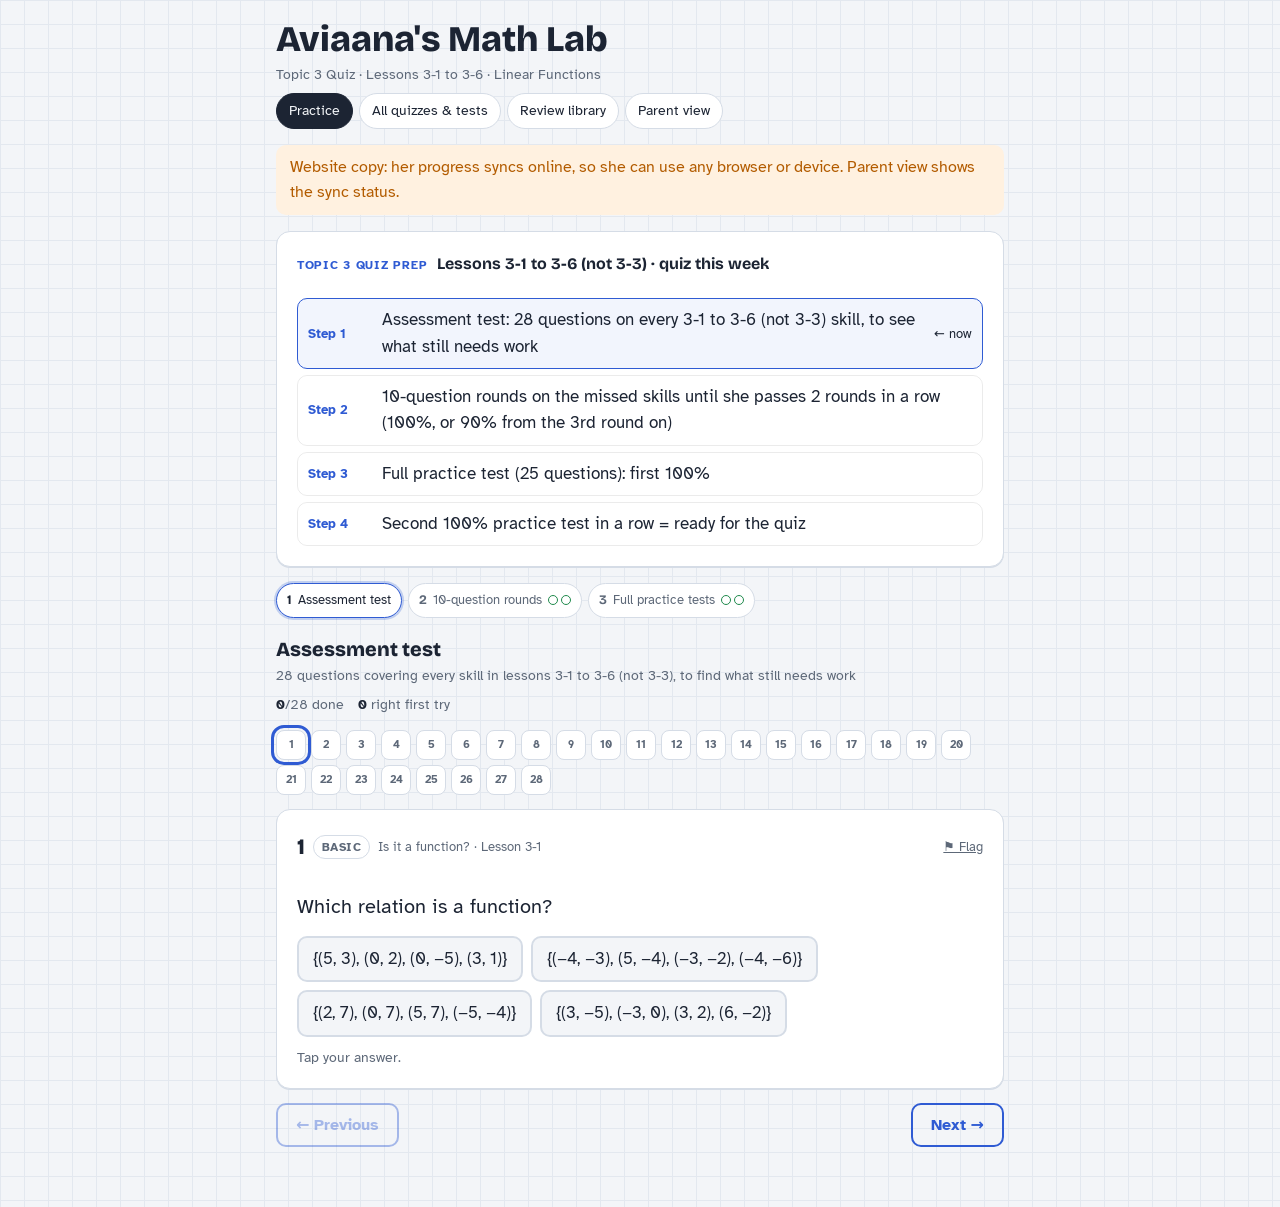
==== commit a8d133ce: "Whole-year question bank (94 skills) and quiz/test layout - Generators for every remaining lesson: 1" ====
--- a/index.html
+++ b/index.html
@@ -177,6 +177,8 @@
 .sfiles{display:flex;flex-wrap:wrap;gap:8px}
 .sfiles img{height:110px;border-radius:8px;border:1px solid var(--line);object-fit:cover}
 .fpdf{padding:8px 10px;border:1px solid var(--line);border-radius:8px}
+.flagbtn{margin-left:auto;font-size:13px;color:var(--muted)}
+.meta{display:flex;flex-wrap:wrap;gap:8px;align-items:center}
 </style>
 <div class="wrap">
   <header>
@@ -1164,6 +1166,454 @@
 // retry wrapper for every generator added after gen.js
 for(const k of Object.keys(G)){if(G[k]._w)continue;const f=G[k];G[k]=(r,o)=>{let it;for(let i=0;i<40;i++){it=f(r,o);if(it.opts.length>=4)return it}return it};G[k]._w=1}
 
+// ===== Whole-year question bank, part 1: helpers, Topic 1 (1-1 to 1-4), 3-3 =====
+function reg(key,name,lesson,vars,fn){G[key]=fn;SK[key]=name;LESSON[key]=lesson;VARS[key]=vars;(LESSON_SKILLS[lesson]=LESSON_SKILLS[lesson]||[]).push(key)}
+const N_=v=>fmt(Math.round(v*1e4)/1e4);
+const SUP=n=>`<sup>${typeof n==="number"&&n<0?"−"+(-n):n}</sup>`;
+const P_=v=>v<0?`(${fmt(v)})`:fmt(v);                 // number in parentheses if negative
+const sg=(v,first)=>first?(v<0?"−":""):(v<0?" − ":" + "); // sign joiner
+// polynomial from coefficients, highest degree first: poly([3,-2,5]) -> 3x² − 2x + 5
+function poly(cs,v="x"){let s="",first=true;const d=cs.length-1;cs.forEach((c,i)=>{if(c===0)return;const e=d-i,a=Math.abs(c);
+  const coef=e===0?fmt(a):(a===1?"":fmt(a));const vv=e===0?"":e===1?v:v+SUP(e);s+=sg(c,first)+coef+vv;first=false});return s||"0"}
+// linear factor (x + a) text
+const lf=(a,v="x")=>a===0?v:`(${v} ${a<0?"−":"+"} ${Math.abs(a)})`;
+const lfk=(k,a,v="x")=>`(${k===1?"":k===-1?"−":fmt(k)}${v} ${a<0?"−":"+"} ${Math.abs(a)})`;
+function genericPlan(r,p,good,bad,t,a,ans){return stp(r,{p,good,bad,t,a,ans})}
+
+// ---------- 1-1 Operations on Real Numbers ----------
+reg("y1_class","Classifying real numbers","1-1",["irrational","rational","set"],(r,o)=>{const v=o.v||pick(r,VARS.y1_class);
+  const sq=[4,9,16,25,36,49,64,81,100,121,144],ns=[2,3,5,6,7,8,10,11,12,13,15,17,18,20];
+  if(v==="set"){const c=pick(r,[[`√${pick(r,sq)}`.replace(/√(\d+)/,(m,n)=>"√"+n),"Integers (and rational)"],[`−${int(r,2,9)}`,"Integers (and rational)"],[`${int(r,1,9)}/${pick(r,[3,7,9,11])}`,"Rational, but not an integer"],[`√${pick(r,ns)}`,"Irrational"],["π","Irrational"],[`0.${int(r,1,9)}${int(r,1,9)}${int(r,1,9)}…(repeating)`.replace("…(repeating)","… (repeating)"),"Rational, but not an integer"]]);
+    const all=["Integers (and rational)","Rational, but not an integer","Irrational","Not a real number"];
+    return item("y1_class","Basic",`Which set does ${c[0]} belong to?`,c[1],all.filter(x=>x!==c[1]).map(x=>[x,x==="Irrational"?"Irrational numbers can't be written as a fraction of integers. Check whether this one can.":x==="Not a real number"?"Every number here is on the number line, so it's real.":"Check: can it be written as a fraction of integers? Is it a whole number or its opposite?"]),
+      [stp(r,{p:"What makes a number rational?",good:"It can be written as a fraction of two integers",bad:[["It has a decimal point","0.5 and 0.333… are rational, but so is 7."],["It's positive","Negative numbers can be rational too."]],t:"Square roots of perfect squares are integers. Square roots of other whole numbers, and π, are irrational."})],r)}
+  const want=v==="irrational";const ir=[`√${pick(r,ns)}`,"π",`${int(r,2,5)}√${pick(r,[2,3,5])}`],ra=[`√${pick(r,sq)}`,`${int(r,1,9)}/${pick(r,[4,7,9])}`,`0.${int(r,1,9)}${int(r,0,9)}`,`−${int(r,2,30)}`,`0.${int(r,1,9)}… (repeating)`];
+  const good=want?pick(r,ir):pick(r,ra);const others=shuffle(r,want?ra:ir).filter(x=>x!==good).slice(0,3);
+  return item("y1_class","Basic",`Which number is ${want?"irrational":"rational"}?`,good,others.map(x=>[x,want?(x.startsWith("√")?`${x} is a perfect square root, so it's an integer.`:"This can be written as a fraction of integers, so it's rational."):"This can't be written as a fraction of integers, so it's irrational."]),
+    [stp(r,{p:"How can you tell if a square root is rational?",good:"It's rational only if the number under the root is a perfect square",bad:[["All square roots are irrational","√25 = 5 is rational."],["All square roots are rational","√2 never ends or repeats."]],t:"π and square roots of non-perfect squares are irrational. Fractions, integers, and ending or repeating decimals are rational."})],r)});
+reg("y1_ops","Order of operations with negatives","1-1",["neg","frac"],(r,o)=>{const v=o.v||pick(r,VARS.y1_ops);
+  if(v==="frac"){const a=pick(r,[[1,2],[2,3],[3,4],[1,3]]),b=pick(r,[[1,4],[1,6],[5,6],[3,8]]),c=nz(r,-4,4);const val=(a[0]/a[1]-b[0]/b[1])*c;const [n,d]=frc(Math.round(val*24),24);
+    const good=fs(n,d);return item("y1_ops","Challenge",`Evaluate (${a[0]}/${a[1]} − ${b[0]}/${b[1]}) × ${P_(c)}.`,good,[[fs(-n,d),"Check the sign: positive times negative is negative."],[fs(...frc(Math.round((a[0]-b[0])/(a[1]-b[1]||1)*c*24),24)),"Subtract fractions with a common denominator, not top minus top and bottom minus bottom."],[fs(...frc(Math.round((a[0]/a[1]-b[0]/b[1]*c)*24),24)),"Do the parentheses first."]],
+      [stp(r,{p:"What comes first?",good:"The subtraction inside the parentheses",bad:[["Multiply first","Parentheses come before multiplying."],["Work left to right without the parentheses","Parentheses change the order."]],a:`Common denominator of ${a[1]} and ${b[1]}?`,ans:a[1]*b[1]/gcd(a[1],b[1])})],r)}
+  const a=int(r,2,6),b=nz(r,-5,5),c=int(r,2,4),d=nz(r,-9,9);const ans=-(a*a)+b*c-d;
+  return item("y1_ops","Basic",`Evaluate −${a}${SUP(2)} + ${P_(b)}(${c}) − ${P_(d)}.`,N_(ans),[[N_(a*a+b*c-d),`−${a}² means −(${a}²) = ${-a*a}. The exponent comes before the negative.`],[N_(-(a*a)+b*c+d),`Subtracting ${P_(d)} ${d<0?"means adding "+(-d):"takes "+d+" away"}.`],[N_((-(a*a)+b)*c-d),"Multiply before adding."]],
+    [stp(r,{p:`What is −${a}²?`,good:`−(${a} × ${a})`,bad:[[`(−${a}) × (−${a})`,"Without parentheses, the square applies only to the number."],[`−${a} × 2`,"Squaring isn't doubling."]],a:`−${a}${SUP(2)} = ?`,ans:-a*a}),
+     stp(r,{p:"Next?",good:`Multiply ${P_(b)}(${c})`,bad:[["Add left to right first","Multiply before adding."],["Subtract the last number first","Multiply first."]],a:`${P_(b)} × ${c} = ?`,ans:b*c})],r)});
+// ---------- 1-2 Solving Linear Equations ----------
+reg("y1_lin","Solving multi-step equations","1-2",["dist","frac"],(r,o)=>{const v=o.v||pick(r,VARS.y1_lin);const x=nz(r,-9,9);
+  if(v==="frac"){const a=pick(r,[2,3,4,5]),b=nz(r,-6,6);const X=a*x;const c=x+b;
+    return item("y1_lin","Basic",`Solve x/${a} ${b<0?"−":"+"} ${Math.abs(b)} = ${fmt(c)}.`,`x = ${fmt(X)}`,[[`x = ${fmt(x)}`,`That's x/${a}. Multiply by ${a} to get x.`],[`x = ${fmt(a*(c+b))}`,`Undo + ${b} by subtracting.`.replace("+ -","− ")],[`x = ${fmt((c-b)/a)}`,`Multiply by ${a}, don't divide.`]],
+      [stp(r,{p:"First step?",good:`${b<0?"Add":"Subtract"} ${Math.abs(b)} on both sides`,bad:[[`Multiply only x/${a} by ${a}`,"Whatever you do to one side, do to the other, and undo the adding first."],[`Divide by ${a}`,"x is divided by a, so multiply."]],a:`x/${a} = ?`,ans:x}),
+       stp(r,{p:"Then?",good:`Multiply both sides by ${a}`,bad:[[`Divide both sides by ${a}`,"Undo dividing with multiplying."],[`Add ${a}`,"x/"+a+" means divided."]],a:"x = ?",ans:X})],r)}
+  const a=pick(r,[2,3,4,5,-2,-3]),b=nz(r,-6,6),c=nz(r,-8,8),d=a*(x+b)+c;
+  return item("y1_lin","Basic",`Solve ${fmt(a)}(x ${b<0?"−":"+"} ${Math.abs(b)}) ${c<0?"−":"+"} ${Math.abs(c)} = ${fmt(d)}.`,`x = ${fmt(x)}`,[[`x = ${fmt((d-c)/a+b)}`.replace(/\.\d+/,m=>m),`After dividing by ${a}, subtract ${b}, don't add it.`],[`x = ${N_((d-c-b)/a)}`,`Distribute ${a} to both terms: ${a}x and ${a*b}.`],[`x = ${fmt(-x)}`,"Check the sign when you divide."]],
+    [stp(r,{p:"First step?",good:`Distribute the ${a}`,bad:[[`Divide everything by ${a}`,"Possible, but distributing is cleaner here, and you must divide every term."],["Add the numbers inside first","x and the number aren't like terms."]],a:`${a} × ${P_(b)} = ?`,ans:a*b}),
+     stp(r,{p:"Collect the constants.",good:`Move ${fmt(a*b+c)} to the other side`,bad:[["Divide first","Undo adding before multiplying."],["Move the x-term","The x-term stays."]],a:`${a}x = ?`,ans:d-a*b-c}),
+     stp(r,{p:"Finish.",good:`Divide by ${a}`,bad:[[`Subtract ${a}`,`${a}x means times.`],[`Multiply by ${a}`,"Undo times with divide."]],a:"x = ?",ans:x})],r)});
+// ---------- 1-3 Variable on both sides ----------
+reg("y1_both","Variables on both sides","1-3",["solve","special"],(r,o)=>{const v=o.v||pick(r,VARS.y1_both);
+  if(v==="special"){const a=nz(r,2,7),b=nz(r,-9,9),same=r()<0.5,d=same?b:b+nz(r,1,5)*sgn(r);const k=pick(r,[2,3]);
+    const q=`${k}(${a}x ${b<0?"−":"+"} ${Math.abs(b)}) = ${k*a}x ${k*d<0?"−":"+"} ${Math.abs(k*d)}`;const good=same?"Infinitely many solutions":"No solution";
+    return item("y1_both","Challenge",`How many solutions does ${q} have?`,good,[[same?"No solution":"Infinitely many solutions",`After the x-terms cancel you get ${k*b} = ${k*d}, which is ${same?"always true":"never true"}.`],["Exactly one solution, x = 0","The x-terms cancel, so there isn't one single answer."],["Exactly one solution, x = 1","The x-terms cancel."]],
+      [stp(r,{p:"Distribute, then subtract the x-term from both sides. What's left?",good:`${k*b} = ${k*d}`,bad:[[`${k*b}x = ${k*d}`,"The x-terms cancel completely."],["x = 0","No x is left after cancelling."]],t:"A true statement like 6 = 6 means every x works. A false one like 6 = 9 means none does."})],r)}
+  let a,b,c,d,x;do{a=nz(r,-8,9);c=nz(r,-8,9);x=nz(r,-8,8);b=int(r,-12,12);d=(a-c)*x+b}while(a===c||Math.abs(d)>40);
+  const t=(k)=>k===1?"x":k===-1?"−x":fmt(k)+"x";
+  return item("y1_both","Basic",`Solve ${t(a)} ${b<0?"−":"+"} ${Math.abs(b)} = ${t(c)} ${d<0?"−":"+"} ${Math.abs(d)}.`,`x = ${fmt(x)}`,[[`x = ${fmt(-x)}`,"Check signs when you move terms."],[`x = ${N_((d+b)/(a-c))}`,`Undo + ${b} by subtracting it.`.replace("+ -","− ")],[`x = ${N_((d-b)/(a+c))}`,`Subtract ${t(c)} from both sides, don't add.`],[`x = ${fmt(x+1)}`,"Check by plugging your answer back in."]].filter(z=>z[0]!==`x = ${fmt(x)}`&&!/Infinity|NaN/.test(z[0])),
+    [stp(r,{p:"Get the x-terms together.",good:`Subtract ${t(c)} from both sides`,bad:[[`Add ${t(c)} to both sides`,"Do the opposite to remove it."],["Divide by x","Never divide by the variable."]],a:`${t(a)} − ${P_(c)}x = ?x`,ans:a-c}),
+     stp(r,{p:"Now the constants.",good:`Move ${fmt(b)} to the right`,bad:[["Divide first","Undo adding first."],["Leave it","x must be alone."]],a:`${fmt(a-c)}x = ?`,ans:d-b}),
+     stp(r,{p:"Finish.",good:`Divide by ${fmt(a-c)}`,bad:[[`Subtract ${fmt(a-c)}`,"It's multiplied by x."],["Multiply","Undo times with divide."]],a:"x = ?",ans:x})],r)});
+// ---------- 1-4 Literal equations ----------
+reg("y1_lit","Literal equations and formulas","1-4",["formula","std","use"],(r,o)=>{const v=o.v||pick(r,VARS.y1_lit);
+  if(v==="std"){const a=pick(r,[2,3,4,5]),b=pick(r,[2,3,4,5,6]),c=int(r,4,20);
+    return item("y1_lit","Basic",`Solve ${a}x + ${b}y = ${c} for y.`,`y = (${c} − ${a}x)/${b}`,[[`y = (${c} + ${a}x)/${b}`,`Subtract ${a}x from both sides.`],[`y = ${c} − ${a}x/${b}`,`Divide the whole right side by ${b}.`],[`y = (${c} − ${b}x)/${a}`,"Divide by y's coefficient, not x's."]],
+      [stp(r,{p:"Get the y-term alone first.",good:`Subtract ${a}x from both sides`,bad:[[`Divide by ${a}`,"Move the x-term first."],[`Add ${a}x`,"Do the opposite to remove it."]],t:`${b}y = ${c} − ${a}x. Then divide everything by ${b}.`})],r)}
+  const F=pick(r,[["A = lw","w","A/l",[["Al","Undo times with divide."],["A − l","l multiplies w."],["l/A","A goes on top."]]],["P = 2l + 2w","l","(P − 2w)/2",[["P − 2w","Divide by 2 too."],["(P + 2w)/2","Subtract 2w."],["P/2 − w/2","Only 2w moves; then divide all by 2."]]],["A = ½bh","h","2A/b",[["A/(2b)","Multiply by 2, then divide by b."],["Ab/2","Divide by b."],["2b/A","A goes on top."]]],["d = rt","t","d/r",[["dr","Divide by r."],["r/d","d goes on top."],["d − r","r multiplies t."]]],["V = lwh","h","V/(lw)",[["Vlw","Divide by l and w."],["lw/V","V goes on top."],["V − lw","lw multiplies h."]]],["y = mx + b","x","(y − b)/m",[["(y + b)/m","Subtract b."],["y/m − b","Subtract b before dividing."],["m(y − b)","Divide by m."]]]]);
+  if(v==="use"){const l=int(r,3,12),w=int(r,2,10);const P=2*l+2*w;
+    return item("y1_lit","Word",`A rectangle's perimeter is P = 2l + 2w. If P = ${P} cm and l = ${l} cm, what is w?`,`${w} cm`,[[`${P-2*l} cm`,"Divide by 2 after subtracting 2l."],[`${(P-l)/2} cm`,"Subtract 2l, not l."],[`${P/2+l} cm`,"Subtract 2l."]].map(x=>[x[0].replace(/\.\d+/,m=>m),x[1]]),
+      [stp(r,{p:"Solve for w first.",good:"w = (P − 2l)/2",bad:[["w = P − 2l","Divide by 2 too."],["w = P/2 + l","Subtract."]],a:`w = (${P} − ${2*l})/2 = ?`,ans:w})],r)}
+  return item("y1_lit","Basic",`Solve ${F[0]} for ${F[1]}.`,`${F[1]} = ${F[2]}`,F[3].map(([x,y])=>[`${F[1]} = ${x}`,y]),
+    [stp(r,{p:`How do we solve for ${F[1]}?`,good:`Undo everything around ${F[1]}, in reverse order, just like an equation with numbers`,bad:[["Plug in numbers first","Literal equations stay with letters."],["Swap the two sides","Swapping doesn't isolate the variable."]],t:"Undo adding/subtracting first, then multiplying/dividing."})],r)});
+// ---------- 3-3 Transforming linear functions ----------
+reg("y3_trans","Transforming linear functions","3-3",["vert","horiz","stretch","write"],(r,o)=>{const v=o.v||pick(r,VARS.y3_trans);const k=nz(r,-6,6),m=nz(r,-4,4),b=int(r,-5,5);const f=lin([m,1],[b,1],"f(x)");
+  if(v==="vert")return item("y3_trans","Basic",`${f}. How is the graph of g(x) = f(x) ${k<0?"−":"+"} ${Math.abs(k)} related to the graph of f?`,`Shifted ${k>0?"up":"down"} ${Math.abs(k)}`,[[`Shifted ${k>0?"down":"up"} ${Math.abs(k)}`,`Adding ${k} outside f moves every output ${k>0?"up":"down"}.`],[`Shifted ${k>0?"right":"left"} ${Math.abs(k)}`,"A number added outside f moves it up or down, not sideways."],[`Shifted ${k>0?"left":"right"} ${Math.abs(k)}`,"Outside f means vertical."]],
+    [stp(r,{p:"Where is the number added?",good:"Outside f, to the output",bad:[["Inside f, to x","It's after f(x), so it changes outputs."],["To the slope","The slope stays the same."]],t:"Outside changes y: up for +, down for −.",a:`The y-intercept moves from ${b} to ?`,ans:b+k})],r);
+  if(v==="horiz"){const h=nz(r,-5,5);return item("y3_trans","Challenge",`f(x) = ${m===1?"":m===-1?"−":fmt(m)}x. How is the graph of g(x) = f(x ${h<0?"+":"−"} ${Math.abs(h)}) related to f?`,`Shifted ${h>0?"right":"left"} ${Math.abs(h)}`,[[`Shifted ${h>0?"left":"right"} ${Math.abs(h)}`,`Inside f, x − ${Math.abs(h)} moves the graph right ${Math.abs(h)} (the opposite of what it looks like).`.replace(`x − ${Math.abs(h)}`,h>0?`x − ${h}`:`x + ${-h}`).replace("right",h>0?"right":"left")],[`Shifted ${h>0?"up":"down"} ${Math.abs(h)}`,"A change inside f is horizontal."],[`Steeper by ${Math.abs(h)}`,"Subtracting inside doesn't change the slope."]],
+    [stp(r,{p:"Where is the change?",good:"Inside f, to the input x",bad:[["Outside f","It's inside the parentheses."],["In the slope","The slope stays the same."]],t:`f(x − h) moves the graph right h. Here h = ${h}.`})],r)}
+  if(v==="stretch"){const a=pick(r,[2,3,4,0.5]);return item("y3_trans","Challenge",`f(x) = x + ${Math.abs(b)||2}. g(x) = ${fmt(a)}·f(x). What happens to the graph?`,a>1?`Vertical stretch by a factor of ${fmt(a)}`:`Vertical compression by a factor of ${fmt(a)}`,[[a>1?`Vertical compression by a factor of ${fmt(a)}`:`Vertical stretch by a factor of ${fmt(a)}`,a>1?"Multiplying outputs by more than 1 stretches.":"Multiplying outputs by less than 1 compresses."],[`Shifted up ${fmt(a)}`,"Multiplying isn't adding."],[`Shifted right ${fmt(a)}`,"It multiplies outputs, so it's vertical."]],
+    [stp(r,{p:"What does multiplying f by a number do?",good:"Multiplies every output (y) by that number",bad:[["Adds that number to every output","That's a shift."],["Moves the graph left or right","That's a change to x."]],a:`The slope of f is 1. The slope of g is ?`,ans:a})],r)}
+  const up=r()<0.5;return item("y3_trans","Basic",`f(x) = ${lin([m,1],[b,1],"").slice(3)}. Write g(x), the graph of f shifted ${up?"up":"down"} ${Math.abs(k)}.`,lin([m,1],[b+(up?1:-1)*Math.abs(k),1],"g(x)"),[[lin([m,1],[b-(up?1:-1)*Math.abs(k),1],"g(x)"),"Up adds, down subtracts."],[lin([m+(up?1:-1)*Math.abs(k),1],[b,1],"g(x)"),"Shifting doesn't change the slope."],[lin([m,1],[b+(up?1:-1)*Math.abs(k)*m*-1,1],"g(x)"),"Shift the output, not the input."]],
+    [stp(r,{p:"Which part changes?",good:"The y-intercept (the constant)",bad:[["The slope","Shifts keep the same steepness."],["Both","Only the constant changes."]],a:"New y-intercept = ?",ans:b+(up?1:-1)*Math.abs(k)})],r)});
+
+// ===== Whole-year question bank, part 2: Topics 4, 5, 6 =====
+const tx=k=>k===1?"x":k===-1?"−x":fmt(k)+"x",ty=k=>k===1?"y":k===-1?"−y":fmt(k)+"y";
+const stdEq=(a,b,c)=>`${tx(a)} ${b<0?"−":"+"} ${ty(Math.abs(b))} = ${fmt(c)}`;
+const PT=(x,y)=>`(${fmt(x)}, ${fmt(y)})`;
+// ---------- 4-1 graphing ----------
+reg("y4_graph","Solving systems by graphing","4-1",["read","count"],(r,o)=>{const v=o.v||pick(r,VARS.y4_graph);
+  if(v==="count"){const m=nz(r,-4,4),b=int(r,-5,5),kind=pick(r,["one","none","inf"]);const k=pick(r,[2,3]);let e2;
+    if(kind==="one"){const m2=m+nz(r,1,3);e2=lin([m2,1],[int(r,-5,5),1])}else if(kind==="none"){e2=lin([m,1],[b+nz(r,1,4),1])}else{e2=`${k}y = ${tx(k*m)} ${k*b<0?"−":"+"} ${Math.abs(k*b)}`}
+    const ans={one:"Exactly one solution",none:"No solution",inf:"Infinitely many solutions"};
+    return item("y4_graph","Challenge",`How many solutions does the system have?<br>${lin([m,1],[b,1])}<br>${e2}`,ans[kind],Object.keys(ans).filter(x=>x!==kind).map(x=>[ans[x],kind==="none"?"Same slope, different y-intercepts: the lines are parallel and never meet.":kind==="inf"?"Divide the second equation by "+k+": it's the same line.":"Different slopes means the lines cross exactly once."]),
+      [stp(r,{p:"What decides the number of solutions?",good:"Compare the slopes and y-intercepts",bad:[["Compare the x-intercepts only","Slopes tell whether lines cross."],["Count the equations","Two equations can have 0, 1, or infinitely many solutions."]],t:"Different slopes → 1. Same slope, different b → 0. Same line → infinitely many."})],r)}
+  let m1,m2,x,y;do{m1=nz(r,-3,3);m2=nz(r,-3,3);x=int(r,-4,4);y=int(r,-4,4)}while(m1===m2);const b1=y-m1*x,b2=y-m2*x;if(Math.abs(b1)>6||Math.abs(b2)>6)return G.y4_graph(r,{v:"read"});
+  return item("y4_graph","Basic",`What is the solution of the system graphed below?<br>${lin([m1,1],[b1,1])} and ${lin([m2,1],[b2,1])}${plane([{line:[m1,b1]},{line:[m2,b2]},{pts:[[x,y]]}])}`,PT(x,y),[[PT(y,x),"Write the point as (x, y): x first."],[PT(0,b1),"That's where one line crosses the y-axis."],[PT(x,-y),"Read the y-value carefully."],[PT(-x,y),"Read the x-value carefully."]],
+    [stp(r,{p:"What point is the solution?",good:"The point where the two lines cross",bad:[["Where a line crosses the y-axis","That's a y-intercept of one line."],["The origin","Only if the lines cross there."]],a:`Check in the first equation: ${fmt(m1)}(${fmt(x)}) + ${P_(b1)} = ?`,ans:y})],r)});
+// ---------- 4-2 substitution ----------
+reg("y4_sub","Solving systems by substitution","4-2",["solve","word"],(r,o)=>{const v=o.v||pick(r,VARS.y4_sub);
+  if(v==="word"){const c=pick(r,[["adult tickets","student tickets",12,7],["large pizzas","small pizzas",15,9],["hardcover books","paperbacks",14,6]]);const a=int(r,4,15),s=int(r,4,15);const T=a+s,M=c[2]*a+c[3]*s;
+    return item("y4_sub","Word",`A club sold ${T} ${c[0]} and ${c[1]} in all, for $${M}. ${c[0][0].toUpperCase()+c[0].slice(1)} cost $${c[2]} and ${c[1]} cost $${c[3]}. How many ${c[0]} were sold?`,fmt(a),[[fmt(s),`That's the number of ${c[1]}.`],[fmt(Math.round(M/c[2])),"Both kinds were sold, so use both equations."],[fmt(T-a+1),"Check your answer in both equations."]],
+      [stp(r,{p:"Which system fits?",good:`x + y = ${T} and ${c[2]}x + ${c[3]}y = ${M}`,bad:[[`x + y = ${M} and ${c[2]}x + ${c[3]}y = ${T}`,"The count goes with x + y, the money with prices."],[`${c[2]}x + ${c[3]}y = ${T}`,"You need two equations."]],a:`Substitute y = ${T} − x: ${c[2]}x + ${c[3]}(${T} − x) = ${M}. What is ${c[2]-c[3]}x?`,ans:M-c[3]*T})],r)}
+  const x=nz(r,-6,6),y=nz(r,-6,6),m=nz(r,-4,4),b=y-m*x,a=nz(r,-4,4),bb=nz(r,-4,4),c=a*x+bb*y;if(a+bb*m===0)return G.y4_sub(r,{v:"solve"});
+  return item("y4_sub","Basic",`Solve by substitution:<br>${lin([m,1],[b,1])}<br>${stdEq(a,bb,c)}`,PT(x,y),[[PT(y,x),"Write the point as (x, y)."],[PT(x,m*x-b),`y = ${fmt(m)}x ${b<0?"−":"+"} ${Math.abs(b)}: keep b's sign.`],[PT(-x,m*-x+b),"Check your x-value in both equations."]],
+    [stp(r,{p:"What do we substitute?",good:`Replace y in the second equation with ${lin([m,1],[b,1]).slice(4)}`,bad:[["Replace x with y","y is the one already solved for."],["Add the equations","That's elimination."]],a:`${fmt(a)}x + ${P_(bb)}(${fmt(m)}x ${b<0?"−":"+"} ${Math.abs(b)}) = ${fmt(c)}. Combine: ?x = ${fmt(c-bb*b)}`,ans:a+bb*m}),
+     stp(r,{p:"Then?",good:"Solve for x, then put it back to get y",bad:[["Stop at x","The solution is a point (x, y)."],["Guess y","Use the first equation."]],a:"x = ?",ans:x})],r)});
+// ---------- 4-3 elimination ----------
+reg("y4_elim","Solving systems by elimination","4-3",["add","multiply"],(r,o)=>{const v=o.v||pick(r,VARS.y4_elim);let a1,b1,a2,b2,x,y;
+  do{x=nz(r,-6,6);y=nz(r,-6,6);a1=nz(r,-5,5);b1=nz(r,-5,5);if(v==="add"){a2=nz(r,-5,5);b2=-b1}else{a2=nz(r,-5,5);b2=nz(r,-5,5)}}while(a1*b2-a2*b1===0||(v==="multiply"&&(Math.abs(b2)===Math.abs(b1)||Math.abs(a2)===Math.abs(a1))));
+  const c1=a1*x+b1*y,c2=a2*x+b2*y;
+  return item("y4_elim",v==="add"?"Basic":"Challenge",`Solve by elimination:<br>${stdEq(a1,b1,c1)}<br>${stdEq(a2,b2,c2)}`,PT(x,y),[[PT(y,x),"Write the point as (x, y)."],[PT(x,-y),"Check y in both equations."],[PT(-x,y),"Check x in both equations."],[PT(x+1,y-1),"Check your answer in both equations."]],
+    [stp(r,{p:"How do we eliminate a variable?",good:v==="add"?"Add the equations, since the y-terms are opposites":"Multiply one or both equations so a variable's coefficients become opposites, then add",bad:[["Multiply the equations together","We add or subtract equations."],["Add without checking the coefficients","Only opposites cancel."]],a:v==="add"?`Adding gives ?x = ${fmt(c1+c2)}`:"What is x?",ans:v==="add"?a1+a2:x}),
+     stp(r,{p:"Then?",good:"Substitute x back into either equation to find y",bad:[["Stop at x","The solution needs y too."],["Use x for y","They're different values."]],a:"y = ?",ans:y})],r)});
+// ---------- 4-4 linear inequalities in two variables ----------
+reg("y4_ineq2","Linear inequalities in two variables","4-4",["point","graph"],(r,o)=>{const v=o.v||pick(r,VARS.y4_ineq2);const m=nz(r,-3,3),b=int(r,-4,4),op=pick(r,["<",">","≤","≥"]);const L=`y ${op} ${lin([m,1],[b,1]).slice(4)}`;
+  if(v==="graph"){const solid=op==="≤"||op==="≥",above=op===">"||op==="≥";const desc=(s,a)=>`${s?"Solid":"Dashed"} line, shade ${a?"above":"below"}`;
+    return item("y4_ineq2","Basic",`How is ${L} graphed?`,desc(solid,above),[[desc(!solid,above),"≤ and ≥ use a solid line (points on the line count). < and > use a dashed line."],[desc(solid,!above),"y > or y ≥ shades above the line. y < or y ≤ shades below."],[desc(!solid,!above),"Check both the line type and the side."]],
+      [stp(r,{p:"Solid or dashed?",good:solid?"Solid, because points on the line are included (≤ or ≥)":"Dashed, because points on the line aren't included (< or >)",bad:[[solid?"Dashed":"Solid","It depends on whether the sign includes equal."],["It depends on the slope","Only the sign decides."]],t:"Then shade above for y > or y ≥, below for y < or y ≤."})],r)}
+  const test=(x,y)=>{const R=m*x+b;return op==="<"?y<R:op===">"?y>R:op==="≤"?y<=R:y>=R};const pts=[];for(let i=0;i<60&&pts.length<8;i++){const p=[int(r,-5,5),int(r,-5,5)];if(!pts.some(q=>q[0]===p[0]&&q[1]===p[1]))pts.push(p)}
+  const g=pts.find(p=>test(...p)),bads=pts.filter(p=>!test(...p)).slice(0,3);if(!g||bads.length<3)return G.y4_ineq2(r,{v:"point"});
+  return item("y4_ineq2","Basic",`Which point is a solution of ${L}?`,PT(...g),bads.map(p=>[PT(...p),`Plug in: ${fmt(p[1])} ${op} ${fmt(m*p[0]+b)} is false.`]),
+    [stp(r,{p:"How do we test a point?",good:"Substitute x and y and check if the inequality is true",bad:[["Check if the point is on the line","A point on the line only works for ≤ or ≥, and points off the line can work."],["Look at the y-value only","Both x and y matter."]],a:`For ${PT(...g)}: ${fmt(m)}(${fmt(g[0])}) + ${P_(b)} = ?`,ans:m*g[0]+b})],r)});
+// ---------- 4-5 systems of inequalities ----------
+reg("y4_sysineq","Systems of linear inequalities","4-5",["point","word"],(r,o)=>{const v=o.v||pick(r,VARS.y4_sysineq);
+  if(v==="word"){const p1=pick(r,[3,4,5]),p2=pick(r,[6,8,10]),B=pick(r,[60,72,80]),H=int(r,12,16);const opts=[[int(r,2,6),int(r,2,6)]];
+    const ok=([x,y])=>x+y<=H&&p1*x+p2*y<=B&&x>=0&&y>=0;const cand=[];for(let x=0;x<=H+2;x++)for(let y=0;y<=H+2;y++)cand.push([x,y]);const good=pick(r,cand.filter(ok).filter(p=>p[0]>0&&p[1]>0));const bad=shuffle(r,cand.filter(p=>!ok(p)&&p[0]>0&&p[1]>0)).slice(0,3);
+    const why=([x,y])=>x+y>H?`That's ${x+y} hours, over ${H}.`:`That earns… costs $${p1*x+p2*y}, over $${B}.`.replace("earns… ","");
+    return item("y4_sysineq","Word",`Jon can spend at most ${H} hours and $${B} on two hobbies. Painting costs $${p1} per hour (x hours) and climbing costs $${p2} per hour (y hours). Which plan (x, y) fits both limits?`,PT(...good),bad.map(p=>[PT(...p),why(p)]),
+      [stp(r,{p:"Which system models this?",good:`x + y ≤ ${H} and ${p1}x + ${p2}y ≤ ${B}`,bad:[[`x + y ≥ ${H} and ${p1}x + ${p2}y ≥ ${B}`,"“At most” means ≤."],[`${p1}x + ${p2}y ≤ ${H}`,"Hours and dollars are separate limits."]],a:`Check ${PT(...good)}: ${p1}(${good[0]}) + ${p2}(${good[1]}) = ?`,ans:p1*good[0]+p2*good[1]})],r)}
+  const m1=nz(r,-2,2),b1=int(r,-3,3),m2=nz(r,-2,2),b2=int(r,-3,3);const t1=(x,y)=>y>m1*x+b1,t2=(x,y)=>y<=m2*x+b2;const all=[];for(let x=-5;x<=5;x++)for(let y=-5;y<=5;y++)all.push([x,y]);
+  const g=all.filter(p=>t1(...p)&&t2(...p));const bad=all.filter(p=>!(t1(...p)&&t2(...p)));if(!g.length)return G.y4_sysineq(r,{v:"point"});const gp=pick(r,g),bp=shuffle(r,bad).slice(0,3);
+  return item("y4_sysineq","Basic",`Which point is a solution of the system?<br>y > ${lin([m1,1],[b1,1]).slice(4)}<br>y ≤ ${lin([m2,1],[b2,1]).slice(4)}`,PT(...gp),bp.map(p=>[PT(...p),!t1(...p)?"It fails the first inequality.":"It fails the second inequality."]),
+    [stp(r,{p:"A solution of a system must…",good:"Make both inequalities true",bad:[["Make at least one true","It must satisfy both."],["Lie on one of the lines","Points on a dashed line don't count."]],a:`For ${PT(...gp)}, the right side of the first inequality is ${fmt(m1)}(${fmt(gp[0])}) + ${P_(b1)} = ?`,ans:m1*gp[0]+b1})],r)});
+// ---------- 5-1 absolute value function ----------
+reg("y5_abs","The absolute value function","5-1",["vertex","eval","range"],(r,o)=>{const v=o.v||pick(r,VARS.y5_abs);const a=pick(r,[1,2,3,-1,-2,0.5]),h=nz(r,-5,5),k=int(r,-5,5);
+  const F=`f(x) = ${a===1?"":a===-1?"−":fmt(a)}|x ${h<0?"+":"−"} ${Math.abs(h)}|${k?(k<0?" − ":" + ")+Math.abs(k):""}`;
+  if(v==="eval"){const x=int(r,-6,6),ans=a*Math.abs(x-h)+k;return item("y5_abs","Basic",`${F}. What is f(${fmt(x)})?`,N_(ans),[[N_(a*(x-h)+k),"Take the absolute value of the inside before multiplying."],[N_(a*Math.abs(x+h)+k),`Inside is x ${h<0?"+":"−"} ${Math.abs(h)}.`],[N_(Math.abs(a*(x-h)+k)),"Only the inside gets the absolute value."]],
+    [stp(r,{p:"First?",good:`Work out the inside: ${fmt(x)} ${h<0?"+":"−"} ${Math.abs(h)}`,bad:[["Multiply by a first","Inside the bars comes first."],["Drop the bars","The bars make it positive."]],a:`|${fmt(x-h)}| = ?`,ans:Math.abs(x-h)})],r)}
+  if(v==="range"){const up=a>0;return item("y5_abs","Challenge",`${F}. What is the range?`,up?`y ≥ ${fmt(k)}`:`y ≤ ${fmt(k)}`,[[up?`y ≤ ${fmt(k)}`:`y ≥ ${fmt(k)}`,up?"a > 0 so it opens up: the vertex is the lowest point.":"a < 0 so it opens down: the vertex is the highest point."],[`y ≥ ${fmt(h)}`,"The range uses the vertex's y-value, k."],["All real numbers","An absolute value graph stops at its vertex."]],
+    [stp(r,{p:"Which way does it open?",good:up?"Up, because a is positive":"Down, because a is negative",bad:[[up?"Down":"Up","Look at the sign of the number in front."],["It depends on h","h only moves it sideways."]],a:"The vertex's y-value is ?",ans:k})],r)}
+  return item("y5_abs","Basic",`What is the vertex of the graph of ${F}?`,PT(h,k),[[PT(-h,k),`|x − h| has vertex at x = h. Here the inside is x ${h<0?"+":"−"} ${Math.abs(h)}, so h = ${fmt(h)}.`],[PT(k,h),"Write (h, k): x first."],[PT(h,-k),"The k outside is the y-value as written."]],
+    [stp(r,{p:"In f(x) = a|x − h| + k, the vertex is…",good:"(h, k)",bad:[["(−h, k)","The form already has the minus: read h with care."],["(a, k)","a stretches; it doesn't move the vertex."]],a:"h = ?",ans:h})],r)});
+// ---------- 5-2 piecewise ----------
+reg("y5_piece","Piecewise-defined functions","5-2",["eval","word"],(r,o)=>{const v=o.v||pick(r,VARS.y5_piece);
+  if(v==="word"){const base=pick(r,[20,25,30]),inc=int(r,3,5)*10,lim=pick(r,[2,3]),x=lim+int(r,1,3);const rate1=base,rate2=base-pick(r,[5,10]);const cost=rate1*lim+rate2*(x-lim);
+    return item("y5_piece","Word",`A rental costs $${rate1} per hour for the first ${lim} hours and $${rate2} per hour after that. What does a ${x}-hour rental cost?`,`$${cost}`,[[`$${rate1*x}`,`After ${lim} hours the price drops to $${rate2}.`],[`$${rate2*x}`,`The first ${lim} hours cost $${rate1} each.`],[`$${rate1*lim+rate2*x}`,`Only the hours after ${lim} get the lower rate.`]],
+      [stp(r,{p:"Split it into pieces.",good:`${lim} hours at $${rate1}, then ${x-lim} at $${rate2}`,bad:[[`${x} hours at $${rate2}`,"The first hours are charged at the first rate."],[`${x} hours at $${rate1}`,"The rate changes."]],a:`${lim} × ${rate1} = ?`,ans:rate1*lim})],r)}
+  const c=int(r,-2,3),m1=nz(r,-3,3),b1=int(r,-4,4),m2=nz(r,-3,3),b2=int(r,-4,4);const x=pick(r,[c-2,c-1,c,c+1,c+2]);const left=x<c;const ans=left?m1*x+b1:m2*x+b2,other=left?m2*x+b2:m1*x+b1;
+  return item("y5_piece","Basic",`f(x) = { ${lin([m1,1],[b1,1]).slice(4)}, if x < ${c} ; ${lin([m2,1],[b2,1]).slice(4)}, if x ≥ ${c} }. What is f(${fmt(x)})?`,N_(ans),[[N_(other),`${fmt(x)} is ${left?"less than":"at least"} ${c}, so use the ${left?"first":"second"} rule.`],[N_(ans+1),"Check your arithmetic."],[N_(-ans),"Check the signs."]].filter(z=>z[0]!==N_(ans)),
+    [stp(r,{p:`Which rule applies to x = ${fmt(x)}?`,good:left?`The first, because ${fmt(x)} < ${c}`:`The second, because ${fmt(x)} ≥ ${c}`,bad:[[left?"The second":"The first","Compare x with the boundary."],["Both, then add them","Each x uses exactly one rule."]],a:`f(${fmt(x)}) = ?`,ans})],r)});
+// ---------- 5-3 step functions ----------
+reg("y5_step","Step functions","5-3",["context","floor"],(r,o)=>{const v=o.v||pick(r,VARS.y5_step);
+  if(v==="floor"){const x=RD(int(r,-50,50)/10+0.05);if(Number.isInteger(x))return G.y5_step(r,{v:"floor"});const f=Math.floor(x);
+    return item("y5_step","Basic",`The greatest integer function ⌊x⌋ gives the greatest integer less than or equal to x. What is ⌊${fmt(x)}⌋?`,fmt(f),[[fmt(f+1),x<0?"For negatives, going toward 0 is going up. ⌊x⌋ always goes down.":"That rounds up. ⌊x⌋ always goes down."],[fmt(f-1),"Go down only to the next integer."],[fmt(f===0?2:-f),"Check the sign."],[fmt(x),"⌊x⌋ is always an integer."]],
+      [stp(r,{p:"Which way does ⌊x⌋ go?",good:"Down to the next integer (toward −∞)",bad:[["Toward 0","For negatives, down is away from 0."],["To the nearest integer","It always goes down."]],a:`⌊${fmt(x)}⌋ = ?`,ans:f})],r)}
+  const c=pick(r,[["Parking costs","per hour or part of an hour"],["A phone call costs","per minute or part of a minute"],["Shipping costs","per pound or part of a pound"]]),rate=pick(r,[2,3,4,5]),t=RD(int(r,11,59)/10);if(Number.isInteger(t))return G.y5_step(r,{v:"context"});const units=Math.ceil(t);
+  return item("y5_step","Word",`${c[0]} $${rate} ${c[1]}. What is the cost for ${fmt(t)} ${c[1].split(" ")[1]}s?`,`$${rate*units}`,[[`$${N_(rate*t)}`,"Any part counts as a whole unit, so round up."],[`$${rate*Math.floor(t)}`,"Part of a unit still costs a full unit."],[`$${rate*(units+1)}`,"Round up just to the next whole number."]],
+    [stp(r,{p:"How many units are charged?",good:`Round ${fmt(t)} up to the next whole number`,bad:[["Round to the nearest whole number","“Or part of” always rounds up."],["Use the exact decimal","The price jumps in steps."]],a:"Units charged = ?",ans:units})],r)});
+// ---------- 5-4 transformations of piecewise ----------
+reg("y5_ptrans","Transformations of absolute value graphs","5-4",["describe","write"],(r,o)=>{const v=o.v||pick(r,VARS.y5_ptrans);const h=nz(r,-5,5),k=nz(r,-5,5);
+  const G_=`g(x) = |x ${h<0?"+":"−"} ${Math.abs(h)}| ${k<0?"−":"+"} ${Math.abs(k)}`;const D=(hh,kk)=>`${hh>0?"Right":"Left"} ${Math.abs(hh)}, ${kk>0?"up":"down"} ${Math.abs(kk)}`;
+  if(v==="write")return item("y5_ptrans","Basic",`f(x) = |x| is shifted ${h>0?"right":"left"} ${Math.abs(h)} and ${k>0?"up":"down"} ${Math.abs(k)}. Which is the new function?`,G_,[[`g(x) = |x ${h<0?"−":"+"} ${Math.abs(h)}| ${k<0?"−":"+"} ${Math.abs(k)}`,`Right h means x − h inside (the opposite sign).`],[`g(x) = |x ${k<0?"+":"−"} ${Math.abs(k)}| ${h<0?"−":"+"} ${Math.abs(h)}`,"The horizontal shift goes inside, the vertical shift outside."],[`g(x) = |x| ${(h+k)<0?"−":"+"} ${Math.abs(h+k)}`,"Horizontal shifts go inside the bars."]],
+    [stp(r,{p:"Where does a horizontal shift go?",good:"Inside the absolute value, with the opposite sign",bad:[["Outside, added on","Outside moves it up or down."],["It multiplies x","Multiplying stretches."]],a:"The new vertex's x-value = ?",ans:h})],r);
+  return item("y5_ptrans","Basic",`How does the graph of ${G_} compare to f(x) = |x|?`,D(h,k),[[D(-h,k),"Inside the bars, x − h moves right h (opposite of the sign you see)."],[D(h,-k),"Outside: + moves up, − moves down."],[D(k,h),"The inside number is the horizontal shift."]],
+    [stp(r,{p:"What is the vertex of g?",good:`(${fmt(h)}, ${fmt(k)})`,bad:[[`(${fmt(-h)}, ${fmt(k)})`,"The inside is x − h, so read h with care."],[`(${fmt(k)}, ${fmt(h)})`,"x comes first."]],t:"f(x) = |x| has vertex (0, 0). Compare the two vertices."})],r)});
+// ---------- 6-1 rational exponents and properties ----------
+reg("y6_exp","Properties of exponents and rational exponents","6-1",["prod","power","rational","radical"],(r,o)=>{const v=o.v||pick(r,VARS.y6_exp);
+  if(v==="rational"){const c=pick(r,[[8,3,2],[27,3,2],[16,4,3],[32,5,2],[64,3,2],[81,4,3],[25,2,3],[16,2,3],[9,2,3]]);const root=Math.round(Math.pow(c[0],1/c[1])),ans=Math.pow(root,c[2]);
+    return item("y6_exp","Basic",`Evaluate ${c[0]}${SUP(c[2]+"/"+c[1])}.`,fmt(ans),[[fmt(Math.round(c[0]*c[2]/c[1])),"A fractional exponent isn't multiplication."],[fmt(root),`Take the root, then raise to the ${c[2]} power.`],[fmt(Math.pow(c[0],c[2])),`The bottom (${c[1]}) is a root.`]],
+      [stp(r,{p:`What does the ${c[2]}/${c[1]} exponent mean?`,good:`The ${c[1]==2?"square":c[1]==3?"cube":c[1]+"th"} root, raised to the ${c[2]} power`,bad:[[`Multiply by ${c[2]}/${c[1]}`,"Exponents aren't multipliers."],[`The ${c[2]} root, raised to the ${c[1]} power`,"The denominator is the root."]],a:`Root first: ${c[1]==2?"√":c[1]==3?"∛":c[1]+"th root of "}${c[0]} = ?`,ans:root})],r)}
+  if(v==="radical"){const n=pick(r,[2,3,4,5]),m=pick(r,[1,2,3,5].filter(x=>x!==n));const rad=n===2?`√(x${m>1?SUP(m):""})`:`${n===3?"∛":`<sup>${n}</sup>√`}(x${m>1?SUP(m):""})`;
+    return item("y6_exp","Basic",`Write ${rad} with a rational exponent.`,`x${SUP(m+"/"+n)}`,[[`x${SUP(n+"/"+m)}`,"The root goes in the denominator."],[`x${SUP(m*n)}`,"A root isn't a power."],[`x${SUP(m-n)}`,"Write it as a fraction: power over root."]],
+      [stp(r,{p:"Which number goes on the bottom of the exponent?",good:"The index of the root",bad:[["The power inside","The power goes on top."],["Always 2","Only square roots have index 2."]],a:"Denominator = ?",ans:n})],r)}
+  const a=nz(r,-6,8),b=nz(r,-6,8);
+  if(v==="power")return item("y6_exp","Basic",`Simplify (x${SUP(a)})${SUP(b)}.`,`x${SUP(a*b)}`,[[`x${SUP(a+b)}`,"A power of a power multiplies the exponents."],[`x${SUP(a-b)}`,"Multiply the exponents."],[`x${SUP(-a*b)}`,"Check the sign of the product."]],
+    [stp(r,{p:"Power of a power:",good:"Multiply the exponents",bad:[["Add the exponents","Adding is for multiplying powers with the same base."],["Subtract","That's for dividing."]],a:`${fmt(a)} × ${P_(b)} = ?`,ans:a*b})],r);
+  const div=r()<0.5;const ans=div?a-b:a+b;if(ans===0)return G.y6_exp(r,{v:"prod"});
+  return item("y6_exp","Basic",div?`Simplify x${SUP(a)} ÷ x${SUP(b)}.`:`Simplify x${SUP(a)} · x${SUP(b)}.`,`x${SUP(ans)}`,[[`x${SUP(div?a+b:a-b)}`,div?"Dividing subtracts exponents.":"Multiplying adds exponents."],[`x${SUP(a*b)}`,"Multiply exponents only for a power of a power."],[`x${SUP(-ans)}`,"Check the signs."]],
+    [stp(r,{p:div?"Dividing powers with the same base:":"Multiplying powers with the same base:",good:div?"Subtract the exponents":"Add the exponents",bad:[[div?"Add the exponents":"Subtract the exponents",div?"Subtract: top minus bottom.":"Add them."],["Multiply the exponents","That's for a power of a power."]],a:"New exponent = ?",ans})],r)});
+// ---------- 6-2 exponential functions ----------
+reg("y6_func","Exponential functions","6-2",["eval","table","kind"],(r,o)=>{const v=o.v||pick(r,VARS.y6_func);const a=pick(r,[1,2,3,4,5,10]),b=pick(r,[2,3,0.5,4]);
+  if(v==="kind"){const bb=pick(r,[1.05,0.8,2,0.5,1.5,0.95,3,0.25]);const g=bb>1?"Exponential growth":"Exponential decay";
+    return item("y6_func","Basic",`Is f(x) = ${a}(${fmt(bb)})${SUP("x")} exponential growth or decay?`,g,[[bb>1?"Exponential decay":"Exponential growth",bb>1?"b > 1 means it grows.":"0 < b < 1 means it decays."],["Linear growth","The variable is in the exponent, so it's exponential."],["Neither","Every exponential with b ≠ 1 grows or decays."]],
+      [stp(r,{p:"What decides growth or decay?",good:"The base b: b > 1 grows, 0 < b < 1 decays",bad:[["The starting value a","a is just the starting amount."],["The sign of x","x can be anything."]],a:"b = ?",ans:bb})],r)}
+  if(v==="table"){const xs=[0,1,2,3],ys=xs.map(x=>a*Math.pow(b,x));
+    return item("y6_func","Challenge",`Which function matches the table?${tbl("x","f(x)",xs,ys.map(y=>RD(y)))}`,`f(x) = ${a}(${fmt(b)})${SUP("x")}`,[[`f(x) = ${fmt(b)}(${a})${SUP("x")}`,"a is the value at x = 0; b is the ratio."],[`f(x) = ${N_(ys[1]-ys[0])}x + ${a}`,"The y-values multiply by the same number, so it's exponential, not linear."],[`f(x) = ${a}(${fmt(RD(ys[1]-ys[0]))})${SUP("x")}`,"b is the ratio between outputs, not the difference."]],
+      [stp(r,{p:"How do we find b from a table?",good:"Divide each output by the one before it",bad:[["Subtract each output from the next","That's for linear functions."],["Read f(1)","f(1) = a·b, not b."]],a:`${N_(ys[1])} ÷ ${N_(ys[0])} = ?`,ans:b})],r)}
+  const x=int(r,0,4),ans=a*Math.pow(b,x);
+  return item("y6_func","Basic",`f(x) = ${a}(${fmt(b)})${SUP("x")}. What is f(${x})?`,N_(ans),[[N_(Math.pow(a*b,x)),`Raise only ${fmt(b)} to the power, then multiply by ${a}.`],[N_(a*b*x),"An exponent isn't multiplication by x."],[N_(a+Math.pow(b,x)),"Multiply by a."]],
+    [stp(r,{p:"Order of operations:",good:"Exponent first, then multiply by a",bad:[["Multiply a and b first","The exponent applies only to b."],["Multiply b by x","The exponent repeats multiplication."]],a:`${fmt(b)}${SUP(x)} = ?`,ans:Math.pow(b,x)})],r)});
+// ---------- 6-3 growth and decay ----------
+reg("y6_growth","Exponential growth and decay","6-3",["rate","model","value"],(r,o)=>{const v=o.v||pick(r,VARS.y6_growth);const p=pick(r,[2,3,4,5,6,8,10,12,15,20,25]),up=r()<0.5,P0=pick(r,[500,800,1000,1200,2000,5000]);const b=RD(1+(up?1:-1)*p/100);
+  if(v==="rate")return item("y6_growth","Basic",`f(t) = ${P0}(${fmt(b)})${SUP("t")}. What is the rate of ${up?"growth":"decay"}?`,`${p}%`,[[`${fmt(Math.round(b*100))}%`,"The rate is how much it changes: 1 + r or 1 − r."],[`${fmt(b)}%`,"Convert the change to a percent."],[`${100-p}%`,up?"Subtract 1 from the base.":"Subtract the base from 1."]],
+    [stp(r,{p:`${up?"Growth":"Decay"} factor b = 1 ${up?"+":"−"} r. So r =`,good:up?"b − 1":"1 − b",bad:[["b itself","b includes the 1 for the original amount."],["b × 100","That's the factor as a percent."]],a:"r as a decimal = ?",ans:p/100})],r);
+  if(v==="model")return item("y6_growth","Word",`A town of ${P0.toLocaleString()} people ${up?"grows":"shrinks"} by ${p}% each year. Which function models it after t years?`,`P(t) = ${P0}(${fmt(b)})${SUP("t")}`,[[`P(t) = ${P0}(${fmt(RD(p/100))})${SUP("t")}`,"The factor keeps the original 100% too: 1 ± r."],[`P(t) = ${P0}(${fmt(RD(1-(up?-1:1)*p/100))})${SUP("t")}`,up?"Growing adds the rate.":"Shrinking subtracts the rate."],[`P(t) = ${P0} ${up?"+":"−"} ${p}t`,"A percent change each year is exponential, not linear."]],
+    [stp(r,{p:"What is the yearly factor?",good:`1 ${up?"+":"−"} ${p/100}`,bad:[[`${p/100}`,"That's only the change, not what's left."],[`${p}`,"Write the percent as a decimal."]],a:"Factor = ?",ans:b})],r);
+  const t=int(r,1,3),bg=RD(1+p/100),ans=RD(P0*Math.pow(bg,t));
+  return item("y6_growth","Word",`$${P0} is invested at ${p}% interest compounded yearly. How much is it worth after ${t} years?`,`$${ans.toFixed(2)}`,[[`$${(P0*(1+p/100*t)).toFixed(2)}`,"Compound interest grows on the new total each year, so it's exponential."],[`$${(P0*Math.pow(p/100,t)).toFixed(2)}`,"Use 1 + r, not r."],[`$${(P0*Math.pow(bg,t+1)).toFixed(2)}`,`Raise to the power ${t}.`]],
+    [stp(r,{p:"Which formula?",good:`A = ${P0}(1 + ${p/100})${SUP(t)}`,bad:[[`A = ${P0}(1 + ${p/100}·${t})`,"That's simple interest."],[`A = ${P0}(${p/100})${SUP(t)}`,"Keep the 1."]],a:`(${fmt(b)})${SUP(t)} = ? (to 4 decimals)`,ans:RD(Math.pow(b,t)),tol:0.0002})],r)});
+// ---------- 6-4 geometric sequences ----------
+reg("y6_geo","Geometric sequences","6-4",["ratio","term","kind"],(r,o)=>{const v=o.v||pick(r,VARS.y6_geo);const a1=pick(r,[1,2,3,4,5,-2,-3,64,81,96]),q=pick(r,[2,3,-2,0.5,-3]);const T=n=>RD(a1*Math.pow(q,n-1));const sq=[1,2,3,4].map(T).map(fmt).join(", ")+", …";
+  if(v==="kind"){const ar=r()<0.5;const s=ar?seqS(int(r,1,9),nz(r,-5,6)):sq;return item("y6_geo","Basic",`Is ${s} arithmetic or geometric?`,ar?"Arithmetic: the same number is added each time":"Geometric: each term is multiplied by the same number",[[ar?"Geometric: each term is multiplied by the same number":"Arithmetic: the same number is added each time","Check the differences and the ratios."],["Neither","One of the patterns works here."],["Both","Only a constant sequence is both."]],
+    [stp(r,{p:"How do you tell?",good:"Check the differences (arithmetic) and the ratios (geometric)",bad:[["See if it gets bigger","Both kinds can grow or shrink."],["Count the terms","The pattern decides."]],t:"Arithmetic adds a common difference d. Geometric multiplies by a common ratio r."})],r)}
+  if(v==="ratio")return item("y6_geo","Basic",`What is the common ratio of the geometric sequence ${sq}?`,fmt(q),[[fmt(RD(T(2)-T(1))),"That's the difference. A ratio divides."],[N_(1/q),"Divide a term by the one before it, not after."],[fmt(-q),"Check the sign."]],
+    [stp(r,{p:"How do you find r?",good:"Divide a term by the term before it",bad:[["Subtract consecutive terms","That's for arithmetic sequences."],["Divide the first term by the second","Later ÷ earlier."]],a:`${fmt(T(2))} ÷ ${P_(T(1))} = ?`,ans:q})],r);
+  const n=int(r,5,8);return item("y6_geo","Challenge",`What is the ${n}th term of ${sq}?`,fmt(T(n)),[[fmt(RD(a1*Math.pow(q,n))),`Use r to the power n − 1 = ${n-1}.`],[fmt(RD(a1+(n-1)*q)),"Geometric sequences multiply."],[fmt(RD(Math.pow(a1*q,n-1))),"Only r is raised to the power."]],
+    [stp(r,{p:"Explicit formula:",good:`aₙ = a₁ · r${SUP("n−1")}`,bad:[[`aₙ = a₁ + (n − 1)r`,"That's arithmetic."],[`aₙ = a₁ · r${SUP("n")}`,"Use n − 1."]],a:`r${SUP(n-1)} = ${P_(q)}${SUP(n-1)} = ?`,ans:RD(Math.pow(q,n-1))})],r)});
+// ---------- 6-5 transformations of exponential functions ----------
+reg("y6_etrans","Transformations of exponential functions","6-5",["asym","yint","describe"],(r,o)=>{const v=o.v||pick(r,VARS.y6_etrans);const b=pick(r,[2,3]),h=nz(r,-3,3),k=nz(r,-5,5);const F=`g(x) = ${b}${SUP(`x ${h<0?"+":"−"} ${Math.abs(h)}`)} ${k<0?"−":"+"} ${Math.abs(k)}`;
+  if(v==="asym")return item("y6_etrans","Basic",`What is the horizontal asymptote of ${F}?`,`y = ${fmt(k)}`,[[`y = ${fmt(h)}`,"A horizontal shift doesn't move the asymptote."],["y = 0","The vertical shift moves the asymptote."],[`x = ${fmt(h)}`,"Exponential graphs have a horizontal asymptote, y = k."]],
+    [stp(r,{p:"What moves the asymptote of b^x (y = 0)?",good:"Only the number added or subtracted outside",bad:[["The number inside the exponent","That's a horizontal shift."],["The base","The base changes steepness."]],a:"Asymptote y = ?",ans:k})],r);
+  if(v==="yint"){const yi=RD(Math.pow(b,-h)+k);return item("y6_etrans","Challenge",`What is the y-intercept of ${F}?`,N_(yi),[[N_(1+k),`At x = 0 the exponent is ${fmt(-h)}, not 0.`],[N_(Math.pow(b,h)+k),"Plug in x = 0 carefully: 0 − h."],[N_(Math.pow(b,-h)),"Add k too."]],
+    [stp(r,{p:"How do we find a y-intercept?",good:"Set x = 0",bad:[["Set y = 0","That finds x-intercepts."],["Read k","k is the asymptote."]],a:`${b}${SUP(fmt(-h))} = ?`,ans:Math.pow(b,-h),tol:1e-3})],r)}
+  const D=(hh,kk)=>`${hh>0?"Right":"Left"} ${Math.abs(hh)}, ${kk>0?"up":"down"} ${Math.abs(kk)}`;
+  return item("y6_etrans","Basic",`How does ${F} compare to f(x) = ${b}${SUP("x")}?`,D(h,k),[[D(-h,k),"x − h in the exponent moves it right h (opposite the sign you see)."],[D(h,-k),"+ k moves up, − k moves down."],[D(k,h),"Inside the exponent is horizontal."]],
+    [stp(r,{p:"The number in the exponent moves the graph…",good:"Horizontally, opposite its sign",bad:[["Vertically","Outside numbers move it vertically."],["It stretches it","Adding/subtracting shifts."]],a:"Vertical shift = ?",ans:k})],r)});
+
+// ===== Whole-year question bank, part 3: Topics 7, 8, 9 =====
+const mulP=(p,q)=>{const o=Array(p.length+q.length-1).fill(0);p.forEach((a,i)=>q.forEach((b,j)=>o[i+j]+=a*b));return o};
+const addP=(p,q,s=1)=>{const n=Math.max(p.length,q.length),P=Array(n-p.length).fill(0).concat(p),Q=Array(n-q.length).fill(0).concat(q);return P.map((a,i)=>a+s*Q[i])};
+const trimP=p=>{let i=0;while(i<p.length-1&&p[i]===0)i++;return p.slice(i)};
+const PP=p=>poly(trimP(p));
+// ---------- 7-1 add/subtract ----------
+reg("y7_addsub","Adding and subtracting polynomials","7-1",["add","sub","classify"],(r,o)=>{const v=o.v||pick(r,VARS.y7_addsub);
+  if(v==="classify"){const d=pick(r,[1,2,3]),terms=pick(r,[1,2,3]);const cs=Array(d+1).fill(0);cs[0]=nz(r,-6,6);const pos=shuffle(r,Array.from({length:d},(_,i)=>i+1)).slice(0,terms-1);pos.forEach(i=>cs[i]=nz(r,-9,9));
+    const nm=["","linear","quadratic","cubic"][d]+" "+["","monomial","binomial","trinomial"][terms];const shown=shuffle(r,cs.map((c,i)=>[c,d-i]).filter(x=>x[0])).map(([c,e],i)=>(i===0?(c<0?"−":""):(c<0?" − ":" + "))+(Math.abs(c)===1&&e?"":fmt(Math.abs(c)))+(e?"x"+(e>1?SUP(e):""):"")).join("");
+    const all=["linear","quadratic","cubic"].flatMap(a=>["monomial","binomial","trinomial"].map(b=>a+" "+b)).filter(x=>x!==nm);
+    return item("y7_addsub","Basic",`Name the polynomial ${shown} by its degree and number of terms.`,nm[0].toUpperCase()+nm.slice(1),shuffle(r,all).slice(0,3).map(x=>[x[0].toUpperCase()+x.slice(1),"Degree = highest exponent (1 linear, 2 quadratic, 3 cubic). Terms: 1 monomial, 2 binomial, 3 trinomial."]),
+      [stp(r,{p:"What is the degree?",good:"The highest exponent of x",bad:[["The number of terms","That's the other half of the name."],["The biggest coefficient","Coefficients don't set the degree."]],a:"Degree = ?",ans:d})],r)}
+  const p=[nz(r,-6,6),int(r,-9,9),int(r,-9,9)],q=[nz(r,-6,6),int(r,-9,9),int(r,-9,9)];const s=v==="sub"?-1:1;const ans=addP(p,q,s);if(ans[0]===0)return G.y7_addsub(r,{v});
+  const wrong=v==="sub"?[[PP([p[0]-q[0],p[1]+q[1],p[2]+q[2]]),"Subtract every term of the second polynomial, not just the first."],[PP(addP(p,q,1)),"Subtracting changes the sign of every term in the second polynomial."]]:[[PP([p[0]+q[0],p[1]+q[1],p[2]-q[2]]),"Add every pair of like terms."],[PP([p[0]*q[0],p[1]+q[1],p[2]+q[2]]),"Adding like terms adds coefficients."]];
+  return item("y7_addsub","Basic",`Simplify (${PP(p)}) ${v==="sub"?"−":"+"} (${PP(q)}).`,PP(ans),wrong.concat([[PP(ans.map((c,i)=>i===1?c+1:c)),"Check the x-terms."]]),
+    [stp(r,{p:v==="sub"?"What does the minus in front of the second ( ) do?":"How do we add polynomials?",good:v==="sub"?"Changes the sign of every term inside":"Combine like terms",bad:v==="sub"?[["Changes only the first term","It distributes to every term."],["Nothing","Subtracting flips every sign."]]:[["Multiply the terms","Adding combines like terms."],["Add all the coefficients together","Only like terms combine."]],a:"x² coefficient = ?",ans:ans[0]}),
+     stp(r,{p:"Next, the x-terms.",good:"Combine the x-coefficients the same way",bad:[["Skip them","Every like term combines."],["Multiply them","Add or subtract."]],a:"x coefficient = ?",ans:ans[1]})],r)});
+// ---------- 7-2 multiplying ----------
+reg("y7_mult","Multiplying polynomials","7-2",["mono","binom","coef"],(r,o)=>{const v=o.v||pick(r,VARS.y7_mult);
+  if(v==="mono"){const a=nz(r,-5,5),e=int(r,1,3),q=[nz(r,-6,6),int(r,-9,9)];const m=[a].concat(Array(e).fill(0));const ans=mulP(m,q);
+    return item("y7_mult","Basic",`Simplify ${PP(m)}(${PP(q)}).`,PP(ans),[[PP(mulP(m,[q[0]]).concat([q[1]])),"Distribute to every term in the parentheses."],[PP(mulP([a].concat(Array(e-1).fill(0)),q)),"When multiplying x-powers, add the exponents."],[PP(ans.map((c,i)=>i===ans.length-2?-c:c)),"Watch the signs."]],
+      [stp(r,{p:"First step?",good:`Distribute ${PP(m)} to each term`,bad:[["Multiply only the first term","Every term gets multiplied."],["Add the exponents of all terms","Multiply each pair."]],a:`Exponent of x in ${PP(m)} · ${PP([q[0],0])}: ?`,ans:e+1})],r)}
+  const a=nz(r,-7,7),b=nz(r,-7,7),k=pick(r,[1,1,2,3]);const p=[k,a],q=[1,b],ans=mulP(p,q);
+  if(v==="coef")return item("y7_mult","Challenge",`What is the coefficient of x in ${lfk(k,a)}${lf(b)}?`,fmt(ans[1]),[[fmt(a+b),k===1?"Multiply outer and inner: the outer and inner products, then add.":"The outer product includes the "+k+"."],[fmt(a*b),"That's the constant term."],[fmt(-ans[1]),"Check the signs."]],
+    [stp(r,{p:"Which products make the x-term?",good:"Outer + Inner",bad:[["First + Last","First makes x², Last makes the constant."],["Only Inner","Add Outer too."]],a:`Outer: ${fmt(k)}x · ${P_(b)} → coefficient ?`,ans:k*b})],r);
+  return item("y7_mult","Basic",`Multiply ${lfk(k,a)}${lf(b)}.`,PP(ans),[[PP([k,a*b]),"Use FOIL: there's a middle x-term."],[PP([k,a+b,a*b]),k===1?"Check the signs.":"The outer product is "+k+"x · "+b+"."],[PP([k,ans[1],a+b]),"The constant is Last × Last."]].filter(z=>z[0]!==PP(ans)),
+    [stp(r,{p:"How do we multiply two binomials?",good:"FOIL: First, Outer, Inner, Last",bad:[["Multiply firsts and lasts only","That skips the middle terms."],["Add them","Multiplying is different from adding."]],a:"Last × Last = ?",ans:a*b}),
+     stp(r,{p:"Middle term?",good:"Outer + Inner",bad:[["Outer × Inner","Add them."],["Skip it","It's usually there."]],a:"x coefficient = ?",ans:ans[1]})],r)});
+// ---------- 7-3 special products ----------
+reg("y7_special","Multiplying special cases","7-3",["square","diff"],(r,o)=>{const v=o.v||pick(r,VARS.y7_special);const a=nz(r,-9,9),k=pick(r,[1,1,2,3]);
+  if(v==="diff"){const b=Math.abs(a);const ans=[k*k,0,-b*b];return item("y7_special","Basic",`Multiply ${lfk(k,b)}${lfk(k,-b)}.`,PP(ans),[[PP([k*k,0,b*b]),"(a + b)(a − b) = a² − b²: the last term is negative."],[PP([k*k,-2*k*b,-b*b]),"The middle terms cancel."],[PP([k,0,-b*b]),`Square ${k===1?"x":k+"x"} too.`].filter(()=>k>1)].filter(z=>z.length),
+    [stp(r,{p:"What happens to the middle terms?",good:"They cancel: +bx and −bx",bad:[["They double","One is positive and one is negative."],["There aren't any","There are; they cancel."]],a:`Last term = ${b} × (−${b}) = ?`,ans:-b*b})],r)}
+  const ans=[k*k,2*k*a,a*a];return item("y7_special","Basic",`Expand ${lfk(k,a)}${SUP(2)}.`,PP(ans),[[PP([k*k,0,a*a]),"(a + b)² is not a² + b². Don't forget the middle 2ab."],[PP([k*k,k*a,a*a]),"The middle term is 2ab."],[PP([k*k,2*k*a,-a*a]),"b² is always positive."]],
+    [stp(r,{p:"Pattern for (a + b)²:",good:"a² + 2ab + b²",bad:[["a² + b²","That's missing 2ab."],["2a + 2b","Squaring isn't doubling."]],a:"2ab = ?  (the x coefficient)",ans:2*k*a})],r)});
+// ---------- 7-4 GCF and grouping ----------
+reg("y7_gcf","Factoring out the GCF and grouping","7-4",["gcf","group"],(r,o)=>{const v=o.v||pick(r,VARS.y7_gcf);
+  if(v==="group"){const a=nz(r,-6,6),b=nz(r,-6,6);if(a===b)return G.y7_gcf(r,{v});const ans=`${lf(a).replace(/^x$/,"x")}(x${SUP(2)} ${b<0?"−":"+"} ${Math.abs(b)})`;const p=mulP([1,a],[1,0,b]);
+    return item("y7_gcf","Challenge",`Factor by grouping: ${PP(p)}.`,`(x${SUP(2)} ${b<0?"−":"+"} ${Math.abs(b)})${lf(a)}`,[[`(x${SUP(2)} ${b<0?"+":"−"} ${Math.abs(b)})${lf(a)}`,"Check the sign of the second group."],[`(x${SUP(2)} ${a<0?"−":"+"} ${Math.abs(a)})${lf(b)}`,"Group the first two and last two terms."],[`x${SUP(2)}${lf(a)}`,"The second group contributes a factor too."]],
+      [stp(r,{p:"First step?",good:"Group the first two terms and the last two terms, and factor each",bad:[["Factor x² from everything","The constant has no x."],["Use FOIL","FOIL multiplies; we're factoring."]],a:"The GCF of the first group is x². The GCF of the second group is ?",ans:b})],r)}
+  const g=pick(r,[2,3,4,5,6]),e=int(r,1,2);let cs;do{cs=[nz(r,1,5)*sgn(r),nz(r,-5,5),int(r,1,5)*sgn(r)]}while(gcd(gcd(Math.abs(cs[0]),Math.abs(cs[1])),Math.abs(cs[2]))!==1);const p=cs.map(c=>c*g).concat(Array(e).fill(0));
+  const inner=PP(cs);return item("y7_gcf","Basic",`Factor out the GCF: ${PP(p)}.`,`${g}x${e>1?SUP(e):""}(${inner})`,[[`${g}(${PP(cs.concat(Array(e).fill(0)))})`,"The x-power is also common to every term."],[`x${e>1?SUP(e):""}(${PP(cs.map(c=>c*g))})`,`${g} also divides every coefficient.`],[`${g}x${e>1?SUP(e):""}(${PP([cs[0],cs[1],-cs[2]])})`,"Divide each term carefully; keep the signs."]],
+    [stp(r,{p:"What is the GCF?",good:"The biggest number and the lowest power of x that divide every term",bad:[["The biggest coefficient","It must divide every term."],["Only the number","Common x-powers count too."]],a:"Number part of the GCF = ?",ans:g})],r)});
+// ---------- 7-5 x² + bx + c ----------
+reg("y7_fac1","Factoring x² + bx + c","7-5",["factor","sign"],(r,o)=>{let a,b;do{a=nz(r,-9,9);b=nz(r,-9,9)}while(a===b||a+b===0);const p=mulP([1,a],[1,b]);const ans=lf(Math.min(a,b))+lf(Math.max(a,b));
+  return item("y7_fac1","Basic",`Factor ${PP(p)}.`,ans,[[lf(-Math.min(a,b))+lf(-Math.max(a,b)),"Check: the factors must add to "+p[1]+", not "+(-p[1])+"."],[lf(Math.min(a,b))+lf(-Math.max(a,b)),"The two numbers must multiply to "+p[2]+"."],[lf(a+b)+lf(1),"The numbers multiply to c and add to b."]].filter(z=>z[0]!==ans),
+    [stp(r,{p:"What two numbers do we need?",good:`Two numbers that multiply to ${p[2]} and add to ${p[1]}`,bad:[[`Two numbers that add to ${p[2]}`,"They multiply to c."],[`Two numbers that multiply to ${p[1]}`,"They add to b."]],a:"The smaller of the two numbers = ?",ans:Math.min(a,b)})],r)});
+// ---------- 7-6 ax² + bx + c ----------
+reg("y7_fac2","Factoring ax² + bx + c","7-6",["factor"],(r,o)=>{let k,a,b;do{k=pick(r,[2,3,5]);a=nz(r,-7,7);b=nz(r,-7,7)}while(a%k===0||gcd(k,Math.abs(a))!==1);const p=mulP([k,a],[1,b]);const ans=lfk(k,a)+lf(b);
+  return item("y7_fac2","Challenge",`Factor ${PP(p)}.`,ans,[[lfk(k,b)+lf(a),`Check by FOIL: the middle term would be ${k*a+b}x.`],[lfk(k,-a)+lf(-b),"Check the signs by multiplying back."],[lfk(k,a)+lf(-b),"The constants multiply to "+p[2]+"."]].filter(z=>z[0]!==ans&&z[0]!==lf(b)+lfk(k,a)),
+    [stp(r,{p:"The ac method: what is a·c?",good:"Multiply the leading coefficient by the constant",bad:[["Add a and c","Multiply them."],["Just c","Include a."]],a:"a · c = ?",ans:k*p[2]}),
+     stp(r,{p:"Then?",good:`Find two numbers that multiply to a·c and add to ${p[1]}, split the middle term, and group`,bad:[["Divide everything by a","That only works if a divides every term."],["Use x² + bx + c rules directly","a ≠ 1 here."]],t:"Always check by multiplying the factors back."})],r)});
+// ---------- 7-7 special cases ----------
+reg("y7_facsp","Factoring special cases","7-7",["dos","pst"],(r,o)=>{const v=o.v||pick(r,VARS.y7_facsp);let k,b;do{k=pick(r,[1,1,2,3,4]);b=int(r,1,9)}while(gcd(k,b)!==1);
+  if(v==="dos"){const p=[k*k,0,-b*b];return item("y7_facsp","Basic",`Factor ${PP(p)}.`,`${lfk(k,b)}${lfk(k,-b)}`,[[`${lfk(k,-b)}${SUP(2)}`,"That would give a middle term. a² − b² = (a + b)(a − b)."],[`${lfk(k,b)}${SUP(2)}`,"A difference of squares has one + and one −."],[`${k>1?k:""}(x${SUP(2)} − ${b*b/(k>1?1:1)})`.replace("(x","(x").replace(/^1/,""),"Factor all the way."]],
+    [stp(r,{p:"Which pattern?",good:"Difference of squares: a² − b² = (a + b)(a − b)",bad:[["Perfect square trinomial","There's no middle term."],["Can't be factored","Subtracted squares always factor."]],a:"b = √(the constant) = ?",ans:b})],r)}
+  const s=sgn(r);const p=[k*k,2*k*b*s,b*b];return item("y7_facsp","Basic",`Factor ${PP(p)}.`,`${lfk(k,s*b)}${SUP(2)}`,[[`${lfk(k,-s*b)}${SUP(2)}`,"The middle term's sign matches the sign in the binomial."],[`${lfk(k,b)}${lfk(k,-b)}`,"That gives no middle term."],[`${lfk(k,s*2*b)}${SUP(2)}`,"The middle term is 2ab, so b is half of it."]],
+    [stp(r,{p:"Which pattern?",good:"Perfect square trinomial: a² ± 2ab + b²",bad:[["Difference of squares","There's a middle term and + b²."],["Not factorable","Check: first and last are squares."]],a:"b = ?",ans:b})],r)});
+// ---------- 8-1 key features (ax²) ----------
+reg("y8_feat","Key features of f(x) = ax²","8-1",["open","width","extreme"],(r,o)=>{const v=o.v||pick(r,VARS.y8_feat);const a=pick(r,[3,2,0.5,-0.5,-2,-4,0.25,5,-1]);const F=`f(x) = ${a===1?"":a===-1?"−":fmt(a)}x${SUP(2)}`;
+  if(v==="open")return item("y8_feat","Basic",`Does the graph of ${F} open up or down, and what is its vertex?`,`Opens ${a>0?"up":"down"}, vertex (0, 0)`,[[`Opens ${a>0?"down":"up"}, vertex (0, 0)`,"a > 0 opens up, a < 0 opens down."],[`Opens ${a>0?"up":"down"}, vertex (0, ${fmt(a)})`,"f(x) = ax² always has its vertex at the origin."],[`Opens ${a>0?"up":"down"}, vertex (${fmt(a)}, 0)`,"No shift: vertex (0, 0)."]],
+    [stp(r,{p:"What does the sign of a tell you?",good:"a > 0 opens up; a < 0 opens down",bad:[["How wide it is","The size of a tells width."],["Where the vertex is","With no shift, it's (0, 0)."]],t:"f(x) = ax² has vertex (0, 0) and axis of symmetry x = 0."})],r);
+  if(v==="width"){const narrow=Math.abs(a)>1;return item("y8_feat","Basic",`Compared with f(x) = x², the graph of ${F} is…`,`${narrow?"Narrower":"Wider"}${a<0?" and opens down":""}`,[[`${narrow?"Wider":"Narrower"}${a<0?" and opens down":""}`,"|a| > 1 is narrower, |a| < 1 is wider."],[`${narrow?"Narrower":"Wider"}${a<0?"":" and opens down"}`,"Check the sign of a."],["Shifted up","Multiplying doesn't shift it."]],
+    [stp(r,{p:"What does |a| tell you?",good:"|a| > 1 narrower (vertical stretch); |a| < 1 wider",bad:[["The bigger a, the wider","It's the other way around."],["Nothing about width","It's the stretch factor."]],a:"|a| = ?",ans:Math.abs(a)})],r)}
+  return item("y8_feat","Challenge",`What is the range of ${F}?`,a>0?"y ≥ 0":"y ≤ 0",[[a>0?"y ≤ 0":"y ≥ 0","Opening up means the vertex is the lowest point."],["All real numbers","That's the domain."],[`y ≥ ${fmt(a)}`,"The vertex is at y = 0."]],
+    [stp(r,{p:"The vertex is a maximum or minimum?",good:a>0?"Minimum (it opens up)":"Maximum (it opens down)",bad:[[a>0?"Maximum":"Minimum","Check the sign of a."],["Neither","The vertex is always one of them."]],a:"Vertex y-value = ?",ans:0})],r)});
+// ---------- 8-2 vertex form ----------
+reg("y8_vertex","Quadratic functions in vertex form","8-2",["vertex","yint","axis"],(r,o)=>{const v=o.v||pick(r,VARS.y8_vertex);const a=pick(r,[1,2,-1,-2,3,0.5]),h=nz(r,-5,5),k=nz(r,-6,6);const F=`f(x) = ${a===1?"":a===-1?"−":fmt(a)}(x ${h<0?"+":"−"} ${Math.abs(h)})${SUP(2)} ${k<0?"−":"+"} ${Math.abs(k)}`;
+  if(v==="yint"){const y=RD(a*h*h+k);return item("y8_vertex","Challenge",`What is the y-intercept of ${F}?`,N_(y),[[N_(k),"k is the vertex's y-value. Set x = 0."],[N_(a*h*h-k),"Keep k's sign."],[N_(-a*h*h+k),"(0 − h)² is positive."]],
+    [stp(r,{p:"Set x = 0. What is (0 − h)²?",good:`${P_(-h)}² = ${h*h}`,bad:[[`${-h*h}`,"A square is never negative."],[`${-h}`,"Square it."]],a:`${fmt(a)} × ${h*h} = ?`,ans:a*h*h})],r)}
+  if(v==="axis")return item("y8_vertex","Basic",`What is the axis of symmetry of ${F}?`,`x = ${fmt(h)}`,[[`x = ${fmt(-h)}`,"In (x − h)², the axis is x = h. Read the sign with care."],[`y = ${fmt(k)}`,"The axis is a vertical line through the vertex."],[`x = ${fmt(k)}`,"Use h, the horizontal part."]],
+    [stp(r,{p:"The axis of symmetry passes through…",good:"The vertex, as a vertical line x = h",bad:[["The y-intercept","It goes through the vertex."],["The origin, always","Only if h = 0."]],a:"h = ?",ans:h})],r);
+  return item("y8_vertex","Basic",`What is the vertex of ${F}?`,PT(h,k),[[PT(-h,k),"(x − h)²: the vertex x is h, the opposite of the sign you see."],[PT(h,-k),"k is written as is."],[PT(k,h),"(h, k): x first."]],
+    [stp(r,{p:"Vertex form f(x) = a(x − h)² + k has vertex…",good:"(h, k)",bad:[["(−h, k)","The minus is part of the form."],["(a, k)","a is the stretch."]],a:"h = ?",ans:h})],r)});
+// ---------- 8-3 standard form ----------
+reg("y8_std","Quadratic functions in standard form","8-3",["axis","vertex","yint"],(r,o)=>{const v=o.v||pick(r,VARS.y8_std);let a,h,b,c;do{a=pick(r,[1,2,-1,-2,3,-3]);h=nz(r,-4,4);b=-2*a*h;c=int(r,-9,9)}while(false);const F=`f(x) = ${PP([a,b,c])}`;const k=a*h*h+b*h+c;
+  if(v==="yint")return item("y8_std","Basic",`What is the y-intercept of ${F}?`,fmt(c),[[fmt(h),"That's the axis of symmetry."],[fmt(k),"That's the vertex's y-value."],[fmt(a),"Set x = 0: only c is left."]],
+    [stp(r,{p:"Set x = 0. What's left?",good:"c",bad:[["a","a·0² = 0."],["b","b·0 = 0."]],a:"y-intercept = ?",ans:c})],r);
+  if(v==="vertex")return item("y8_std","Challenge",`What is the vertex of ${F}?`,PT(h,k),[[PT(-h,a*h*h-b*h+c),"x = −b/(2a): keep the minus sign."],[PT(h,c),"Plug x back in to get the y-value."],[PT(h,-k),"Check the arithmetic for f(h)."]],
+    [stp(r,{p:"x-coordinate of the vertex:",good:"x = −b/(2a)",bad:[["x = b/(2a)","Don't forget the minus."],["x = −b/a","Divide by 2a."]],a:"x = ?",ans:h}),stp(r,{p:"Then?",good:"Plug that x into f",bad:[["Use c","c is the y-intercept."],["Stop","The vertex needs y too."]],a:`f(${fmt(h)}) = ?`,ans:k})],r);
+  return item("y8_std","Basic",`What is the axis of symmetry of ${F}?`,`x = ${fmt(h)}`,[[`x = ${fmt(-h)}`,"x = −b/(2a): keep the minus."],[`x = ${N_(-b/a)}`,"Divide by 2a."],[`x = ${fmt(c)}`,"c is the y-intercept."]],
+    [stp(r,{p:"Formula:",good:"x = −b/(2a)",bad:[["x = b/(2a)","Include the minus."],["x = c","c is the y-intercept."]],a:`−(${fmt(b)}) ÷ (2 × ${P_(a)}) = ?`,ans:h})],r)});
+// ---------- 8-4 modeling ----------
+reg("y8_model","Modeling with quadratic functions","8-4",["max","time","height"],(r,o)=>{const v=o.v||pick(r,VARS.y8_model);const t0=pick(r,[1,1.5,2,2.5,3]),v0=32*t0,h0=pick(r,[0,4,5,6,10]);const H=t=>RD(-16*t*t+v0*t+h0),F=`h(t) = −16t${SUP(2)} + ${v0}t${h0?" + "+h0:""}`;
+  if(v==="time")return item("y8_model","Word",`A ball's height (ft) after t seconds is ${F}. When does it reach its highest point?`,`${fmt(t0)} s`,[[`${fmt(2*t0)} s`,"That's about when it lands (if it starts at 0). The top is halfway."],[`${fmt(RD(v0/16))} s`,"Use −b/(2a) = −" + v0 + "/(2·−16)."],[`${fmt(H(t0))} s`,"That's the height, not the time."]],
+    [stp(r,{p:"The highest point is the…",good:"Vertex, at t = −b/(2a)",bad:[["y-intercept","That's the starting height."],["x-intercept","That's when it's on the ground."]],a:`−${v0} ÷ (2 × −16) = ?`,ans:t0})],r);
+  if(v==="height"){const t=pick(r,[0.5,1,1.5,2].filter(x=>H(x)>0));return item("y8_model","Word",`A ball's height (ft) after t seconds is ${F}. How high is it at t = ${fmt(t)} s?`,`${fmt(H(t))} ft`,[[`${fmt(RD(16*t*t+v0*t+h0))} ft`,"−16t² is negative: subtract it."],[`${fmt(RD(-16*t*2+v0*t+h0))} ft`,"t² means t × t, not 2t."],[`${fmt(H(t0))} ft`,"That's the maximum height."]],
+    [stp(r,{p:"How do we find h(t)?",good:`Substitute t = ${fmt(t)}`,bad:[["Find the vertex","The question asks for one time."],["Set h = 0","That finds when it lands."]],a:`−16 × ${fmt(t)}² = ?`,ans:-16*t*t})],r)}
+  return item("y8_model","Word",`A ball's height (ft) after t seconds is ${F}. What is its maximum height?`,`${fmt(H(t0))} ft`,[[`${fmt(t0)} ft`,"That's the time of the maximum, not the height."],[`${fmt(h0+v0)} ft`,"Plug the vertex time into h(t)."],[`${fmt(H(2*t0))} ft`,"The top is at t = −b/(2a)."]],
+    [stp(r,{p:"First find when it's highest.",good:"t = −b/(2a)",bad:[["t = 0","That's the start."],["t = b/a","Use −b/(2a)."]],a:"t = ?",ans:t0}),stp(r,{p:"Then?",good:"Plug that t into h(t)",bad:[["Double it","Plug it in."],["That's the answer","That's a time."]],a:"h = ?",ans:H(t0)})],r)});
+// ---------- 8-5 which model ----------
+reg("y8_which","Linear, exponential, or quadratic models","8-5",["table"],(r,o)=>{const kind=pick(r,["lin","exp","quad"]);const xs=[0,1,2,3,4];let ys;
+  if(kind==="lin"){const m=nz(r,-6,6),b=int(r,-5,10);ys=xs.map(x=>m*x+b)}else if(kind==="exp"){const a=pick(r,[1,2,3,5]),b=pick(r,[2,3]);ys=xs.map(x=>a*Math.pow(b,x))}else{const a=nz(r,-3,3),b=int(r,-4,4),c=int(r,-5,5);ys=xs.map(x=>a*x*x+b*x+c)}
+  const nm={lin:"Linear: the first differences are constant",exp:"Exponential: the ratios are constant",quad:"Quadratic: the second differences are constant"};
+  return item("y8_which","Challenge",`Which kind of function fits the table?${tbl("x","y",xs,ys)}`,nm[kind],Object.keys(nm).filter(k=>k!==kind).map(k=>[nm[k],"Check first differences, second differences, and ratios."]).concat([["None of these","One of the patterns fits."]]),
+    [stp(r,{p:"First check:",good:"The differences between y-values",bad:[["The biggest y","Patterns, not size, decide."],["Only the ratios","Check differences first."]],a:`First difference: ${fmt(ys[1])} − ${P_(ys[0])} = ?`,ans:ys[1]-ys[0]}),
+     stp(r,{p:"If the first differences aren't constant…",good:"Check the second differences, then the ratios",bad:[["It must be exponential","Quadratics also have changing first differences."],["It must be linear","Linear has constant first differences."]],a:`Second difference: (${fmt(ys[2]-ys[1])}) − (${fmt(ys[1]-ys[0])}) = ?`,ans:ys[2]-2*ys[1]+ys[0]})],r)});
+// ---------- 9-1 graphs and tables ----------
+reg("y9_graph","Solving quadratics with graphs and tables","9-1",["table","count"],(r,o)=>{const v=o.v||pick(r,VARS.y9_graph);let p,q;do{p=int(r,-5,4);q=int(r,-4,5)}while(p>=q||q-p>5);
+  if(v==="count"){const a=pick(r,[1,-1]),h=nz(r,-3,3),k=pick(r,[-4,-1,0,2,5]);const n=k===0?1:(a>0?(k<0?2:0):(k>0?2:0));const F=`y = ${a<0?"−":""}(x ${h<0?"+":"−"} ${Math.abs(h)})${SUP(2)}${k?(k<0?" − ":" + ")+Math.abs(k):""}`;
+    const nm={0:"No real solutions",1:"One real solution",2:"Two real solutions"};return item("y9_graph","Challenge",`How many real solutions does ${F.replace("y = ","")} = 0 have?`,nm[n],[0,1,2].filter(x=>x!==n).map(x=>[nm[x],"Find the vertex and which way it opens: does the graph cross the x-axis?"]).concat([["Infinitely many","A parabola meets the x-axis at most twice."]]),
+      [stp(r,{p:"Where is the vertex, and which way does it open?",good:`(${fmt(h)}, ${fmt(k)}), opening ${a>0?"up":"down"}`,bad:[[`(${fmt(-h)}, ${fmt(k)}), opening ${a>0?"up":"down"}`,"Read h with care."],[`(${fmt(h)}, ${fmt(k)}), opening ${a>0?"down":"up"}`,"Check the sign in front."]],t:"Solutions are where the graph crosses the x-axis."})],r)}
+  const xs=Array.from({length:7},(_,i)=>p-1+i).filter((_,i)=>i<7),ys=xs.map(x=>(x-p)*(x-q));
+  return item("y9_graph","Basic",`The table shows y = ${PP(mulP([1,-p],[1,-q]))}. What are the solutions of ${PP(mulP([1,-p],[1,-q]))} = 0?${tbl("x","y",xs,ys)}`,`x = ${fmt(p)} and x = ${fmt(q)}`,[[`x = ${fmt(-p)} and x = ${fmt(-q)}`,"Read the x-values where y = 0."],[`x = ${fmt(p*q)}`,"That's the y-intercept."],[`x = ${fmt(p)} only`,"There's another x where y = 0."]],
+    [stp(r,{p:"Solutions of f(x) = 0 are…",good:"The x-values where y = 0",bad:[["Where x = 0","That's the y-intercept."],["The lowest y","That's the vertex."]],a:"The smaller solution = ?",ans:p})],r)});
+// ---------- 9-2 factoring ----------
+reg("y9_factor","Solving quadratics by factoring","9-2",["solve","lead"],(r,o)=>{const v=o.v||pick(r,VARS.y9_factor);let a,b;do{a=nz(r,-9,9);b=nz(r,-9,9)}while(a===b);const k=v==="lead"?pick(r,[2,3]):1;const p=mulP([k,-k*a],[1,-b]);
+  return item("y9_factor",k>1?"Challenge":"Basic",`Solve ${PP(p)} = 0.`,`x = ${fmt(Math.min(a,b))} or x = ${fmt(Math.max(a,b))}`,[[`x = ${fmt(-Math.max(a,b))} or x = ${fmt(-Math.min(a,b))}`,"From (x − a) = 0, x = a: flip the sign from the factor."],[`x = ${fmt(a*b)}`,"Set each factor equal to 0."],[`x = ${fmt(Math.min(a,b))} only`,"Each factor gives a solution."]],
+    [stp(r,{p:"After factoring, what do we use?",good:"The Zero-Product Property: set each factor equal to 0",bad:[["Divide both sides by x","That loses a solution."],["Set the product equal to 1","It equals 0."]],a:"The smaller solution = ?",ans:Math.min(a,b)})],r)});
+// ---------- 9-3 radicals ----------
+reg("y9_rad","Rewriting radical expressions","9-3",["simplify","mult"],(r,o)=>{const v=o.v||pick(r,VARS.y9_rad);const s=pick(r,[2,3,5,6,7]),k=pick(r,[2,3,4,5,6]);
+  if(v==="mult"){const a=s*pick(r,[1,2]),b=s*k*k/(a/s);if(!Number.isInteger(b))return G.y9_rad(r,{v:"simplify"});const prod=a*b;const out=Math.sqrt(prod);
+    return item("y9_rad","Basic",`Simplify √${a} · √${b}.`,Number.isInteger(out)?fmt(out):`${k}√${s}`,[[`√${a+b}`,"√a · √b = √(ab): multiply under the root."],[`${a*b}`,"Take the square root of the product."],[`${a}√${b}`,"Multiply under one root, then simplify."]],
+      [stp(r,{p:"√a · √b =",good:"√(a·b)",bad:[["√(a + b)","Multiply, don't add."],["a·b","Keep the root."]],a:`${a} × ${b} = ?`,ans:a*b})],r)}
+  const n=k*k*s;return item("y9_rad","Basic",`Simplify √${n}.`,`${k}√${s}`,[[`${s}√${k}`,"Pull out the perfect square's root."],[`${k*k}√${s}`,`√${k*k} = ${k}.`],[`${Math.floor(Math.sqrt(n))}`,"It isn't a perfect square, so a root stays."]],
+    [stp(r,{p:"First?",good:"Find the largest perfect square factor",bad:[["Divide by 2","Look for perfect squares like 4, 9, 16…"],["Take the square root of each digit","Factor the whole number."]],a:`Largest perfect square factor of ${n} = ?`,ans:k*k})],r)});
+// ---------- 9-4 square roots ----------
+reg("y9_sqrt","Solving quadratics with square roots","9-4",["basic","shift"],(r,o)=>{const v=o.v||pick(r,VARS.y9_sqrt);const s=int(r,2,9);
+  if(v==="shift"){const h=nz(r,-6,6);return item("y9_sqrt","Challenge",`Solve (x ${h<0?"+":"−"} ${Math.abs(h)})${SUP(2)} = ${s*s}.`,`x = ${fmt(h-s)} or x = ${fmt(h+s)}`,[[`x = ${fmt(h+s)} only`,"Square roots give ± two answers."],[`x = ${fmt(-h-s)} or x = ${fmt(-h+s)}`,`Add ${fmt(h)} back to both sides with care.`],[`x = ${fmt(h-s*s)} or x = ${fmt(h+s*s)}`,`Take the square root of ${s*s}.`]],
+    [stp(r,{p:"First step?",good:"Take the square root of both sides (±)",bad:[["Expand the square","Possible but slower."],["Divide by 2","Undo a square with a root."]],a:`√${s*s} = ?`,ans:s})],r)}
+  const a=pick(r,[1,2,3]),c=int(r,-8,8);const rhs=a*s*s+c;return item("y9_sqrt","Basic",`Solve ${a===1?"":a}x${SUP(2)} ${c<0?"−":"+"} ${Math.abs(c)} = ${rhs}.`,`x = ±${s}`,[[`x = ${s}`,"x² = "+s*s+" has two solutions."],[`x = ±${s*s}`,"Take the square root."],[`x = ±${N_(Math.sqrt(Math.abs((rhs+c)/a)))}`,`Undo the ${fmt(c)} first.`]],
+    [stp(r,{p:"First?",good:"Get x² by itself",bad:[["Take the square root of each term","Isolate x² first."],["Factor","No x-term: isolate and root."]],a:"x² = ?",ans:s*s})],r)});
+// ---------- 9-5 completing the square ----------
+reg("y9_cts","Completing the square","9-5",["value","solve"],(r,o)=>{const v=o.v||pick(r,VARS.y9_cts);const h=nz(r,-7,7);const b=2*h;
+  if(v==="value")return item("y9_cts","Basic",`What number completes the square for x${SUP(2)} ${b<0?"−":"+"} ${Math.abs(b)}x?`,fmt(h*h),[[fmt(Math.abs(b)),"Take half of b, then square it."],[fmt(Math.abs(h)),"Square it after halving."],[fmt(b*b),"Halve b first."]],
+    [stp(r,{p:"Rule:",good:"(b/2)²",bad:[["b²","Halve first."],["b/2","Then square."]],a:"b/2 = ?",ans:h})],r);
+  const s=int(r,1,6),c=h*h-s*s;return item("y9_cts","Challenge",`Solve x${SUP(2)} ${b<0?"−":"+"} ${Math.abs(b)}x ${c<0?"−":"+"} ${Math.abs(c)} = 0 by completing the square.`,`x = ${fmt(-h-s)} or x = ${fmt(-h+s)}`,[[`x = ${fmt(h-s)} or x = ${fmt(h+s)}`,"(x + h)² = s² gives x = −h ± s."],[`x = ${fmt(-h+s)} only`,"± gives two solutions."],[`x = ${fmt(-h-s*s)} or x = ${fmt(-h+s*s)}`,"Take the square root of the right side."]],
+    [stp(r,{p:"Move c, then add (b/2)² to both sides. The right side becomes:",good:`${-c} + ${h*h}`,bad:[[`${c} + ${h*h}`,"Moving c changes its sign."],[`${-c}`,"Add (b/2)² to both sides."]],a:"Right side = ?",ans:s*s}),
+     stp(r,{p:`Now (x ${h<0?"−":"+"} ${Math.abs(h)})² = ${s*s}. Next?`,good:"Take ± square roots",bad:[["Divide by 2","Undo the square."],["Square both sides","Take roots."]],a:`√${s*s} = ?`,ans:s})],r)});
+// ---------- 9-6 quadratic formula and discriminant ----------
+reg("y9_disc","The quadratic formula and the discriminant","9-6",["disc","formula"],(r,o)=>{const v=o.v||pick(r,VARS.y9_disc);
+  if(v==="formula"){let a,p,q;do{a=pick(r,[1,2]);p=nz(r,-6,6);q=nz(r,-6,6)}while(p===q);const P=mulP([a,-a*p],[1,-q]);
+    return item("y9_disc","Challenge",`Use the quadratic formula to solve ${PP(P)} = 0.`,`x = ${fmt(Math.min(p,q))} or x = ${fmt(Math.max(p,q))}`,[[`x = ${fmt(-Math.max(p,q))} or x = ${fmt(-Math.min(p,q))}`,"x = (−b ± √D)/(2a): start with −b."],[`x = ${N_(Math.min(p,q)/a)} or x = ${N_(Math.max(p,q)/a)}`,"Check the division by 2a."],[`x = ${fmt(Math.max(p,q))} only`,"± gives two solutions."]].filter(z=>!z[0].includes("NaN")),
+      [stp(r,{p:"Formula:",good:"x = (−b ± √(b² − 4ac)) / (2a)",bad:[["x = (b ± √(b² − 4ac)) / (2a)","Start with −b."],["x = −b ± √(b² − 4ac) / 2a","The whole top is divided by 2a."]],a:"Discriminant b² − 4ac = ?",ans:P[1]*P[1]-4*P[0]*P[2]})],r)}
+  const a=nz(r,-3,3),b=int(r,-8,8),c=int(r,-8,8);const D=b*b-4*a*c;const n=D>0?2:D===0?1:0;const nm={0:"No real solutions",1:"One real solution",2:"Two real solutions"};
+  return item("y9_disc","Basic",`How many real solutions does ${PP([a,b,c])} = 0 have?`,nm[n],[0,1,2].filter(x=>x!==n).map(x=>[nm[x],`The discriminant is ${D}: positive → 2, zero → 1, negative → 0.`]).concat([["Infinitely many","A quadratic has at most 2."]]),
+    [stp(r,{p:"What tells the number of solutions?",good:"The discriminant b² − 4ac",bad:[["The sign of a","That's which way it opens."],["The value of c","That's the y-intercept."]],a:"b² − 4ac = ?",ans:D})],r)});
+// ---------- 9-7 linear-quadratic systems ----------
+reg("y9_sys","Linear-quadratic systems","9-7",["solve","count"],(r,o)=>{const v=o.v||pick(r,VARS.y9_sys);let p,q;do{p=int(r,-4,4);q=int(r,-4,4)}while(p===q);const m=p+q,b=-p*q;// x² = mx + b at x=p,q
+  if(v==="count"){const k=pick(r,[-3,0,3]);const D=m*m+4*(b+k);const n=D>0?2:D===0?1:0;const nm={0:"No solutions",1:"One solution",2:"Two solutions"};
+    return item("y9_sys","Challenge",`How many solutions does the system y = x${SUP(2)} and ${lin([m,1],[b+k,1])} have?`,nm[n],[0,1,2].filter(x=>x!==n).map(x=>[nm[x],`Set x² = ${fmt(m)}x + ${P_(b+k)} and check the discriminant (${D}).`]).concat([["Infinitely many","A line meets a parabola at most twice."]]),
+      [stp(r,{p:"First step?",good:"Set the two expressions for y equal",bad:[["Add the equations","Substitute instead."],["Graph only the line","Both graphs matter."]],a:`Discriminant of x² − ${P_(m)}x − ${P_(b+k)} = 0 is ?`,ans:D})],r)}
+  return item("y9_sys","Challenge",`Solve the system y = x${SUP(2)} and ${lin([m,1],[b,1])}.`,`${PT(Math.min(p,q),Math.min(p,q)**2)} and ${PT(Math.max(p,q),Math.max(p,q)**2)}`,[[`${PT(Math.min(p,q),0)} and ${PT(Math.max(p,q),0)}`,"Find y for each x too."],[`${PT(-Math.max(p,q),Math.max(p,q)**2)} and ${PT(-Math.min(p,q),Math.min(p,q)**2)}`,"Check the signs of the x-values."],[`${PT(Math.min(p,q),Math.min(p,q)**2)} only`,"The line crosses the parabola twice here."]],
+    [stp(r,{p:"First step?",good:`Set x² = ${lin([m,1],[b,1]).slice(4)} and solve`,bad:[["Set x² = 0","Use the line's expression."],["Add the equations","Substitute."]],a:"The smaller x = ?",ans:Math.min(p,q)})],r)});
+
+// ===== Whole-year question bank, part 4: Topics 10, 11 =====
+// ---------- 10-1 square root function ----------
+reg("y10_sqrt","The square root function","10-1",["domain","eval","range"],(r,o)=>{const v=o.v||pick(r,VARS.y10_sqrt);const h=nz(r,-6,6),k=nz(r,-6,6);const F=`f(x) = √(x ${h<0?"+":"−"} ${Math.abs(h)}) ${k<0?"−":"+"} ${Math.abs(k)}`;
+  if(v==="eval"){const s=int(r,0,6),x=h+s*s;return item("y10_sqrt","Basic",`${F}. What is f(${fmt(x)})?`,fmt(s+k),[[fmt(s*s+k),"Take the square root."],[fmt(s-k),"Keep k's sign."],[fmt(s),"Add k at the end."],[fmt(s+k+1),"Check the arithmetic."]],
+    [stp(r,{p:"Inside first:",good:`${fmt(x)} ${h<0?"+":"−"} ${Math.abs(h)}`,bad:[["Take the root of x first","Do the inside of the root first."],["Add k first","The root comes before adding k."]],a:"√(inside) = ?",ans:s})],r)}
+  if(v==="range")return item("y10_sqrt","Basic",`What is the range of ${F}?`,`y ≥ ${fmt(k)}`,[[`y ≥ ${fmt(h)}`,"That's the domain's starting value."],[`y ≤ ${fmt(k)}`,"A square root is never negative, so the graph goes up from k."],["All real numbers","Square root graphs have a starting point."]],
+    [stp(r,{p:"The starting point of the graph is…",good:`(${fmt(h)}, ${fmt(k)})`,bad:[[`(${fmt(-h)}, ${fmt(k)})`,"Read h with care."],["(0, 0)","It's shifted."]],a:"Lowest y = ?",ans:k})],r);
+  return item("y10_sqrt","Basic",`What is the domain of ${F}?`,`x ≥ ${fmt(h)}`,[[`x ≥ ${fmt(-h)}`,"The inside x − h must be ≥ 0, so x ≥ h."],[`x ≥ ${fmt(k)}`,"k is a vertical shift."],[`x ≤ ${fmt(h)}`,"The inside can't be negative."]],
+    [stp(r,{p:"What must be true inside the root?",good:"The inside must be ≥ 0",bad:[["The inside must be > 1","Zero is allowed."],["Nothing","You can't take the square root of a negative."]],a:`Solve x ${h<0?"+":"−"} ${Math.abs(h)} ≥ 0: x ≥ ?`,ans:h})],r)});
+// ---------- 10-2 cube root function ----------
+reg("y10_cbrt","The cube root function","10-2",["eval","domain"],(r,o)=>{const v=o.v||pick(r,VARS.y10_cbrt);const h=nz(r,-5,5),k=nz(r,-5,5);const F=`f(x) = ∛(x ${h<0?"+":"−"} ${Math.abs(h)}) ${k<0?"−":"+"} ${Math.abs(k)}`;
+  if(v==="domain")return item("y10_cbrt","Basic",`What is the domain of ${F}?`,"All real numbers",[[`x ≥ ${fmt(h)}`,"Cube roots of negatives are fine: ∛(−8) = −2."],[`x ≥ 0`,"Any real number has a cube root."],[`y ≥ ${fmt(k)}`,"That's not about x, and the range is all reals too."]],
+    [stp(r,{p:"Can you take the cube root of a negative number?",good:"Yes, for example ∛(−8) = −2",bad:[["No, like square roots","Odd roots of negatives are real."],["Only of −1","Every real number has a real cube root."]],t:"So nothing limits x."})],r);
+  const c=pick(r,[-3,-2,-1,0,1,2,3]),x=h+c*c*c;return item("y10_cbrt","Basic",`${F}. What is f(${fmt(x)})?`,fmt(c+k),[[fmt(-c+k),"The cube root keeps the sign."],[fmt(c*c*c+k),"Take the cube root."],[fmt(c-k),"Keep k's sign."]].filter(z=>z[0]!==fmt(c+k)),
+    [stp(r,{p:"Inside first.",good:`${fmt(x)} ${h<0?"+":"−"} ${Math.abs(h)}`,bad:[["Add k first","The root comes first."],["Cube x","Take the cube root of the inside."]],a:"∛(inside) = ?",ans:c})],r)});
+// ---------- 10-3 analyzing functions ----------
+reg("y10_analyze","Analyzing functions: rate of change, max/min","10-3",["rate","incr"],(r,o)=>{const v=o.v||pick(r,VARS.y10_analyze);const a=pick(r,[1,-1,2,-2]),h=nz(r,-3,3),k=int(r,-4,4);const f=x=>a*(x-h)**2+k;const F=`f(x) = ${PP([a,-2*a*h,a*h*h+k])}`;
+  if(v==="incr"){const up=a>0;return item("y10_analyze","Challenge",`On what interval is ${F} increasing?`,up?`x > ${fmt(h)}`:`x < ${fmt(h)}`,[[up?`x < ${fmt(h)}`:`x > ${fmt(h)}`,up?"It opens up: it falls, then rises after the vertex.":"It opens down: it rises until the vertex."],[`x > ${fmt(k)}`,"Use the vertex's x-value."],["All real numbers","A parabola changes direction at its vertex."]],
+    [stp(r,{p:"Where does a parabola change direction?",good:"At the vertex",bad:[["At the y-intercept","It turns at the vertex."],["It never does","Parabolas turn once."]],a:"Vertex x = ?",ans:h})],r)}
+  const x1=int(r,-3,0),x2=x1+int(r,2,4);const rate=(f(x2)-f(x1))/(x2-x1);
+  return item("y10_analyze","Basic",`What is the average rate of change of ${F} from x = ${x1} to x = ${x2}?`,N_(rate),[[N_(f(x2)-f(x1)),`Divide by the change in x, ${x2-x1}.`],[N_((x2-x1)/(f(x2)-f(x1)||1)),"Change in y goes on top."],[N_(-rate),"Later minus earlier."]],
+    [stp(r,{p:"Average rate of change =",good:"(f(b) − f(a)) / (b − a)",bad:[["f(b) − f(a)","Divide by the change in x."],["(b − a)/(f(b) − f(a))","y-change on top."]],a:`f(${x2}) = ?`,ans:f(x2)}),stp(r,{p:"And f(a)?",good:`Plug in x = ${x1}`,bad:[["It's 0","Plug it in."],["Use the vertex","Use the interval's endpoint."]],a:`f(${x1}) = ?`,ans:f(x1)})],r)});
+// ---------- 10-4 translations ----------
+reg("y10_trans","Translations of functions","10-4",["point","describe"],(r,o)=>{const v=o.v||pick(r,VARS.y10_trans);const h=nz(r,-5,5),k=nz(r,-5,5),px=int(r,-4,4),py=int(r,-4,4);const Gx=`g(x) = f(x ${h<0?"+":"−"} ${Math.abs(h)}) ${k<0?"−":"+"} ${Math.abs(k)}`;
+  if(v==="point")return item("y10_trans","Challenge",`The point ${PT(px,py)} is on the graph of f. Which point must be on the graph of ${Gx}?`,PT(px+h,py+k),[[PT(px-h,py+k),"f(x − h) moves right h: add h to x."],[PT(px+h,py-k),"+k moves up."],[PT(px+k,py+h),"Inside changes x, outside changes y."]],
+    [stp(r,{p:"f(x − h) + k moves every point…",good:"Right h and up k",bad:[["Left h and up k","x − h is a move to the right."],["Up h and right k","Inside is horizontal."]],a:"New x = ?",ans:px+h})],r);
+  const D=(hh,kk)=>`${hh>0?"Right":"Left"} ${Math.abs(hh)}, ${kk>0?"up":"down"} ${Math.abs(kk)}`;
+  return item("y10_trans","Basic",`How is the graph of ${Gx} related to the graph of f?`,D(h,k),[[D(-h,k),"Inside: x − h moves right (opposite sign)."],[D(h,-k),"Outside: + moves up."],[D(k,h),"Inside is horizontal; outside is vertical."]],
+    [stp(r,{p:"Which change is horizontal?",good:"The number inside with x",bad:[["The number added outside","That's vertical."],["Neither","One of them is."]],a:"Horizontal shift (+ right, − left) = ?",ans:h})],r)});
+// ---------- 10-5 stretches ----------
+reg("y10_stretch","Compressions and stretches","10-5",["vert","horiz"],(r,o)=>{const v=o.v||pick(r,VARS.y10_stretch);const a=pick(r,[2,3,4]),px=pick(r,[-4,-2,2,4,6]),py=pick(r,[-3,-1,1,2,3]);
+  if(v==="horiz"){const b=pick(r,[2,0.5]);return item("y10_stretch","Challenge",`(${fmt(px)}, ${fmt(py)}) is on f. Which point is on g(x) = f(${fmt(b)}x)?`,PT(RD(px/b),py),[[PT(RD(px*b),py),`Inside, multiplying x by ${fmt(b)} divides the x-coordinates by ${fmt(b)}.`],[PT(px,RD(py*b)),"Inside changes x only."],[PT(px,RD(py/b)),"Inside changes x only."]],
+    [stp(r,{p:"f(bx) changes x-coordinates how?",good:"Divides them by b",bad:[["Multiplies them by b","It's the opposite."],["Changes y","Inside affects x."]],a:"New x = ?",ans:RD(px/b)})],r)}
+  return item("y10_stretch","Basic",`(${fmt(px)}, ${fmt(py)}) is on f. Which point is on g(x) = ${a}f(x)?`,PT(px,a*py),[[PT(a*px,py),"Outside multiplies outputs (y)."],[PT(px,py+a),"Multiplying isn't adding."],[PT(px/a,py),"Outside changes y only."]],
+    [stp(r,{p:"a·f(x) changes…",good:"The y-coordinates, multiplying by a",bad:[["The x-coordinates","Outside affects y."],["Both","Only y."]],a:"New y = ?",ans:a*py})],r)});
+// ---------- 10-6 operations ----------
+reg("y10_ops","Operations with functions","10-6",["eval","expr"],(r,o)=>{const v=o.v||pick(r,VARS.y10_ops);const m1=nz(r,-5,5),b1=int(r,-6,6),m2=nz(r,-5,5),b2=int(r,-6,6);const fS=lin([m1,1],[b1,1],"f(x)"),gS=lin([m2,1],[b2,1],"g(x)");
+  if(v==="expr"){const sub=r()<0.5;const ans=sub?[m1-m2,b1-b2]:[m1+m2,b1+b2];if(ans[0]===0)return G.y10_ops(r,{v});
+    return item("y10_ops","Basic",`${fS} and ${gS}. Find (f ${sub?"−":"+"} g)(x).`,PP(ans),[[PP(sub?[m1-m2,b1+b2]:[m1+m2,b1-b2]),sub?"Subtract every term of g.":"Add every term."],[PP(sub?[m1+m2,b1+b2]:[m1-m2,b1-b2]),sub?"f − g subtracts.":"f + g adds."],[PP([m1*m2,b1*b2]),"Combine like terms; don't multiply."]],
+      [stp(r,{p:`(f ${sub?"−":"+"} g)(x) means…`,good:`f(x) ${sub?"−":"+"} g(x)`,bad:[["f(g(x))","That's a composition."],["f(x) · g(x)","That's a product."]],a:"x coefficient = ?",ans:ans[0]})],r)}
+  const x=int(r,-3,3),fx=m1*x+b1,gx=m2*x+b2;const prod=r()<0.5;const ans=prod?fx*gx:fx-gx;
+  return item("y10_ops","Basic",`${fS} and ${gS}. Find (f ${prod?"·":"−"} g)(${x}).`,fmt(ans),[[fmt(prod?fx+gx:fx+gx),prod?"· means multiply the outputs.":"− means subtract g's output."],[fmt(prod?fx*gx+1:gx-fx),prod?"Check the arithmetic.":"Order: f minus g."],[fmt(fx),"Find g(" + x + ") too."]].filter(z=>z[0]!==fmt(ans)),
+    [stp(r,{p:"Plan:",good:`Find f(${x}) and g(${x}), then ${prod?"multiply":"subtract"}`,bad:[["Combine the rules first and guess","Either works, but find each output carefully."],["Plug f into g","That's composition."]],a:`f(${x}) = ?`,ans:fx}),stp(r,{p:"Then g:",good:`Plug ${x} into g`,bad:[["Use f's output","That's composition."],["Skip it","You need both."]],a:`g(${x}) = ?`,ans:gx})],r)});
+// ---------- 10-7 inverse functions ----------
+reg("y10_inv","Inverse functions","10-7",["linear","value"],(r,o)=>{const v=o.v||pick(r,VARS.y10_inv);const m=pick(r,[2,3,4,5,-2,-3]),b=nz(r,-8,8);const F=lin([m,1],[b,1],"f(x)");
+  if(v==="value"){const x=nz(r,-5,5),y=m*x+b;return item("y10_inv","Basic",`${F}. What is f${SUP(-1)}(${fmt(y)})?`,fmt(x),[[fmt(m*y+b),`That's f(${fmt(y)}). The inverse undoes f.`],[fmt(RD((y+b)/m)),`Undo + ${fmt(b)} by subtracting.`],[y?fmt(RD(1/y)):fmt(x+1),y?"An inverse function isn't 1/f.":"Check by plugging back into f."]].filter(z=>z[0]!==fmt(x)),
+    [stp(r,{p:`f${SUP(-1)}(${fmt(y)}) asks…`,good:`Which x gives f(x) = ${fmt(y)}?`,bad:[[`What is f(${fmt(y)})?`,"The inverse goes backward."],[`What is 1 ÷ ${fmt(y)}?`,"−1 isn't an exponent here."]],a:`Solve ${fmt(m)}x + ${P_(b)} = ${fmt(y)}: x = ?`,ans:x})],r)}
+  const inv=`f${SUP(-1)}(x) = (x ${b<0?"+":"−"} ${Math.abs(b)})/${P_(m)}`;
+  return item("y10_inv","Challenge",`Find the inverse of ${F}.`,inv,[[`f${SUP(-1)}(x) = (x ${b<0?"−":"+"} ${Math.abs(b)})/${P_(m)}`,"Undo + b by subtracting b."],[`f${SUP(-1)}(x) = x/${P_(m)} ${b<0?"+":"−"} ${Math.abs(b)}`,"Subtract b before dividing."],[`f${SUP(-1)}(x) = 1/(${fmt(m)}x ${b<0?"−":"+"} ${Math.abs(b)})`,"An inverse isn't the reciprocal."]],
+    [stp(r,{p:"Steps to find an inverse:",good:"Swap x and y, then solve for y",bad:[["Take 1 over f","That's the reciprocal."],["Change the signs","That's not an inverse."]],a:`x = ${fmt(m)}y + ${P_(b)}. Subtract: ${fmt(m)}y = x − ${P_(b)}. The divisor is ?`,ans:m})],r)});
+// ---------- 11-1 data displays ----------
+function dataSet(r,n){return Array.from({length:n},()=>int(r,2,30))}
+reg("y11_disp","Analyzing data: mean, median, range","11-1",["mean","median","range"],(r,o)=>{const v=o.v||pick(r,VARS.y11_disp);let d;do{d=dataSet(r,pick(r,[6,7,8]))}while(v==="mean"&&d.reduce((a,b)=>a+b,0)%d.length!==0);const s=d.slice().sort((a,b)=>a-b),n=d.length;
+  const mean=RD(d.reduce((a,b)=>a+b,0)/n),med=n%2?s[(n-1)/2]:RD((s[n/2-1]+s[n/2])/2),rng=s[n-1]-s[0];const L=`Data: ${d.join(", ")}.`;
+  const val={mean,median:med,range:rng}[v];const others={mean:[[med,"That's the median."],[RD(d.reduce((a,b)=>a+b,0)/(n-1)),"Divide by the number of values, "+n+"."]],median:[[mean,"That's the mean."],[n%2?d[(n-1)/2]:RD((d[n/2-1]+d[n/2])/2),"Sort the data first."],[s[Math.floor(n/2)],n%2?"":"With an even count, average the two middle values."]],range:[[s[n-1],"Range = max − min."],[RD(s[n-1]+s[0]),"Subtract the min."],[med,"That's the median."]]}[v];
+  return item("y11_disp","Basic",`${L} What is the ${v}?`,N_(val),others.filter(x=>x[1]).map(x=>[N_(x[0]),x[1]]).concat([[N_(val+1),"Check the arithmetic."]]),
+    [stp(r,{p:`How do we find the ${v}?`,good:{mean:"Add all values and divide by how many there are",median:"Sort the values and find the middle",range:"Maximum minus minimum"}[v],bad:[["Pick the most common value","That's the mode."],["Average the first and last values","That's not a standard measure."]],a:{mean:"Sum = ?",median:"Smallest value after sorting = ?",range:"Maximum = ?"}[v],ans:{mean:d.reduce((a,b)=>a+b,0),median:s[0],range:s[n-1]}[v]})],r)});
+// ---------- 11-2 comparing data sets ----------
+function quart(s){const n=s.length,h=Math.floor(n/2),lo=s.slice(0,h),hi=s.slice(n%2?h+1:h);const md=a=>a.length%2?a[(a.length-1)/2]:(a[a.length/2-1]+a[a.length/2])/2;return[md(lo),md(s),md(hi)]}
+reg("y11_comp","Comparing data sets: IQR","11-2",["iqr","compare"],(r,o)=>{const v=o.v||pick(r,VARS.y11_comp);const mk=()=>dataSet(r,8).sort((a,b)=>a-b);
+  if(v==="compare"){let A,B;do{A=mk();B=mk()}while(quart(A)[2]-quart(A)[0]===quart(B)[2]-quart(B)[0]);const iA=RD(quart(A)[2]-quart(A)[0]),iB=RD(quart(B)[2]-quart(B)[0]);const g=iA>iB?"Set A":"Set B";
+    return item("y11_comp","Challenge",`Set A: ${A.join(", ")}<br>Set B: ${B.join(", ")}<br>Which set has the greater interquartile range (IQR)?`,`${g} (IQR ${fmt(iA>iB?iA:iB)} vs ${fmt(iA>iB?iB:iA)})`,[[`${iA>iB?"Set B":"Set A"} (IQR ${fmt(iA>iB?iA:iB)} vs ${fmt(iA>iB?iB:iA)})`,"Compare Q3 − Q1 for each."],["They have the same IQR","Work out Q3 − Q1 for each set."],["You can't compare IQRs of different sets","You can: work out Q3 − Q1 for each."]],
+      [stp(r,{p:"IQR =",good:"Q3 − Q1",bad:[["Max − min","That's the range."],["Q2 − Q1","Use Q3 − Q1."]],a:"Set A's IQR = ?",ans:iA})],r)}
+  const s=mk(),[q1,,q3]=quart(s);return item("y11_comp","Basic",`Data (sorted): ${s.join(", ")}. What is the interquartile range?`,N_(q3-q1),[[N_(s[7]-s[0]),"That's the range."],[N_(q3),"Subtract Q1."],[N_(quart(s)[1]-q1),"Use Q3 − Q1."]],
+    [stp(r,{p:"Q1 is the median of…",good:"The lower half of the data",bad:[["The whole data set","That's Q2."],["The first two values","Use the whole lower half."]],a:"Q1 = ?",ans:q1}),stp(r,{p:"Q3?",good:"The median of the upper half",bad:[["The maximum","Use the upper half's median."],["Q1 + 2","Find it from the data."]],a:"Q3 = ?",ans:q3})],r)});
+// ---------- 11-3 shapes of distributions ----------
+reg("y11_shape","Shapes of data displays","11-3",["meanmed","describe"],(r,o)=>{const v=o.v||pick(r,VARS.y11_shape);const sh=pick(r,["right","left","sym"]);
+  if(v==="describe"){const c={right:["Most values are low, with a few very high values (a long tail to the right)","Skewed right"],left:["Most values are high, with a few very low values (a long tail to the left)","Skewed left"],sym:["The values are spread evenly on both sides of the middle","Symmetric"]};
+    return item("y11_shape","Basic",`A histogram's shape: ${c[sh][0]}. How is it described?`,c[sh][1],["Skewed right","Skewed left","Symmetric","Uniform"].filter(x=>x!==c[sh][1]).map(x=>[x,"The skew is named for the side with the long tail."]),
+      [stp(r,{p:"Skew is named for…",good:"The side where the long tail is",bad:[["The side where most data is","It's the tail side."],["The highest bar","The tail decides."]],t:"Tail to the right → skewed right."})],r)}
+  const rel={right:"The mean is greater than the median",left:"The mean is less than the median",sym:"The mean and median are about equal"};
+  return item("y11_shape","Challenge",`A data set is ${sh==="sym"?"symmetric":"skewed "+sh}. How do the mean and median compare?`,rel[sh],Object.keys(rel).filter(k=>k!==sh).map(k=>[rel[k],"The mean is pulled toward the tail."]).concat([["The median is always greater","It depends on the skew."]]),
+    [stp(r,{p:"Which measure gets pulled by extreme values?",good:"The mean",bad:[["The median","The median only looks at the middle."],["Neither","The mean is sensitive."]],t:"The mean moves toward the long tail."})],r)});
+// ---------- 11-4 standard deviation ----------
+reg("y11_sd","Standard deviation","11-4",["compute","compare"],(r,o)=>{const v=o.v||pick(r,VARS.y11_sd);
+  if(v==="compare"){const base=int(r,10,20);const tight=[base-1,base,base,base+1,base],wide=[base-6,base-3,base,base+3,base+6];const sw=r()<0.5;const A=sw?wide:tight,B=sw?tight:wide;
+    return item("y11_sd","Basic",`Set A: ${A.join(", ")}<br>Set B: ${B.join(", ")}<br>Which set has the greater standard deviation?`,sw?"Set A":"Set B",[[sw?"Set B":"Set A","Standard deviation measures spread: the values farther from the mean have more."],["They're equal","They have the same mean but different spreads."],["You can't tell without the median","Look at the spread."]],
+      [stp(r,{p:"What does standard deviation measure?",good:"How spread out the values are from the mean",bad:[["The middle value","That's the median."],["The average","That's the mean."]],t:"Values bunched near the mean → small SD."})],r)}
+  const m=int(r,5,15),devs=pick(r,[[-2,-2,2,2],[-3,-1,1,3],[-4,0,0,4],[-1,-1,1,1],[-3,-3,3,3]]);const d=devs.map(x=>m+x);const sd=RD(Math.sqrt(devs.reduce((a,b)=>a+b*b,0)/4));
+  return item("y11_sd","Challenge",`Find the standard deviation (population) of ${d.join(", ")}.`,N_(RD(Math.round(sd*100)/100)),[[N_(RD(devs.reduce((a,b)=>a+b*b,0)/4)),"That's the variance. Take the square root."],[N_(RD(Math.round(Math.sqrt(devs.reduce((a,b)=>a+b*b,0)/3)*100)/100)),"For a population, divide by n = 4."],[N_(RD(devs.reduce((a,b)=>a+Math.abs(b),0)/4)),"Square the deviations, then average, then take the root."]],
+    [stp(r,{p:"Step 1:",good:"Find the mean",bad:[["Find the median","SD uses the mean."],["Square the values","First find how far each is from the mean."]],a:"Mean = ?",ans:m}),stp(r,{p:"Step 2:",good:"Square each distance from the mean and average them (variance)",bad:[["Add the distances","They'd cancel to 0."],["Take the root first","Square, average, then root."]],a:"Variance = ?",ans:RD(devs.reduce((a,b)=>a+b*b,0)/4)})],r)});
+// ---------- 11-5 two-way tables ----------
+reg("y11_twoway","Two-way frequency tables","11-5",["joint","cond"],(r,o)=>{const v=o.v||pick(r,VARS.y11_twoway);const C=pick(r,[["Grade 7","Grade 8","Plays sports","Doesn't"],["Boys","Girls","Prefers cats","Prefers dogs"]]);const a=int(r,5,30),b=int(r,5,30),c=int(r,5,30),d=int(r,5,30);const T=a+b+c+d;
+  const table=`<table style="border-collapse:collapse;margin:8px 0;font-size:16px">${[["",C[2],C[3],"Total"],[C[0],a,b,a+b],[C[1],c,d,c+d],["Total",a+c,b+d,T]].map(row=>`<tr>${row.map(x=>`<td style="border:1px solid currentColor;padding:3px 9px">${x}</td>`).join("")}</tr>`).join("")}</table>`;
+  if(v==="cond"){const val=RD(Math.round(a/(a+b)*100));return item("y11_twoway","Challenge",`${table}Of the ${C[0]} students, what percent ${C[2].toLowerCase()}? (to the nearest percent)`,`${val}%`,[[`${RD(Math.round(a/T*100))}%`,"Divide by the row total, not the grand total."],[`${RD(Math.round(a/(a+c)*100))}%`,`“Of the ${C[0]}” means divide by the ${C[0]} total.`],[`${RD(Math.round(b/(a+b)*100))}%`,"That's the other column."]],
+    [stp(r,{p:`“Of the ${C[0]} students” means divide by…`,good:`The ${C[0]} row total`,bad:[["The grand total","That's a joint frequency."],["The column total","The condition is the row."]],a:`${a} ÷ ${a+b} as a decimal (to 2 places) = ?`,ans:RD(Math.round(a/(a+b)*100)/100),tol:0.006})],r)}
+  const val=RD(Math.round(c/T*100));return item("y11_twoway","Basic",`${table}What percent of all students are ${C[1]} and ${C[2].toLowerCase()}? (to the nearest percent)`,`${val}%`,[[`${RD(Math.round(c/(c+d)*100))}%`,"Divide by the grand total for a joint frequency."],[`${RD(Math.round(c/(a+c)*100))}%`,"Divide by the grand total."],[`${RD(Math.round((c+d)/T*100))}%`,"That's all "+C[1]+"."]],
+    [stp(r,{p:"Joint relative frequency = ",good:"cell ÷ grand total",bad:[["cell ÷ row total","That's conditional."],["row total ÷ grand total","That's marginal."]],a:"Grand total = ?",ans:T})],r)});
+
+// retry wrapper for every generator registered after gen1.js
+for(const k of Object.keys(G)){if(G[k]._w)continue;const f=G[k];G[k]=(r,o)=>{let it;for(let i=0;i<40;i++){it=f(r,o);if(it.opts.length>=4)return it}return it};G[k]._w=1}
+
 function buildItem(spec){const r=rng(hash(spec.seed));const it=G[spec.gen](r,spec.o||{});it.id=spec.id;it.label=spec.label;return it}
 function mainSpecs(){return[]}
 
@@ -1206,19 +1656,22 @@
 const ASSESS=[];
 // Whole-year layout (same idea as the sister lab): each topic gets Quiz 1 / Quiz 2 / Topic test once its questions are built.
 // Questions for a topic are built (and refined) the week before she starts it.
-ASSESS.push({id:"T1-REV",topic:1,kind:"chapter",card:"Topic 1 review",name:"Topic 1 Review (1-5 to 1-7)",span:"1-5 to 1-7",lessons:["1-5","1-6","1-7"],n:20,min:30});
-ASSESS.push({id:"T2-QA",topic:2,kind:"quiz",card:"Quiz 1",name:"Topic 2 Quiz 1",span:"2-1 to 2-2",lessons:["2-1","2-2"],n:20,min:30});
-ASSESS.push({id:"T2-QB",topic:2,kind:"quiz",card:"Quiz 2",name:"Topic 2 Quiz 2",span:"2-3 to 2-4",lessons:["2-3","2-4"],n:20,min:30});
-ASSESS.push({id:"T2-CH",topic:2,kind:"chapter",card:"Topic test",name:"Topic 2 Test",span:"All lessons",lessons:["2-1","2-2","2-3","2-4"],n:25,min:40});
+// Quiz 1 / Quiz 2 split at the middle of each topic (change a split here when her teacher's quizzes differ).
+const QSPLIT={1:4,2:2,3:3,4:3,5:2,6:3,7:3,8:3,9:4,10:3,11:3};
+for(const T of COURSE){const L=T.lessons.map(l=>l[0]),k=QSPLIT[T.t]||Math.ceil(L.length/2),q1=L.slice(0,k),q2=L.slice(k);const sp=a=>a.length>1?a[0]+" to "+a[a.length-1]:a[0];
+  ASSESS.push({id:`T${T.t}-QA`,topic:T.t,kind:"quiz",card:"Quiz 1",name:`Topic ${T.t} Quiz 1`,span:sp(q1),lessons:q1,n:20,min:30});
+  ASSESS.push({id:`T${T.t}-QB`,topic:T.t,kind:"quiz",card:"Quiz 2",name:`Topic ${T.t} Quiz 2`,span:sp(q2),lessons:q2,n:20,min:30});
+  ASSESS.push({id:`T${T.t}-CH`,topic:T.t,kind:"chapter",card:"Topic test",name:`Topic ${T.t} Test`,span:"All lessons",lessons:L,n:25,min:40});}
+// cumulative tests: Topics 1 through N
+for(const T of COURSE){if(T.t<2)continue;ASSESS.push({id:`CUM-1-${T.t}`,topic:null,kind:"cumulative",card:`Topics 1–${T.t}`,name:`Cumulative review: Topics 1–${T.t}`,lessons:COURSE.filter(x=>x.t<=T.t).flatMap(x=>x.lessons.map(l=>l[0])),n:30,min:45,retests:6})}
 ASSESS.push({id:"T3-QZ",topic:3,kind:"mid",card:"Quiz (week of Nov 16)",name:"Topic 3 Quiz",lessons:["3-1","3-2","3-4","3-5","3-6"],span:"3-1 to 3-6 (not 3-3)",teacher:"the Topic 3 quiz (3-1, 3-2, 3-4, 3-5, 3-6)",firstL:T3Q_FIRST,testL:T3Q_TEST,n:T3Q_TEST.length,first:T3Q_FIRST.length,min:40,need:2,strNeed:2,retests:0,timeRef:true,date:null});
-ASSESS.push({id:"T3-CH",topic:3,kind:"chapter",card:"Topic test",name:"Topic 3 Test",span:"3-1 to 3-6 (3-3 not built yet)",lessons:["3-1","3-2","3-4","3-5","3-6"],n:25,min:40});
 
 // ===== Review library: weak spots, missed questions, test history, school results, cumulative review =====
 const HISTORY={"events": [{"d": "2026-09-29", "src": "Topic 1 worksheet 9/29 (scanned)", "skill": "t2_absEq", "res": "missed", "q": "Isolating an absolute value with a coefficient (1-7 #11, #12)", "given": "Added or multiplied instead of dividing; gave only one ± answer"}, {"d": "2026-09-29", "src": "Topic 1 worksheet 9/29 (scanned)", "skill": "t2_flip", "res": "missed", "q": "(7x − 3) ÷ (−4) < 6", "given": "Didn't flip at ×(−4), flipped at ÷7 (errors cancelled)"}, {"d": "2026-09-29", "src": "Topic 1 worksheet 9/29 (scanned)", "skill": "t1_compound", "res": "missed", "q": "Compound OR inequality (1-6)", "given": "Wrote OR as a chain: −5 ≥ x ≥ 5; dropped a negative sign in 1-6 #5"}, {"d": "2026-09-29", "src": "Topic 1 worksheet 9/29 (scanned)", "skill": "t1_word", "res": "missed", "q": "Inequality word problems", "given": "Used two variables for the same quantity; small arithmetic slip"}, {"d": "2026-09-29", "src": "Topic 1 worksheet 9/29 (scanned)", "skill": "t1_multi", "res": "first"}, {"d": "2026-09-29", "src": "Topic 1 worksheet 9/29 (scanned)", "skill": "t1_multi", "res": "first"}, {"d": "2026-09-29", "src": "Topic 1 worksheet 9/29 (scanned)", "skill": "t2_absIneq", "res": "first"}, {"d": "2026-10-25", "src": "Topic 2 practice set 10/25", "skill": "t2_slope", "res": "first"}, {"d": "2026-10-25", "src": "Topic 2 practice set 10/25", "skill": "t2_slope", "res": "first"}, {"d": "2026-10-25", "src": "Topic 2 practice set 10/25", "skill": "t2_slope", "res": "first"}, {"d": "2026-10-25", "src": "Topic 2 practice set 10/25", "skill": "t2_siPoint", "res": "first"}, {"d": "2026-10-25", "src": "Topic 2 practice set 10/25", "skill": "t2_siPoint", "res": "first"}, {"d": "2026-10-25", "src": "Topic 2 practice set 10/25", "skill": "t2_siWord", "res": "first"}, {"d": "2026-10-25", "src": "Topic 2 practice set 10/25", "skill": "t2_siWord", "res": "first"}, {"d": "2026-10-25", "src": "Topic 2 practice set 10/25", "skill": "t2_psWrite", "res": "first"}, {"d": "2026-10-25", "src": "Topic 2 practice set 10/25", "skill": "t2_psWrite", "res": "first"}, {"d": "2026-10-25", "src": "Topic 2 practice set 10/25", "skill": "t2_stdConvert", "res": "first"}, {"d": "2026-10-25", "src": "Topic 2 practice set 10/25", "skill": "t2_stdConvert", "res": "first"}, {"d": "2026-10-25", "src": "Topic 2 practice set 10/25", "skill": "t2_stdWord", "res": "first"}, {"d": "2026-10-25", "src": "Topic 2 practice set 10/25", "skill": "t2_perpSlope", "res": "first"}, {"d": "2026-10-25", "src": "Topic 2 practice set 10/25", "skill": "t2_perpLine", "res": "first"}, {"d": "2026-10-25", "src": "Topic 2 practice set 10/25", "skill": "t2_perpClassify", "res": "first"}, {"d": "2026-10-25", "src": "Topic 2 practice set 10/25", "skill": "t2_absEq", "res": "first"}, {"d": "2026-10-25", "src": "Topic 2 practice set 10/25", "skill": "t2_flip", "res": "first"}, {"d": "2026-10-25", "src": "Topic 2 practice set 10/25", "skill": "t2_siPoint", "res": "helped", "given": "y = −½x + 3"}, {"d": "2026-10-25", "src": "Topic 2 practice set 10/25", "skill": "t2_siWord", "res": "helped", "given": "4"}, {"d": "2026-10-25", "src": "Topic 2 practice set 10/25", "skill": "t2_psWrite", "res": "missed", "given": "y − 4 = −2(x − 1) for the point (−1, 4)"}, {"d": "2026-10-25", "src": "Topic 2 practice set 10/25", "skill": "t2_psWord", "res": "missed", "given": "20 cm (candle problem; answer 22)"}, {"d": "2026-10-25", "src": "Topic 2 practice set 10/25", "skill": "t2_psWord", "res": "helped", "given": "41.50"}, {"d": "2026-10-25", "src": "Topic 2 practice set 10/25", "skill": "t2_stdConvert", "res": "helped", "given": "2x − 3y = 15"}, {"d": "2026-10-25", "src": "Topic 2 practice set 10/25", "skill": "t2_stdWord", "res": "helped", "given": "(0, 120) meaning"}, {"d": "2026-10-25", "src": "Topic 2 practice set 10/25", "skill": "t2_perpSlope", "res": "missed", "given": "4 (same slope; answer −1/4)"}, {"d": "2026-10-25", "src": "Topic 2 practice set 10/25", "skill": "t2_perpLine", "res": "helped", "given": "y = (5/2)x − 13"}, {"d": "2026-10-25", "src": "Topic 2 practice set 10/25", "skill": "t2_absIneq", "res": "helped", "given": "x < −4 or x > 3"}, {"d": "2026-10-27", "src": "Topic 2 error-focus test (17/20)", "skill": "t2_stdWord", "res": "missed", "q": "The snack stand's sales are modeled by 15x + 5y = 195, where x = cases of water and y = bags of ice. Which statement is true?", "given": "(0, 13) means: 13 cases of water were sold and no bags of ice.", "correct": "(13, 0) means: if no bags of ice were sold, 13 cases of water were sold."}, {"d": "2026-10-27", "src": "Topic 2 error-focus test (17/20)", "skill": "t2_psWord", "res": "missed", "q": "A 3-mile taxi ride costs $7.00 and a 9-mile ride costs $16.00. What does a 16-mile ride cost?", "given": "1.5", "correct": "$26.50"}, {"d": "2026-10-27", "src": "Topic 2 error-focus test (17/20)", "skill": "t2_perpLine", "res": "missed", "q": "Which line is perpendicular to 2x + 3y = −6 and passes through (−4, 6)?", "given": "y = −(3/2)x", "correct": "y = (3/2)x + 12"}, {"d": "2026-10-27", "src": "Topic 2 error-focus test (17/20)", "skill": "t2_absIneq", "res": "first"}, {"d": "2026-10-27", "src": "Topic 2 error-focus test (17/20)", "skill": "t2_flip", "res": "first"}, {"d": "2026-10-27", "src": "Topic 2 error-focus test (17/20)", "skill": "t2_perpSlope", "res": "first"}, {"d": "2026-10-27", "src": "Topic 2 error-focus test (17/20)", "skill": "t2_perpSlope", "res": "first"}, {"d": "2026-10-27", "src": "Topic 2 error-focus test (17/20)", "skill": "t2_psWord", "res": "first"}, {"d": "2026-10-27", "src": "Topic 2 error-focus test (17/20)", "skill": "t2_psWord", "res": "first"}, {"d": "2026-10-27", "src": "Topic 2 error-focus test (17/20)", "skill": "t2_psWrite", "res": "first"}, {"d": "2026-10-27", "src": "Topic 2 error-focus test (17/20)", "skill": "t2_psWrite", "res": "first"}, {"d": "2026-10-27", "src": "Topic 2 error-focus test (17/20)", "skill": "t2_psWrite", "res": "first"}, {"d": "2026-10-27", "src": "Topic 2 error-focus test (17/20)", "skill": "t2_siPoint", "res": "first"}, {"d": "2026-10-27", "src": "Topic 2 error-focus test (17/20)", "skill": "t2_siPoint", "res": "first"}, {"d": "2026-10-27", "src": "Topic 2 error-focus test (17/20)", "skill": "t2_siWord", "res": "first"}, {"d": "2026-10-27", "src": "Topic 2 error-focus test (17/20)", "skill": "t2_siWord", "res": "first"}, {"d": "2026-10-27", "src": "Topic 2 error-focus test (17/20)", "skill": "t2_siWord", "res": "first"}, {"d": "2026-10-27", "src": "Topic 2 error-focus test (17/20)", "skill": "t2_stdConvert", "res": "first"}, {"d": "2026-10-27", "src": "Topic 2 error-focus test (17/20)", "skill": "t2_stdConvert", "res": "first"}, {"d": "2026-10-27", "src": "Topic 2 error-focus test (17/20)", "skill": "t2_stdConvert", "res": "first"}, {"d": "2026-10-28", "src": "Topic 2 mastery test (18/20)", "skill": "t2_stdWord", "res": "missed", "q": "The snack stand's sales are modeled by 12x + 6y = 72, where x = cases of water and y = bags of ice. Which statement is true?", "given": "(12, 0) means: 12 cases of water were sold and no bags of ice.", "correct": "(0, 12) means: if no cases of water were sold, 12 bags of ice were sold."}, {"d": "2026-10-28", "src": "Topic 2 mastery test (18/20)", "skill": "t2_perpClassify", "res": "missed", "q": "Are 5x − 2y = −8 and y = (2/5)x − 5 parallel, perpendicular, or neither?", "given": "Parallel", "correct": "Neither"}, {"d": "2026-10-28", "src": "Topic 2 mastery test (18/20)", "skill": "t2_absEq", "res": "first"}, {"d": "2026-10-28", "src": "Topic 2 mastery test (18/20)", "skill": "t2_absIneq", "res": "first"}, {"d": "2026-10-28", "src": "Topic 2 mastery test (18/20)", "skill": "t2_flip", "res": "first"}, {"d": "2026-10-28", "src": "Topic 2 mastery test (18/20)", "skill": "t2_perpLine", "res": "first"}, {"d": "2026-10-28", "src": "Topic 2 mastery test (18/20)", "skill": "t2_perpLine", "res": "first"}, {"d": "2026-10-28", "src": "Topic 2 mastery test (18/20)", "skill": "t2_perpSlope", "res": "first"}, {"d": "2026-10-28", "src": "Topic 2 mastery test (18/20)", "skill": "t2_perpWord", "res": "first"}, {"d": "2026-10-28", "src": "Topic 2 mastery test (18/20)", "skill": "t2_psConvert", "res": "first"}, {"d": "2026-10-28", "src": "Topic 2 mastery test (18/20)", "skill": "t2_psWord", "res": "first"}, {"d": "2026-10-28", "src": "Topic 2 mastery test (18/20)", "skill": "t2_psWord", "res": "first"}, {"d": "2026-10-28", "src": "Topic 2 mastery test (18/20)", "skill": "t2_psWrite", "res": "first"}, {"d": "2026-10-28", "src": "Topic 2 mastery test (18/20)", "skill": "t2_siPoint", "res": "first"}, {"d": "2026-10-28", "src": "Topic 2 mastery test (18/20)", "skill": "t2_siWord", "res": "first"}, {"d": "2026-10-28", "src": "Topic 2 mastery test (18/20)", "skill": "t2_slope", "res": "first"}, {"d": "2026-10-28", "src": "Topic 2 mastery test (18/20)", "skill": "t2_stdConvert", "res": "first"}, {"d": "2026-10-28", "src": "Topic 2 mastery test (18/20)", "skill": "t2_stdInt", "res": "first"}, {"d": "2026-10-28", "src": "Topic 2 mastery test (18/20)", "skill": "t2_stdSlope", "res": "first"}, {"d": "2026-10-28", "src": "Topic 2 mastery test (18/20)", "skill": "t2_stdWord", "res": "first"}, {"d": "2026-11-01", "src": "Unit 2 quiz practice test 1 (15/20)", "skill": "t2_siPoint", "res": "missed", "q": "Write the equation of the line with slope 2/3 through (3, 1) in slope-intercept form.", "given": "y = (2/3)x + 1", "correct": "y = (2/3)x − 1"}, {"d": "2026-11-01", "src": "Unit 2 quiz practice test 1 (15/20)", "skill": "t2_graphToEq", "res": "missed", "q": "Which equation is shown in the graph?", "given": "y = 3x + 2", "correct": "y = −3x + 2"}, {"d": "2026-11-01", "src": "Unit 2 quiz practice test 1 (15/20)", "skill": "t2_stdInt", "res": "missed", "q": "What are the intercepts of 4x − 5y = 20?", "given": "x-intercept −4, y-intercept 5", "correct": "x-intercept 5, y-intercept −4"}, {"d": "2026-11-01", "src": "Unit 2 quiz practice test 1 (15/20)", "skill": "t2_stdWord", "res": "missed", "q": "The pizza shop's sales are modeled by 15x + 6y = 330, where x = large pizzas and y = small pizzas. Which statement is true?", "given": "(0, 55) means: 55 large pizzas were sold.", "correct": "(0, 55) means: if no large pizzas were sold, 55 small pizzas were sold."}, {"d": "2026-11-01", "src": "Unit 2 quiz practice test 1 (15/20)", "skill": "t2_perpWord", "res": "missed", "q": "A pipe runs through (0, 0) and (6, −3). A drain line meets it at a right angle at (6, −3). Which equation describes the drain line?", "given": "y = −(1/2)x", "correct": "y = 2x − 15"}, {"d": "2026-11-01", "src": "Unit 2 quiz practice test 1 (15/20)", "skill": "t2_eqToGraph", "res": "first"}, {"d": "2026-11-01", "src": "Unit 2 quiz practice test 1 (15/20)", "skill": "t2_horizVert", "res": "first"}, {"d": "2026-11-01", "src": "Unit 2 quiz practice test 1 (15/20)", "skill": "t2_interceptError", "res": "first"}, {"d": "2026-11-01", "src": "Unit 2 quiz practice test 1 (15/20)", "skill": "t2_matchLine", "res": "first"}, {"d": "2026-11-01", "src": "Unit 2 quiz practice test 1 (15/20)", "skill": "t2_perpClassify", "res": "first"}, {"d": "2026-11-01", "src": "Unit 2 quiz practice test 1 (15/20)", "skill": "t2_perpLine", "res": "first"}, {"d": "2026-11-01", "src": "Unit 2 quiz practice test 1 (15/20)", "skill": "t2_perpSlope", "res": "first"}, {"d": "2026-11-01", "src": "Unit 2 quiz practice test 1 (15/20)", "skill": "t2_psConvert", "res": "first"}, {"d": "2026-11-01", "src": "Unit 2 quiz practice test 1 (15/20)", "skill": "t2_psWord", "res": "first"}, {"d": "2026-11-01", "src": "Unit 2 quiz practice test 1 (15/20)", "skill": "t2_psWrite", "res": "first"}, {"d": "2026-11-01", "src": "Unit 2 quiz practice test 1 (15/20)", "skill": "t2_siWord", "res": "first"}, {"d": "2026-11-01", "src": "Unit 2 quiz practice test 1 (15/20)", "skill": "t2_slope", "res": "first"}, {"d": "2026-11-01", "src": "Unit 2 quiz practice test 1 (15/20)", "skill": "t2_stdConvert", "res": "first"}, {"d": "2026-11-01", "src": "Unit 2 quiz practice test 1 (15/20)", "skill": "t2_stdSlope", "res": "first"}, {"d": "2026-11-01", "src": "Unit 2 quiz practice test 1 (15/20)", "skill": "t2_stdTwoPoints", "res": "first"}], "tests": [{"d": "2026-09-29", "name": "Topic 1 Inequality Check (1-5 to 1-7)", "score": null, "total": 21, "note": "Worksheet weak spots recorded from the scan; online results weren't saved.", "link": "archive/topic1-inequality-check.html", "orig": "https://claude.ai/artifact/CiusYKYHg9dJgzkdqCCDFQ"}, {"d": "2026-10-25", "name": "Topic 2 practice set", "score": 17, "total": 27, "note": "17 first try, 7 with the walkthrough, 3 still missed", "link": "archive/topic2-practice-set.html", "orig": "https://claude.ai/artifact/BRtxMjuanqcgR6fmm4QRxC"}, {"d": "2026-10-27", "name": "Topic 2 error-focus test", "score": 17, "total": 20, "missed": ["t2_stdWord", "t2_psWord", "t2_perpLine"], "link": "archive/topic2-test-series.html", "orig": "https://claude.ai/artifact/DCj1iGBPPWgYazBVaDgdPT"}, {"d": "2026-10-28", "name": "Topic 2 mastery test", "score": 18, "total": 20, "missed": ["t2_stdWord", "t2_perpClassify"], "link": "archive/topic2-test-series.html", "orig": "https://claude.ai/artifact/DCj1iGBPPWgYazBVaDgdPT"}, {"d": "2026-11-01", "name": "Unit 2 quiz practice test 1", "score": 15, "total": 20, "missed": ["t2_siPoint", "t2_graphToEq", "t2_stdInt", "t2_stdWord", "t2_perpWord"], "link": "archive/topic2-test-series.html", "orig": "https://claude.ai/artifact/DCj1iGBPPWgYazBVaDgdPT"}]};
 const SITE="https://mjredo.github.io/avi-math/";
 let SCHOOL=[];
 const LIB_LESSONS=Object.keys(LESSON_SKILLS).filter(l=>LESSON_SKILLS[l].some(k=>G[k])).sort((a,b)=>{const [x1,y1]=a.split("-").map(Number),[x2,y2]=b.split("-").map(Number);return x1-x2||y1-y2});
-ASSESS.push({id:"CUM-1-3",topic:null,kind:"cumulative",name:"Cumulative review: Topics 1–3",lessons:LIB_LESSONS,n:30,min:45,retests:6});
+const CUR_TOPIC=3; // the topic she is on now (update each new topic)
 // dynamic assessments: single-skill drills and weak-spot rounds
 function dynAssess(id){if(!id)return undefined;let a;
   if(id.startsWith("DRILL-")){const k=id.slice(6);if(!G[k])return undefined;a={id,topic:null,kind:"drill",name:"Practice: "+SK[k],lessons:[LESSON[k]],skills:[k],n:10,min:15}}
@@ -1262,7 +1715,10 @@
   // start a review
   h+=`<section class="topic"><div class="thead"><span class="tnum">Start a review</span></div><div class="arow">
     <button class="acard" data-weak="1"><span class="aname">Weak-spot round</span><span class="ales">10 questions on her ${Math.min(5,wl.length)||"top"} weakest skills</span><span class="st guided">${wl.length?wl.slice(0,5).map(k=>SK[k]).join(" · "):"No weak spots yet"}</span></button>
-    <button class="acard" data-open="CUM-1-3"><span class="aname">Cumulative review: Topics 1–3</span><span class="ales">30 questions across every lesson, plus re-tests on weak spots</span><span class="st ${statusOf("CUM-1-3").cls}">${statusOf("CUM-1-3").txt}</span></button>
+    <button class="acard" data-open="CUM-1-${CUR_TOPIC}"><span class="aname">Cumulative review: Topics 1–${CUR_TOPIC}</span><span class="ales">30 questions across every lesson so far, plus re-tests on weak spots</span><span class="st ${statusOf("CUM-1-"+CUR_TOPIC).cls}">${statusOf("CUM-1-"+CUR_TOPIC).txt}</span></button>
+    <button class="acard" data-open="CUM-1-5"><span class="aname">Semester 1 review</span><span class="ales">Topics 1–5</span><span class="st ${statusOf("CUM-1-5").cls}">${statusOf("CUM-1-5").txt}</span></button>
+    <button class="acard" data-open="CUM-1-11"><span class="aname">Year-end review</span><span class="ales">Topics 1–11, every lesson</span><span class="st ${statusOf("CUM-1-11").cls}">${statusOf("CUM-1-11").txt}</span></button>
+    <div class="acard"><span class="aname">Other cumulative</span><span class="ales"><select id="cumThrough" class="in">${COURSE.filter(T=>T.t>=2).map(T=>`<option value="${T.t}"${T.t===CUR_TOPIC?" selected":""}>Topics 1–${T.t}</option>`).join("")}</select></span><button class="btn sm" data-cumgo="1">Open</button></div>
     ${dyn.map(a=>{const s=statusOf(a.id);return`<button class="acard" data-open="${a.id}"><span class="aname">${escH(a.name)}</span><span class="ales">${a.skills.map(k=>SK[k]).join(" · ")}</span><span class="st ${s.cls}">${s.txt}</span></button>`}).join("")}</div></section>`;
   // weak spots
   const keys=Object.keys(S2).filter(k=>G[k]&&(REV_FILTER==="all"||(REV_FILTER==="weak"?S2[k].status==="weak"||S2[k].status==="watch":true))).sort((a,b)=>LIB_LESSONS.indexOf(LESSON[a])-LIB_LESSONS.indexOf(LESSON[b])||SK[a].localeCompare(SK[b]));
@@ -1327,6 +1783,7 @@
   if(d.revf){REV_FILTER=d.revf;renderReview();return}
   if(d.drill){const id="DRILL-"+d.drill;AM(id);open(id);showTab("tabPractice");render();window.scrollTo({top:0});return}
   if(d.weak){const id="WEAK-"+Date.now();AM(id);open(id);showTab("tabPractice");render();window.scrollTo({top:0});return}
+  if(d.cumgo){const n=(document.getElementById("cumThrough")||{}).value||CUR_TOPIC;open("CUM-1-"+n);showTab("tabPractice");render();window.scrollTo({top:0});return}
   if(d.sdel){deleteSchool(d.sdel);return}
   if(d.sdelok){window.__pcode=(document.getElementById("sdcode")||{}).value||"";deleteSchool(d.sdelok);window.__pcode="";return}
 });
@@ -1336,6 +1793,7 @@
   rows.slice(0,60).forEach(t=>L.push(`- ${t.d} | ${t.name} | ${t.kind==="school"?(t.scoreText||"—"):t.score==null?"—":t.score+"/"+t.total} | missed: ${t.kind==="school"?(t.missedLessons.join(", ")||"—"):(t.missed||[]).map(k=>SK[k]||k).join(", ")||"—"}`));
   L.push("","Skills (lesson | skill | first try | last missed | status):");
   Object.keys(S2).filter(k=>G[k]&&S2[k].status!=="new").sort((a,b)=>LIB_LESSONS.indexOf(LESSON[a])-LIB_LESSONS.indexOf(LESSON[b])).forEach(k=>{const x=S2[k];L.push(`- ${LESSON[k]} | ${SK[k]} | ${x.first}/${x.n} | ${x.lastMissD||"—"} | ${STL[x.status][1]}${(x.school||[]).length?" | school: "+x.school.map(s=>s.title).join(", "):""}`)});
+  if(FLAGS.length){L.push("","Flagged questions:");FLAGS.slice(0,30).forEach(f=>L.push(`- ${String(f.at).slice(0,10)} | ${f.name} Q${f.label} | ${f.skill} | ${f.question} | answer: ${f.answer} | note: ${f.note||"—"}`))}
   return L.join("\n")}
 let recT=null;function pushRecord(){if(!db)return;clearTimeout(recT);recT=setTimeout(async()=>{try{await db.doc("results/record").set({text:workRecordText(),current:CUR,updatedAt:new Date().toISOString()})}catch(e){}},1500)}
 async function pushState(id,st){if(!db)return;try{await db.doc("progress/"+storeKey(id)).set({id,json:JSON.stringify(st),updatedAt:st.updatedAt,streak:st.streak,rounds:st.rounds.length,proficient:st.proficient})}catch(e){}}
@@ -1356,6 +1814,23 @@
   if(d.exportall){copyOut(exportAll(),"xmsg","Copied. Open the other page, go to Parent view, paste it in the box and click Load progress.");return}
   if(d.importall){const v=(document.getElementById("imptext")||{}).value||"";importAll(v).then(msg=>{renderParent();const m=document.getElementById("imsg");if(m)m.innerHTML=`<div class="fb ${/^Loaded/.test(msg)?"ok":"no"}">${msg}</div>`});return}
   if(d.copyrec){copyOut(workRecordText(),"rmsg","Copied. Paste it into Claude.");return}});
+// ===== "Flag this question": she reports a confusing or wrong question; Claude reads these from results/flag-* =====
+let FLAGS=[];
+async function loadFlags(){try{if(!db)return;const snap=await db.collection("results").get();FLAGS=snap.docs.filter(d=>String(d.id).startsWith("flag-")).map(d=>d.data()).filter(Boolean).sort((a,b)=>String(b.at).localeCompare(String(a.at)))}catch(e){}}
+function flagBox(){const it=items()[S.cur.q];if(!it)return;const box=document.getElementById("flagbox");if(!box)return;
+  box.innerHTML=`<div class="fb tip"><b>Flag this question.</b> What's wrong or confusing? (For example: “two answers look right”, “the steps don't match”, “I don't understand the words”.)<textarea class="in" id="flagnote" rows="2" style="width:100%;margin-top:6px"></textarea><div class="actions"><button class="btn sm" data-flagsend="1">Send flag</button><button class="btn ghost sm" data-flagcancel="1">Cancel</button></div></div>`}
+async function sendFlag(){const it=items()[S.cur.q],R=round();const note=((document.getElementById("flagnote")||{}).value||"").trim();
+  const spec=(R.specs||[]).find(x=>x.id===it.id)||null;const at=new Date().toISOString();
+  const rec={at,assessment:CUR,name:A().name,round:S.cur.r,roundName:typeName(R),qid:it.id,label:it.label,skill:it.skill,skillName:SK[it.skill],lesson:LESSON[it.skill],spec,question:plain(it.q),options:it.opts.map(plain),answer:plain(it.opts[it.ans]),picked:(ist(it.id).wrong||[]),note};
+  FLAGS.unshift(rec);try{lsSet("avlab:flags",FLAGS.slice(0,100))}catch(e){}
+  const box=document.getElementById("flagbox");try{if(db)await db.doc("results/flag-"+Date.now()).set(rec);if(box)box.innerHTML=`<div class="fb ok">Thanks! The question was flagged${db?" and sent":""}. It will be checked and fixed.</div>`}catch(e){if(box)box.innerHTML=`<div class="fb no">Couldn't send it right now. It's saved on this browser.</div>`}
+  pushRecord()}
+function flagsHTML(){if(!FLAGS.length)return"";return`<div class="card"><h3 class="rtitle" style="font-size:17px">Flagged questions (${FLAGS.length})</h3><div class="tbl"><table><thead><tr><th>Date</th><th>Quiz / test</th><th>Skill</th><th>Question</th><th>Her note</th></tr></thead><tbody>${FLAGS.slice(0,20).map(f=>`<tr><td>${String(f.at).slice(0,10)}</td><td>${escH(f.name)} · Q${escH(f.label)}</td><td>${escH(f.skillName||f.skill)}</td><td>${escH(f.question)}</td><td>${escH(f.note||"—")}</td></tr>`).join("")}</tbody></table></div></div>`}
+document.addEventListener("click",e=>{const t=e.target.closest("button");if(!t)return;const d=t.dataset;
+  if(d.flag){flagBox();return}
+  if(d.flagsend){sendFlag();return}
+  if(d.flagcancel){const b=document.getElementById("flagbox");if(b)b.innerHTML="";return}});
+try{const lf=lsGet("avlab:flags");if(Array.isArray(lf))FLAGS=lf}catch(e){}
 
 const AM=id=>ASSESS.find(a=>a.id===id)||dynAssess(id);
 const storeKey=id=>LEGACY[id]||id;
@@ -1463,7 +1938,7 @@
 
 function renderCard(){
   const it=items()[S.cur.q],s=ist(it.id),f=flash[it.id];
-  let h=`<div class="meta"><span class="qnum">${it.label}</span><span class="pill ${it.lvl}">${it.lvl==="Word"?"Word problem":it.lvl}</span><span>${SK[it.skill]}${LESSON[it.skill]?" · Lesson "+LESSON[it.skill]:""}</span></div><p class="q">${it.q}</p>`;
+  let h=`<div class="meta"><span class="qnum">${it.label}</span><span class="pill ${it.lvl}">${it.lvl==="Word"?"Word problem":it.lvl}</span><span>${SK[it.skill]}${LESSON[it.skill]?" · Lesson "+LESSON[it.skill]:""}</span><button class="linkbtn flagbtn" data-flag="1" title="Report a confusing or wrong question">⚑ Flag</button></div><div id="flagbox"></div><p class="q">${it.q}</p>`;
   if(!solved(s)){const locked=s.guide&&s.step<it.steps.length;h+=optButtons(it.opts,"main",locked?it.opts.map((_,i)=>i):s.picks);h+=`<p class="howto">${locked?"🔒 Choices are locked until you finish the steps below.":"Tap your answer."}</p>`}
   if(f)h+=`<div class="fb ${f.cls}">${f.text}</div>`;
   if(solved(s))h+=`<div class="fb ok"><b>${s.status==="first"?"Solved on the first try.":"Solved using the steps."}</b> Answer: ${s.final}</div>`;
@@ -1596,7 +2071,7 @@
   h+=`<div class="card override"><h3 class="rtitle" style="font-size:17px">Parent override</h3><p class="note">Move ${A().name} to a later step without finishing the current one. This needs the parent code.${(S.overrides||[]).length?` Used ${(S.overrides||[]).length} time(s) here: ${(S.overrides||[]).map(o=>o.to+" ("+new Date(o.at).toLocaleDateString()+")").join(", ")}.`:""}</p>
   <p class="note">Type the parent code, <b>or</b> answer this parent check: ${(PCH||newPCH(),PCH).q}</p><div class="answer"><input class="in" id="pcode" type="password" autocomplete="off" placeholder="Code or answer" aria-label="Parent code or answer"></div>
   <div class="actions"><button class="btn ghost" data-override="strengthen">Skip to 10-question rounds</button><button class="btn ghost" data-override="test">Skip to ${T3}</button><button class="btn ghost" data-override="ready">Mark as ${mid?"ready":"mastered"}</button></div><div id="pmsg"></div></div>`;
-  h+=`<div class="card"><h3 class="rtitle" style="font-size:17px">Send results to Claude</h3><p class="note">Copies a short summary of every round in ${A().name} so you can paste it into Claude.</p><div class="actions"><button class="btn ghost" data-copyres="1">Copy results</button></div><div id="cmsg"></div></div>`;h+=extraParentHTML();
+  h+=`<div class="card"><h3 class="rtitle" style="font-size:17px">Send results to Claude</h3><p class="note">Copies a short summary of every round in ${A().name} so you can paste it into Claude.</p><div class="actions"><button class="btn ghost" data-copyres="1">Copy results</button></div><div id="cmsg"></div></div>`;h+=flagsHTML();h+=extraParentHTML();
   document.getElementById("parent").innerHTML=h}
 function showTab(id){const map={tabPractice:"practice",tabCourse:"course",tabReview:"review",tabParent:"parent"};for(const k in map){const on=k===id;document.getElementById(map[k]).hidden=!on;document.getElementById(k).setAttribute("aria-pressed",String(on))}
   document.getElementById("stages").hidden=id!=="tabPractice";if(id!=="tabPractice")document.getElementById("prep").hidden=true;else renderPrep();if(id==="tabParent"){PCH=null;renderParent()}if(id==="tabCourse")renderCourse();if(id==="tabReview")renderReview()}
@@ -1657,7 +2132,7 @@
 (async()=>{let cdb=null;try{cdb=await window.claude?.use?.("db")}catch(e){cdb=null}
   if(cdb){db=cdb;SYNC.mode="claude"}else if(syncUrl()){db=remoteDb(syncUrl());SYNC.mode="web"}else return;
   try{if(await pullProgress()){ITEMS={};S=STORE[CUR];render()}}catch(e){SYNC.err=String(e.message||e)}
-  await loadSchool();pushRecord();if(SYNC.mode==="web")document.getElementById("webnote").hidden=false;if(!document.getElementById("review").hidden)renderReview();
+  await loadSchool();await loadFlags();pushRecord();if(SYNC.mode==="web")document.getElementById("webnote").hidden=false;if(!document.getElementById("review").hidden)renderReview();
   if(SYNC.mode==="web")document.addEventListener("visibilitychange",async()=>{if(document.visibilityState!=="visible")return;try{if(await pullProgress()){ITEMS={};S=STORE[CUR];flash={};render()}}catch(e){}});
 })();
 
